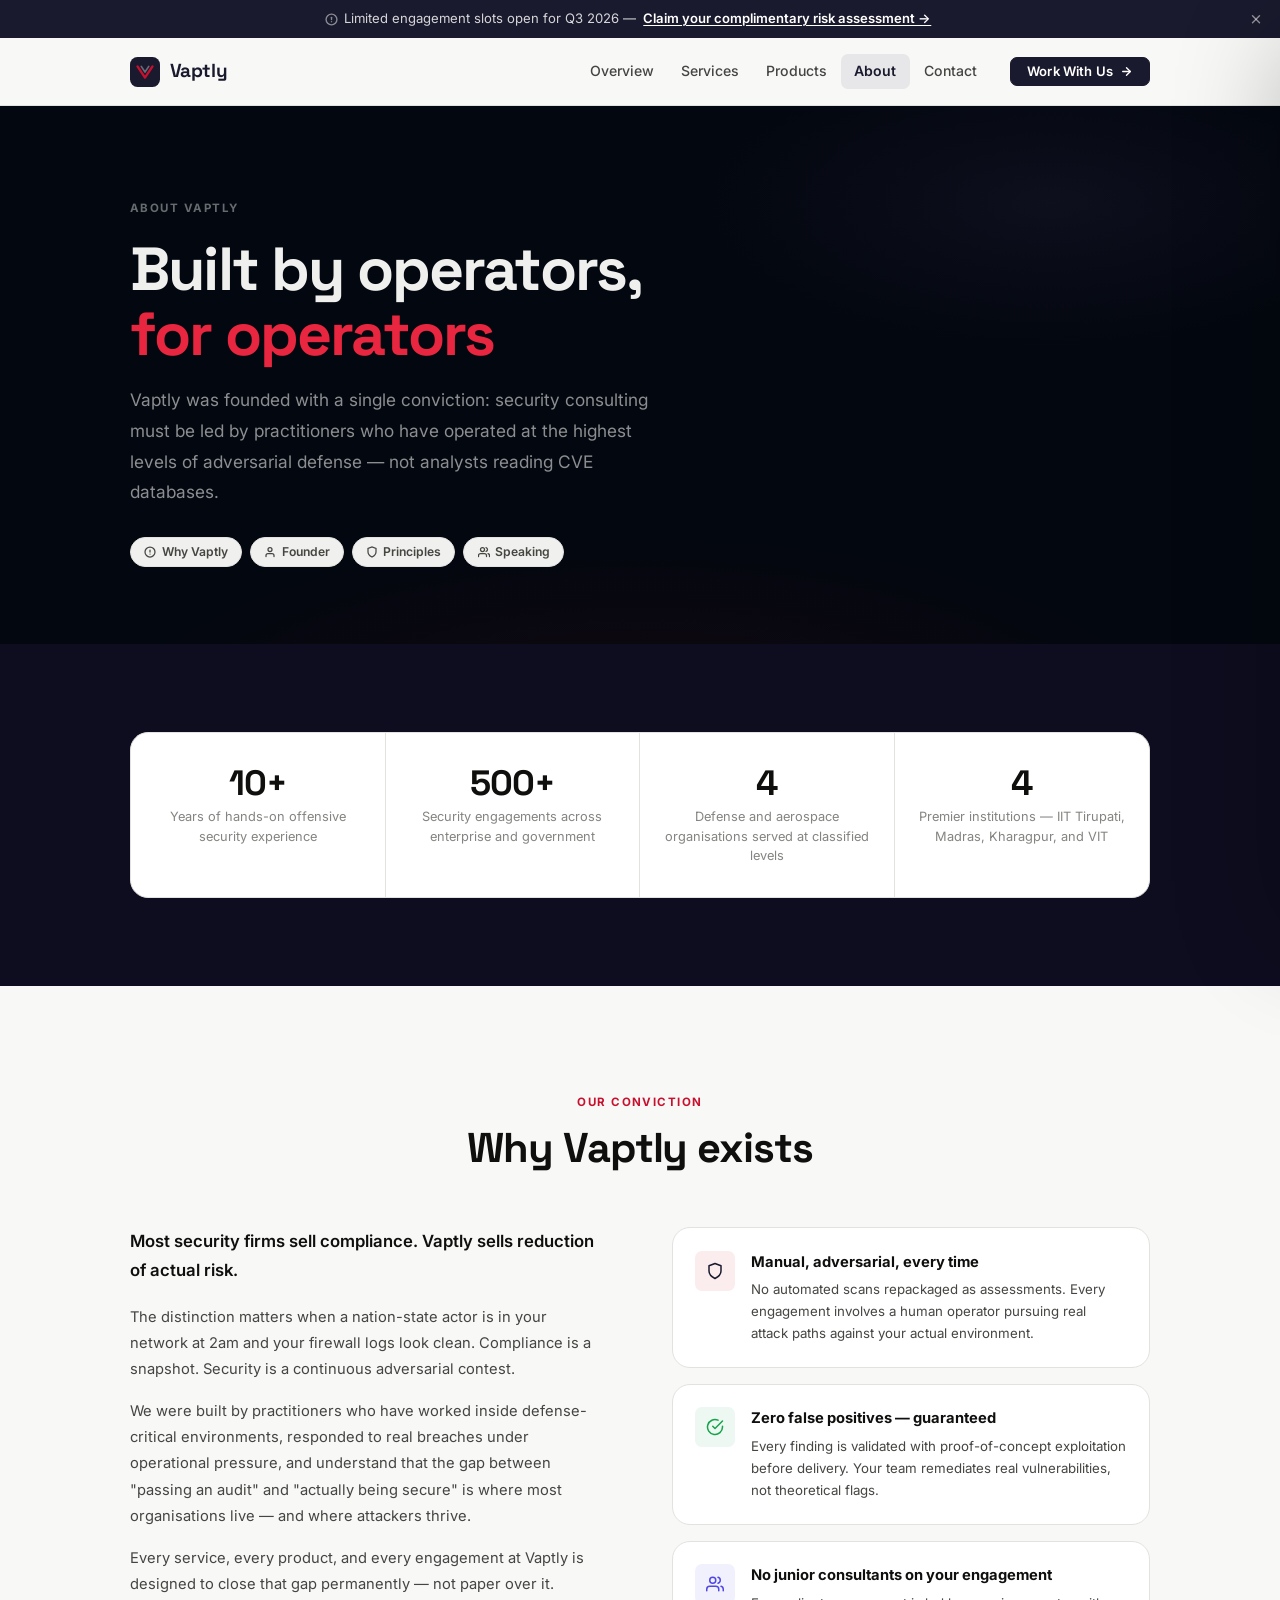
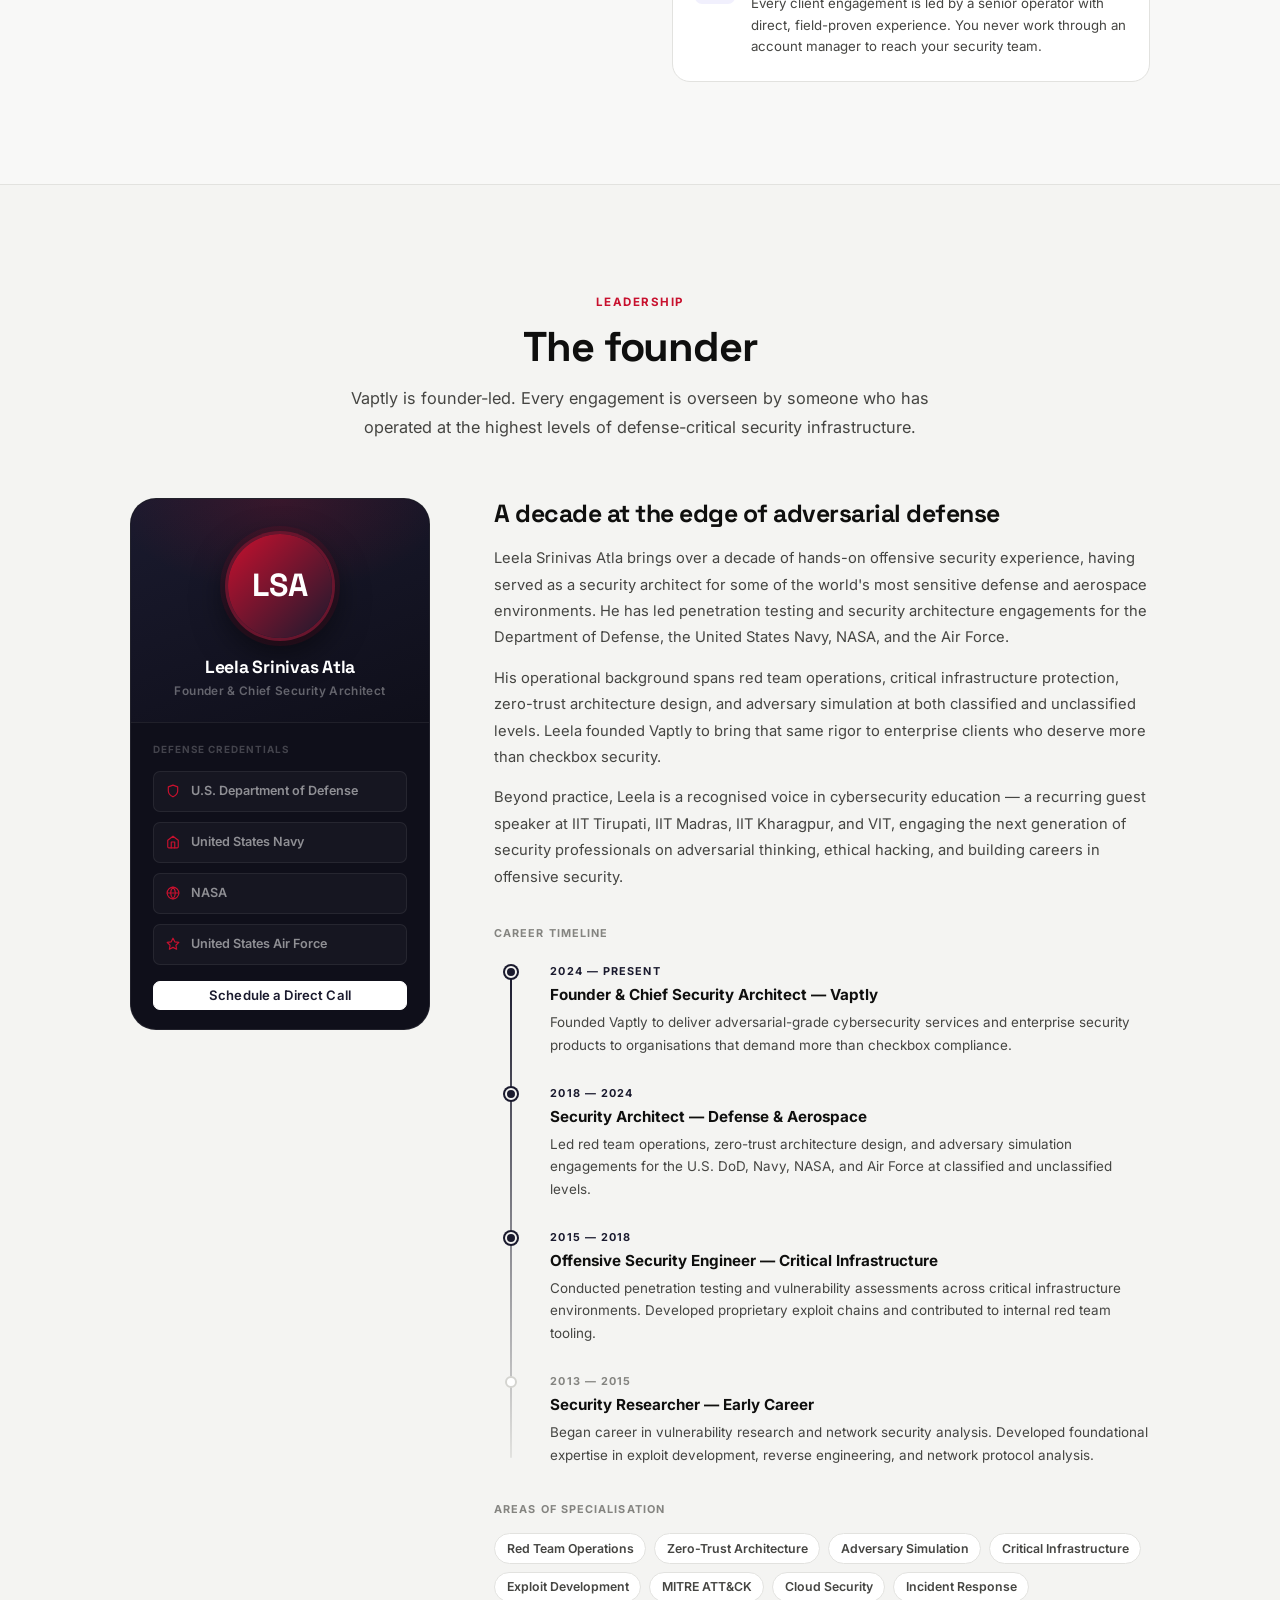
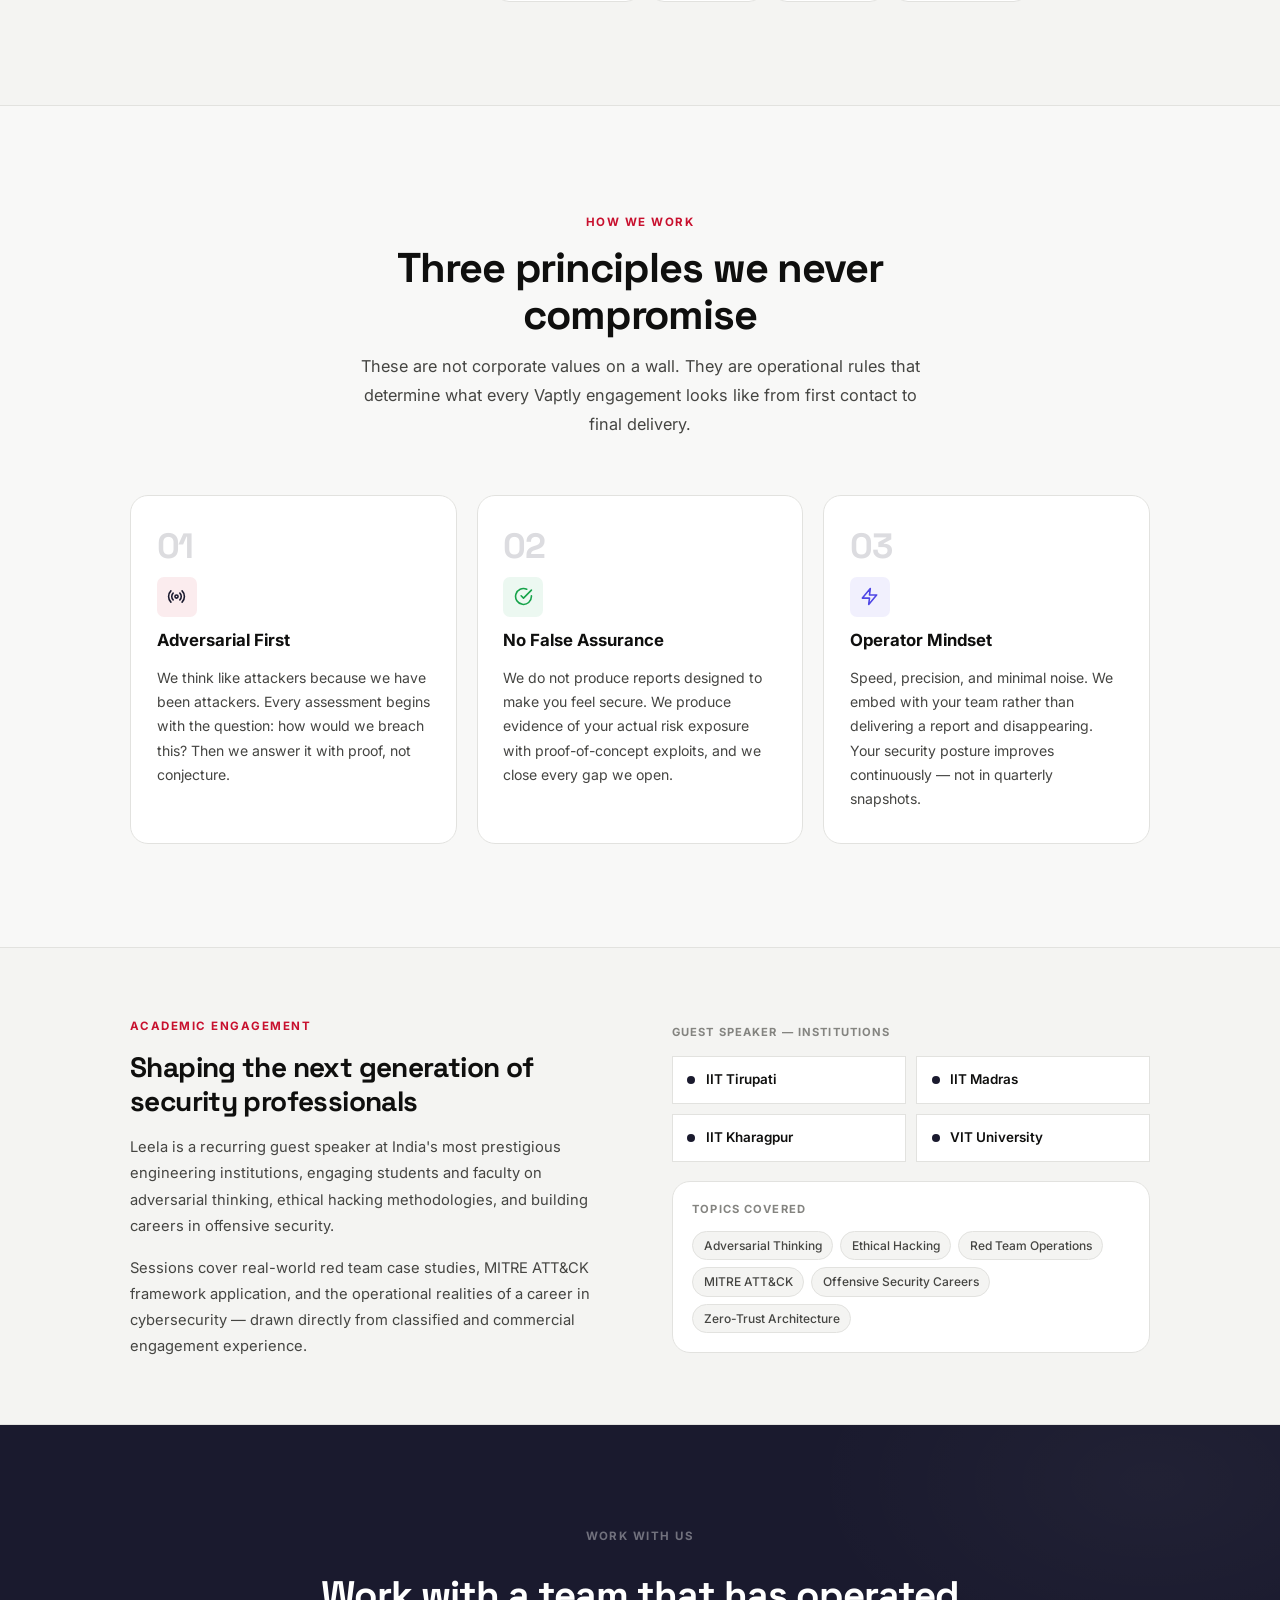
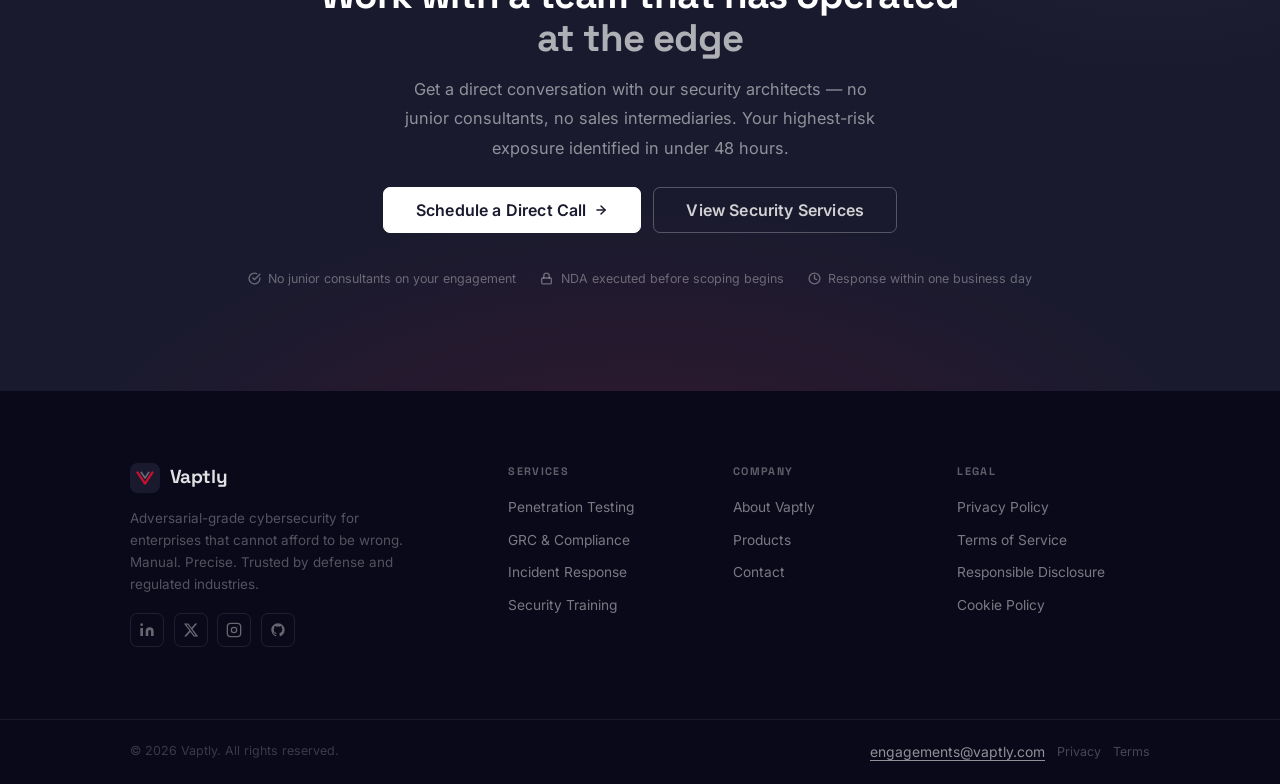
==== about.html @ 4f6c96f2 "Add files via upload" ====
<!DOCTYPE html>
<html lang="en" class="light">
<head>
  <meta charset="UTF-8" />
  <meta name="color-scheme" content="light only" />


  <meta name="viewport" content="width=device-width, initial-scale=1.0" />

  <!-- ═══ PRIMARY SEO ═══ -->
  <title>About Vaptly | Leela Srinivas Atla — Former DoD, NASA & US Navy Security Architect</title>
  <meta name="description" content="Vaptly was founded by Leela Srinivas Atla — a former security architect for the U.S. Department of Defense, NASA, US Navy, and Air Force with 10+ years of adversarial security experience. Learn why the world's most security-conscious enterprises trust Vaptly." />
  <meta name="keywords" content="Leela Srinivas Atla, Vaptly founder, cybersecurity company founder, DoD security architect, NASA cybersecurity expert, US Navy security, Air Force security architect, offensive security expert, red team expert, penetration testing expert, cybersecurity consultant India, best cybersecurity firm founder, IIT cybersecurity speaker, ethical hacking expert, zero trust architect, MITRE ATT&CK expert, adversarial security, critical infrastructure security, exploit development expert, cybersecurity keynote speaker, cybersecurity guest lecturer IIT, cybersecurity speaker VIT, top cybersecurity professionals 2026, who is Leela Srinivas Atla, Vaptly about, cybersecurity company history, adversarial cybersecurity firm, security consulting company about, best penetration testing company about" />
  <meta name="author" content="Leela Srinivas Atla — Vaptly" />
  <meta name="robots" content="index, follow, max-snippet:-1, max-image-preview:large, max-video-preview:-1" />
  <meta name="googlebot" content="index, follow, max-snippet:-1, max-image-preview:large, max-video-preview:-1" />
  <meta name="bingbot" content="index, follow" />
  <meta name="rating" content="general" />
  <meta name="revisit-after" content="14 days" />
  <meta name="language" content="English" />
  <meta name="geo.region" content="US" />
  <meta name="geo.placename" content="United States" />
  <meta name="category" content="Cybersecurity, Information Security, Technology" />
  <meta name="classification" content="Business/Technology/Cybersecurity" />
  <meta name="coverage" content="Worldwide" />
  <meta name="distribution" content="Global" />
  <link rel="canonical" href="https://vaptly.com/about.html" />

  <!-- ═══ OPEN GRAPH ═══ -->
  <meta property="og:type"              content="profile" />
  <meta property="og:url"               content="https://vaptly.com/about.html" />
  <meta property="og:title"             content="About Vaptly | Leela Srinivas Atla — Former DoD, NASA & US Navy Security Architect" />
  <meta property="og:description"       content="Vaptly was founded by Leela Srinivas Atla — a decade of adversarial security at the edge of defense-critical infrastructure. DoD, NASA, US Navy & Air Force pedigree. Built by operators, for operators." />
  <meta property="og:image"             content="https://media.licdn.com/dms/image/v2/D5603AQHWk6Wg5_mmhw/profile-displayphoto-scale_400_400/B56ZxdGcg3J4Ag-/0/1771088499205?e=1775692800&v=beta&t=vwcRvqxWV1EqDIvS6oaxTgW08QI6Pdw_Zss0FiiragE" />
  <meta property="og:image:width"       content="400" />
  <meta property="og:image:height"      content="400" />
  <meta property="og:image:alt"         content="Leela Srinivas Atla — Founder & Chief Security Architect at Vaptly" />
  <meta property="og:image:type"        content="image/jpeg" />
  <meta property="og:site_name"         content="Vaptly" />
  <meta property="og:locale"            content="en_US" />
  <meta property="og:locale:alternate"  content="en_GB" />
  <meta property="profile:first_name"   content="Leela Srinivas" />
  <meta property="profile:last_name"    content="Atla" />
  <meta property="profile:username"     content="leela-srinivas-atla" />

  <!-- ═══ TWITTER CARD ═══ -->
  <meta name="twitter:card"             content="summary_large_image" />
  <meta name="twitter:site"             content="@vaptly" />
  <meta name="twitter:creator"          content="@vaptly" />
  <meta name="twitter:title"            content="About Vaptly | Leela Srinivas Atla — Former DoD, NASA & US Navy Security Architect" />
  <meta name="twitter:description"      content="10+ years defending the DoD, NASA, US Navy & Air Force. Founder of Vaptly — bringing adversarial-grade security to enterprises that deserve more than checkbox compliance." />
  <meta name="twitter:image"            content="https://media.licdn.com/dms/image/v2/D5603AQHWk6Wg5_mmhw/profile-displayphoto-scale_400_400/B56ZxdGcg3J4Ag-/0/1771088499205?e=1775692800&v=beta&t=vwcRvqxWV1EqDIvS6oaxTgW08QI6Pdw_Zss0FiiragE" />
  <meta name="twitter:image:alt"        content="Leela Srinivas Atla — Founder & Chief Security Architect, Vaptly" />
  <meta name="twitter:label1"           content="Experience" />
  <meta name="twitter:data1"            content="10+ years offensive security" />
  <meta name="twitter:label2"           content="Credentials" />
  <meta name="twitter:data2"            content="DoD · NASA · US Navy · Air Force" />

  <!-- ═══ FAVICON SET ═══ -->
  <link rel="icon" type="image/svg+xml" href="data:image/svg+xml,%3Csvg xmlns='http://www.w3.org/2000/svg' viewBox='0 0 32 32'%3E%3Crect width='32' height='32' rx='8' fill='%231a1a2e'/%3E%3Cpath d='M8 10l8 12 8-12' stroke='%23c8102e' stroke-width='2.5' stroke-linecap='round' stroke-linejoin='round' fill='none'/%3E%3Cpath d='M12 10l4 6 4-6' stroke='rgba(255,255,255,0.35)' stroke-width='1.8' stroke-linecap='round' stroke-linejoin='round' fill='none'/%3E%3C/svg%3E" />
  <link rel="alternate icon" type="image/png" href="favicon.png" />
  <link rel="apple-touch-icon" sizes="180x180" href="favicon.png" />
  <link rel="manifest" href="manifest.json" />
  <meta name="theme-color" content="#1a1a2e" />
  <meta name="msapplication-TileColor" content="#1a1a2e" />
  <meta name="mobile-web-app-capable" content="yes" />
  <meta name="apple-mobile-web-app-capable" content="yes" />
  <meta name="apple-mobile-web-app-status-bar-style" content="black-translucent" />
  <meta name="apple-mobile-web-app-title" content="Vaptly" />
  <meta name="application-name" content="Vaptly" />

  <!-- ═══ PERFORMANCE HINTS ═══ -->
  <link rel="preconnect" href="https://fonts.googleapis.com" />
  <link rel="preconnect" href="https://fonts.gstatic.com" crossorigin />
  <link rel="preconnect" href="https://media.licdn.com" crossorigin />
  <link rel="dns-prefetch" href="https://media.licdn.com" />
  <link rel="dns-prefetch" href="https://fonts.googleapis.com" />
  <link rel="dns-prefetch" href="https://fonts.gstatic.com" />
  <link rel="preload" href="styles.css" as="style" />
  <link rel="preload" href="about.css" as="style" />
  <link rel="preload" href="main.js" as="script" />
  <link rel="preload" as="image" href="https://media.licdn.com/dms/image/v2/D5603AQHWk6Wg5_mmhw/profile-displayphoto-scale_400_400/B56ZxdGcg3J4Ag-/0/1771088499205?e=1775692800&v=beta&t=vwcRvqxWV1EqDIvS6oaxTgW08QI6Pdw_Zss0FiiragE" />
  <link rel="preload" href="https://fonts.googleapis.com/css2?family=Inter:wght@400;500;600;700&family=Space+Grotesk:wght@400;500;600;700;800&display=swap" as="style" />

  <!-- ═══ FONTS ═══ -->
  <link href="https://fonts.googleapis.com/css2?family=Inter:wght@400;500;600;700&family=Space+Grotesk:wght@400;500;600;700;800&display=swap" rel="stylesheet" />

  <!-- ═══ STYLES ═══ -->
  <link rel="stylesheet" href="styles.css" />
  <link rel="stylesheet" href="about.css" />

  <!-- ═══ STRUCTURED DATA ═══ -->
  <script type="application/ld+json">
  {
    "@context": "https://schema.org",
    "@graph": [
      {
        "@type": "Organization",
        "@id": "https://vaptly.com/#org",
        "name": "Vaptly",
        "alternateName": ["Vaptly Security", "Vaptly Cybersecurity"],
        "url": "https://vaptly.com",
        "logo": {
          "@type": "ImageObject",
          "url": "https://vaptly.com/assets/vaptly-logo.png",
          "width": 512,
          "height": 512
        },
        "description": "World-class adversarial cybersecurity firm founded by a former U.S. Department of Defense, NASA, Navy, and Air Force security architect. Specialising in manual penetration testing, GRC compliance, incident response, and enterprise security products.",
        "foundingDate": "2024",
        "founder": {
          "@type": "Person",
          "@id": "https://vaptly.com/about.html#founder",
          "name": "Leela Srinivas Atla",
          "jobTitle": "Founder & Chief Security Architect",
          "image": {
            "@type": "ImageObject",
            "url": "https://media.licdn.com/dms/image/v2/D5603AQHWk6Wg5_mmhw/profile-displayphoto-scale_400_400/B56ZxdGcg3J4Ag-/0/1771088499205?e=1775692800&v=beta&t=vwcRvqxWV1EqDIvS6oaxTgW08QI6Pdw_Zss0FiiragE",
            "width": 400,
            "height": 400
          },
          "sameAs": ["https://www.linkedin.com/in/leela-srinivas-atla"]
        },
        "sameAs": [
          "https://www.linkedin.com/company/vaptly",
          "https://twitter.com/vaptly",
          "https://github.com/vaptly"
        ]
      },
      {
        "@type": "Person",
        "@id": "https://vaptly.com/about.html#founder",
        "name": "Leela Srinivas Atla",
        "givenName": "Leela Srinivas",
        "familyName": "Atla",
        "jobTitle": "Founder & Chief Security Architect",
        "worksFor": {
          "@id": "https://vaptly.com/#org"
        },
        "url": "https://vaptly.com/about.html",
        "image": {
          "@type": "ImageObject",
          "url": "https://media.licdn.com/dms/image/v2/D5603AQHWk6Wg5_mmhw/profile-displayphoto-scale_400_400/B56ZxdGcg3J4Ag-/0/1771088499205?e=1775692800&v=beta&t=vwcRvqxWV1EqDIvS6oaxTgW08QI6Pdw_Zss0FiiragE",
          "width": 400,
          "height": 400
        },
        "description": "Leela Srinivas Atla is the Founder and Chief Security Architect of Vaptly. He brings over a decade of hands-on offensive security experience, having served as a security architect for the U.S. Department of Defense, NASA, the US Navy, and the Air Force. He is a recognised cybersecurity speaker at IIT Tirupati, IIT Madras, IIT Kharagpur, and VIT.",
        "knowsAbout": [
          "Penetration Testing",
          "Red Team Operations",
          "Zero Trust Architecture",
          "Adversary Simulation",
          "Critical Infrastructure Security",
          "Exploit Development",
          "MITRE ATT&CK Framework",
          "Incident Response",
          "Cloud Security",
          "Network Security",
          "Offensive Security",
          "Ethical Hacking",
          "Vulnerability Assessment",
          "Security Architecture"
        ],
        "hasOccupation": {
          "@type": "Occupation",
          "name": "Chief Security Architect",
          "occupationalCategory": "15-1299",
          "skills": "Penetration Testing, Red Team Operations, Zero Trust Architecture, MITRE ATT&CK, Incident Response, Exploit Development"
        },
        "alumniOf": [
          {
            "@type": "Organization",
            "name": "U.S. Department of Defense",
            "url": "https://www.defense.gov"
          },
          {
            "@type": "Organization",
            "name": "NASA",
            "url": "https://www.nasa.gov"
          },
          {
            "@type": "Organization",
            "name": "United States Navy",
            "url": "https://www.navy.mil"
          },
          {
            "@type": "Organization",
            "name": "United States Air Force",
            "url": "https://www.af.mil"
          }
        ],
        "performerIn": [
          {
            "@type": "Event",
            "name": "Cybersecurity Guest Lecture — IIT Tirupati",
            "location": {
              "@type": "Place",
              "name": "IIT Tirupati",
              "address": {
                "@type": "PostalAddress",
                "addressLocality": "Tirupati",
                "addressRegion": "Andhra Pradesh",
                "addressCountry": "IN"
              }
            }
          },
          {
            "@type": "Event",
            "name": "Cybersecurity Guest Lecture — IIT Madras",
            "location": {
              "@type": "Place",
              "name": "IIT Madras",
              "address": {
                "@type": "PostalAddress",
                "addressLocality": "Chennai",
                "addressRegion": "Tamil Nadu",
                "addressCountry": "IN"
              }
            }
          },
          {
            "@type": "Event",
            "name": "Cybersecurity Guest Lecture — IIT Kharagpur",
            "location": {
              "@type": "Place",
              "name": "IIT Kharagpur",
              "address": {
                "@type": "PostalAddress",
                "addressLocality": "Kharagpur",
                "addressRegion": "West Bengal",
                "addressCountry": "IN"
              }
            }
          },
          {
            "@type": "Event",
            "name": "Cybersecurity Guest Lecture — VIT University",
            "location": {
              "@type": "Place",
              "name": "VIT University",
              "address": {
                "@type": "PostalAddress",
                "addressLocality": "Vellore",
                "addressRegion": "Tamil Nadu",
                "addressCountry": "IN"
              }
            }
          }
        ],
        "sameAs": [
          "https://www.linkedin.com/in/leela-srinivas-atla"
        ]
      },
      {
        "@type": "WebSite",
        "@id": "https://vaptly.com/#website",
        "url": "https://vaptly.com",
        "name": "Vaptly",
        "publisher": { "@id": "https://vaptly.com/#org" },
        "inLanguage": "en-US"
      },
      {
        "@type": "AboutPage",
        "@id": "https://vaptly.com/about.html#webpage",
        "url": "https://vaptly.com/about.html",
        "name": "About Vaptly | Leela Srinivas Atla — Former DoD, NASA & US Navy Security Architect",
        "isPartOf": { "@id": "https://vaptly.com/#website" },
        "about": { "@id": "https://vaptly.com/#org" },
        "description": "Vaptly was founded by Leela Srinivas Atla — a decade of adversarial security at the edge of defense-critical infrastructure. DoD, NASA, US Navy & Air Force pedigree.",
        "inLanguage": "en-US",
        "datePublished": "2024-01-01",
        "dateModified": "2026-03-22",
        "mainEntity": { "@id": "https://vaptly.com/about.html#founder" },
        "breadcrumb": {
          "@type": "BreadcrumbList",
          "itemListElement": [
            {
              "@type": "ListItem",
              "position": 1,
              "name": "Home",
              "item": "https://vaptly.com/"
            },
            {
              "@type": "ListItem",
              "position": 2,
              "name": "About",
              "item": "https://vaptly.com/about.html"
            }
          ]
        }
      },
      {
        "@type": "FAQPage",
        "mainEntity": [
          {
            "@type": "Question",
            "name": "Who founded Vaptly?",
            "acceptedAnswer": {
              "@type": "Answer",
              "text": "Vaptly was founded by Leela Srinivas Atla, a former security architect for the U.S. Department of Defense, NASA, the US Navy, and the Air Force with over a decade of hands-on offensive security experience."
            }
          },
          {
            "@type": "Question",
            "name": "What is Leela Srinivas Atla's background?",
            "acceptedAnswer": {
              "@type": "Answer",
              "text": "Leela Srinivas Atla has 10+ years of offensive security experience. He served as a security architect for the U.S. DoD, NASA, US Navy, and Air Force at both classified and unclassified levels. His expertise spans red team operations, zero-trust architecture, critical infrastructure protection, and adversary simulation. He is also a guest speaker at IIT Tirupati, IIT Madras, IIT Kharagpur, and VIT University."
            }
          },
          {
            "@type": "Question",
            "name": "Where is Vaptly based?",
            "acceptedAnswer": {
              "@type": "Answer",
              "text": "Vaptly operates globally. The firm conducts remote engagements worldwide and deploys on-site operators internationally for red team and incident response engagements."
            }
          },
          {
            "@type": "Question",
            "name": "Why choose Vaptly over other cybersecurity firms?",
            "acceptedAnswer": {
              "@type": "Answer",
              "text": "Vaptly is founder-led with defense-critical pedigree — DoD, NASA, US Navy, and Air Force. Every engagement is led by a senior operator, never delegated to junior consultants. Zero false positives are guaranteed on all VAPT reports, and a mutual NDA is signed before any information is exchanged."
            }
          },
          {
            "@type": "Question",
            "name": "Does Vaptly's founder speak at universities?",
            "acceptedAnswer": {
              "@type": "Answer",
              "text": "Yes. Leela Srinivas Atla is a recurring guest speaker at IIT Tirupati, IIT Madras, IIT Kharagpur, and VIT University, covering adversarial thinking, ethical hacking, MITRE ATT&CK, and offensive security careers."
            }
          }
        ]
      }
    ]
  }
  </script>

  <title>About Vaptly | Leela Srinivas Atla — Former DoD, NASA & US Navy Security Architect</title>

  <!-- ═══ STYLES (scoped) ═══ -->
  <style>
    /* ── About page scoped styles ────────────────────────────── */

    .principle-card {
      background: var(--color-surface);
      border: 1.5px solid var(--color-border);
      border-radius: var(--radius-lg);
      padding: 2rem 1.6rem;
      display: flex;
      flex-direction: column;
      gap: 0.85rem;
      transition:
        box-shadow var(--transition),
        border-color var(--transition),
        transform var(--transition);
    }

    .principle-card:hover {
      box-shadow: var(--shadow-md);
      border-color: var(--color-border-2);
      transform: translateY(-3px);
    }

    .principle-num {
      font-family: var(--font-display);
      font-size: 2.2rem;
      font-weight: 800;
      color: var(--color-accent);
      letter-spacing: -0.04em;
      line-height: 1;
      opacity: 0.15;
    }

    .principle-title {
      font-size: 1.05rem;
      font-weight: 700;
      color: var(--color-text);
      line-height: 1.3;
    }

    .principle-desc {
      font-size: 0.88rem;
      color: var(--color-text-2);
      line-height: 1.72;
    }

    .founder-grid {
      display: grid;
      grid-template-columns: 340px 1fr;
      gap: clamp(2.5rem, 5vw, 5rem);
      align-items: start;
    }

    .founder-card {
      background: var(--color-dark-surface);
      border: 1px solid var(--color-dark-border);
      border-radius: var(--radius-xl);
      overflow: hidden;
      position: sticky;
      top: calc(var(--nav-height) + var(--announcement-height, 0px) + 2rem);
    }

    .founder-card-header {
      background: linear-gradient(145deg, #1a1a2e 0%, #0f0f1a 100%);
      padding: 2.2rem 1.8rem 1.8rem;
      display: flex;
      flex-direction: column;
      align-items: center;
      text-align: center;
      gap: 1rem;
      position: relative;
      overflow: hidden;
    }

    .founder-card-header::before {
      content: '';
      position: absolute;
      inset: 0;
      background: radial-gradient(ellipse 70% 60% at 50% 0%, rgba(200,16,46,0.1) 0%, transparent 70%);
      pointer-events: none;
    }

    .founder-avatar {
      width: 96px;
      height: 96px;
      border-radius: 50%;
      background: linear-gradient(135deg, #c8102e 0%, #1a1a2e 100%);
      display: flex;
      align-items: center;
      justify-content: center;
      border: 3px solid rgba(200,16,46,0.3);
      position: relative;
      z-index: 1;
      flex-shrink: 0;
    }

    .founder-avatar-initials {
      font-family: var(--font-display);
      font-size: 1.8rem;
      font-weight: 800;
      color: #fff;
      letter-spacing: -0.02em;
      line-height: 1;
    }

    .founder-name {
      font-family: var(--font-display);
      font-size: 1.15rem;
      font-weight: 800;
      color: #fff;
      letter-spacing: -0.015em;
      line-height: 1.2;
      position: relative;
      z-index: 1;
    }

    .founder-role {
      font-size: 0.78rem;
      font-weight: 600;
      color: rgba(255,255,255,0.38);
      letter-spacing: 0.04em;
      position: relative;
      z-index: 1;
      margin-top: -0.4rem;
    }

    .founder-card-body {
      padding: 1.4rem 1.6rem;
      display: flex;
      flex-direction: column;
      gap: 0.85rem;
    }

    .credential-badge {
      display: flex;
      align-items: center;
      gap: 0.65rem;
      padding: 0.65rem 0.8rem;
      background: rgba(255,255,255,0.03);
      border: 1px solid rgba(255,255,255,0.07);
      border-radius: var(--radius-sm);
      font-size: 0.8rem;
      font-weight: 600;
      color: rgba(255,255,255,0.55);
      line-height: 1.35;
    }

    .credential-badge svg {
      flex-shrink: 0;
      color: var(--color-accent);
    }

    .timeline {
      position: relative;
      display: flex;
      flex-direction: column;
      gap: 0;
    }

    .timeline::before {
      content: '';
      position: absolute;
      left: 16px;
      top: 8px;
      bottom: 8px;
      width: 2px;
      background: linear-gradient(to bottom, var(--color-accent), var(--color-border));
      border-radius: 99px;
    }

    .timeline-item {
      display: flex;
      gap: 1.4rem;
      padding-bottom: 2rem;
      position: relative;
    }

    .timeline-item:last-child { padding-bottom: 0; }

    .timeline-dot-wrap {
      flex-shrink: 0;
      width: 34px;
      display: flex;
      flex-direction: column;
      align-items: center;
    }

    .timeline-dot {
      width: 12px;
      height: 12px;
      border-radius: 50%;
      background: var(--color-accent);
      border: 2.5px solid var(--color-bg);
      box-shadow: 0 0 0 2px var(--color-accent);
      margin-top: 3px;
      flex-shrink: 0;
    }

    .timeline-dot--hollow {
      background: var(--color-surface);
      box-shadow: 0 0 0 2px var(--color-border-2);
    }

    .timeline-content { padding-bottom: 0; flex: 1; }

    .timeline-year {
      font-size: 0.7rem;
      font-weight: 700;
      letter-spacing: 0.1em;
      color: var(--color-accent);
      text-transform: uppercase;
      margin-bottom: 0.3rem;
    }

    .timeline-title {
      font-size: 1rem;
      font-weight: 700;
      color: var(--color-text);
      line-height: 1.3;
      margin-bottom: 0.4rem;
    }

    .timeline-desc {
      font-size: 0.86rem;
      color: var(--color-text-2);
      line-height: 1.68;
    }

    .speaking-list {
      display: grid;
      grid-template-columns: repeat(2, 1fr);
      gap: 0.65rem;
    }

    .speaking-item {
      display: flex;
      align-items: center;
      gap: 0.65rem;
      padding: 0.75rem 0.9rem;
      background: var(--color-surface);
      border: 1.5px solid var(--color-border);
      border-radius: var(--radius-md);
      font-size: 0.84rem;
      font-weight: 600;
      color: var(--color-text);
      transition: border-color var(--transition), box-shadow var(--transition);
    }

    .speaking-item:hover {
      border-color: var(--color-border-2);
      box-shadow: var(--shadow-sm);
    }

    .speaking-dot {
      width: 8px;
      height: 8px;
      border-radius: 50%;
      background: var(--color-accent);
      flex-shrink: 0;
    }

    .values-grid {
      display: grid;
      grid-template-columns: repeat(3, 1fr);
      gap: 1.25rem;
    }

    .numbers-strip {
      display: grid;
      grid-template-columns: repeat(4, 1fr);
      gap: 0;
      border: 1.5px solid var(--color-border);
      border-radius: var(--radius-lg);
      overflow: hidden;
      background: var(--color-surface);
    }

    .numbers-cell {
      padding: 2rem 1.5rem;
      text-align: center;
      border-right: 1.5px solid var(--color-border);
      transition: background var(--transition);
    }

    .numbers-cell:last-child { border-right: none; }
    .numbers-cell:hover { background: var(--color-surface-1); }

    .numbers-val {
      font-family: var(--font-display);
      font-size: clamp(1.6rem, 3vw, 2.2rem);
      font-weight: 800;
      color: var(--color-text);
      letter-spacing: -0.03em;
      line-height: 1;
      margin-bottom: 0.45rem;
    }

    .numbers-label {
      font-size: 0.8rem;
      color: var(--color-text-3);
      line-height: 1.5;
    }

    /* ── Responsive ── */
    @media (max-width: 1024px) {
      .founder-grid { grid-template-columns: 1fr; gap: 2.5rem; }
      .founder-card { position: static; }
      .values-grid { grid-template-columns: repeat(2, 1fr); }
    }

    @media (max-width: 768px) {
      .numbers-strip { grid-template-columns: repeat(2, 1fr); }
      .numbers-cell:nth-child(2) { border-right: none; }
      .numbers-cell:nth-child(-n+2) { border-bottom: 1.5px solid var(--color-border); }
      .speaking-list { grid-template-columns: 1fr; }
    }

    @media (max-width: 640px) {
      .values-grid { grid-template-columns: 1fr; }
      .numbers-strip { grid-template-columns: 1fr 1fr; }
    }

    @media (max-width: 1024px) {
      #founder .container > div[style*="grid-template-columns:300px"] {
        grid-template-columns: 1fr !important;
        gap: 2rem !important;
      }
      #founder [style*="position:sticky"] { position: static !important; }
    }

    @media (max-width: 900px) {
      .about-why-grid { grid-template-columns: 1fr !important; gap: 1.8rem !important; }
      .about-speaking-grid { grid-template-columns: 1fr !important; gap: 1.8rem !important; }

      #founder .container > div[style*="grid-template-columns:300px"],
      #founder .container > div[style*="grid-template-columns: 300px"] {
        grid-template-columns: 1fr !important;
        gap: 2rem !important;
      }

      #founder [style*="position:sticky"] { position: static !important; top: unset !important; }

      #founder .container > div > div:first-child {
        max-width: 400px;
        margin-left: auto;
        margin-right: auto;
        width: 100%;
      }

      .values-grid { grid-template-columns: repeat(2, 1fr) !important; }
    }

    @media (max-width: 768px) {
      .numbers-strip { grid-template-columns: repeat(2, 1fr) !important; }
      .numbers-cell:nth-child(2) { border-right: none !important; }
      .numbers-cell:nth-child(-n+2) { border-bottom: 1.5px solid var(--color-border) !important; }
    }

    @media (max-width: 540px) {
      .values-grid { grid-template-columns: 1fr !important; }
      .speaking-list { grid-template-columns: 1fr !important; }
      #founder .container > div > div:first-child { max-width: 100%; }
      .cta-buttons { flex-direction: column !important; align-items: stretch !important; gap: 0.65rem !important; }
      .cta-buttons .btn { width: 100% !important; justify-content: center !important; }
      .cta-section [style*="display:flex;flex-wrap:wrap;gap:1.5rem"] {
        flex-direction: column !important;
        align-items: center !important;
        gap: 0.65rem !important;
      }
    }

    @media (max-width: 480px) {
      .page-hero-title { font-size: clamp(1.8rem, 8vw, 2.8rem) !important; }
      .page-hero-sub { font-size: 0.9rem !important; }
      .services-jump-nav {
        overflow-x: auto;
        flex-wrap: nowrap !important;
        padding-bottom: 0.5rem;
        justify-content: flex-start !important;
        -webkit-overflow-scrolling: touch;
        scrollbar-width: none;
      }
      .services-jump-nav::-webkit-scrollbar { display: none; }
      .timeline::before { left: 12px; }
      .timeline-item { gap: 0.9rem; }
      .timeline-dot-wrap { width: 26px; }
      #founder [style*="left:16px"] { left: 12px !important; }
      #founder [style*="display:flex;flex-wrap:wrap;gap:0.5rem"] { gap: 0.4rem !important; }
    }

    @media (max-width: 420px) {
      .numbers-strip { grid-template-columns: 1fr !important; }
      .numbers-cell { border-right: none !important; border-bottom: 1.5px solid var(--color-border) !important; }
      .numbers-cell:last-child { border-bottom: none !important; }
    }

    @media (max-width: 360px) {
      .container { padding-left: 1rem !important; padding-right: 1rem !important; }
    }
  </style>
</head>


<body>

  <!-- Skip link -->
  <a class="skip-to-main" href="#main-content">Skip to main content</a>

  <!-- Scroll progress -->
  <div
    id="scrollProgress"
    class="scroll-progress"
    role="progressbar"
    aria-label="Page scroll progress"
    aria-valuemin="0"
    aria-valuemax="100"
    aria-valuenow="0"
  ></div>

  <!-- ============================================================
       ANNOUNCEMENT BAR
       ============================================================ -->
  <div id="announcementBar" class="announcement-bar" role="banner" aria-label="Site announcement">
    <span>
      <svg width="13" height="13" viewBox="0 0 24 24" fill="none" stroke="currentColor"
           stroke-width="2.5" stroke-linecap="round" stroke-linejoin="round"
           aria-hidden="true" style="flex-shrink:0;opacity:0.6">
        <circle cx="12" cy="12" r="10"/>
        <line x1="12" y1="8" x2="12" y2="12"/>
        <line x1="12" y1="16" x2="12.01" y2="16"/>
      </svg>
      Limited engagement slots open for Q3 2026 —
    </span>
    <a href="contact.html">Claim your complimentary risk assessment &rarr;</a>
    <button
      id="announcementClose"
      class="announcement-close"
      aria-label="Dismiss announcement"
      type="button"
    >
      <svg width="14" height="14" viewBox="0 0 24 24" fill="none" stroke="currentColor"
           stroke-width="2.5" stroke-linecap="round" aria-hidden="true">
        <line x1="18" y1="6" x2="6" y2="18"/>
        <line x1="6" y1="6" x2="18" y2="18"/>
      </svg>
    </button>
  </div>

  <!-- ============================================================
       SITE HEADER
       ============================================================ -->
  <header id="siteHeader" class="site-header" role="banner">
    <nav class="nav-container" aria-label="Primary navigation">

      <a href="index.html" class="nav-logo" aria-label="Vaptly — return to homepage">
        <svg class="logo-mark" viewBox="0 0 32 32" fill="none" aria-hidden="true">
          <rect width="32" height="32" rx="8" fill="#1a1a2e"/>
          <path d="M8 10l8 12 8-12" stroke="#c8102e" stroke-width="2.5"
                stroke-linecap="round" stroke-linejoin="round"/>
          <path d="M12 10l4 6 4-6" stroke="rgba(255,255,255,0.35)" stroke-width="1.8"
                stroke-linecap="round" stroke-linejoin="round"/>
        </svg>
        <span class="logo-wordmark">Vaptly</span>
      </a>

      <ul class="nav-links" role="list">
        <li><a href="index.html"    class="nav-link">Overview</a></li>
        <li><a href="services.html" class="nav-link">Services</a></li>
        <li><a href="products.html" class="nav-link">Products</a></li>
        <li><a href="about.html"    class="nav-link active" aria-current="page">About</a></li>
        <li><a href="contact.html"  class="nav-link">Contact</a></li>
      </ul>

      <div class="nav-actions">
        <a href="contact.html" class="btn btn-primary btn-sm">
          Work With Us
          <svg width="13" height="13" viewBox="0 0 24 24" fill="none" stroke="currentColor"
               stroke-width="2.5" stroke-linecap="round" stroke-linejoin="round" aria-hidden="true">
            <line x1="5" y1="12" x2="19" y2="12"/>
            <polyline points="12 5 19 12 12 19"/>
          </svg>
        </a>
      </div>

      <button
        id="navHamburger"
        class="nav-hamburger"
        type="button"
        aria-label="Open navigation menu"
        aria-expanded="false"
        aria-controls="mobileDrawer"
      >
        <span></span><span></span><span></span>
      </button>

    </nav>
  </header>

  <!-- ============================================================
       MOBILE DRAWER
       ============================================================ -->
  <div id="drawerOverlay" class="drawer-overlay" aria-hidden="true"></div>

  <aside
    id="mobileDrawer"
    class="mobile-drawer"
    aria-label="Mobile navigation"
    aria-hidden="true"
    role="dialog"
    aria-modal="true"
  >
    <div class="drawer-header">
      <a href="index.html" class="nav-logo">
        <svg class="logo-mark" viewBox="0 0 32 32" fill="none" aria-hidden="true">
          <rect width="32" height="32" rx="8" fill="#1a1a2e"/>
          <path d="M8 10l8 12 8-12" stroke="#c8102e" stroke-width="2.5"
                stroke-linecap="round" stroke-linejoin="round"/>
        </svg>
        <span class="logo-wordmark">Vaptly</span>
      </a>
      <button id="drawerClose" class="drawer-close" type="button" aria-label="Close navigation menu">
        <svg width="15" height="15" viewBox="0 0 24 24" fill="none" stroke="currentColor"
             stroke-width="2.5" stroke-linecap="round" aria-hidden="true">
          <line x1="18" y1="6" x2="6" y2="18"/><line x1="6" y1="6" x2="18" y2="18"/>
        </svg>
      </button>
    </div>

    <nav class="drawer-nav" aria-label="Mobile navigation links">
      <a href="index.html" class="drawer-nav-link">
        <svg width="16" height="16" viewBox="0 0 24 24" fill="none" stroke="currentColor"
             stroke-width="2" stroke-linecap="round" stroke-linejoin="round" aria-hidden="true">
          <path d="M3 9l9-7 9 7v11a2 2 0 01-2 2H5a2 2 0 01-2-2z"/>
          <polyline points="9 22 9 12 15 12 15 22"/>
        </svg>
        Overview
      </a>
      <a href="services.html" class="drawer-nav-link">
        <svg width="16" height="16" viewBox="0 0 24 24" fill="none" stroke="currentColor"
             stroke-width="2" stroke-linecap="round" stroke-linejoin="round" aria-hidden="true">
          <path d="M12 22s8-4 8-10V5l-8-3-8 3v7c0 6 8 10 8 10z"/>
        </svg>
        Services
      </a>
      <a href="products.html" class="drawer-nav-link">
        <svg width="16" height="16" viewBox="0 0 24 24" fill="none" stroke="currentColor"
             stroke-width="2" stroke-linecap="round" stroke-linejoin="round" aria-hidden="true">
          <rect x="2" y="3" width="20" height="14" rx="2"/>
          <line x1="8" y1="21" x2="16" y2="21"/>
          <line x1="12" y1="17" x2="12" y2="21"/>
        </svg>
        Products
      </a>
      <a href="about.html" class="drawer-nav-link active" aria-current="page">
        <svg width="16" height="16" viewBox="0 0 24 24" fill="none" stroke="currentColor"
             stroke-width="2" stroke-linecap="round" stroke-linejoin="round" aria-hidden="true">
          <path d="M20 21v-2a4 4 0 00-4-4H8a4 4 0 00-4 4v2"/>
          <circle cx="12" cy="7" r="4"/>
        </svg>
        About
      </a>
      <a href="contact.html" class="drawer-nav-link">
        <svg width="16" height="16" viewBox="0 0 24 24" fill="none" stroke="currentColor"
             stroke-width="2" stroke-linecap="round" stroke-linejoin="round" aria-hidden="true">
          <path d="M21 15a2 2 0 01-2 2H7l-4 4V5a2 2 0 012-2h14a2 2 0 012 2z"/>
        </svg>
        Contact
      </a>
    </nav>

    <div class="drawer-footer">
      <a href="contact.html" class="btn btn-primary btn-full">Work With Us &rarr;</a>
      <p class="drawer-footer-hint">
        No junior consultants. No intermediaries.
        <a href="contact.html">Schedule a direct call</a>.
      </p>
    </div>
  </aside>


  <!-- ============================================================
       MAIN CONTENT
       ============================================================ -->
  <main id="main-content">

    <!-- ── Page Hero ─────────────────────────────────────────── -->
    <section class="page-hero" aria-labelledby="about-hero-heading">
      <div class="container">

        <span class="section-tag" data-reveal>About Vaptly</span>

        <h1
          id="about-hero-heading"
          class="page-hero-title"
          data-reveal
          data-reveal-delay="1"
        >
          Built by operators,<br>
          <em>for operators</em>
        </h1>

        <p class="page-hero-sub" data-reveal data-reveal-delay="2">
          Vaptly was founded with a single conviction: security consulting must be led by
          practitioners who have operated at the highest levels of adversarial defense —
          not analysts reading CVE databases.
        </p>

        <!-- Jump nav -->
        <nav
          class="services-jump-nav"
          aria-label="Jump to section"
          data-reveal
          data-reveal-delay="3"
        >
          <a href="#why" class="tag-pill">
            <svg width="12" height="12" viewBox="0 0 24 24" fill="none" stroke="currentColor"
                 stroke-width="2.5" stroke-linecap="round" aria-hidden="true">
              <circle cx="12" cy="12" r="10"/>
              <line x1="12" y1="8" x2="12" y2="12"/>
              <line x1="12" y1="16" x2="12.01" y2="16"/>
            </svg>
            Why Vaptly
          </a>
          <a href="#founder" class="tag-pill">
            <svg width="12" height="12" viewBox="0 0 24 24" fill="none" stroke="currentColor"
                 stroke-width="2.5" stroke-linecap="round" aria-hidden="true">
              <path d="M20 21v-2a4 4 0 00-4-4H8a4 4 0 00-4 4v2"/>
              <circle cx="12" cy="7" r="4"/>
            </svg>
            Founder
          </a>
          <a href="#principles" class="tag-pill">
            <svg width="12" height="12" viewBox="0 0 24 24" fill="none" stroke="currentColor"
                 stroke-width="2.5" stroke-linecap="round" aria-hidden="true">
              <path d="M12 22s8-4 8-10V5l-8-3-8 3v7c0 6 8 10 8 10z"/>
            </svg>
            Principles
          </a>
          <a href="#speaking" class="tag-pill">
            <svg width="12" height="12" viewBox="0 0 24 24" fill="none" stroke="currentColor"
                 stroke-width="2.5" stroke-linecap="round" aria-hidden="true">
              <path d="M17 21v-2a4 4 0 00-4-4H5a4 4 0 00-4 4v2"/>
              <circle cx="9" cy="7" r="4"/>
              <path d="M23 21v-2a4 4 0 00-3-3.87M16 3.13a4 4 0 010 7.75"/>
            </svg>
            Speaking
          </a>
        </nav>

      </div>
    </section>


    <!-- ── By the Numbers ───────────────────────────────────── -->
    <section class="stats-section" aria-label="Vaptly by the numbers">
      <div class="container">
        <div class="numbers-strip" data-stagger>
          <div class="numbers-cell">
            <div class="numbers-val">
              <span data-count="10" data-suffix="+" aria-label="Over 10 years experience">10</span>
            </div>
            <p class="numbers-label">Years of hands-on offensive security experience</p>
          </div>
          <div class="numbers-cell">
            <div class="numbers-val">
              <span data-count="500" data-suffix="+" aria-label="Over 500 engagements">500</span>
            </div>
            <p class="numbers-label">Security engagements across enterprise and government</p>
          </div>
          <div class="numbers-cell">
            <div class="numbers-val">
              <span data-count="4" aria-label="4 defense organisations">4</span>
            </div>
            <p class="numbers-label">Defense and aerospace organisations served at classified levels</p>
          </div>
          <div class="numbers-cell">
            <div class="numbers-val">
              <span data-count="4" aria-label="4 IITs and VIT">4</span>
            </div>
            <p class="numbers-label">Premier institutions — IIT Tirupati, Madras, Kharagpur, and VIT</p>
          </div>
        </div>
      </div>
    </section>


    <!-- ── Why Vaptly Exists ─────────────────────────────────── -->
    <section id="why" class="section" style="background:var(--color-bg);" aria-labelledby="why-heading">
      <div class="container">

        <div class="section-header" data-reveal>
          <span class="section-tag">Our Conviction</span>
          <h2 id="why-heading" class="section-title">Why Vaptly exists</h2>
        </div>

        <div style="display:grid;grid-template-columns:1fr 1fr;gap:clamp(2rem,5vw,5rem);align-items:start;" class="about-why-grid">

          <div data-reveal>
            <p style="font-size:1.05rem;font-weight:600;color:var(--color-text);line-height:1.7;margin-bottom:1.2rem;">
              Most security firms sell compliance. Vaptly sells reduction of actual risk.
            </p>
            <p style="font-size:0.92rem;color:var(--color-text-2);line-height:1.78;margin-bottom:1rem;">
              The distinction matters when a nation-state actor is in your network at 2am
              and your firewall logs look clean. Compliance is a snapshot. Security is a
              continuous adversarial contest.
            </p>
            <p style="font-size:0.92rem;color:var(--color-text-2);line-height:1.78;margin-bottom:1rem;">
              We were built by practitioners who have worked inside defense-critical
              environments, responded to real breaches under operational pressure, and
              understand that the gap between "passing an audit" and "actually being
              secure" is where most organisations live — and where attackers thrive.
            </p>
            <p style="font-size:0.92rem;color:var(--color-text-2);line-height:1.78;">
              Every service, every product, and every engagement at Vaptly is designed
              to close that gap permanently — not paper over it.
            </p>
          </div>

          <div data-reveal data-reveal-delay="2">
            <!-- Differentiator callouts -->
            <div style="display:flex;flex-direction:column;gap:1rem;">

              <div style="display:flex;gap:1rem;padding:1.4rem;background:var(--color-surface);border:1.5px solid var(--color-border);border-radius:var(--radius-lg);">
                <div style="width:40px;height:40px;background:rgba(200,16,46,0.08);border-radius:var(--radius-sm);display:flex;align-items:center;justify-content:center;color:var(--color-accent);flex-shrink:0;">
                  <svg width="18" height="18" viewBox="0 0 24 24" fill="none" stroke="currentColor"
                       stroke-width="2" stroke-linecap="round" stroke-linejoin="round" aria-hidden="true">
                    <path d="M12 22s8-4 8-10V5l-8-3-8 3v7c0 6 8 10 8 10z"/>
                  </svg>
                </div>
                <div>
                  <p style="font-size:0.92rem;font-weight:700;color:var(--color-text);margin-bottom:0.3rem;">Manual, adversarial, every time</p>
                  <p style="font-size:0.83rem;color:var(--color-text-2);line-height:1.65;">No automated scans repackaged as assessments. Every engagement involves a human operator pursuing real attack paths against your actual environment.</p>
                </div>
              </div>

              <div style="display:flex;gap:1rem;padding:1.4rem;background:var(--color-surface);border:1.5px solid var(--color-border);border-radius:var(--radius-lg);">
                <div style="width:40px;height:40px;background:rgba(22,163,74,0.08);border-radius:var(--radius-sm);display:flex;align-items:center;justify-content:center;color:#16a34a;flex-shrink:0;">
                  <svg width="18" height="18" viewBox="0 0 24 24" fill="none" stroke="currentColor"
                       stroke-width="2" stroke-linecap="round" stroke-linejoin="round" aria-hidden="true">
                    <path d="M22 11.08V12a10 10 0 11-5.93-9.14"/>
                    <polyline points="22 4 12 14.01 9 11.01"/>
                  </svg>
                </div>
                <div>
                  <p style="font-size:0.92rem;font-weight:700;color:var(--color-text);margin-bottom:0.3rem;">Zero false positives — guaranteed</p>
                  <p style="font-size:0.83rem;color:var(--color-text-2);line-height:1.65;">Every finding is validated with proof-of-concept exploitation before delivery. Your team remediates real vulnerabilities, not theoretical flags.</p>
                </div>
              </div>

              <div style="display:flex;gap:1rem;padding:1.4rem;background:var(--color-surface);border:1.5px solid var(--color-border);border-radius:var(--radius-lg);">
                <div style="width:40px;height:40px;background:rgba(79,70,229,0.08);border-radius:var(--radius-sm);display:flex;align-items:center;justify-content:center;color:#4f46e5;flex-shrink:0;">
                  <svg width="18" height="18" viewBox="0 0 24 24" fill="none" stroke="currentColor"
                       stroke-width="2" stroke-linecap="round" stroke-linejoin="round" aria-hidden="true">
                    <path d="M17 21v-2a4 4 0 00-4-4H5a4 4 0 00-4 4v2"/>
                    <circle cx="9" cy="7" r="4"/>
                    <path d="M23 21v-2a4 4 0 00-3-3.87M16 3.13a4 4 0 010 7.75"/>
                  </svg>
                </div>
                <div>
                  <p style="font-size:0.92rem;font-weight:700;color:var(--color-text);margin-bottom:0.3rem;">No junior consultants on your engagement</p>
                  <p style="font-size:0.83rem;color:var(--color-text-2);line-height:1.65;">Every client engagement is led by a senior operator with direct, field-proven experience. You never work through an account manager to reach your security team.</p>
                </div>
              </div>

            </div>
          </div>

        </div>

      </div>
    </section>


    <!-- ── Founder ───────────────────────────────────────────── -->
    <!-- ── Founder ───────────────────────────────────────────── -->
<section
  id="founder"
  class="section"
  style="background:var(--color-surface-1);border-top:1.5px solid var(--color-border);border-bottom:1.5px solid var(--color-border);"
  aria-labelledby="founder-heading"
>
  <div class="container">

    <div class="section-header" data-reveal>
      <span class="section-tag">Leadership</span>
      <h2 id="founder-heading" class="section-title">The founder</h2>
      <p class="section-desc">
        Vaptly is founder-led. Every engagement is overseen by someone who has
        operated at the highest levels of defense-critical security infrastructure.
      </p>
    </div>

    <!-- Founder grid: card left, bio right -->
    <div style="display:grid;grid-template-columns:300px 1fr;gap:clamp(2rem,5vw,4.5rem);align-items:start;">

      <!-- ── Sticky Profile Card ── -->
      <div data-reveal style="position:sticky;top:calc(var(--nav-height,68px) + var(--announcement-height,0px) + 1.5rem);">
        <div
          role="complementary"
          aria-label="Leela Srinivas Atla profile card"
          style="
            background:#0f0f1a;
            border:1px solid rgba(255,255,255,0.08);
            border-radius:var(--radius-xl);
            overflow:hidden;
          "
        >

          <!-- Photo header -->
          <div style="position:relative;overflow:hidden;background:linear-gradient(160deg,#1a1a2e 0%,#0f0f1a 100%);">

            <!-- Red glow behind photo -->
            <div style="
              position:absolute;inset:0;
              background:radial-gradient(ellipse 80% 60% at 50% 0%,rgba(200,16,46,0.18) 0%,transparent 70%);
              pointer-events:none;
            " aria-hidden="true"></div>

            <!-- Profile photo -->
            <div style="display:flex;flex-direction:column;align-items:center;padding:2rem 1.5rem 1.4rem;position:relative;z-index:1;gap:1rem;">

              <div style="
                width:110px;height:110px;
                border-radius:50%;
                border:3px solid rgba(200,16,46,0.45);
                box-shadow:0 0 0 5px rgba(200,16,46,0.1), 0 12px 32px rgba(0,0,0,0.5);
                overflow:hidden;
                flex-shrink:0;
                background:#1a1a2e;
              ">
                <img
                  src="https://media.licdn.com/dms/image/v2/D5603AQHWk6Wg5_mmhw/profile-displayphoto-scale_400_400/B56ZxdGcg3J4Ag-/0/1771088499205?e=1775692800&v=beta&t=vwcRvqxWV1EqDIvS6oaxTgW08QI6Pdw_Zss0FiiragE"
                  alt="Leela Srinivas Atla — Founder and Chief Security Architect at Vaptly"
                  width="110"
                  height="110"
                  loading="eager"
                  decoding="async"
                  style="width:100%;height:100%;object-fit:cover;object-position:center top;display:block;"
                  onerror="this.style.display='none';this.nextElementSibling.style.display='flex';"
                />
                <!-- Fallback initials shown only if image fails -->
                <div style="
                  display:none;
                  width:100%;height:100%;
                  align-items:center;justify-content:center;
                  background:linear-gradient(135deg,#c8102e,#1a1a2e);
                  font-family:var(--font-display);
                  font-size:2rem;font-weight:800;color:#fff;
                ">LSA</div>
              </div>

              <div style="text-align:center;">
                <p style="
                  font-family:var(--font-display);
                  font-size:1.1rem;font-weight:800;
                  color:#fff;letter-spacing:-0.015em;
                  line-height:1.2;margin-bottom:0.3rem;
                ">Leela Srinivas Atla</p>
                <p style="
                  font-size:0.74rem;font-weight:600;
                  color:rgba(255,255,255,0.35);
                  letter-spacing:0.03em;line-height:1.4;
                ">Founder &amp; Chief Security Architect</p>
              </div>

            </div>
          </div>

          <!-- Defense credential badges -->
          <div style="padding:1.2rem 1.4rem;display:flex;flex-direction:column;gap:0.6rem;border-top:1px solid rgba(255,255,255,0.07);">

            <p style="font-size:0.62rem;font-weight:700;letter-spacing:0.1em;text-transform:uppercase;color:rgba(255,255,255,0.22);margin-bottom:0.2rem;">Defense Credentials</p>

            <div style="display:flex;align-items:center;gap:0.65rem;padding:0.6rem 0.75rem;background:rgba(255,255,255,0.03);border:1px solid rgba(255,255,255,0.07);border-radius:var(--radius-sm);font-size:0.79rem;font-weight:600;color:rgba(255,255,255,0.52);">
              <svg width="14" height="14" viewBox="0 0 24 24" fill="none" stroke="#c8102e" stroke-width="2" stroke-linecap="round" stroke-linejoin="round" aria-hidden="true" style="flex-shrink:0;">
                <path d="M12 22s8-4 8-10V5l-8-3-8 3v7c0 6 8 10 8 10z"/>
              </svg>
              U.S. Department of Defense
            </div>

            <div style="display:flex;align-items:center;gap:0.65rem;padding:0.6rem 0.75rem;background:rgba(255,255,255,0.03);border:1px solid rgba(255,255,255,0.07);border-radius:var(--radius-sm);font-size:0.79rem;font-weight:600;color:rgba(255,255,255,0.52);">
              <svg width="14" height="14" viewBox="0 0 24 24" fill="none" stroke="#c8102e" stroke-width="2" stroke-linecap="round" stroke-linejoin="round" aria-hidden="true" style="flex-shrink:0;">
                <path d="M3 9l9-7 9 7v11a2 2 0 01-2 2H5a2 2 0 01-2-2z"/>
                <polyline points="9 22 9 12 15 12 15 22"/>
              </svg>
              United States Navy
            </div>

            <div style="display:flex;align-items:center;gap:0.65rem;padding:0.6rem 0.75rem;background:rgba(255,255,255,0.03);border:1px solid rgba(255,255,255,0.07);border-radius:var(--radius-sm);font-size:0.79rem;font-weight:600;color:rgba(255,255,255,0.52);">
              <svg width="14" height="14" viewBox="0 0 24 24" fill="none" stroke="#c8102e" stroke-width="2" stroke-linecap="round" stroke-linejoin="round" aria-hidden="true" style="flex-shrink:0;">
                <circle cx="12" cy="12" r="10"/>
                <line x1="2" y1="12" x2="22" y2="12"/>
                <path d="M12 2a15.3 15.3 0 014 10 15.3 15.3 0 01-4 10 15.3 15.3 0 01-4-10 15.3 15.3 0 014-10z"/>
              </svg>
              NASA
            </div>

            <div style="display:flex;align-items:center;gap:0.65rem;padding:0.6rem 0.75rem;background:rgba(255,255,255,0.03);border:1px solid rgba(255,255,255,0.07);border-radius:var(--radius-sm);font-size:0.79rem;font-weight:600;color:rgba(255,255,255,0.52);">
              <svg width="14" height="14" viewBox="0 0 24 24" fill="none" stroke="#c8102e" stroke-width="2" stroke-linecap="round" stroke-linejoin="round" aria-hidden="true" style="flex-shrink:0;">
                <polygon points="12 2 15.09 8.26 22 9.27 17 14.14 18.18 21.02 12 17.77 5.82 21.02 7 14.14 2 9.27 8.91 8.26 12 2"/>
              </svg>
              United States Air Force
            </div>

            <div style="margin-top:0.4rem;">
              <a
                href="contact.html"
                class="btn btn-white btn-sm"
                style="width:100%;justify-content:center;display:flex;"
              >
                Schedule a Direct Call
              </a>
            </div>

          </div>
        </div>
      </div>

      <!-- ── Bio, Timeline, Specialisations ── -->
      <div data-reveal data-reveal-delay="2" style="min-width:0;">

        <!-- Bio -->
        <div style="margin-bottom:2.2rem;">
          <h3 style="
            font-family:var(--font-display);
            font-size:clamp(1.2rem,2.2vw,1.55rem);
            font-weight:800;letter-spacing:-0.02em;
            color:var(--color-text);line-height:1.25;
            margin-bottom:1rem;
          ">
            A decade at the edge of adversarial defense
          </h3>
          <p style="font-size:0.92rem;color:var(--color-text-2);line-height:1.8;margin-bottom:0.85rem;">
            Leela Srinivas Atla brings over a decade of hands-on offensive security
            experience, having served as a security architect for some of the world's
            most sensitive defense and aerospace environments. He has led penetration
            testing and security architecture engagements for the Department of Defense,
            the United States Navy, NASA, and the Air Force.
          </p>
          <p style="font-size:0.92rem;color:var(--color-text-2);line-height:1.8;margin-bottom:0.85rem;">
            His operational background spans red team operations, critical infrastructure
            protection, zero-trust architecture design, and adversary simulation at both
            classified and unclassified levels. Leela founded Vaptly to bring that same
            rigor to enterprise clients who deserve more than checkbox security.
          </p>
          <p style="font-size:0.92rem;color:var(--color-text-2);line-height:1.8;">
            Beyond practice, Leela is a recognised voice in cybersecurity education —
            a recurring guest speaker at IIT Tirupati, IIT Madras, IIT Kharagpur, and VIT,
            engaging the next generation of security professionals on adversarial thinking,
            ethical hacking, and building careers in offensive security.
          </p>
        </div>

        <!-- Timeline -->
        <div style="margin-bottom:2.2rem;">
          <p style="font-size:0.68rem;font-weight:700;letter-spacing:0.1em;text-transform:uppercase;color:var(--color-text-3);margin-bottom:1.3rem;">Career Timeline</p>

          <div style="position:relative;display:flex;flex-direction:column;gap:0;" role="list" aria-label="Career timeline">

            <!-- Connector line -->
            <div style="
              position:absolute;left:16px;top:8px;bottom:8px;
              width:2px;
              background:linear-gradient(to bottom,var(--color-accent),var(--color-border));
              border-radius:99px;
            " aria-hidden="true"></div>

            <!-- Item 1 -->
            <div style="display:flex;gap:1.4rem;padding-bottom:1.8rem;position:relative;" role="listitem">
              <div style="flex-shrink:0;width:34px;display:flex;align-items:flex-start;justify-content:center;padding-top:3px;">
                <div style="width:12px;height:12px;border-radius:50%;background:var(--color-accent);border:2.5px solid var(--color-surface-1);box-shadow:0 0 0 2px var(--color-accent);" aria-hidden="true"></div>
              </div>
              <div style="flex:1;min-width:0;">
                <p style="font-size:0.68rem;font-weight:700;letter-spacing:0.1em;color:var(--color-accent);text-transform:uppercase;margin-bottom:0.28rem;">2024 — Present</p>
                <p style="font-size:0.95rem;font-weight:700;color:var(--color-text);line-height:1.3;margin-bottom:0.38rem;">Founder &amp; Chief Security Architect — Vaptly</p>
                <p style="font-size:0.84rem;color:var(--color-text-2);line-height:1.68;">Founded Vaptly to deliver adversarial-grade cybersecurity services and enterprise security products to organisations that demand more than checkbox compliance.</p>
              </div>
            </div>

            <!-- Item 2 -->
            <div style="display:flex;gap:1.4rem;padding-bottom:1.8rem;position:relative;" role="listitem">
              <div style="flex-shrink:0;width:34px;display:flex;align-items:flex-start;justify-content:center;padding-top:3px;">
                <div style="width:12px;height:12px;border-radius:50%;background:var(--color-accent);border:2.5px solid var(--color-surface-1);box-shadow:0 0 0 2px var(--color-accent);" aria-hidden="true"></div>
              </div>
              <div style="flex:1;min-width:0;">
                <p style="font-size:0.68rem;font-weight:700;letter-spacing:0.1em;color:var(--color-accent);text-transform:uppercase;margin-bottom:0.28rem;">2018 — 2024</p>
                <p style="font-size:0.95rem;font-weight:700;color:var(--color-text);line-height:1.3;margin-bottom:0.38rem;">Security Architect — Defense &amp; Aerospace</p>
                <p style="font-size:0.84rem;color:var(--color-text-2);line-height:1.68;">Led red team operations, zero-trust architecture design, and adversary simulation engagements for the U.S. DoD, Navy, NASA, and Air Force at classified and unclassified levels.</p>
              </div>
            </div>

            <!-- Item 3 -->
            <div style="display:flex;gap:1.4rem;padding-bottom:1.8rem;position:relative;" role="listitem">
              <div style="flex-shrink:0;width:34px;display:flex;align-items:flex-start;justify-content:center;padding-top:3px;">
                <div style="width:12px;height:12px;border-radius:50%;background:var(--color-accent);border:2.5px solid var(--color-surface-1);box-shadow:0 0 0 2px var(--color-accent);" aria-hidden="true"></div>
              </div>
              <div style="flex:1;min-width:0;">
                <p style="font-size:0.68rem;font-weight:700;letter-spacing:0.1em;color:var(--color-accent);text-transform:uppercase;margin-bottom:0.28rem;">2015 — 2018</p>
                <p style="font-size:0.95rem;font-weight:700;color:var(--color-text);line-height:1.3;margin-bottom:0.38rem;">Offensive Security Engineer — Critical Infrastructure</p>
                <p style="font-size:0.84rem;color:var(--color-text-2);line-height:1.68;">Conducted penetration testing and vulnerability assessments across critical infrastructure environments. Developed proprietary exploit chains and contributed to internal red team tooling.</p>
              </div>
            </div>

            <!-- Item 4 -->
            <div style="display:flex;gap:1.4rem;position:relative;" role="listitem">
              <div style="flex-shrink:0;width:34px;display:flex;align-items:flex-start;justify-content:center;padding-top:3px;">
                <div style="width:12px;height:12px;border-radius:50%;background:var(--color-surface);border:2.5px solid var(--color-border-2);box-shadow:none;" aria-hidden="true"></div>
              </div>
              <div style="flex:1;min-width:0;">
                <p style="font-size:0.68rem;font-weight:700;letter-spacing:0.1em;color:var(--color-text-3);text-transform:uppercase;margin-bottom:0.28rem;">2013 — 2015</p>
                <p style="font-size:0.95rem;font-weight:700;color:var(--color-text);line-height:1.3;margin-bottom:0.38rem;">Security Researcher — Early Career</p>
                <p style="font-size:0.84rem;color:var(--color-text-2);line-height:1.68;">Began career in vulnerability research and network security analysis. Developed foundational expertise in exploit development, reverse engineering, and network protocol analysis.</p>
              </div>
            </div>

          </div>
        </div>

        <!-- Specialisations -->
        <div>
          <p style="font-size:0.68rem;font-weight:700;letter-spacing:0.1em;text-transform:uppercase;color:var(--color-text-3);margin-bottom:0.9rem;">Areas of Specialisation</p>
          <div style="display:flex;flex-wrap:wrap;gap:0.5rem;">
            <span style="padding:0.28rem 0.72rem;background:var(--color-surface);border:1.5px solid var(--color-border);border-radius:99px;font-size:0.77rem;font-weight:600;color:var(--color-text-2);">Red Team Operations</span>
            <span style="padding:0.28rem 0.72rem;background:var(--color-surface);border:1.5px solid var(--color-border);border-radius:99px;font-size:0.77rem;font-weight:600;color:var(--color-text-2);">Zero-Trust Architecture</span>
            <span style="padding:0.28rem 0.72rem;background:var(--color-surface);border:1.5px solid var(--color-border);border-radius:99px;font-size:0.77rem;font-weight:600;color:var(--color-text-2);">Adversary Simulation</span>
            <span style="padding:0.28rem 0.72rem;background:var(--color-surface);border:1.5px solid var(--color-border);border-radius:99px;font-size:0.77rem;font-weight:600;color:var(--color-text-2);">Critical Infrastructure</span>
            <span style="padding:0.28rem 0.72rem;background:var(--color-surface);border:1.5px solid var(--color-border);border-radius:99px;font-size:0.77rem;font-weight:600;color:var(--color-text-2);">Exploit Development</span>
            <span style="padding:0.28rem 0.72rem;background:var(--color-surface);border:1.5px solid var(--color-border);border-radius:99px;font-size:0.77rem;font-weight:600;color:var(--color-text-2);">MITRE ATT&amp;CK</span>
            <span style="padding:0.28rem 0.72rem;background:var(--color-surface);border:1.5px solid var(--color-border);border-radius:99px;font-size:0.77rem;font-weight:600;color:var(--color-text-2);">Cloud Security</span>
            <span style="padding:0.28rem 0.72rem;background:var(--color-surface);border:1.5px solid var(--color-border);border-radius:99px;font-size:0.77rem;font-weight:600;color:var(--color-text-2);">Incident Response</span>
          </div>
        </div>

      </div>
    </div>

  </div>
</section>



    <!-- ── Core Principles ──────────────────────────────────── -->
    <section id="principles" class="section" style="background:var(--color-bg);" aria-labelledby="principles-heading">
      <div class="container">

        <div class="section-header" data-reveal>
          <span class="section-tag">How We Work</span>
          <h2 id="principles-heading" class="section-title">Three principles we never compromise</h2>
          <p class="section-desc">
            These are not corporate values on a wall. They are operational rules that
            determine what every Vaptly engagement looks like from first contact to final delivery.
          </p>
        </div>

        <div class="values-grid" data-stagger>

          <div class="principle-card">
            <div class="principle-num" aria-hidden="true">01</div>
            <div style="width:40px;height:40px;background:rgba(200,16,46,0.08);border-radius:var(--radius-sm);display:flex;align-items:center;justify-content:center;color:var(--color-accent);">
              <svg width="19" height="19" viewBox="0 0 24 24" fill="none" stroke="currentColor"
                   stroke-width="2" stroke-linecap="round" stroke-linejoin="round" aria-hidden="true">
                <circle cx="12" cy="12" r="2"/>
                <path d="M16.24 7.76a6 6 0 010 8.49m-8.48-.01a6 6 0 010-8.49m11.31-2.82a10 10 0 010 14.14m-14.14 0a10 10 0 010-14.14"/>
              </svg>
            </div>
            <p class="principle-title">Adversarial First</p>
            <p class="principle-desc">
              We think like attackers because we have been attackers. Every assessment
              begins with the question: how would we breach this? Then we answer it with
              proof, not conjecture.
            </p>
          </div>

          <div class="principle-card">
            <div class="principle-num" aria-hidden="true">02</div>
            <div style="width:40px;height:40px;background:rgba(22,163,74,0.08);border-radius:var(--radius-sm);display:flex;align-items:center;justify-content:center;color:#16a34a;">
              <svg width="19" height="19" viewBox="0 0 24 24" fill="none" stroke="currentColor"
                   stroke-width="2" stroke-linecap="round" stroke-linejoin="round" aria-hidden="true">
                <path d="M22 11.08V12a10 10 0 11-5.93-9.14"/>
                <polyline points="22 4 12 14.01 9 11.01"/>
              </svg>
            </div>
            <p class="principle-title">No False Assurance</p>
            <p class="principle-desc">
              We do not produce reports designed to make you feel secure. We produce
              evidence of your actual risk exposure with proof-of-concept exploits, and
              we close every gap we open.
            </p>
          </div>

          <div class="principle-card">
            <div class="principle-num" aria-hidden="true">03</div>
            <div style="width:40px;height:40px;background:rgba(79,70,229,0.08);border-radius:var(--radius-sm);display:flex;align-items:center;justify-content:center;color:#4f46e5;">
              <svg width="19" height="19" viewBox="0 0 24 24" fill="none" stroke="currentColor"
                   stroke-width="2" stroke-linecap="round" stroke-linejoin="round" aria-hidden="true">
                <polygon points="13 2 3 14 12 14 11 22 21 10 12 10 13 2"/>
              </svg>
            </div>
            <p class="principle-title">Operator Mindset</p>
            <p class="principle-desc">
              Speed, precision, and minimal noise. We embed with your team rather than
              delivering a report and disappearing. Your security posture improves
              continuously — not in quarterly snapshots.
            </p>
          </div>

        </div>

      </div>
    </section>


    <!-- ── Speaking Engagements ──────────────────────────────── -->
    <section
      id="speaking"
      class="section section--sm"
      style="background:var(--color-surface-1);border-top:1.5px solid var(--color-border);border-bottom:1.5px solid var(--color-border);"
      aria-labelledby="speaking-heading"
    >
      <div class="container">

        <div style="display:grid;grid-template-columns:1fr 1fr;gap:clamp(2rem,5vw,5rem);align-items:center;" class="about-speaking-grid">

          <div data-reveal>
            <span class="section-tag" style="margin-bottom:1rem;display:inline-block;">Academic Engagement</span>
            <h2 id="speaking-heading" style="font-family:var(--font-display);font-size:clamp(1.3rem,2.5vw,1.75rem);font-weight:800;letter-spacing:-0.022em;color:var(--color-text);line-height:1.2;margin-bottom:1rem;">
              Shaping the next generation of security professionals
            </h2>
            <p style="font-size:0.92rem;color:var(--color-text-2);line-height:1.78;margin-bottom:1rem;">
              Leela is a recurring guest speaker at India's most prestigious engineering
              institutions, engaging students and faculty on adversarial thinking, ethical
              hacking methodologies, and building careers in offensive security.
            </p>
            <p style="font-size:0.92rem;color:var(--color-text-2);line-height:1.78;">
              Sessions cover real-world red team case studies, MITRE ATT&amp;CK framework
              application, and the operational realities of a career in cybersecurity —
              drawn directly from classified and commercial engagement experience.
            </p>
          </div>

          <div data-reveal data-reveal-delay="2">
            <div style="margin-bottom:0.8rem;">
              <span style="font-size:0.7rem;font-weight:700;letter-spacing:0.1em;text-transform:uppercase;color:var(--color-text-3);">Guest Speaker — Institutions</span>
            </div>
            <div class="speaking-list" role="list">
              <div class="speaking-item" role="listitem">
                <span class="speaking-dot" aria-hidden="true"></span>
                IIT Tirupati
              </div>
              <div class="speaking-item" role="listitem">
                <span class="speaking-dot" aria-hidden="true"></span>
                IIT Madras
              </div>
              <div class="speaking-item" role="listitem">
                <span class="speaking-dot" aria-hidden="true"></span>
                IIT Kharagpur
              </div>
              <div class="speaking-item" role="listitem">
                <span class="speaking-dot" aria-hidden="true"></span>
                VIT University
              </div>
            </div>

            <!-- Topics covered -->
            <div style="margin-top:1.2rem;padding:1.2rem;background:var(--color-surface);border:1.5px solid var(--color-border);border-radius:var(--radius-lg);">
              <p style="font-size:0.7rem;font-weight:700;letter-spacing:0.1em;text-transform:uppercase;color:var(--color-text-3);margin-bottom:0.75rem;">Topics Covered</p>
              <div style="display:flex;flex-wrap:wrap;gap:0.45rem;">
                <span style="padding:0.25rem 0.65rem;background:var(--color-surface-1);border:1px solid var(--color-border);border-radius:99px;font-size:0.75rem;font-weight:500;color:var(--color-text-2);">Adversarial Thinking</span>
                <span style="padding:0.25rem 0.65rem;background:var(--color-surface-1);border:1px solid var(--color-border);border-radius:99px;font-size:0.75rem;font-weight:500;color:var(--color-text-2);">Ethical Hacking</span>
                <span style="padding:0.25rem 0.65rem;background:var(--color-surface-1);border:1px solid var(--color-border);border-radius:99px;font-size:0.75rem;font-weight:500;color:var(--color-text-2);">Red Team Operations</span>
                <span style="padding:0.25rem 0.65rem;background:var(--color-surface-1);border:1px solid var(--color-border);border-radius:99px;font-size:0.75rem;font-weight:500;color:var(--color-text-2);">MITRE ATT&amp;CK</span>
                <span style="padding:0.25rem 0.65rem;background:var(--color-surface-1);border:1px solid var(--color-border);border-radius:99px;font-size:0.75rem;font-weight:500;color:var(--color-text-2);">Offensive Security Careers</span>
                <span style="padding:0.25rem 0.65rem;background:var(--color-surface-1);border:1px solid var(--color-border);border-radius:99px;font-size:0.75rem;font-weight:500;color:var(--color-text-2);">Zero-Trust Architecture</span>
              </div>
            </div>

          </div>

        </div>

      </div>
    </section>


    <!-- ── CTA ──────────────────────────────────────────────── -->
    <section class="section cta-section" aria-labelledby="about-cta-heading">
      <div class="container">
        <div class="cta-inner" data-reveal>

          <span class="section-tag" style="color:rgba(255,255,255,0.38);">Work With Us</span>

          <h2 id="about-cta-heading" class="cta-title">
            Work with a team that has operated
            <em>at the edge</em>
          </h2>

          <p class="cta-sub">
            Get a direct conversation with our security architects — no junior consultants,
            no sales intermediaries. Your highest-risk exposure identified in under
            48 hours.
          </p>

          <div class="cta-buttons">
            <a href="contact.html" class="btn btn-white btn-lg">
              Schedule a Direct Call
              <svg width="14" height="14" viewBox="0 0 24 24" fill="none" stroke="currentColor"
                   stroke-width="2.5" stroke-linecap="round" stroke-linejoin="round" aria-hidden="true">
                <line x1="5" y1="12" x2="19" y2="12"/>
                <polyline points="12 5 19 12 12 19"/>
              </svg>
            </a>
            <a href="services.html" class="btn btn-ghost btn-lg">
              View Security Services
            </a>
          </div>

          <!-- Trust signals -->
          <div style="display:flex;flex-wrap:wrap;gap:1.5rem;justify-content:center;margin-top:1.2rem;">
            <span style="display:flex;align-items:center;gap:0.45rem;font-size:0.78rem;color:rgba(255,255,255,0.35);">
              <svg width="13" height="13" viewBox="0 0 24 24" fill="none" stroke="currentColor"
                   stroke-width="2.5" stroke-linecap="round" aria-hidden="true">
                <path d="M22 11.08V12a10 10 0 11-5.93-9.14"/>
                <polyline points="22 4 12 14.01 9 11.01"/>
              </svg>
              No junior consultants on your engagement
            </span>
            <span style="display:flex;align-items:center;gap:0.45rem;font-size:0.78rem;color:rgba(255,255,255,0.35);">
              <svg width="13" height="13" viewBox="0 0 24 24" fill="none" stroke="currentColor"
                   stroke-width="2.5" stroke-linecap="round" aria-hidden="true">
                <rect x="3" y="11" width="18" height="11" rx="2" ry="2"/>
                <path d="M7 11V7a5 5 0 0110 0v4"/>
              </svg>
              NDA executed before scoping begins
            </span>
            <span style="display:flex;align-items:center;gap:0.45rem;font-size:0.78rem;color:rgba(255,255,255,0.35);">
              <svg width="13" height="13" viewBox="0 0 24 24" fill="none" stroke="currentColor"
                   stroke-width="2.5" stroke-linecap="round" aria-hidden="true">
                <circle cx="12" cy="12" r="10"/>
                <polyline points="12 6 12 12 16 14"/>
              </svg>
              Response within one business day
            </span>
          </div>

        </div>
      </div>
    </section>

  </main>


  <!-- ============================================================
       FOOTER
       ============================================================ -->
  <footer class="site-footer" aria-label="Site footer">

    <div class="footer-main">
      <div class="container">
        <div class="footer-grid">

          <div class="footer-brand">
            <a href="index.html" class="nav-logo footer-logo" aria-label="Vaptly homepage">
              <svg class="logo-mark" viewBox="0 0 32 32" fill="none" aria-hidden="true">
                <rect width="32" height="32" rx="8" fill="#1a1a2e"/>
                <path d="M8 10l8 12 8-12" stroke="#c8102e" stroke-width="2.5"
                      stroke-linecap="round" stroke-linejoin="round"/>
                <path d="M12 10l4 6 4-6" stroke="rgba(255,255,255,0.35)"
                      stroke-width="1.8" stroke-linecap="round" stroke-linejoin="round"/>
              </svg>
              <span class="logo-wordmark">Vaptly</span>
            </a>
            <p class="footer-brand-desc">
              Adversarial-grade cybersecurity for enterprises that cannot afford to be
              wrong. Manual. Precise. Trusted by defense and regulated industries.
            </p>
            <div class="footer-social" role="list" aria-label="Social media links">

  <!-- LinkedIn -->
  <a href="https://www.linkedin.com/company/vaptly" class="footer-social-link" aria-label="Vaptly on LinkedIn" role="listitem" target="_blank" rel="noopener noreferrer">
    <svg width="16" height="16" viewBox="0 0 24 24" fill="currentColor" aria-hidden="true">
      <path d="M16 8a6 6 0 016 6v7h-4v-7a2 2 0 00-2-2 2 2 0 00-2 2v7h-4v-7a6 6 0 016-6zM2 9h4v12H2z"/>
      <circle cx="4" cy="4" r="2"/>
    </svg>
  </a>

  <!-- X / Twitter -->
  <a href="https://twitter.com/vaptly" class="footer-social-link" aria-label="Vaptly on X / Twitter" role="listitem" target="_blank" rel="noopener noreferrer">
    <svg width="16" height="16" viewBox="0 0 24 24" fill="currentColor" aria-hidden="true">
      <path d="M18.244 2.25h3.308l-7.227 8.26 8.502 11.24H16.17l-5.214-6.817L4.99 21.75H1.68l7.73-8.835L1.254 2.25H8.08l4.713 6.231zm-1.161 17.52h1.833L7.084 4.126H5.117z"/>
    </svg>
  </a>

  <!-- Instagram -->
  <a href="https://www.instagram.com/vaptly" class="footer-social-link" aria-label="Vaptly on Instagram" role="listitem" target="_blank" rel="noopener noreferrer">
    <svg width="16" height="16" viewBox="0 0 24 24" fill="none" stroke="currentColor" stroke-width="2" stroke-linecap="round" stroke-linejoin="round" aria-hidden="true">
      <rect x="2" y="2" width="20" height="20" rx="5" ry="5"/>
      <circle cx="12" cy="12" r="4"/>
      <circle cx="17.5" cy="6.5" r="0.5" fill="currentColor" stroke="none"/>
    </svg>
  </a>

  <!-- GitHub -->
  <a href="https://github.com/vaptly" class="footer-social-link" aria-label="Vaptly on GitHub" role="listitem" target="_blank" rel="noopener noreferrer">
    <svg width="16" height="16" viewBox="0 0 24 24" fill="currentColor" aria-hidden="true">
      <path d="M12 2C6.477 2 2 6.484 2 12.021c0 4.428 2.865 8.184 6.839 9.504.5.092.682-.217.682-.482 0-.237-.009-.868-.013-1.703-2.782.605-3.369-1.342-3.369-1.342-.454-1.154-1.11-1.462-1.11-1.462-.908-.62.069-.608.069-.608 1.004.07 1.532 1.032 1.532 1.032.892 1.53 2.341 1.088 2.91.832.092-.647.35-1.088.636-1.338-2.22-.253-4.555-1.113-4.555-4.951 0-1.093.39-1.988 1.029-2.688-.103-.253-.446-1.272.098-2.65 0 0 .84-.27 2.75 1.026A9.564 9.564 0 0112 6.844a9.59 9.59 0 012.504.338c1.909-1.296 2.747-1.026 2.747-1.026.546 1.378.202 2.397.1 2.65.64.7 1.028 1.595 1.028 2.688 0 3.848-2.338 4.695-4.566 4.943.359.309.678.919.678 1.852 0 1.336-.012 2.415-.012 2.743 0 .267.18.578.688.48C19.138 20.2 22 16.447 22 12.021 22 6.484 17.522 2 12 2z"/>
    </svg>
  </a>

</div>

          </div>

          <div class="footer-col">
            <p class="footer-col-title">Services</p>
            <ul class="footer-links" role="list">
              <li><a href="services.html#vapt"     class="footer-link">Penetration Testing</a></li>
              <li><a href="services.html#grc"      class="footer-link">GRC &amp; Compliance</a></li>
              <li><a href="services.html#ir"       class="footer-link">Incident Response</a></li>
              <li><a href="services.html#training" class="footer-link">Security Training</a></li>
            </ul>
          </div>

          <div class="footer-col">
            <p class="footer-col-title">Company</p>
            <ul class="footer-links" role="list">
              <li><a href="about.html"    class="footer-link">About Vaptly</a></li>
              <li><a href="products.html" class="footer-link">Products</a></li>
              <li><a href="contact.html"  class="footer-link">Contact</a></li>
            </ul>
          </div>

          <div class="footer-col">
            <p class="footer-col-title">Legal</p>
            <ul class="footer-links" role="list">
              <li><a href="#" class="footer-link">Privacy Policy</a></li>
              <li><a href="#" class="footer-link">Terms of Service</a></li>
              <li><a href="#" class="footer-link">Responsible Disclosure</a></li>
              <li><a href="#" class="footer-link">Cookie Policy</a></li>
            </ul>
          </div>

        </div>
      </div>
    </div>

    <div class="footer-bottom">
      <div class="container">
        <div class="footer-bottom-inner">
          <p class="footer-copy">&copy; 2026 Vaptly. All rights reserved.</p>
          <div class="footer-bottom-right">
            <a href="mailto:engagements@vaptly.com" class="footer-email">engagements@vaptly.com</a>
            <a href="#" class="footer-link-inline">Privacy</a>
            <a href="#" class="footer-link-inline">Terms</a>
          </div>
        </div>
      </div>
    </div>

  </footer>

  <!-- Back to top -->
  <button
    id="backToTop"
    class="back-to-top"
    type="button"
    aria-label="Return to top of page"
  >
    <svg width="16" height="16" viewBox="0 0 24 24" fill="none" stroke="currentColor"
         stroke-width="2.5" stroke-linecap="round" stroke-linejoin="round" aria-hidden="true">
      <line x1="12" y1="19" x2="12" y2="5"/>
      <polyline points="5 12 12 5 19 12"/>
    </svg>
  </button>

  <script src="main.js" defer></script>

</body>
</html>
---- styles.css ----
/* ============================================================
   VAPTLY — styles.css  |  Global Stylesheet
   Version 4.0 — Premium Redesign, Fully Responsive
   ============================================================

   TABLE OF CONTENTS
   -----------------
   1.  Design Tokens (CSS Custom Properties)
   2.  Reset & Base
   3.  Layout Utilities
   4.  Typography Scale
   5.  Buttons
   6.  Badges & Pills
   7.  Form Elements
   8.  Navigation
   9.  Mobile Drawer
   10. Announcement Bar  ← FIX: no longer overlaps header
   11. Scroll Progress Bar
   12. Back to Top
   13. Section Headers
   14. Scroll Reveal
   15. Hero Section
   16. Page Hero (inner pages)
   17. Credentials Ribbon / Ticker
   18. Services Overview Grid
   19. Stats Section
   20. Products Teaser
   21. Why Vaptly Grid
   22. Founder Section
   23. CTA Form Section
   24. CTA Section
   25. Footer
   26. Services Page
   27. About Page
   28. Contact Page
   29. Shared UI Components
   30. Products Page
   31. Responsive Breakpoints
   ============================================================ */


/* ============================================================
   1. DESIGN TOKENS
   ============================================================ */
:root {

  /* ── Brand Palette ───────────────────────────────────────── */
  --color-bg:         #f8f8f7;
  --color-surface:    #ffffff;
  --color-surface-1:  #f4f4f2;
  --color-surface-2:  #f0f0ee;
  --color-surface-3:  #ebebea;

  --color-border:     #e2e2df;
  --color-border-2:   #d4d4d0;

  --color-text:       #0f0f0e;
  --color-text-2:     #454542;
  --color-text-3:     #848480;
  --color-text-4:     #aeaeaa;

  /* Primary: deep navy */
  --color-accent:          #1a1a2e;
  --color-accent-hover:    #25254a;
  --color-accent-light:    rgba(26, 26, 46, 0.07);
  --color-accent-mid:      rgba(26, 26, 46, 0.14);

  /* Secondary: crimson */
  --color-accent-2:        #c8102e;
  --color-accent-2-hover:  #a50d24;
  --color-accent-2-light:  rgba(200, 16, 46, 0.07);

  /* Semantic */
  --color-success:         #16a34a;
  --color-success-bg:      rgba(22, 163, 74, 0.07);
  --color-success-border:  rgba(22, 163, 74, 0.25);

  --color-warn:            #d97706;
  --color-warn-bg:         rgba(217, 119, 6, 0.07);
  --color-warn-border:     rgba(217, 119, 6, 0.25);

  --color-danger:          #c8102e;
  --color-danger-bg:       rgba(200, 16, 46, 0.06);
  --color-danger-border:   rgba(200, 16, 46, 0.18);

  --color-info:            #4f46e5;
  --color-info-bg:         rgba(79, 70, 229, 0.07);
  --color-info-border:     rgba(79, 70, 229, 0.2);

  /* Dark surfaces (hero, footer, dark sections) */
  --color-hero-bg:         #03070f;
  --color-hero-text:       #efefed;
  --color-dark-surface:    #0d0d1f;
  --color-dark-surface-2:  #13132a;
  --color-dark-border:     rgba(255, 255, 255, 0.07);

  /* ── Typography ──────────────────────────────────────────── */
  --font-body:     'Inter', system-ui, -apple-system, BlinkMacSystemFont, 'Segoe UI', sans-serif;
  --font-display:  'Space Grotesk', 'Inter', system-ui, sans-serif;

  /* ── Spacing Scale ───────────────────────────────────────── */
  --space-1:   0.25rem;
  --space-2:   0.5rem;
  --space-3:   0.75rem;
  --space-4:   1rem;
  --space-5:   1.25rem;
  --space-6:   1.5rem;
  --space-8:   2rem;
  --space-10:  2.5rem;
  --space-12:  3rem;
  --space-16:  4rem;
  --space-20:  5rem;

  /* ── Border Radius ───────────────────────────────────────── */
  --radius-xs:   4px;
  --radius-sm:   7px;
  --radius:      12px;
  --radius-lg:   18px;
  --radius-xl:   26px;
  --radius-2xl:  36px;
  --radius-full: 9999px;

  /* ── Shadows ─────────────────────────────────────────────── */
  --shadow-xs:  0 1px 2px rgba(0, 0, 0, 0.04);
  --shadow-sm:  0 2px 6px rgba(0, 0, 0, 0.06);
  --shadow-md:  0 6px 24px rgba(0, 0, 0, 0.09);
  --shadow-lg:  0 14px 48px rgba(0, 0, 0, 0.13);
  --shadow-xl:  0 28px 80px rgba(0, 0, 0, 0.18);
  --shadow-2xl: 0 40px 100px rgba(0, 0, 0, 0.24);

  /* ── Layout ──────────────────────────────────────────────── */
  --nav-height:           68px;
  --announcement-height:  38px;     /* Announcement bar height — used in calc() */
  --max-width:            1200px;
  --content-width:        840px;
  --narrow-width:         640px;

  /* ── Transitions ─────────────────────────────────────────── */
  --transition:        0.22s cubic-bezier(0.4, 0, 0.2, 1);
  --transition-slow:   0.48s cubic-bezier(0.4, 0, 0.2, 1);
  --transition-fast:   0.12s cubic-bezier(0.4, 0, 0.2, 1);
  --transition-bounce: 0.4s cubic-bezier(0.34, 1.56, 0.64, 1);

  /* ── Z-index Scale ───────────────────────────────────────── */
  --z-base:        1;
  --z-dropdown:    100;
  --z-sticky:      200;
  --z-fixed:       300;
  --z-announce:    850;     /* announcement bar */
  --z-header:      900;     /* site header */
  --z-overlay:     1050;    /* drawer overlay */
  --z-drawer:      1100;    /* mobile drawer */
  --z-modal:       1200;
  --z-progress:    9999;    /* scroll progress bar */
}


/* ============================================================
   2. RESET & BASE
   ============================================================ */
*,
*::before,
*::after {
  box-sizing: border-box;
  margin: 0;
  padding: 0;
}

html {
  font-size: 16px;
  scroll-behavior: smooth;
  scroll-padding-top: calc(var(--nav-height) + var(--announcement-height) + 1rem);
  -webkit-text-size-adjust: 100%;
  text-size-adjust: 100%;
  hanging-punctuation: first last;
  tab-size: 4;
}

body {
  font-family: var(--font-body);
  background: var(--color-bg);
  color: var(--color-text);
  line-height: 1.6;
  overflow-x: hidden;
  -webkit-font-smoothing: antialiased;
  -moz-osx-font-smoothing: grayscale;
  text-rendering: optimizeLegibility;
  min-height: 100dvh;
}

img,
svg,
video,
canvas,
audio,
iframe,
embed,
object {
  display: block;
  max-width: 100%;
}

img {
  height: auto;
  /* Prevent broken images from creating white boxes */
  background: transparent;
}

a {
  color: inherit;
  text-decoration: none;
}

ul,
ol {
  list-style: none;
}

button,
input,
select,
textarea {
  font: inherit;
  color: inherit;
}

button {
  cursor: pointer;
  border: none;
  background: none;
  -webkit-tap-highlight-color: transparent;
}

h1, h2, h3, h4, h5, h6 {
  line-height: 1.2;
  font-weight: 700;
  overflow-wrap: break-word;
  word-break: break-word;
}

p {
  overflow-wrap: break-word;
}

strong {
  font-weight: 600;
}

:focus-visible {
  outline: 2px solid var(--color-accent);
  outline-offset: 3px;
  border-radius: 3px;
}

::selection {
  background: var(--color-accent-light);
  color: var(--color-accent);
}

/* Screen-reader only utility */
.sr-only {
  position: absolute;
  width: 1px;
  height: 1px;
  padding: 0;
  margin: -1px;
  overflow: hidden;
  clip: rect(0, 0, 0, 0);
  white-space: nowrap;
  border: 0;
}

/* Skip link */
.skip-to-main {
  position: absolute;
  top: -100%;
  left: 1rem;
  z-index: var(--z-progress);
  background: var(--color-accent);
  color: #fff;
  padding: 0.55rem 1.1rem;
  border-radius: var(--radius-sm);
  font-weight: 600;
  font-size: 0.88rem;
  transition: top var(--transition-fast);
}

.skip-to-main:focus {
  top: 1rem;
}


/* ============================================================
   3. LAYOUT UTILITIES
   ============================================================ */
.container {
  width: 100%;
  max-width: var(--max-width);
  margin-inline: auto;
  padding-inline: clamp(1.1rem, 4.5vw, 2.5rem);
}

.container--narrow {
  max-width: var(--narrow-width);
  margin-inline: auto;
  padding-inline: clamp(1.1rem, 4vw, 2.5rem);
}

.container--content {
  max-width: var(--content-width);
  margin-inline: auto;
  padding-inline: clamp(1.1rem, 4vw, 2.5rem);
}

.section {
  padding-block: clamp(4rem, 8vw, 7rem);
}

.section--sm {
  padding-block: clamp(2.5rem, 5vw, 4rem);
}

.section--lg {
  padding-block: clamp(5rem, 10vw, 9rem);
}

.section--xs {
  padding-block: clamp(1.5rem, 3vw, 2.5rem);
}

/* Generic grid helpers */
.grid-2 {
  display: grid;
  grid-template-columns: repeat(2, 1fr);
  gap: 1.5rem;
}

.grid-3 {
  display: grid;
  grid-template-columns: repeat(3, 1fr);
  gap: 1.5rem;
}

.grid-4 {
  display: grid;
  grid-template-columns: repeat(4, 1fr);
  gap: 1.5rem;
}

/* Flex helpers */
.flex-center {
  display: flex;
  align-items: center;
  justify-content: center;
}

.flex-between {
  display: flex;
  align-items: center;
  justify-content: space-between;
}

.flex-col {
  display: flex;
  flex-direction: column;
}

/* Visibility */
.visually-hidden {
  position: absolute;
  width: 1px;
  height: 1px;
  padding: 0;
  margin: -1px;
  overflow: hidden;
  clip: rect(0, 0, 0, 0);
  white-space: nowrap;
  border: 0;
}

.hidden { display: none !important; }

/* Text alignment */
.text-center { text-align: center; }
.text-right  { text-align: right; }
.text-left   { text-align: left; }


/* ============================================================
   4. TYPOGRAPHY SCALE
   ============================================================ */
.display-xl {
  font-family: var(--font-display);
  font-size: clamp(2.8rem, 6vw, 5rem);
  font-weight: 800;
  letter-spacing: -0.036em;
  line-height: 1.04;
}

.display-lg {
  font-family: var(--font-display);
  font-size: clamp(2.2rem, 5vw, 3.8rem);
  font-weight: 800;
  letter-spacing: -0.032em;
  line-height: 1.07;
}

.display-md {
  font-family: var(--font-display);
  font-size: clamp(1.8rem, 3.5vw, 2.8rem);
  font-weight: 800;
  letter-spacing: -0.028em;
  line-height: 1.1;
}

.display-sm {
  font-family: var(--font-display);
  font-size: clamp(1.4rem, 2.5vw, 2rem);
  font-weight: 700;
  letter-spacing: -0.022em;
  line-height: 1.15;
}

.eyebrow {
  font-size: 0.72rem;
  font-weight: 700;
  letter-spacing: 0.13em;
  text-transform: uppercase;
  color: var(--color-accent-2);
}

.lead {
  font-size: clamp(1rem, 1.8vw, 1.12rem);
  color: var(--color-text-2);
  line-height: 1.78;
  font-weight: 400;
}

.text-sm    { font-size: 0.875rem; }
.text-xs    { font-size: 0.78rem; }
.text-muted { color: var(--color-text-3); }
.text-accent  { color: var(--color-accent); }
.text-danger  { color: var(--color-accent-2); }
.text-success { color: var(--color-success); }


/* ============================================================
   5. BUTTONS
   ============================================================ */
.btn {
  display: inline-flex;
  align-items: center;
  justify-content: center;
  gap: 0.45rem;
  padding: 0.68rem 1.55rem;
  border-radius: var(--radius-sm);
  font-family: var(--font-body);
  font-weight: 600;
  font-size: 0.9rem;
  letter-spacing: 0.01em;
  line-height: 1;
  white-space: nowrap;
  border: 1.5px solid transparent;
  text-decoration: none;
  cursor: pointer;
  user-select: none;
  -webkit-user-select: none;
  -webkit-tap-highlight-color: transparent;
  transition:
    background var(--transition),
    border-color var(--transition),
    color var(--transition),
    box-shadow var(--transition),
    transform var(--transition-fast);
}

.btn:hover  { text-decoration: none; }
.btn:active { transform: scale(0.97); }

/* — Sizes — */
.btn-sm  { padding: 0.42rem 1rem;      font-size: 0.82rem; }
.btn-lg  { padding: 0.9rem 2rem;       font-size: 1rem; }
.btn-xl  { padding: 1.05rem 2.5rem;    font-size: 1.05rem; }
.btn-full { width: 100%; }

/* — Variants — */

/* Primary — deep navy */
.btn-primary {
  background: var(--color-accent);
  color: #fff;
  border-color: var(--color-accent);
}
.btn-primary:hover {
  background: var(--color-accent-hover);
  border-color: var(--color-accent-hover);
  box-shadow: 0 4px 18px rgba(26, 26, 46, 0.24);
}

/* Danger / CTA — crimson */
.btn-danger {
  background: var(--color-accent-2);
  color: #fff;
  border-color: var(--color-accent-2);
}
.btn-danger:hover {
  background: var(--color-accent-2-hover);
  border-color: var(--color-accent-2-hover);
  box-shadow: 0 4px 18px rgba(200, 16, 46, 0.28);
}

/* Ghost — for dark backgrounds */
.btn-ghost {
  background: transparent;
  color: rgba(255, 255, 255, 0.8);
  border-color: rgba(255, 255, 255, 0.26);
}
.btn-ghost:hover {
  border-color: rgba(255, 255, 255, 0.65);
  color: #fff;
  background: rgba(255, 255, 255, 0.07);
}

/* Ghost dark — for light backgrounds */
.btn-ghost-dark {
  background: transparent;
  color: var(--color-accent);
  border-color: var(--color-border-2, #d4d4d0);
}
.btn-ghost-dark:hover {
  background: var(--color-accent);
  color: #fff;
  border-color: var(--color-accent);
  box-shadow: 0 4px 14px rgba(26, 26, 46, 0.16);
}

/* Outline */
.btn-outline {
  background: transparent;
  color: var(--color-accent);
  border-color: var(--color-accent);
}
.btn-outline:hover {
  background: var(--color-accent);
  color: #fff;
}

/* White — for dark section CTAs */
.btn-white {
  background: #fff;
  color: var(--color-accent);
  border-color: #fff;
}
.btn-white:hover {
  background: #f0f0ef;
  border-color: #f0f0ef;
  box-shadow: 0 4px 18px rgba(255, 255, 255, 0.2);
}

/* Surface — subtle, light bg */
.btn-surface {
  background: var(--color-surface);
  color: var(--color-text);
  border-color: var(--color-border);
}
.btn-surface:hover {
  border-color: var(--color-accent);
  box-shadow: var(--shadow-sm);
}

/* Icon button */
.btn-icon {
  width: 40px;
  height: 40px;
  padding: 0;
  border-radius: var(--radius);
  flex-shrink: 0;
}
.btn-icon-sm { width: 32px; height: 32px; border-radius: var(--radius-sm); }
.btn-icon-lg { width: 48px; height: 48px; border-radius: var(--radius); }


/* ============================================================
   6. BADGES & PILLS
   ============================================================ */
.badge {
  display: inline-flex;
  align-items: center;
  gap: 0.3rem;
  padding: 0.22rem 0.68rem;
  border-radius: var(--radius-full);
  font-size: 0.72rem;
  font-weight: 600;
  letter-spacing: 0.04em;
  line-height: 1.4;
}

.badge-primary  { background: var(--color-accent);  color: #fff; }
.badge-danger   { background: var(--color-accent-2); color: #fff; }
.badge-success  { background: var(--color-success-bg); color: #15803d; border: 1px solid var(--color-success-border); }
.badge-warn     { background: var(--color-warn-bg);    color: #92400e; border: 1px solid var(--color-warn-border); }
.badge-info     { background: var(--color-info-bg);    color: #3730a3; border: 1px solid var(--color-info-border); }
.badge-neutral  { background: var(--color-surface-2);  color: var(--color-text-2); border: 1px solid var(--color-border); }
.badge-dark     { background: var(--color-dark-surface); color: rgba(255, 255, 255, 0.7); }

/* Section eyebrow tag */
.section-tag {
  display: inline-block;
  font-size: 0.72rem;
  font-weight: 700;
  letter-spacing: 0.13em;
  text-transform: uppercase;
  color: var(--color-accent-2);
  margin-bottom: 0.75rem;
}

/* Pill tag — for credentials, filters */
.tag-pill {
  display: inline-flex;
  align-items: center;
  gap: 0.35rem;
  padding: 0.28rem 0.82rem;
  border-radius: var(--radius-full);
  font-size: 0.76rem;
  font-weight: 600;
  background: var(--color-surface-2);
  border: 1px solid var(--color-border);
  color: var(--color-text-2);
  transition: background var(--transition), border-color var(--transition), color var(--transition);
}

.tag-pill:hover {
  background: var(--color-accent-light);
  border-color: var(--color-accent);
  color: var(--color-accent);
}

/* Animated live badge */
.live-badge {
  display: inline-flex;
  align-items: center;
  gap: 0.4rem;
  padding: 0.3rem 0.82rem;
  border-radius: var(--radius-full);
  font-size: 0.72rem;
  font-weight: 500;
  color: rgba(255, 255, 255, 0.65);
  border: 1px solid rgba(255, 255, 255, 0.18);
  letter-spacing: 0.04em;
  backdrop-filter: blur(4px);
  -webkit-backdrop-filter: blur(4px);
}

/* Pulse dot — used in live badges */
.badge-dot {
  width: 7px;
  height: 7px;
  border-radius: 50%;
  background: #22c55e;
  box-shadow: 0 0 8px rgba(34, 197, 94, 0.7);
  flex-shrink: 0;
  animation: pulse-dot 2.2s ease-in-out infinite;
}

@keyframes pulse-dot {
  0%, 100% { transform: scale(1);    opacity: 1; }
  50%       { transform: scale(0.75); opacity: 0.55; }
}

/* Tag group — wrapping collection of pills */
.tag-group {
  display: flex;
  flex-wrap: wrap;
  gap: 0.4rem;
}


/* ============================================================
   7. FORM ELEMENTS
   ============================================================ */
.form-group {
  display: flex;
  flex-direction: column;
  gap: 0.4rem;
}

.form-label {
  font-size: 0.84rem;
  font-weight: 600;
  color: var(--color-text-2);
  line-height: 1.4;
}

.form-label .required {
  color: var(--color-accent-2);
  margin-left: 1px;
}

.form-control {
  width: 100%;
  padding: 0.72rem 1.05rem;
  border: 1.5px solid var(--color-border);
  border-radius: var(--radius-sm);
  background: var(--color-surface);
  color: var(--color-text);
  font-size: 0.92rem;
  line-height: 1.5;
  transition:
    border-color var(--transition),
    box-shadow var(--transition);
  appearance: auto;
}

.form-control::placeholder {
  color: var(--color-text-4);
}

.form-control:hover {
  border-color: var(--color-border-2);
}

.form-control:focus {
  outline: none;
  border-color: var(--color-accent);
  box-shadow: 0 0 0 3px var(--color-accent-light);
}

.form-control.error {
  border-color: var(--color-accent-2);
  box-shadow: 0 0 0 3px var(--color-accent-2-light);
}

textarea.form-control {
  resize: vertical;
  min-height: 130px;
  line-height: 1.6;
}

select.form-control {
  cursor: pointer;
}

.form-error {
  font-size: 0.76rem;
  color: var(--color-accent-2);
  line-height: 1.4;
  min-height: 1em;
}

.form-hint {
  font-size: 0.76rem;
  color: var(--color-text-3);
  line-height: 1.5;
}

.form-row {
  display: grid;
  grid-template-columns: 1fr 1fr;
  gap: 1rem;
}

.form-success {
  background: var(--color-success-bg);
  border: 1.5px solid var(--color-success-border);
  border-radius: var(--radius-sm);
  padding: 1rem 1.2rem;
  font-size: 0.9rem;
  color: #15803d;
  line-height: 1.6;
  display: none;
}

.form-success.visible { display: block; }

.checkbox-group {
  display: flex;
  align-items: flex-start;
  gap: 0.65rem;
  cursor: pointer;
}

.checkbox-group input[type="checkbox"] {
  width: 16px;
  height: 16px;
  flex-shrink: 0;
  margin-top: 2px;
  accent-color: var(--color-accent);
  cursor: pointer;
}

.checkbox-label-text {
  font-size: 0.86rem;
  color: var(--color-text-2);
  line-height: 1.55;
}

/* ============================================================
   8. NAVIGATION
   ============================================================ */

/*
   STACKING ORDER (top → bottom on screen):
   ┌─────────────────────────────────────┐  z: 850  announcement bar (position: sticky)
   ├─────────────────────────────────────┤  z: 900  site header      (position: sticky)
   └─────────────────────────────────────┘

   Both are sticky so they stack sequentially — the bar is
   always ABOVE the header in the DOM, so it appears first.
   The header then sticks directly BELOW the bar.
   This eliminates the overlap bug.
*/

.announcement-bar {
  position: sticky;
  top: 0;
  left: 0;
  right: 0;
  z-index: var(--z-announce);           /* 850 — sits above page content */
  background: var(--color-accent);
  color: rgba(255, 255, 255, 0.82);
  font-size: 0.82rem;
  font-weight: 400;
  line-height: 1.5;
  padding: 0 3rem 0 1.5rem;             /* right pad reserves space for close btn */
  height: var(--announcement-height);   /* 38px — used in hero offset calc */
  display: flex;
  align-items: center;
  justify-content: center;
  gap: 0.45rem;
  overflow: hidden;
  white-space: nowrap;
  flex-shrink: 0;
  transition: height var(--transition), opacity var(--transition);
}

.announcement-bar.hidden {
  height: 0;
  opacity: 0;
  pointer-events: none;
  overflow: hidden;
}

.announcement-bar > span {
  white-space: nowrap;
  overflow: hidden;
  text-overflow: ellipsis;
  flex-shrink: 1;
  min-width: 0;
  display: flex;
  align-items: center;
  gap: 0.4rem;
}

.announcement-bar > a {
  color: #fff;
  font-weight: 600;
  text-decoration: underline;
  text-underline-offset: 2px;
  white-space: nowrap;
  flex-shrink: 0;
  transition: opacity var(--transition);
}

.announcement-bar > a:hover { opacity: 0.8; }

.announcement-close {
  position: absolute;
  right: 0.75rem;
  top: 50%;
  transform: translateY(-50%);
  background: none;
  border: none;
  color: rgba(255, 255, 255, 0.5);
  cursor: pointer;
  padding: 0.3rem;
  line-height: 1;
  border-radius: var(--radius-xs);
  display: flex;
  align-items: center;
  justify-content: center;
  flex-shrink: 0;
  transition: color var(--transition), background var(--transition);
  -webkit-tap-highlight-color: transparent;
}

.announcement-close:hover {
  color: #fff;
  background: rgba(255, 255, 255, 0.14);
}

@media (max-width: 640px) {
  .announcement-bar {
    font-size: 0.74rem;
    padding: 0 2.6rem 0 1rem;
    justify-content: flex-start;
  }

  .announcement-bar > a {
    display: none;              /* hide link on very small screens; keep text */
  }
}

/* ── Site Header ─────────────────────────────────────────── */

.site-header {
  position: sticky;
  top: 0;                       /* sticks right below announcement bar */
  left: 0;
  right: 0;
  z-index: var(--z-header);     /* 900 */
  height: var(--nav-height);    /* 68px */
  background: rgba(248, 248, 247, 0.95);
  backdrop-filter: blur(16px);
  -webkit-backdrop-filter: blur(16px);
  border-bottom: 1px solid var(--color-border);
  transition:
    box-shadow var(--transition),
    background var(--transition);
  flex-shrink: 0;
}

/*
  When announcement bar is dismissed (JS adds .bar-gone to <body>),
  header moves to top: 0 automatically because sticky recalculates.
  No JS needed for the header position.
*/

.site-header.scrolled {
  box-shadow: 0 2px 20px rgba(0, 0, 0, 0.07);
  background: rgba(248, 248, 247, 0.98);
}

/* ── Nav Container ───────────────────────────────────────── */

.nav-container {
  max-width: var(--max-width);
  margin-inline: auto;
  padding-inline: clamp(1.1rem, 4.5vw, 2.5rem);
  height: 100%;
  display: flex;
  align-items: center;
  gap: 0;
}

/* ── Logo ────────────────────────────────────────────────── */

.nav-logo {
  display: flex;
  align-items: center;
  gap: 0.6rem;
  color: var(--color-accent);
  font-family: var(--font-display);
  font-weight: 700;
  font-size: 1.18rem;
  letter-spacing: -0.02em;
  flex-shrink: 0;
  text-decoration: none;
  transition: opacity var(--transition);
  margin-right: auto;
}

.nav-logo:hover { opacity: 0.8; }

.logo-mark {
  width: 30px;
  height: 30px;
  flex-shrink: 0;
}

.logo-wordmark { line-height: 1; }

/* ── Desktop Nav Links ───────────────────────────────────── */

.nav-links {
  display: flex;
  align-items: center;
  gap: 0;
  padding: 0;
  list-style: none;
  margin-right: 1.25rem;
}

.nav-link {
  display: inline-flex;
  align-items: center;
  gap: 0.28rem;
  padding: 0.4rem 0.85rem;
  font-size: 0.88rem;
  font-weight: 500;
  color: var(--color-text-2);
  border-radius: var(--radius-sm);
  transition:
    color var(--transition),
    background var(--transition);
  white-space: nowrap;
  text-decoration: none;
  position: relative;
  -webkit-tap-highlight-color: transparent;
}

.nav-link:hover {
  color: var(--color-text);
  background: var(--color-surface-2);
}

.nav-link[aria-current="page"],
.nav-link.active {
  color: var(--color-accent);
  background: var(--color-accent-light);
  font-weight: 600;
}

/* ── Nav Actions ─────────────────────────────────────────── */

.nav-actions {
  display: flex;
  align-items: center;
  gap: 0.75rem;
  flex-shrink: 0;
}

/* ── Hamburger ───────────────────────────────────────────── */

.nav-hamburger {
  display: none;
  flex-direction: column;
  justify-content: center;
  gap: 5px;
  width: 38px;
  height: 38px;
  padding: 8px;
  border-radius: var(--radius-sm);
  cursor: pointer;
  background: none;
  border: 1px solid var(--color-border);
  -webkit-tap-highlight-color: transparent;
  transition: background var(--transition), border-color var(--transition);
  margin-left: 0.75rem;
}

.nav-hamburger:hover {
  background: var(--color-surface-2);
  border-color: var(--color-border-2);
}

.nav-hamburger span {
  display: block;
  width: 100%;
  height: 1.8px;
  background: var(--color-text);
  border-radius: 2px;
  transition: var(--transition);
  transform-origin: center;
}

.nav-hamburger.open span:nth-child(1) { transform: translateY(7px) rotate(45deg); }
.nav-hamburger.open span:nth-child(2) { opacity: 0; transform: scaleX(0); }
.nav-hamburger.open span:nth-child(3) { transform: translateY(-7px) rotate(-45deg); }


/* ============================================================
   9. MOBILE DRAWER
   ============================================================ */

.mobile-drawer {
  position: fixed;
  top: 0;
  right: 0;
  bottom: 0;
  width: min(320px, 90vw);
  background: var(--color-surface);
  z-index: var(--z-drawer);          /* 1100 */
  transform: translateX(100%);
  transition: transform 0.32s cubic-bezier(0.4, 0, 0.2, 1);
  display: flex;
  flex-direction: column;
  box-shadow: var(--shadow-2xl);
  overflow-y: auto;
  overflow-x: hidden;
  -webkit-overflow-scrolling: touch;
}

.mobile-drawer.open {
  transform: translateX(0);
}

/* Drawer Header */
.drawer-header {
  display: flex;
  align-items: center;
  justify-content: space-between;
  padding: 1.1rem 1.4rem 1rem;
  border-bottom: 1px solid var(--color-border);
  flex-shrink: 0;
  position: sticky;
  top: 0;
  background: var(--color-surface);
  z-index: 1;
}

.drawer-close {
  width: 34px;
  height: 34px;
  border-radius: var(--radius-sm);
  background: var(--color-surface-2);
  border: 1px solid var(--color-border);
  color: var(--color-text-2);
  display: flex;
  align-items: center;
  justify-content: center;
  cursor: pointer;
  transition:
    background var(--transition),
    color var(--transition),
    border-color var(--transition);
  flex-shrink: 0;
}

.drawer-close:hover {
  background: var(--color-accent-2);
  color: #fff;
  border-color: var(--color-accent-2);
}

/* Drawer Nav */
.drawer-nav {
  flex: 1;
  padding: 0.9rem 1.1rem;
  display: flex;
  flex-direction: column;
  gap: 0.15rem;
}

.drawer-nav-link {
  display: flex;
  align-items: center;
  gap: 0.7rem;
  padding: 0.75rem 1rem;
  font-size: 0.95rem;
  font-weight: 500;
  color: var(--color-text-2);
  border-radius: var(--radius-sm);
  transition:
    background var(--transition),
    color var(--transition);
  text-decoration: none;
  -webkit-tap-highlight-color: transparent;
}

.drawer-nav-link:hover {
  background: var(--color-surface-2);
  color: var(--color-text);
}

.drawer-nav-link.active,
.drawer-nav-link[aria-current="page"] {
  background: var(--color-accent-light);
  color: var(--color-accent);
  font-weight: 600;
}

.drawer-nav-link svg {
  flex-shrink: 0;
  opacity: 0.5;
  transition: opacity var(--transition);
}

.drawer-nav-link:hover svg,
.drawer-nav-link.active svg,
.drawer-nav-link[aria-current="page"] svg {
  opacity: 1;
}

/* Drawer Footer */
.drawer-footer {
  padding: 1.2rem 1.4rem;
  border-top: 1px solid var(--color-border);
  display: flex;
  flex-direction: column;
  gap: 0.75rem;
  flex-shrink: 0;
}

.drawer-footer-hint {
  font-size: 0.78rem;
  color: var(--color-text-3);
  text-align: center;
  line-height: 1.5;
}

.drawer-footer-hint a {
  color: var(--color-accent);
  text-decoration: underline;
  text-underline-offset: 2px;
  font-weight: 500;
}

/* Drawer overlay */
.drawer-overlay {
  position: fixed;
  inset: 0;
  background: rgba(0, 0, 0, 0.45);
  z-index: var(--z-overlay);         /* 1050 */
  opacity: 0;
  pointer-events: none;
  transition: opacity 0.3s ease;
  backdrop-filter: blur(2px);
  -webkit-backdrop-filter: blur(2px);
}

.drawer-overlay.active {
  opacity: 1;
  pointer-events: all;
}


/* ============================================================
   10. SCROLL PROGRESS BAR
   ============================================================ */

.scroll-progress {
  position: fixed;
  top: 0;
  left: 0;
  height: 3px;
  width: 0%;
  background: linear-gradient(90deg, var(--color-accent-2) 0%, #ff6b6b 100%);
  z-index: var(--z-progress);         /* 9999 */
  transition: width 0.08s linear;
  border-radius: 0 2px 2px 0;
  pointer-events: none;
  will-change: width;
}


/* ============================================================
   11. BACK TO TOP
   ============================================================ */

.back-to-top {
  position: fixed;
  bottom: 2rem;
  right: 2rem;
  width: 44px;
  height: 44px;
  border-radius: 50%;
  background: var(--color-accent);
  color: #fff;
  border: none;
  cursor: pointer;
  display: flex;
  align-items: center;
  justify-content: center;
  box-shadow: var(--shadow-lg);
  opacity: 0;
  transform: translateY(16px);
  transition:
    opacity 0.3s ease,
    transform 0.3s ease,
    background var(--transition);
  z-index: var(--z-fixed);
  -webkit-tap-highlight-color: transparent;
}

.back-to-top.visible {
  opacity: 1;
  transform: translateY(0);
}

.back-to-top:hover {
  background: var(--color-accent-hover);
  box-shadow: var(--shadow-xl);
}

@media (max-width: 640px) {
  .back-to-top {
    bottom: 1.2rem;
    right: 1.2rem;
    width: 40px;
    height: 40px;
  }
}


/* ============================================================
   12. SECTION HEADERS (shared across all pages)
   ============================================================ */

.section-header {
  text-align: center;
  margin-bottom: clamp(2.5rem, 5vw, 3.5rem);
  max-width: 720px;
  margin-inline: auto;
}

.section-title {
  font-family: var(--font-display);
  font-size: clamp(1.75rem, 3.5vw, 2.6rem);
  font-weight: 800;
  letter-spacing: -0.026em;
  color: var(--color-text);
  line-height: 1.14;
  margin-bottom: 0.85rem;
}

.section-title em {
  font-style: normal;
  color: var(--color-accent-2);
}

.section-desc {
  font-size: clamp(0.95rem, 1.6vw, 1.02rem);
  color: var(--color-text-2);
  line-height: 1.78;
  max-width: 580px;
  margin-inline: auto;
}

/* Left-aligned variant */
.section-header--left {
  text-align: left;
  margin-inline: 0;
}

.section-header--left .section-desc {
  margin-inline: 0;
}


/* ============================================================
   13. SCROLL REVEAL
   ============================================================ */

[data-reveal] {
  opacity: 0;
  transform: translateY(22px);
  transition:
    opacity 0.65s cubic-bezier(0.4, 0, 0.2, 1),
    transform 0.65s cubic-bezier(0.4, 0, 0.2, 1);
}

[data-reveal].revealed {
  opacity: 1;
  transform: translateY(0);
}

[data-reveal-delay="1"] { transition-delay: 0.07s; }
[data-reveal-delay="2"] { transition-delay: 0.14s; }
[data-reveal-delay="3"] { transition-delay: 0.21s; }
[data-reveal-delay="4"] { transition-delay: 0.28s; }
[data-reveal-delay="5"] { transition-delay: 0.36s; }
[data-reveal-delay="6"] { transition-delay: 0.44s; }

/* Stagger children */
[data-stagger] > * {
  opacity: 0;
  transform: translateY(20px);
  transition:
    opacity 0.6s cubic-bezier(0.4, 0, 0.2, 1),
    transform 0.6s cubic-bezier(0.4, 0, 0.2, 1);
}

[data-stagger].revealed > *:nth-child(1)  { opacity: 1; transform: translateY(0); transition-delay: 0.04s; }
[data-stagger].revealed > *:nth-child(2)  { opacity: 1; transform: translateY(0); transition-delay: 0.10s; }
[data-stagger].revealed > *:nth-child(3)  { opacity: 1; transform: translateY(0); transition-delay: 0.16s; }
[data-stagger].revealed > *:nth-child(4)  { opacity: 1; transform: translateY(0); transition-delay: 0.22s; }
[data-stagger].revealed > *:nth-child(5)  { opacity: 1; transform: translateY(0); transition-delay: 0.28s; }
[data-stagger].revealed > *:nth-child(6)  { opacity: 1; transform: translateY(0); transition-delay: 0.34s; }
[data-stagger].revealed > *:nth-child(7)  { opacity: 1; transform: translateY(0); transition-delay: 0.40s; }
[data-stagger].revealed > *:nth-child(8)  { opacity: 1; transform: translateY(0); transition-delay: 0.46s; }

/* Respect reduced motion */
@media (prefers-reduced-motion: reduce) {
  [data-reveal],
  [data-stagger] > * {
    opacity: 1;
    transform: none;
    transition: none;
  }
}


/* ============================================================
   14. HERO SECTION (homepage)
   ============================================================ */

.hero {
  position: relative;
  width: 100%;
  min-height: calc(100vh - var(--nav-height) - var(--announcement-height));
  min-height: calc(100dvh - var(--nav-height) - var(--announcement-height));
  max-height: 1000px;
  background: var(--color-hero-bg);
  display: flex;
  align-items: center;
  overflow: hidden;
}

/* Globe canvas — fills the right half */
.hero-globe {
  position: absolute;
  inset: 0;
  z-index: 0;
  pointer-events: none;
}

#globeCanvas {
  position: absolute;
  inset: 0;
  width: 100%;
  height: 100%;
  display: block;
}

/* Gradient overlay — keeps left content readable */
.hero::before {
  content: '';
  position: absolute;
  inset: 0;
  z-index: 1;
  pointer-events: none;
  background:
    linear-gradient(
      to right,
      rgba(3, 7, 15, 0.97) 0%,
      rgba(3, 7, 15, 0.82) 38%,
      rgba(3, 7, 15, 0.38) 62%,
      rgba(3, 7, 15, 0.06) 100%
    ),
    radial-gradient(
      ellipse 55% 80% at 4% 50%,
      rgba(3, 7, 15, 0.7) 0%,
      transparent 100%
    );
}

/* Content wrapper */
.hero-content {
  position: relative;
  z-index: 2;
  width: 100%;
  max-width: var(--max-width);
  margin-inline: auto;
  padding-inline: clamp(1.1rem, 4.5vw, 2.5rem);
  padding-block: clamp(3.5rem, 7vw, 5.5rem);
  display: flex;
  flex-direction: column;
  align-items: flex-start;
  gap: 0;
}

/* Trust badge */
.hero-badge {
  display: inline-flex;
  align-items: center;
  gap: 0.5rem;
  padding: 0.34rem 0.88rem;
  border: 1px solid rgba(255, 255, 255, 0.16);
  border-radius: var(--radius-full);
  font-size: 0.74rem;
  font-weight: 500;
  color: rgba(255, 255, 255, 0.62);
  letter-spacing: 0.04em;
  margin-bottom: 1.8rem;
  backdrop-filter: blur(4px);
  -webkit-backdrop-filter: blur(4px);
}

/* Headline */
.hero-headline {
  font-family: var(--font-display);
  font-size: clamp(2.2rem, 5.5vw, 4.2rem);
  font-weight: 800;
  line-height: 1.06;
  color: var(--color-hero-text);
  letter-spacing: -0.032em;
  margin-bottom: 1.25rem;
  max-width: 640px;
  overflow-wrap: break-word;
  word-break: break-word;
  hyphens: none;
}

.hero-headline em {
  font-style: normal;
  color: #e8263f;
  display: block;
}

/* Sub-headline */
.hero-sub {
  font-size: clamp(0.96rem, 1.8vw, 1.1rem);
  color: rgba(240, 240, 238, 0.65);
  max-width: 490px;
  line-height: 1.78;
  font-weight: 400;
  margin-bottom: 2.2rem;
}

/* CTA buttons */
.hero-ctas {
  display: flex;
  flex-wrap: wrap;
  gap: 0.8rem;
  align-items: center;
  margin-bottom: 2.8rem;
}

/* Stats counter strip */
.hero-counters {
  display: flex;
  align-items: stretch;
  flex-wrap: nowrap;
  gap: 0;
  background: rgba(255, 255, 255, 0.042);
  border: 1px solid rgba(255, 255, 255, 0.09);
  border-radius: var(--radius);
  padding: 1.25rem 1.5rem;
  backdrop-filter: blur(8px);
  -webkit-backdrop-filter: blur(8px);
  max-width: 580px;
  width: 100%;
}

.counter-item {
  display: flex;
  flex-direction: column;
  gap: 0.22rem;
  padding-inline: 1.2rem;
  flex: 1;
  min-width: 0;
}

.counter-item:first-child { padding-left: 0; }
.counter-item:last-child  { padding-right: 0; }

.counter-value {
  font-family: var(--font-display);
  font-size: clamp(1.1rem, 2.2vw, 1.65rem);
  font-weight: 800;
  color: #fff;
  letter-spacing: -0.02em;
  line-height: 1;
  white-space: nowrap;
}

.counter-label {
  font-size: 0.66rem;
  color: rgba(255, 255, 255, 0.38);
  font-weight: 400;
  letter-spacing: 0.02em;
  text-transform: uppercase;
  line-height: 1.35;
}

.counter-divider {
  width: 1px;
  align-self: stretch;
  background: rgba(255, 255, 255, 0.1);
  flex-shrink: 0;
  margin-block: 0.15rem;
}

/* Scroll indicator */
.hero-scroll-indicator {
  position: absolute;
  bottom: 2rem;
  left: 50%;
  transform: translateX(-50%);
  z-index: 2;
  display: flex;
  flex-direction: column;
  align-items: center;
  gap: 0.4rem;
  color: rgba(255, 255, 255, 0.25);
  font-size: 0.62rem;
  letter-spacing: 0.15em;
  text-transform: uppercase;
  pointer-events: none;
  user-select: none;
}

.scroll-line {
  width: 1px;
  height: 34px;
  background: linear-gradient(to bottom, rgba(255, 255, 255, 0.28), transparent);
  animation: scroll-anim 2.4s ease-in-out infinite;
}

@keyframes scroll-anim {
  0%, 100% { opacity: 0.45; transform: scaleY(1);    transform-origin: top; }
  50%       { opacity: 0.1;  transform: scaleY(0.45); transform-origin: top; }
}

/* Mobile hero */
@media (max-width: 768px) {
  .hero {
    min-height: calc(100dvh - var(--nav-height) - var(--announcement-height));
    max-height: none;
    align-items: flex-start;
    padding-top: 0;
  }

  .hero::before {
    background: rgba(3, 7, 15, 0.88);    /* full overlay on mobile — globe behind */
  }

  .hero-content {
    padding-block: clamp(2.5rem, 8vw, 4rem);
  }

  .hero-headline {
    max-width: 100%;
    font-size: clamp(2rem, 7.5vw, 3rem);
  }

  .hero-sub { max-width: 100%; }

  .hero-counters {
    max-width: 100%;
    overflow-x: auto;
    padding: 1rem 1.1rem;
    scrollbar-width: none;
    -ms-overflow-style: none;
  }

  .hero-counters::-webkit-scrollbar { display: none; }

  .counter-item { padding-inline: 0.9rem; }
  .counter-item:first-child { padding-left: 0; }
  .counter-item:last-child  { padding-right: 0; }
}

@media (max-width: 480px) {
  .hero-counters {
    flex-wrap: wrap;
    gap: 1rem;
    padding: 1.1rem;
    border: none;
    background: rgba(255, 255, 255, 0.04);
  }

  .counter-divider { display: none; }

  .counter-item {
    flex: 0 0 calc(50% - 0.5rem);
    padding-inline: 0;
  }
}


/* ============================================================
   15. PAGE HERO (inner pages — services, about, contact, products)
   ============================================================ */

.page-hero {
  padding-top: clamp(3.5rem, 7vw, 5.5rem);
  padding-bottom: clamp(3rem, 6vw, 5rem);
  background: var(--color-hero-bg);
  position: relative;
  overflow: hidden;
}

/* Subtle radial accent glow */
.page-hero::before {
  content: '';
  position: absolute;
  inset: 0;
  background:
    radial-gradient(ellipse 65% 55% at 50% 115%, rgba(200, 16, 46, 0.07) 0%, transparent 65%),
    radial-gradient(ellipse 45% 45% at 82% 18%, rgba(26, 26, 46, 0.45) 0%, transparent 60%);
  pointer-events: none;
}

.page-hero .container {
  position: relative;
  z-index: 1;
}

.page-hero .section-tag {
  color: rgba(255, 255, 255, 0.4);
}

.page-hero-title {
  font-family: var(--font-display);
  font-size: clamp(2rem, 5vw, 3.8rem);
  font-weight: 800;
  color: var(--color-hero-text);
  letter-spacing: -0.03em;
  line-height: 1.07;
  margin-top: 0.5rem;
  margin-bottom: 1.1rem;
  max-width: 700px;
  overflow-wrap: break-word;
  word-break: break-word;
  hyphens: none;
}

.page-hero-title em {
  font-style: normal;
  color: #e8263f;
}

.page-hero-sub {
  font-size: clamp(0.95rem, 1.7vw, 1.08rem);
  color: rgba(240, 240, 238, 0.58);
  max-width: 540px;
  line-height: 1.78;
  font-weight: 400;
}

/* Jump nav used on services page */
.services-jump-nav {
  display: flex;
  flex-wrap: wrap;
  gap: 0.5rem;
  margin-top: 1.8rem;
}


/* ============================================================
   16. CREDENTIALS RIBBON — Infinite Ticker
   ============================================================ */

.ticker-section {
  background: var(--color-dark-surface);
  border-top:    1px solid rgba(255, 255, 255, 0.055);
  border-bottom: 1px solid rgba(255, 255, 255, 0.055);
  padding-top: 1.2rem;
  padding-bottom: 1.1rem;
  overflow: hidden;
}

.ticker-section .container {
  margin-bottom: 0.7rem;
}

.trust-label {
  text-align: center;
  font-size: 0.7rem;
  font-weight: 600;
  color: rgba(255, 255, 255, 0.22);
  text-transform: uppercase;
  letter-spacing: 0.12em;
  line-height: 1.5;
}

/* Fade edges */
.ticker-wrap {
  overflow: hidden;
  width: 100%;
  -webkit-mask-image: linear-gradient(
    to right,
    transparent 0%,
    black 7%,
    black 93%,
    transparent 100%
  );
  mask-image: linear-gradient(
    to right,
    transparent 0%,
    black 7%,
    black 93%,
    transparent 100%
  );
}

/* Scrolling track — must be wide enough that 50% = one full set */
.ticker-track {
  display: flex;
  align-items: center;
  width: max-content;
  animation: ticker-scroll 40s linear infinite;
  will-change: transform;
  gap: 0;
}

.ticker-track:hover {
  animation-play-state: paused;
}

/* Individual logo item */
.ticker-logo-item {
  display: flex;
  flex-direction: column;
  align-items: center;
  justify-content: center;
  gap: 0.42rem;
  padding-inline: 2rem;
  flex-shrink: 0;
  opacity: 0.38;
  filter: grayscale(100%) brightness(1.9);
  transition:
    opacity 0.35s ease,
    filter 0.35s ease,
    transform 0.3s ease;
  cursor: default;
}

.ticker-logo-item:hover {
  opacity: 1;
  filter: grayscale(0%) brightness(1);
  transform: scale(1.07);
}

.ticker-logo-item img {
  height: 42px;
  width: auto;
  max-width: 76px;
  object-fit: contain;
  display: block;
  background: transparent;
}

.ticker-logo-item span {
  font-size: 0.63rem;
  font-weight: 600;
  color: rgba(255, 255, 255, 0.28);
  text-align: center;
  white-space: nowrap;
  letter-spacing: 0.05em;
  text-transform: uppercase;
}

/* Separator dot between logos */
.ticker-sep {
  color: rgba(255, 255, 255, 0.08);
  font-size: 1.1rem;
  flex-shrink: 0;
  padding-inline: 0;
  user-select: none;
  line-height: 1;
}

/* Keyframe — translate by exactly 50% so second set loops back */
@keyframes ticker-scroll {
  0%   { transform: translateX(0); }
  100% { transform: translateX(-50%); }
}

/* Pause for accessibility */
@media (prefers-reduced-motion: reduce) {
  .ticker-track {
    animation: none;
  }
}

/* Mobile */
@media (max-width: 768px) {
  .ticker-logo-item {
    padding-inline: 1.3rem;
  }

  .ticker-logo-item img {
    height: 34px;
    max-width: 58px;
  }

  .ticker-logo-item span {
    font-size: 0.58rem;
  }

  .ticker-track {
    animation-duration: 28s;
  }
}

/* ============================================================
   17. SERVICES OVERVIEW GRID (homepage)
   ============================================================ */

.services-overview {
  background: var(--color-bg);
}

.services-grid {
  display: grid;
  grid-template-columns: repeat(4, 1fr);
  gap: 0;
  border: 1.5px solid var(--color-border);
  border-radius: var(--radius-lg);
  overflow: hidden;
  background: var(--color-surface);
  box-shadow: var(--shadow-sm);
}

/* Individual service card */
.service-card {
  background: var(--color-surface);
  padding: 2.2rem 1.8rem 2rem;
  display: flex;
  flex-direction: column;
  gap: 0.82rem;
  border-right: 1.5px solid var(--color-border);
  transition:
    background var(--transition),
    box-shadow var(--transition);
  position: relative;
  overflow: hidden;
}

.service-card::before {
  content: '';
  position: absolute;
  top: 0;
  left: 0;
  right: 0;
  height: 3px;
  background: var(--color-accent-2);
  transform: scaleX(0);
  transform-origin: left;
  transition: transform 0.35s cubic-bezier(0.4, 0, 0.2, 1);
}

.service-card:hover::before {
  transform: scaleX(1);
}

.service-card:last-child {
  border-right: none;
}

.service-card:hover {
  background: #fafaf9;
  box-shadow: inset 0 -4px 12px rgba(0, 0, 0, 0.03);
}

/* Service card icon */
.service-card-icon {
  width: 44px;
  height: 44px;
  background: var(--color-accent-light);
  border-radius: var(--radius-sm);
  display: flex;
  align-items: center;
  justify-content: center;
  color: var(--color-accent);
  flex-shrink: 0;
  transition: background var(--transition), color var(--transition);
}

.service-card:hover .service-card-icon {
  background: var(--color-accent);
  color: #fff;
}

.service-card-icon svg {
  width: 22px;
  height: 22px;
  flex-shrink: 0;
}

/* Service card content */
.service-card-title {
  font-family: var(--font-display);
  font-size: 1.08rem;
  font-weight: 700;
  letter-spacing: -0.012em;
  color: var(--color-text);
  line-height: 1.2;
}

.service-card-desc {
  font-size: 0.86rem;
  color: var(--color-text-2);
  line-height: 1.72;
  flex: 1;
}

.service-card-link {
  display: inline-flex;
  align-items: center;
  gap: 0.38rem;
  font-size: 0.83rem;
  font-weight: 600;
  color: var(--color-accent);
  transition: gap var(--transition), color var(--transition);
  text-decoration: none;
  margin-top: auto;
  padding-top: 0.4rem;
}

.service-card-link:hover {
  gap: 0.65rem;
  color: var(--color-accent-2);
}


/* ============================================================
   18. STATS SECTION
   ============================================================ */

.stats-section {
  background: var(--color-dark-surface);
  padding-block: clamp(3.5rem, 7vw, 5.5rem);
}

.stats-grid {
  display: grid;
  grid-template-columns: repeat(4, 1fr);
  gap: 0;
  border: 1px solid rgba(255, 255, 255, 0.07);
  border-radius: var(--radius-lg);
  overflow: hidden;
}

.stat-card {
  padding: 2.2rem 1.8rem;
  display: flex;
  flex-direction: column;
  gap: 0.65rem;
  border-right: 1px solid rgba(255, 255, 255, 0.07);
  border-bottom: none;
  transition: background var(--transition);
  position: relative;
}

.stat-card:last-child {
  border-right: none;
}

.stat-card:hover {
  background: rgba(255, 255, 255, 0.025);
}

.stat-value {
  display: flex;
  align-items: baseline;
  gap: 0.3rem;
  line-height: 1;
}

.stat-value .counter-value,
.stat-value span:first-child {
  font-family: var(--font-display);
  font-size: clamp(1.8rem, 3vw, 2.6rem);
  font-weight: 800;
  color: #fff;
  letter-spacing: -0.03em;
  line-height: 1;
}

.stat-value small {
  font-size: 0.78rem;
  font-weight: 500;
  color: rgba(255, 255, 255, 0.35);
  letter-spacing: 0.02em;
}

.stat-label {
  font-size: 0.82rem;
  color: rgba(255, 255, 255, 0.38);
  line-height: 1.6;
  font-weight: 400;
}

/* 3-column stats variant */
.stats-grid--3 {
  grid-template-columns: repeat(3, 1fr);
}

/* 6-column variant */
.stats-grid--6 {
  grid-template-columns: repeat(3, 1fr);
  row-gap: 0;
}

.stats-grid--6 .stat-card:nth-child(-n+3) {
  border-bottom: 1px solid rgba(255, 255, 255, 0.07);
}

/* Light stats variant (used inside white sections) */
.stats-section--light {
  background: var(--color-surface-1);
}

.stats-section--light .stat-card {
  border-color: var(--color-border);
}

.stats-section--light .stat-value .counter-value,
.stats-section--light .stat-value span:first-child {
  color: var(--color-text);
}

.stats-section--light .stat-label {
  color: var(--color-text-3);
}


/* ============================================================
   19. PRODUCTS TEASER (homepage)
   ============================================================ */

.products-teaser {
  background: var(--color-surface-1);
}

.products-teaser-grid {
  display: grid;
  grid-template-columns: repeat(3, 1fr);
  gap: 1.5rem;
}

/* Individual product teaser card */
.product-teaser-card {
  background: var(--color-surface);
  border: 1.5px solid var(--color-border);
  border-radius: var(--radius-lg);
  padding: 2rem 1.8rem;
  display: flex;
  flex-direction: column;
  gap: 0.88rem;
  transition:
    box-shadow var(--transition),
    border-color var(--transition),
    transform var(--transition);
  position: relative;
  overflow: hidden;
}

.product-teaser-card:hover {
  box-shadow: var(--shadow-lg);
  border-color: var(--color-border-2);
  transform: translateY(-3px);
}

/* Featured card — slightly elevated */
.product-teaser-card--featured {
  border-color: var(--color-accent);
  box-shadow: 0 0 0 1px var(--color-accent), var(--shadow-md);
}

.product-teaser-card--featured:hover {
  box-shadow: 0 0 0 1px var(--color-accent), var(--shadow-xl);
  border-color: var(--color-accent);
}

/* Featured badge */
.ptc-badge {
  position: absolute;
  top: 1.1rem;
  right: 1.1rem;
  background: var(--color-accent);
  color: #fff;
  font-size: 0.66rem;
  font-weight: 700;
  letter-spacing: 0.08em;
  text-transform: uppercase;
  padding: 0.22rem 0.62rem;
  border-radius: var(--radius-full);
}

/* Product icon */
.ptc-icon {
  width: 48px;
  height: 48px;
  background: var(--color-accent-light);
  border-radius: var(--radius-sm);
  display: flex;
  align-items: center;
  justify-content: center;
  color: var(--color-accent);
  flex-shrink: 0;
  transition: background var(--transition), color var(--transition);
}

.product-teaser-card:hover .ptc-icon {
  background: var(--color-accent);
  color: #fff;
}

.product-teaser-card--featured .ptc-icon {
  background: var(--color-accent);
  color: #fff;
}

.ptc-icon svg {
  width: 24px;
  height: 24px;
  flex-shrink: 0;
}

/* Product card text */
.ptc-title {
  font-family: var(--font-display);
  font-size: 1.22rem;
  font-weight: 800;
  letter-spacing: -0.018em;
  color: var(--color-text);
  line-height: 1.15;
}

.ptc-tag {
  font-size: 0.78rem;
  font-weight: 600;
  color: var(--color-accent-2);
  letter-spacing: 0.02em;
}

.ptc-desc {
  font-size: 0.88rem;
  color: var(--color-text-2);
  line-height: 1.75;
  flex: 1;
}


/* ============================================================
   20. WHY VAPTLY GRID
   ============================================================ */

.why-section {
  background: var(--color-bg);
}

.why-grid {
  display: grid;
  grid-template-columns: repeat(3, 1fr);
  gap: 1.25rem;
}

/* Individual why card */
.why-card {
  background: var(--color-surface);
  border: 1.5px solid var(--color-border);
  border-radius: var(--radius-lg);
  padding: 1.8rem 1.6rem;
  display: flex;
  flex-direction: column;
  gap: 0.75rem;
  transition:
    box-shadow var(--transition),
    border-color var(--transition),
    transform var(--transition);
  position: relative;
}

.why-card:hover {
  box-shadow: var(--shadow-md);
  border-color: var(--color-border-2);
  transform: translateY(-2px);
}

/* Icon container */
.why-icon {
  width: 42px;
  height: 42px;
  border-radius: var(--radius-sm);
  background: var(--color-accent-light);
  display: flex;
  align-items: center;
  justify-content: center;
  color: var(--color-accent);
  flex-shrink: 0;
  transition: background var(--transition), color var(--transition);
}

.why-card:hover .why-icon {
  background: var(--color-accent);
  color: #fff;
}

.why-icon svg {
  width: 20px;
  height: 20px;
  flex-shrink: 0;
}

.why-title-text {
  font-family: var(--font-display);
  font-size: 1rem;
  font-weight: 700;
  color: var(--color-text);
  letter-spacing: -0.01em;
  line-height: 1.3;
}

.why-text {
  font-size: 0.86rem;
  color: var(--color-text-2);
  line-height: 1.72;
}


/* ============================================================
   21. FOUNDER SECTION (homepage — with photo)
   ============================================================ */

.founder-section {
  background: var(--color-surface-1);
  border-top: 1.5px solid var(--color-border);
  border-bottom: 1.5px solid var(--color-border);
}

.founder-grid {
  display: grid;
  grid-template-columns: 340px 1fr;
  gap: clamp(2.5rem, 6vw, 5rem);
  align-items: start;
}

/* Photo column */
.founder-photo-col {
  position: relative;
  display: flex;
  justify-content: center;
}

.founder-photo-wrap {
  position: relative;
  display: inline-block;
}

.founder-photo {
  width: 100%;
  max-width: 320px;
  height: 360px;
  object-fit: cover;
  object-position: top center;
  border-radius: var(--radius-xl);
  display: block;
  border: 2px solid var(--color-border);
  box-shadow: var(--shadow-xl);
}

/* Credential badge overlaid on photo */
.founder-photo-badge {
  position: absolute;
  bottom: -14px;
  left: 50%;
  transform: translateX(-50%);
  background: var(--color-accent-2);
  color: #fff;
  font-size: 0.68rem;
  font-weight: 700;
  letter-spacing: 0.05em;
  padding: 0.35rem 0.95rem;
  border-radius: var(--radius-full);
  white-space: nowrap;
  display: flex;
  align-items: center;
  gap: 0.4rem;
  box-shadow: 0 4px 20px rgba(200, 16, 46, 0.4);
  z-index: 1;
}

/* Content column */
.founder-content-col {
  display: flex;
  flex-direction: column;
  gap: 0;
  padding-top: 0.5rem;
}

.founder-role {
  font-size: 0.78rem;
  font-weight: 700;
  letter-spacing: 0.1em;
  text-transform: uppercase;
  color: var(--color-accent-2);
  margin-bottom: 0.35rem;
  margin-top: 0.5rem;
}

.founder-name {
  font-family: var(--font-display);
  font-size: clamp(1.7rem, 3vw, 2.2rem);
  font-weight: 800;
  color: var(--color-text);
  letter-spacing: -0.025em;
  line-height: 1.12;
  margin-bottom: 1.2rem;
}

.founder-bio {
  font-size: 0.96rem;
  line-height: 1.78;
  color: var(--color-text-2);
  margin-bottom: 1.6rem;
  max-width: 520px;
}

/* Affiliation logos */
.founder-affiliations {
  display: flex;
  flex-wrap: wrap;
  gap: 0.8rem 1.4rem;
  margin-bottom: 2rem;
  align-items: flex-end;
}

.founder-affil-item {
  display: flex;
  flex-direction: column;
  align-items: center;
  gap: 0.28rem;
  opacity: 0.5;
  filter: grayscale(100%);
  transition:
    opacity 0.3s ease,
    filter 0.3s ease,
    transform 0.3s ease;
  cursor: default;
}

.founder-affil-item:hover {
  opacity: 1;
  filter: grayscale(0%);
  transform: translateY(-2px);
}

.founder-affil-item img {
  width: 38px;
  height: 38px;
  object-fit: contain;
  background: transparent;
}

.founder-affil-item span {
  font-size: 0.58rem;
  font-weight: 600;
  letter-spacing: 0.05em;
  text-transform: uppercase;
  color: var(--color-text-3);
  text-align: center;
  white-space: nowrap;
}

/* CTA trust list */
.cta-trust-list {
  list-style: none;
  margin: 1.1rem 0 1.8rem;
  display: flex;
  flex-direction: column;
  gap: 0.55rem;
}

.cta-trust-list li {
  display: flex;
  align-items: center;
  gap: 0.55rem;
  font-size: 0.88rem;
  color: rgba(255, 255, 255, 0.55);
  line-height: 1.5;
}

.cta-trust-list li svg {
  color: var(--color-accent-2);
  flex-shrink: 0;
}

/* About page founder section (dark bg variant) */
.about-founder-section {
  background: var(--color-dark-surface);
  padding-block: clamp(4rem, 8vw, 7rem);
}

.about-founder-grid {
  display: grid;
  grid-template-columns: 240px 1fr;
  gap: clamp(2.5rem, 5vw, 4.5rem);
  align-items: start;
}

/* Avatar (initials — used on about page) */
.about-founder-avatar-col {
  position: relative;
  display: flex;
  justify-content: center;
}

.about-founder-avatar {
  width: 160px;
  height: 160px;
  border-radius: 50%;
  background: var(--color-accent);
  display: flex;
  align-items: center;
  justify-content: center;
  position: relative;
  z-index: 2;
  box-shadow: 0 8px 40px rgba(26, 26, 46, 0.4);
  flex-shrink: 0;
}

.about-founder-initials {
  font-family: var(--font-display);
  font-size: 2rem;
  font-weight: 800;
  color: #fff;
  letter-spacing: 0.04em;
  line-height: 1;
  user-select: none;
}

/* Animated rings */
.about-founder-rings {
  position: absolute;
  top: 50%;
  left: 50%;
  transform: translate(-50%, -50%);
  pointer-events: none;
  z-index: 1;
}

.afr {
  position: absolute;
  border-radius: 50%;
  border: 1px solid rgba(26, 26, 46, 0.35);
  top: 50%;
  left: 50%;
  transform: translate(-50%, -50%);
  animation: afr-pulse 3s ease-in-out infinite;
}

.afr--1 { width: 210px; height: 210px; animation-delay: 0s;    opacity: 0.3; }
.afr--2 { width: 270px; height: 270px; animation-delay: 1s;    opacity: 0.15; }
.afr--3 { width: 330px; height: 330px; animation-delay: 2s;    opacity: 0.07; }

@keyframes afr-pulse {
  0%, 100% { transform: translate(-50%, -50%) scale(1); }
  50%       { transform: translate(-50%, -50%) scale(1.04); }
}

/* About founder content */
.about-founder-content {
  display: flex;
  flex-direction: column;
  gap: 1rem;
  padding-top: 0.5rem;
}

.about-founder-role {
  font-size: 0.76rem;
  font-weight: 700;
  letter-spacing: 0.1em;
  text-transform: uppercase;
  color: var(--color-accent-2);
  line-height: 1.4;
}

.about-founder-name {
  font-family: var(--font-display);
  font-size: clamp(1.6rem, 2.8vw, 2.1rem);
  font-weight: 800;
  color: var(--color-hero-text);
  letter-spacing: -0.025em;
  line-height: 1.12;
}

.about-founder-content p {
  font-size: 0.93rem;
  color: rgba(240, 240, 238, 0.58);
  line-height: 1.78;
}

/* Affiliation grid on about page */
.about-affiliation-grid {
  display: flex;
  flex-wrap: wrap;
  gap: 0.65rem 1.1rem;
  margin-top: 0.5rem;
}

.about-affiliation {
  display: flex;
  align-items: center;
  gap: 0.42rem;
  font-size: 0.8rem;
  font-weight: 600;
  color: rgba(255, 255, 255, 0.42);
}

/* Product stats strip used inside about mission */
.product-stats {
  display: flex;
  gap: 0;
  border: 1px solid var(--color-border);
  border-radius: var(--radius-sm);
  overflow: hidden;
  background: var(--color-surface);
}

.pstat {
  flex: 1;
  padding: 1rem 1.2rem;
  display: flex;
  flex-direction: column;
  gap: 0.22rem;
  border-right: 1px solid var(--color-border);
}

.pstat:last-child { border-right: none; }

.pstat-val {
  font-family: var(--font-display);
  font-size: 1.6rem;
  font-weight: 800;
  color: var(--color-text);
  letter-spacing: -0.02em;
  line-height: 1;
}

.pstat-label {
  font-size: 0.74rem;
  color: var(--color-text-3);
  line-height: 1.45;
}


/* ============================================================
   22. CTA FORM SECTION (homepage inline form)
   ============================================================ */

.cta-form-section {
  background: var(--color-dark-surface-2);
  border-top: 1px solid var(--color-dark-border);
}

.cta-form-grid {
  display: grid;
  grid-template-columns: 1fr 480px;
  gap: clamp(2.5rem, 5vw, 5rem);
  align-items: center;
}

.cta-form-copy .section-tag {
  color: rgba(255, 255, 255, 0.38);
}

.cta-form-copy .cta-title {
  color: var(--color-hero-text);
  margin-bottom: 0.75rem;
}

.cta-form-copy .cta-sub {
  color: rgba(255, 255, 255, 0.48);
  margin-bottom: 0;
}

/* Form card */
.cta-form-wrap {
  background: var(--color-surface);
  border: 1.5px solid var(--color-border);
  border-radius: var(--radius-lg);
  padding: 2rem 1.8rem;
  display: flex;
  flex-direction: column;
  gap: 1rem;
  box-shadow: var(--shadow-lg);
}

.cta-quick-form {
  display: flex;
  flex-direction: column;
  gap: 1rem;
}


/* ============================================================
   23. MAIN CTA SECTION
   ============================================================ */

.cta-section {
  background: var(--color-accent);
  position: relative;
  overflow: hidden;
}

/* Subtle noise texture overlay */
.cta-section::before {
  content: '';
  position: absolute;
  inset: 0;
  background:
    radial-gradient(ellipse 70% 80% at 50% 120%, rgba(200, 16, 46, 0.14) 0%, transparent 65%),
    radial-gradient(ellipse 45% 60% at 90% 10%,  rgba(255, 255, 255, 0.03) 0%, transparent 60%);
  pointer-events: none;
}

.cta-section .container {
  position: relative;
  z-index: 1;
}

.cta-inner {
  display: flex;
  flex-direction: column;
  align-items: center;
  text-align: center;
  gap: 1rem;
}

.cta-title {
  font-family: var(--font-display);
  font-size: clamp(1.6rem, 3vw, 2.5rem);
  font-weight: 800;
  color: #fff;
  letter-spacing: -0.026em;
  line-height: 1.12;
  max-width: 660px;
}

.cta-title em {
  font-style: normal;
  color: rgba(255, 255, 255, 0.65);
}

.cta-sub {
  font-size: clamp(0.92rem, 1.5vw, 1.02rem);
  color: rgba(255, 255, 255, 0.52);
  max-width: 480px;
  line-height: 1.78;
}

.cta-buttons {
  display: flex;
  flex-wrap: wrap;
  gap: 0.8rem;
  justify-content: center;
  margin-top: 0.5rem;
}


/* ============================================================
   24. FOOTER
   ============================================================ */

.site-footer {
  background: #09091a;
  color: rgba(255, 255, 255, 0.55);
}

/* Main footer grid */
.footer-main {
  border-bottom: 1px solid rgba(255, 255, 255, 0.07);
}

.footer-grid {
  display: grid;
  grid-template-columns: 2fr 1fr 1fr 1fr;
  gap: 2rem 2.5rem;
  padding-block: clamp(3rem, 6vw, 4.5rem);
  align-items: start;
}

/* Brand column */
.footer-brand {
  display: flex;
  flex-direction: column;
  gap: 0.88rem;
}

.footer-logo {
  color: rgba(255, 255, 255, 0.88) !important;
}

.footer-logo:hover { opacity: 0.75; }

.footer-brand-desc {
  font-size: 0.84rem;
  color: rgba(255, 255, 255, 0.3);
  line-height: 1.65;
  max-width: 280px;
}

/* Social links */
.footer-social {
  display: flex;
  gap: 0.6rem;
  flex-wrap: wrap;
  margin-top: 0.2rem;
}

.footer-social-link {
  width: 34px;
  height: 34px;
  border-radius: var(--radius-sm);
  border: 1px solid rgba(255, 255, 255, 0.09);
  display: flex;
  align-items: center;
  justify-content: center;
  color: rgba(255, 255, 255, 0.38);
  transition:
    border-color var(--transition),
    color var(--transition),
    background var(--transition);
  text-decoration: none;
  flex-shrink: 0;
}

.footer-social-link:hover {
  border-color: rgba(255, 255, 255, 0.3);
  color: #fff;
  background: rgba(255, 255, 255, 0.07);
}

/* Nav columns */
.footer-col {
  display: flex;
  flex-direction: column;
  gap: 0.75rem;
}

.footer-col-title {
  font-family: var(--font-display);
  font-size: 0.68rem;
  font-weight: 700;
  letter-spacing: 0.12em;
  text-transform: uppercase;
  color: rgba(255, 255, 255, 0.35);
  margin-bottom: 0.1rem;
}

.footer-links {
  display: flex;
  flex-direction: column;
  gap: 0.45rem;
  padding: 0;
  list-style: none;
}

.footer-link {
  font-size: 0.86rem;
  color: rgba(255, 255, 255, 0.46);
  transition: color var(--transition);
  text-decoration: none;
  line-height: 1.5;
}

.footer-link:hover {
  color: rgba(255, 255, 255, 0.88);
}

.footer-link-inline {
  font-size: 0.78rem;
  color: rgba(255, 255, 255, 0.25);
  text-decoration: none;
  transition: color var(--transition);
}

.footer-link-inline:hover {
  color: rgba(255, 255, 255, 0.7);
}

/* Footer bottom bar */
.footer-bottom {
  padding-block: 1.3rem;
}

.footer-bottom-inner {
  display: flex;
  justify-content: space-between;
  align-items: center;
  font-size: 0.78rem;
  color: rgba(255, 255, 255, 0.2);
  flex-wrap: wrap;
  gap: 0.5rem;
}

.footer-copy {
  font-size: 0.78rem;
  color: rgba(255, 255, 255, 0.2);
  line-height: 1.5;
}

.footer-bottom-right {
  display: flex;
  align-items: center;
  gap: 0.75rem;
}

/* Footer email link */
.footer-email {
  font-size: 0.87rem;
  color: rgba(255, 255, 255, 0.55);
  text-decoration: underline;
  text-underline-offset: 3px;
  transition: color var(--transition);
}

.footer-email:hover { color: rgba(255, 255, 255, 0.9); }


/* ============================================================
   25. SERVICES PAGE — Detail Sections
   ============================================================ */

.service-detail {
  padding-block: clamp(3.5rem, 7vw, 6rem);
  border-bottom: 1.5px solid var(--color-border);
  background: var(--color-bg);
}

.service-detail--alt {
  background: var(--color-surface-1);
}

.service-detail:last-of-type {
  border-bottom: none;
}

.service-detail-grid {
  display: grid;
  grid-template-columns: 1fr 1fr;
  gap: clamp(2.5rem, 5vw, 5rem);
  align-items: center;
}

/* Service detail tag */
.service-detail-tag {
  display: flex;
  align-items: center;
  gap: 0.7rem;
  margin-bottom: 0.75rem;
}

.tag-num {
  font-family: var(--font-display);
  font-size: 0.68rem;
  font-weight: 700;
  letter-spacing: 0.12em;
  color: var(--color-accent-2);
  background: var(--color-accent-2-light);
  border: 1px solid var(--color-accent-2-light);
  border-radius: var(--radius-full);
  padding: 0.18rem 0.55rem;
  line-height: 1.5;
}

.service-detail-tag > span:last-child {
  font-size: 0.72rem;
  font-weight: 600;
  letter-spacing: 0.1em;
  text-transform: uppercase;
  color: var(--color-text-3);
}

/* Service detail title */
.service-detail-title {
  font-family: var(--font-display);
  font-size: clamp(1.7rem, 3.2vw, 2.5rem);
  font-weight: 800;
  letter-spacing: -0.028em;
  color: var(--color-text);
  line-height: 1.1;
  margin-bottom: 1.1rem;
}

/* Service detail text */
.service-detail-text {
  display: flex;
  flex-direction: column;
  gap: 0.85rem;
  margin-bottom: 1.5rem;
}

.service-detail-text p {
  font-size: 0.96rem;
  color: var(--color-text-2);
  line-height: 1.78;
}

/* Feature bullet list */
.service-detail-points {
  display: flex;
  flex-direction: column;
  gap: 0.48rem;
  margin-bottom: 1.5rem;
  list-style: none;
  padding: 0;
}

.service-detail-points li {
  display: flex;
  align-items: flex-start;
  gap: 0.65rem;
  font-size: 0.88rem;
  color: var(--color-text-2);
  line-height: 1.6;
  padding-left: 0;
}

.service-detail-points li::before {
  content: '';
  flex-shrink: 0;
  width: 6px;
  height: 6px;
  border-radius: 50%;
  background: var(--color-accent-2);
  margin-top: 0.48em;
}

/* Standards pills row */
.service-detail-standards {
  display: flex;
  flex-wrap: wrap;
  gap: 0.4rem;
  margin-bottom: 1.6rem;
}

.service-detail-standards span {
  display: inline-flex;
  padding: 0.24rem 0.72rem;
  border-radius: var(--radius-full);
  font-size: 0.72rem;
  font-weight: 700;
  letter-spacing: 0.06em;
  background: var(--color-accent-light);
  color: var(--color-accent);
  border: 1px solid var(--color-accent-mid);
}

/* ── Attack Diagram Mockup ────────────────────────────────── */
.attack-diagram {
  background: var(--color-dark-surface);
  border: 1px solid var(--color-dark-border);
  border-radius: var(--radius-lg);
  padding: 1.8rem 1.6rem;
  display: flex;
  flex-direction: column;
  gap: 0.75rem;
}

.ad-node {
  background: rgba(255, 255, 255, 0.045);
  border: 1px solid rgba(255, 255, 255, 0.08);
  border-radius: var(--radius-sm);
  padding: 0.55rem 1.1rem;
  font-size: 0.8rem;
  font-weight: 600;
  color: rgba(255, 255, 255, 0.65);
  text-align: center;
  white-space: nowrap;
}

.ad-node--attacker {
  background: rgba(200, 16, 46, 0.12);
  border-color: rgba(200, 16, 46, 0.3);
  color: #f87171;
}

.ad-node--perimeter {
  background: rgba(251, 191, 36, 0.1);
  border-color: rgba(251, 191, 36, 0.25);
  color: #fbbf24;
}

.ad-arrow {
  width: 1px;
  height: 20px;
  background: rgba(255, 255, 255, 0.12);
  display: block;
}

.ad-blocked {
  margin-top: 0.4rem;
  padding: 0.65rem 1rem;
  background: rgba(34, 197, 94, 0.07);
  border: 1px solid rgba(34, 197, 94, 0.2);
  border-radius: var(--radius-sm);
  font-size: 0.76rem;
  font-weight: 600;
  color: #22c55e;
  display: flex;
  align-items: center;
  gap: 0.5rem;
}

/* ── Compliance Bars Mockup ───────────────────────────────── */
.compliance-cards {
  background: var(--color-surface);
  border: 1.5px solid var(--color-border);
  border-radius: var(--radius-lg);
  padding: 1.8rem 1.6rem;
  display: flex;
  flex-direction: column;
  gap: 0.9rem;
}

.comp-card {
  display: flex;
  align-items: center;
  gap: 0.75rem;
}

.comp-card > span:first-child {
  font-size: 0.78rem;
  font-weight: 600;
  color: var(--color-text-2);
  width: 80px;
  flex-shrink: 0;
}

.comp-bar {
  flex: 1;
  height: 6px;
  background: var(--color-surface-3);
  border-radius: var(--radius-full);
  overflow: hidden;
  position: relative;
}

.comp-bar::after {
  content: '';
  position: absolute;
  left: 0;
  top: 0;
  height: 100%;
  width: var(--w, 0%);
  background: linear-gradient(90deg, var(--color-accent) 0%, var(--color-accent-2) 100%);
  border-radius: var(--radius-full);
  transition: width 1.2s cubic-bezier(0.4, 0, 0.2, 1);
}

.comp-pct {
  font-size: 0.76rem;
  font-weight: 700;
  color: var(--color-text-2);
  width: 36px;
  text-align: right;
  flex-shrink: 0;
}

/* ── IR Timeline Mockup ───────────────────────────────────── */
.ir-timeline {
  background: var(--color-dark-surface);
  border: 1px solid var(--color-dark-border);
  border-radius: var(--radius-lg);
  padding: 1.8rem 1.6rem;
}

.mockup-live {
  display: inline-flex;
  align-items: center;
  gap: 0.38rem;
  font-size: 0.72rem;
  font-weight: 600;
  color: #22c55e;
  letter-spacing: 0.04em;
}

.ir-stat-row {
  display: flex;
  gap: 0;
  border: 1px solid rgba(255, 255, 255, 0.07);
  border-radius: var(--radius-sm);
  overflow: hidden;
  margin-bottom: 1.4rem;
}

.ir-stat {
  flex: 1;
  padding: 0.9rem 1rem;
  display: flex;
  flex-direction: column;
  gap: 0.2rem;
  border-right: 1px solid rgba(255, 255, 255, 0.07);
}

.ir-stat:last-child { border-right: none; }

.ir-stat-val {
  font-family: var(--font-display);
  font-size: 1.4rem;
  font-weight: 800;
  color: #fff;
  letter-spacing: -0.02em;
  line-height: 1;
}

.ir-stat-label {
  font-size: 0.66rem;
  color: rgba(255, 255, 255, 0.3);
  text-transform: uppercase;
  letter-spacing: 0.06em;
  line-height: 1.35;
}

.ir-step {
  display: flex;
  align-items: flex-start;
  gap: 0.8rem;
  padding: 0.6rem 0;
  border-bottom: 1px solid rgba(255, 255, 255, 0.04);
}

.ir-step:last-child { border-bottom: none; }

.ir-step-dot {
  width: 9px;
  height: 9px;
  border-radius: 50%;
  background: rgba(255, 255, 255, 0.15);
  flex-shrink: 0;
  margin-top: 0.32em;
}

.ir-step-dot--green {
  background: #22c55e;
  box-shadow: 0 0 6px rgba(34, 197, 94, 0.55);
}

.ir-step-text {
  font-size: 0.82rem;
  color: rgba(255, 255, 255, 0.5);
  line-height: 1.55;
}

.ir-step-text strong {
  color: rgba(255, 255, 255, 0.82);
  font-weight: 600;
}

/* ── Training Metric Cards ────────────────────────────────── */
.training-metric-cards {
  display: grid;
  grid-template-columns: 1fr 1fr;
  gap: 1rem;
}

.training-metric {
  background: var(--color-surface);
  border: 1.5px solid var(--color-border);
  border-radius: var(--radius-lg);
  padding: 1.4rem 1.2rem;
  display: flex;
  flex-direction: column;
  gap: 0.5rem;
  transition:
    box-shadow var(--transition),
    border-color var(--transition);
}

.training-metric:hover {
  box-shadow: var(--shadow-md);
  border-color: var(--color-border-2);
}

.tm-val {
  font-family: var(--font-display);
  font-size: 1.55rem;
  font-weight: 800;
  color: var(--color-accent);
  letter-spacing: -0.02em;
  line-height: 1;
}

.tm-label {
  font-size: 0.8rem;
  color: var(--color-text-2);
  line-height: 1.6;
}

/* ── Services Comparison Table ───────────────────────────── */
.compare-wrap {
  overflow-x: auto;
  border-radius: var(--radius-lg);
  border: 1.5px solid var(--color-border);
  box-shadow: var(--shadow-sm);
}

.compare-table {
  width: 100%;
  border-collapse: collapse;
  background: var(--color-surface);
  font-size: 0.88rem;
}

.compare-table thead th {
  padding: 1rem 1.4rem;
  text-align: left;
  font-family: var(--font-display);
  font-size: 0.78rem;
  font-weight: 700;
  letter-spacing: 0.08em;
  text-transform: uppercase;
  color: var(--color-text-3);
  background: var(--color-surface-1);
  border-bottom: 1.5px solid var(--color-border);
}

.compare-table thead th:first-child {
  width: 50%;
}

.compare-table thead th:nth-child(2) {
  color: var(--color-accent);
}

.compare-table tbody tr {
  border-bottom: 1px solid var(--color-border);
  transition: background var(--transition);
}

.compare-table tbody tr:last-child {
  border-bottom: none;
}

.compare-table tbody tr:hover {
  background: var(--color-surface-1);
}

.compare-table td {
  padding: 0.85rem 1.4rem;
  color: var(--color-text-2);
  line-height: 1.5;
  vertical-align: middle;
}

.compare-table td:first-child {
  font-weight: 500;
  color: var(--color-text);
}

.compare-check {
  display: inline-flex;
  align-items: center;
  justify-content: center;
  width: 24px;
  height: 24px;
  background: var(--color-success-bg);
  border: 1px solid var(--color-success-border);
  border-radius: 50%;
  font-size: 0.8rem;
  color: var(--color-success);
  font-weight: 700;
}

.compare-cross {
  font-size: 0.82rem;
  color: var(--color-text-4);
  font-weight: 500;
}

/* ── Services CTA Row ─────────────────────────────────────── */
.services-cta-row {
  display: flex;
  align-items: center;
  justify-content: space-between;
  gap: 2rem;
  padding: clamp(1.8rem, 3.5vw, 2.5rem) clamp(1.5rem, 3vw, 2.5rem);
  background: var(--color-surface);
  border: 1.5px solid var(--color-border);
  border-radius: var(--radius-lg);
  flex-wrap: wrap;
}

.services-cta-text {
  font-size: 0.9rem;
  color: var(--color-text-2);
  line-height: 1.65;
  margin-top: 0.25rem;
  max-width: 500px;
}

/* ============================================================
   26. FAQ SECTION
   ============================================================ */

.faq-section {
  background: var(--color-bg);
}

.faq-section--dark {
  background: var(--color-dark-surface);
}

.faq-grid {
  display: grid;
  grid-template-columns: 1fr 1fr;
  gap: 1rem;
  max-width: 960px;
  margin-inline: auto;
}

.faq-grid--single {
  grid-template-columns: 1fr;
  max-width: 720px;
}

/* FAQ item — uses <details> for native accessibility */
.faq-item {
  background: var(--color-surface);
  border: 1.5px solid var(--color-border);
  border-radius: var(--radius-lg);
  overflow: hidden;
  transition:
    border-color var(--transition),
    box-shadow var(--transition);
}

.faq-item:hover {
  border-color: var(--color-border-2);
  box-shadow: var(--shadow-sm);
}

.faq-item[open] {
  border-color: var(--color-accent);
  box-shadow: 0 0 0 1px var(--color-accent-light),
              var(--shadow-md);
}

.faq-question {
  display: flex;
  align-items: center;
  justify-content: space-between;
  gap: 1rem;
  padding: 1.1rem 1.4rem;
  cursor: pointer;
  list-style: none;
  user-select: none;
  -webkit-user-select: none;
  -webkit-tap-highlight-color: transparent;
  transition: background var(--transition);
  font-size: 0.92rem;
  font-weight: 600;
  color: var(--color-text);
  line-height: 1.5;
}

.faq-question::-webkit-details-marker { display: none; }

.faq-question::marker { display: none; }

.faq-question:hover {
  background: var(--color-surface-1);
}

/* Animated chevron */
.faq-question::after {
  content: '';
  flex-shrink: 0;
  width: 18px;
  height: 18px;
  background-image: url("data:image/svg+xml,%3Csvg xmlns='http://www.w3.org/2000/svg' width='18' height='18' viewBox='0 0 24 24' fill='none' stroke='%23848480' stroke-width='2.2' stroke-linecap='round' stroke-linejoin='round'%3E%3Cpolyline points='6 9 12 15 18 9'/%3E%3C/svg%3E");
  background-repeat: no-repeat;
  background-size: contain;
  transition: transform 0.28s cubic-bezier(0.4, 0, 0.2, 1);
}

.faq-item[open] .faq-question::after {
  transform: rotate(180deg);
}

.faq-item[open] .faq-question {
  color: var(--color-accent);
}

.faq-answer {
  padding: 0 1.4rem 1.1rem;
  font-size: 0.88rem;
  color: var(--color-text-2);
  line-height: 1.78;
  border-top: 1px solid var(--color-border);
  padding-top: 1rem;
}

/* Dark FAQ variant */
.faq-section--dark .faq-item {
  background: var(--color-dark-surface-2);
  border-color: var(--color-dark-border);
}

.faq-section--dark .faq-item:hover {
  border-color: rgba(255, 255, 255, 0.12);
}

.faq-section--dark .faq-item[open] {
  border-color: rgba(255, 255, 255, 0.2);
  box-shadow: none;
}

.faq-section--dark .faq-question {
  color: rgba(255, 255, 255, 0.8);
}

.faq-section--dark .faq-answer {
  color: rgba(255, 255, 255, 0.45);
  border-top-color: var(--color-dark-border);
}

.faq-section--dark .faq-question:hover {
  background: rgba(255, 255, 255, 0.03);
}

.faq-section--dark .faq-question::after {
  background-image: url("data:image/svg+xml,%3Csvg xmlns='http://www.w3.org/2000/svg' width='18' height='18' viewBox='0 0 24 24' fill='none' stroke='rgba(255,255,255,0.35)' stroke-width='2.2' stroke-linecap='round' stroke-linejoin='round'%3E%3Cpolyline points='6 9 12 15 18 9'/%3E%3C/svg%3E");
}


/* ============================================================
   27. CONTACT PAGE
   ============================================================ */

.contact-layout {
  display: grid;
  grid-template-columns: 1fr 400px;
  gap: clamp(2.5rem, 5vw, 5rem);
  align-items: start;
}

/* Contact form card */
.contact-form-card {
  background: var(--color-surface);
  border: 1.5px solid var(--color-border);
  border-radius: var(--radius-xl);
  padding: clamp(1.8rem, 3.5vw, 2.5rem);
  box-shadow: var(--shadow-md);
}

.contact-form-card h2 {
  font-family: var(--font-display);
  font-size: 1.4rem;
  font-weight: 800;
  letter-spacing: -0.02em;
  color: var(--color-text);
  margin-bottom: 0.35rem;
}

.contact-form-card p {
  font-size: 0.88rem;
  color: var(--color-text-2);
  line-height: 1.65;
  margin-bottom: 1.6rem;
}

.contact-form {
  display: flex;
  flex-direction: column;
  gap: 1.1rem;
}

/* Contact sidebar */
.contact-sidebar {
  display: flex;
  flex-direction: column;
  gap: 1.25rem;
  position: sticky;
  top: calc(var(--nav-height) + var(--announcement-height) + 1.5rem);
}

/* Info cards in sidebar */
.contact-info-card {
  background: var(--color-surface);
  border: 1.5px solid var(--color-border);
  border-radius: var(--radius-lg);
  padding: 1.4rem 1.3rem;
  display: flex;
  flex-direction: column;
  gap: 0.6rem;
}

.contact-info-icon {
  width: 40px;
  height: 40px;
  background: var(--color-accent-light);
  border-radius: var(--radius-sm);
  display: flex;
  align-items: center;
  justify-content: center;
  color: var(--color-accent);
  flex-shrink: 0;
}

.contact-info-icon svg {
  width: 18px;
  height: 18px;
}

.contact-info-title {
  font-size: 0.86rem;
  font-weight: 700;
  color: var(--color-text);
  line-height: 1.3;
}

.contact-info-value {
  font-size: 0.84rem;
  color: var(--color-text-2);
  line-height: 1.55;
}

.contact-info-value a {
  color: var(--color-accent);
  text-decoration: underline;
  text-underline-offset: 2px;
  transition: color var(--transition);
}

.contact-info-value a:hover { color: var(--color-accent-hover); }

/* ── IR Emergency Panel ───────────────────────────────────── */
.ir-emergency-card {
  background: var(--color-accent-2);
  border: none;
  border-radius: var(--radius-lg);
  padding: 1.4rem 1.3rem;
  display: flex;
  flex-direction: column;
  gap: 0.6rem;
}

.ir-emergency-card h3 {
  font-family: var(--font-display);
  font-size: 0.96rem;
  font-weight: 800;
  color: #fff;
  line-height: 1.3;
  letter-spacing: -0.01em;
}

.ir-emergency-card p {
  font-size: 0.82rem;
  color: rgba(255, 255, 255, 0.72);
  line-height: 1.6;
}

.ir-emergency-card .btn-white {
  margin-top: 0.2rem;
}

/* IR emergency banner — full width above contact section */
.ir-emergency-banner {
  background: var(--color-accent-2);
  padding: 1.2rem 0;
  display: none;
}

.ir-emergency-banner.visible { display: block; }

.ir-emergency-banner-inner {
  display: flex;
  align-items: center;
  justify-content: space-between;
  gap: 1.5rem;
  flex-wrap: wrap;
}

.ir-emergency-banner-text {
  display: flex;
  align-items: center;
  gap: 0.75rem;
  font-size: 0.9rem;
  font-weight: 600;
  color: #fff;
}

.ir-emergency-banner-text svg {
  flex-shrink: 0;
  opacity: 0.85;
}

/* Availability indicator */
.availability-row {
  display: flex;
  align-items: center;
  gap: 0.55rem;
  font-size: 0.78rem;
  color: rgba(255, 255, 255, 0.65);
  font-weight: 500;
}

.avail-dot {
  width: 7px;
  height: 7px;
  border-radius: 50%;
  background: #22c55e;
  box-shadow: 0 0 8px rgba(34, 197, 94, 0.7);
  flex-shrink: 0;
  animation: pulse-dot 2.2s ease-in-out infinite;
}


/* ============================================================
   28. ABOUT PAGE
   ============================================================ */

.about-intro-section {
  background: var(--color-bg);
}

.about-intro-grid {
  display: grid;
  grid-template-columns: 1fr 1fr;
  gap: clamp(2.5rem, 5vw, 5rem);
  align-items: center;
}

.about-intro-visual {
  position: relative;
}

.about-mission-card {
  background: var(--color-surface);
  border: 1.5px solid var(--color-border);
  border-radius: var(--radius-xl);
  padding: 2rem;
  box-shadow: var(--shadow-md);
}

.about-mission-card-header {
  display: flex;
  align-items: center;
  justify-content: space-between;
  margin-bottom: 1.2rem;
}

.about-mission-icon {
  width: 44px;
  height: 44px;
  background: var(--color-accent-light);
  border-radius: var(--radius-sm);
  display: flex;
  align-items: center;
  justify-content: center;
  color: var(--color-accent);
}

.about-mission-icon svg {
  width: 22px;
  height: 22px;
}

/* ── Team grid ───────────────────────────────────────────── */
.team-section {
  background: var(--color-surface-1);
}

.team-grid {
  display: grid;
  grid-template-columns: repeat(3, 1fr);
  gap: 1.5rem;
}

.team-card {
  background: var(--color-surface);
  border: 1.5px solid var(--color-border);
  border-radius: var(--radius-lg);
  padding: 1.8rem 1.5rem;
  display: flex;
  flex-direction: column;
  gap: 0.75rem;
  transition:
    box-shadow var(--transition),
    border-color var(--transition),
    transform var(--transition);
  text-align: center;
}

.team-card:hover {
  box-shadow: var(--shadow-md);
  border-color: var(--color-border-2);
  transform: translateY(-2px);
}

.team-avatar {
  width: 72px;
  height: 72px;
  border-radius: 50%;
  background: var(--color-accent);
  display: flex;
  align-items: center;
  justify-content: center;
  margin: 0 auto;
  flex-shrink: 0;
  overflow: hidden;
}

.team-avatar img {
  width: 100%;
  height: 100%;
  object-fit: cover;
  object-position: top center;
}

.team-avatar-initials {
  font-family: var(--font-display);
  font-size: 1.2rem;
  font-weight: 800;
  color: #fff;
  letter-spacing: 0.04em;
  user-select: none;
}

.team-name {
  font-family: var(--font-display);
  font-size: 1.05rem;
  font-weight: 700;
  color: var(--color-text);
  letter-spacing: -0.01em;
  line-height: 1.2;
  margin-top: 0.2rem;
}

.team-role {
  font-size: 0.78rem;
  font-weight: 600;
  color: var(--color-accent-2);
  letter-spacing: 0.04em;
  text-transform: uppercase;
}

.team-bio {
  font-size: 0.84rem;
  color: var(--color-text-2);
  line-height: 1.7;
  flex: 1;
}

.team-credentials {
  display: flex;
  flex-wrap: wrap;
  gap: 0.35rem;
  justify-content: center;
}

/* ── About Values ────────────────────────────────────────── */
.values-section {
  background: var(--color-bg);
}

.values-grid {
  display: grid;
  grid-template-columns: repeat(3, 1fr);
  gap: 1.25rem;
}

.value-card {
  display: flex;
  flex-direction: column;
  gap: 0.7rem;
  padding: 1.6rem 1.4rem;
  background: var(--color-surface);
  border: 1.5px solid var(--color-border);
  border-radius: var(--radius-lg);
  transition:
    box-shadow var(--transition),
    border-color var(--transition);
}

.value-card:hover {
  box-shadow: var(--shadow-md);
  border-color: var(--color-border-2);
}

.value-icon {
  width: 40px;
  height: 40px;
  border-radius: var(--radius-sm);
  background: var(--color-accent-light);
  display: flex;
  align-items: center;
  justify-content: center;
  color: var(--color-accent);
  flex-shrink: 0;
}

.value-icon svg {
  width: 18px;
  height: 18px;
}

.value-title {
  font-family: var(--font-display);
  font-size: 0.97rem;
  font-weight: 700;
  color: var(--color-text);
  letter-spacing: -0.01em;
  line-height: 1.25;
}

.value-text {
  font-size: 0.85rem;
  color: var(--color-text-2);
  line-height: 1.72;
}

/* ── About Certifications ────────────────────────────────── */
.cert-section {
  background: var(--color-surface-1);
}

.cert-grid {
  display: grid;
  grid-template-columns: repeat(4, 1fr);
  gap: 1.1rem;
}

.cert-card {
  background: var(--color-surface);
  border: 1.5px solid var(--color-border);
  border-radius: var(--radius-lg);
  padding: 1.4rem 1.2rem;
  display: flex;
  flex-direction: column;
  align-items: center;
  gap: 0.6rem;
  text-align: center;
  transition:
    box-shadow var(--transition),
    border-color var(--transition);
}

.cert-card:hover {
  box-shadow: var(--shadow-sm);
  border-color: var(--color-accent);
}

.cert-icon {
  width: 48px;
  height: 48px;
  background: var(--color-accent-light);
  border-radius: var(--radius-sm);
  display: flex;
  align-items: center;
  justify-content: center;
  color: var(--color-accent);
}

.cert-icon svg {
  width: 22px;
  height: 22px;
}

.cert-title {
  font-family: var(--font-display);
  font-size: 0.9rem;
  font-weight: 700;
  color: var(--color-text);
  line-height: 1.3;
}

.cert-body {
  font-size: 0.78rem;
  color: var(--color-text-3);
  line-height: 1.55;
}


/* ============================================================
   29. PRODUCTS PAGE
   ============================================================ */

.products-section {
  background: var(--color-bg);
}

/* Products nav tabs */
.products-tab-nav {
  display: flex;
  gap: 0.4rem;
  padding: 0.4rem;
  background: var(--color-surface-2);
  border: 1.5px solid var(--color-border);
  border-radius: var(--radius-lg);
  width: fit-content;
  margin-inline: auto;
  margin-bottom: clamp(2.5rem, 5vw, 3.5rem);
  flex-wrap: wrap;
  justify-content: center;
}

.products-tab {
  padding: 0.52rem 1.3rem;
  font-size: 0.88rem;
  font-weight: 600;
  color: var(--color-text-2);
  border-radius: var(--radius-sm);
  cursor: pointer;
  transition:
    background var(--transition),
    color var(--transition),
    box-shadow var(--transition);
  border: none;
  background: none;
  white-space: nowrap;
  -webkit-tap-highlight-color: transparent;
}

.products-tab:hover {
  background: var(--color-surface-3);
  color: var(--color-text);
}

.products-tab.active {
  background: var(--color-surface);
  color: var(--color-accent);
  box-shadow: var(--shadow-sm);
  border: 1.5px solid var(--color-border);
}

/* Product panel */
.product-panel {
  display: none;
}

.product-panel.active {
  display: block;
  animation: panel-fade 0.38s ease;
}

@keyframes panel-fade {
  from { opacity: 0; transform: translateY(10px); }
  to   { opacity: 1; transform: translateY(0); }
}

/* Product detail layout */
.product-detail-grid {
  display: grid;
  grid-template-columns: 1fr 1fr;
  gap: clamp(2.5rem, 5vw, 5rem);
  align-items: center;
  margin-bottom: clamp(3rem, 6vw, 5rem);
}

.product-detail-grid--reverse {
  direction: rtl;
}

.product-detail-grid--reverse > * {
  direction: ltr;
}

.product-detail-overline {
  font-size: 0.72rem;
  font-weight: 700;
  letter-spacing: 0.13em;
  text-transform: uppercase;
  color: var(--color-accent-2);
  margin-bottom: 0.55rem;
}

.product-detail-name {
  font-family: var(--font-display);
  font-size: clamp(1.8rem, 3.5vw, 2.7rem);
  font-weight: 800;
  letter-spacing: -0.03em;
  color: var(--color-text);
  line-height: 1.08;
  margin-bottom: 0.45rem;
}

.product-detail-tagline {
  font-size: 0.95rem;
  font-weight: 600;
  color: var(--color-accent);
  margin-bottom: 1rem;
}

.product-detail-desc {
  font-size: 0.95rem;
  color: var(--color-text-2);
  line-height: 1.78;
  margin-bottom: 1.5rem;
}

/* Feature list */
.product-features-list {
  display: flex;
  flex-direction: column;
  gap: 0.55rem;
  margin-bottom: 1.8rem;
  padding: 0;
  list-style: none;
}

.product-features-list li {
  display: flex;
  align-items: flex-start;
  gap: 0.7rem;
  font-size: 0.88rem;
  color: var(--color-text-2);
  line-height: 1.6;
}

.product-features-list li svg {
  flex-shrink: 0;
  color: var(--color-success);
  margin-top: 0.15em;
}

/* Product mockup cards */
.product-mockup {
  background: var(--color-dark-surface);
  border: 1px solid var(--color-dark-border);
  border-radius: var(--radius-xl);
  padding: 1.6rem;
  box-shadow: var(--shadow-xl);
}

.product-mockup-header {
  display: flex;
  align-items: center;
  justify-content: space-between;
  margin-bottom: 1.2rem;
}

.product-mockup-dots {
  display: flex;
  gap: 5px;
}

.product-mockup-dots span {
  width: 10px;
  height: 10px;
  border-radius: 50%;
  background: rgba(255, 255, 255, 0.12);
}

.product-mockup-title {
  font-size: 0.74rem;
  font-weight: 600;
  color: rgba(255, 255, 255, 0.3);
  letter-spacing: 0.06em;
}

/* Sentinel — phishing simulation mockup */
.sentinel-table {
  width: 100%;
  border-collapse: collapse;
}

.sentinel-table th {
  font-size: 0.64rem;
  font-weight: 600;
  letter-spacing: 0.08em;
  text-transform: uppercase;
  color: rgba(255, 255, 255, 0.22);
  padding: 0 0.8rem 0.55rem;
  text-align: left;
}

.sentinel-table td {
  font-size: 0.78rem;
  color: rgba(255, 255, 255, 0.5);
  padding: 0.55rem 0.8rem;
  border-top: 1px solid rgba(255, 255, 255, 0.05);
  vertical-align: middle;
}

.sentinel-risk {
  display: inline-block;
  padding: 0.18rem 0.55rem;
  border-radius: var(--radius-full);
  font-size: 0.66rem;
  font-weight: 700;
  text-transform: uppercase;
  letter-spacing: 0.04em;
}

.sentinel-risk--high   { background: rgba(200,16,46,0.2);  color: #f87171; }
.sentinel-risk--medium { background: rgba(251,191,36,0.15); color: #fbbf24; }
.sentinel-risk--low    { background: rgba(34,197,94,0.12);  color: #4ade80; }

/* Shield — network threat mockup */
.shield-threat-list {
  display: flex;
  flex-direction: column;
  gap: 0.55rem;
}

.shield-threat {
  display: flex;
  align-items: center;
  justify-content: space-between;
  padding: 0.6rem 0.9rem;
  background: rgba(255, 255, 255, 0.03);
  border: 1px solid rgba(255, 255, 255, 0.06);
  border-radius: var(--radius-sm);
  gap: 0.75rem;
}

.shield-threat-name {
  font-size: 0.8rem;
  font-weight: 500;
  color: rgba(255, 255, 255, 0.65);
  flex: 1;
  min-width: 0;
  white-space: nowrap;
  overflow: hidden;
  text-overflow: ellipsis;
}

.shield-threat-status {
  font-size: 0.66rem;
  font-weight: 700;
  letter-spacing: 0.04em;
  text-transform: uppercase;
  flex-shrink: 0;
  padding: 0.18rem 0.55rem;
  border-radius: var(--radius-full);
}

.shield-threat-status--blocked {
  background: rgba(34, 197, 94, 0.1);
  color: #4ade80;
}

.shield-threat-status--analyzing {
  background: rgba(251, 191, 36, 0.1);
  color: #fbbf24;
}

/* Pulse — password vault mockup */
.pulse-vault {
  display: flex;
  flex-direction: column;
  gap: 0.55rem;
}

.pulse-entry {
  display: flex;
  align-items: center;
  gap: 0.75rem;
  padding: 0.62rem 0.9rem;
  background: rgba(255, 255, 255, 0.04);
  border: 1px solid rgba(255, 255, 255, 0.06);
  border-radius: var(--radius-sm);
}

.pulse-entry-icon {
  width: 30px;
  height: 30px;
  background: rgba(255, 255, 255, 0.07);
  border-radius: var(--radius-xs);
  display: flex;
  align-items: center;
  justify-content: center;
  flex-shrink: 0;
  color: rgba(255, 255, 255, 0.4);
}

.pulse-entry-name {
  font-size: 0.82rem;
  font-weight: 600;
  color: rgba(255, 255, 255, 0.65);
  flex: 1;
  min-width: 0;
}

.pulse-entry-strength {
  width: 50px;
  height: 4px;
  border-radius: var(--radius-full);
  flex-shrink: 0;
  overflow: hidden;
}

.pulse-entry-strength::after {
  content: '';
  display: block;
  height: 100%;
  width: var(--w, 100%);
  border-radius: var(--radius-full);
  background: var(--c, #22c55e);
}


/* ============================================================
   30. SHARED UI COMPONENTS
   ============================================================ */

/* ── Divider ─────────────────────────────────────────────── */
.divider {
  width: 100%;
  height: 1px;
  background: var(--color-border);
  border: none;
  margin-block: 0;
}

.divider--dark {
  background: var(--color-dark-border);
}

/* ── Alert / Notice ──────────────────────────────────────── */
.alert {
  display: flex;
  align-items: flex-start;
  gap: 0.75rem;
  padding: 0.9rem 1.1rem;
  border-radius: var(--radius-sm);
  font-size: 0.88rem;
  line-height: 1.6;
  border: 1.5px solid transparent;
}

.alert svg {
  flex-shrink: 0;
  margin-top: 0.12em;
  width: 16px;
  height: 16px;
}

.alert-success {
  background: var(--color-success-bg);
  border-color: var(--color-success-border);
  color: #14532d;
}

.alert-success svg { color: var(--color-success); }

.alert-warn {
  background: var(--color-warn-bg);
  border-color: var(--color-warn-border);
  color: #78350f;
}

.alert-warn svg { color: var(--color-warn); }

.alert-danger {
  background: var(--color-danger-bg);
  border-color: var(--color-danger-border);
  color: #7f1d1d;
}

.alert-danger svg { color: var(--color-danger); }

.alert-info {
  background: var(--color-info-bg);
  border-color: var(--color-info-border);
  color: #1e1b4b;
}

.alert-info svg { color: var(--color-info); }

/* ── Card — generic ──────────────────────────────────────── */
.card {
  background: var(--color-surface);
  border: 1.5px solid var(--color-border);
  border-radius: var(--radius-lg);
  padding: clamp(1.4rem, 2.5vw, 2rem);
  transition:
    box-shadow var(--transition),
    border-color var(--transition);
}

.card:hover {
  box-shadow: var(--shadow-md);
  border-color: var(--color-border-2);
}

.card--dark {
  background: var(--color-dark-surface-2);
  border-color: var(--color-dark-border);
}

/* ── Tag row (tech stack / methods) ──────────────────────── */
.tag-row {
  display: flex;
  flex-wrap: wrap;
  gap: 0.4rem;
}

/* ── Testimonial Card ────────────────────────────────────── */
.testimonial-card {
  background: var(--color-surface);
  border: 1.5px solid var(--color-border);
  border-radius: var(--radius-lg);
  padding: 1.8rem 1.6rem;
  display: flex;
  flex-direction: column;
  gap: 0.9rem;
  transition:
    box-shadow var(--transition),
    border-color var(--transition);
}

.testimonial-card:hover {
  box-shadow: var(--shadow-md);
  border-color: var(--color-border-2);
}

.testimonial-stars {
  display: flex;
  gap: 3px;
}

.testimonial-star {
  width: 14px;
  height: 14px;
  color: #f59e0b;
}

.testimonial-quote {
  font-size: 0.92rem;
  color: var(--color-text-2);
  line-height: 1.78;
  flex: 1;
  font-style: italic;
}

.testimonial-quote::before {
  content: '\201C';
  font-size: 1.1em;
  color: var(--color-accent-2);
  font-style: normal;
}

.testimonial-quote::after {
  content: '\201D';
  font-size: 1.1em;
  color: var(--color-accent-2);
  font-style: normal;
}

.testimonial-author {
  display: flex;
  align-items: center;
  gap: 0.7rem;
}

.testimonial-author-avatar {
  width: 38px;
  height: 38px;
  border-radius: 50%;
  background: var(--color-accent-light);
  display: flex;
  align-items: center;
  justify-content: center;
  font-family: var(--font-display);
  font-size: 0.82rem;
  font-weight: 700;
  color: var(--color-accent);
  flex-shrink: 0;
}

.testimonial-author-name {
  font-size: 0.86rem;
  font-weight: 700;
  color: var(--color-text);
  line-height: 1.3;
}

.testimonial-author-role {
  font-size: 0.76rem;
  color: var(--color-text-3);
  line-height: 1.3;
}

/* ── Testimonials grid ───────────────────────────────────── */
.testimonials-grid {
  display: grid;
  grid-template-columns: repeat(3, 1fr);
  gap: 1.25rem;
}

/* ── Pricing Table ───────────────────────────────────────── */
.pricing-grid {
  display: grid;
  grid-template-columns: repeat(3, 1fr);
  gap: 1.5rem;
  align-items: start;
}

.pricing-card {
  background: var(--color-surface);
  border: 1.5px solid var(--color-border);
  border-radius: var(--radius-xl);
  padding: 2rem 1.8rem;
  display: flex;
  flex-direction: column;
  gap: 0.9rem;
  transition:
    box-shadow var(--transition),
    border-color var(--transition);
  position: relative;
}

.pricing-card:hover {
  box-shadow: var(--shadow-lg);
}

.pricing-card--featured {
  border-color: var(--color-accent);
  box-shadow: 0 0 0 1px var(--color-accent), var(--shadow-lg);
  transform: scale(1.02);
  transform-origin: center top;
}

.pricing-card--featured:hover {
  box-shadow: 0 0 0 1px var(--color-accent), var(--shadow-xl);
}

.pricing-badge {
  position: absolute;
  top: -13px;
  left: 50%;
  transform: translateX(-50%);
  background: var(--color-accent);
  color: #fff;
  font-size: 0.65rem;
  font-weight: 700;
  letter-spacing: 0.1em;
  text-transform: uppercase;
  padding: 0.28rem 0.9rem;
  border-radius: var(--radius-full);
  white-space: nowrap;
}

.pricing-tier {
  font-size: 0.76rem;
  font-weight: 700;
  letter-spacing: 0.1em;
  text-transform: uppercase;
  color: var(--color-accent);
}

.pricing-name {
  font-family: var(--font-display);
  font-size: 1.5rem;
  font-weight: 800;
  color: var(--color-text);
  letter-spacing: -0.02em;
  line-height: 1.1;
}

.pricing-desc {
  font-size: 0.84rem;
  color: var(--color-text-3);
  line-height: 1.6;
}

.pricing-divider {
  height: 1px;
  background: var(--color-border);
  margin-block: 0.2rem;
}

.pricing-features {
  display: flex;
  flex-direction: column;
  gap: 0.5rem;
  list-style: none;
  padding: 0;
}

.pricing-features li {
  display: flex;
  align-items: flex-start;
  gap: 0.6rem;
  font-size: 0.86rem;
  color: var(--color-text-2);
  line-height: 1.55;
}

.pricing-features li svg {
  flex-shrink: 0;
  color: var(--color-success);
  margin-top: 0.1em;
  width: 15px;
  height: 15px;
}

.pricing-features li.unavailable {
  color: var(--color-text-4);
}

.pricing-features li.unavailable svg {
  color: var(--color-text-4);
}

/* ── Step/Process list ───────────────────────────────────── */
.process-list {
  display: flex;
  flex-direction: column;
  gap: 0;
  position: relative;
}

.process-list::before {
  content: '';
  position: absolute;
  left: 19px;
  top: 32px;
  bottom: 32px;
  width: 1px;
  background: var(--color-border);
}

.process-step {
  display: flex;
  align-items: flex-start;
  gap: 1.1rem;
  padding: 1.2rem 0;
  position: relative;
}

.process-step-num {
  width: 38px;
  height: 38px;
  border-radius: 50%;
  background: var(--color-accent);
  color: #fff;
  font-family: var(--font-display);
  font-size: 0.82rem;
  font-weight: 800;
  display: flex;
  align-items: center;
  justify-content: center;
  flex-shrink: 0;
  z-index: 1;
  position: relative;
  letter-spacing: 0.02em;
}

.process-step-content {
  padding-top: 0.5rem;
  display: flex;
  flex-direction: column;
  gap: 0.35rem;
  flex: 1;
}

.process-step-title {
  font-family: var(--font-display);
  font-size: 0.96rem;
  font-weight: 700;
  color: var(--color-text);
  line-height: 1.25;
}

.process-step-desc {
  font-size: 0.86rem;
  color: var(--color-text-2);
  line-height: 1.7;
}

/* ── Two-column content block ────────────────────────────── */
.split-section {
  display: grid;
  grid-template-columns: 1fr 1fr;
  gap: clamp(2.5rem, 5vw, 5rem);
  align-items: center;
}

.split-section--reverse {
  direction: rtl;
}

.split-section--reverse > * {
  direction: ltr;
}

/* ── Stat highlight row ──────────────────────────────────── */
.highlight-row {
  display: grid;
  grid-template-columns: repeat(4, 1fr);
  gap: 1.25rem;
}

.highlight-card {
  background: var(--color-surface);
  border: 1.5px solid var(--color-border);
  border-radius: var(--radius-lg);
  padding: 1.5rem 1.2rem;
  display: flex;
  flex-direction: column;
  gap: 0.45rem;
  text-align: center;
}

.highlight-value {
  font-family: var(--font-display);
  font-size: clamp(1.5rem, 2.5vw, 2rem);
  font-weight: 800;
  color: var(--color-accent);
  letter-spacing: -0.02em;
  line-height: 1;
}

.highlight-label {
  font-size: 0.78rem;
  color: var(--color-text-3);
  line-height: 1.5;
  font-weight: 400;
}

/* ── Table base ──────────────────────────────────────────── */
.table-wrap {
  overflow-x: auto;
  border-radius: var(--radius-lg);
  border: 1.5px solid var(--color-border);
}

.data-table {
  width: 100%;
  border-collapse: collapse;
  background: var(--color-surface);
  font-size: 0.88rem;
}

.data-table th {
  padding: 0.85rem 1.2rem;
  text-align: left;
  font-size: 0.74rem;
  font-weight: 700;
  letter-spacing: 0.08em;
  text-transform: uppercase;
  color: var(--color-text-3);
  background: var(--color-surface-1);
  border-bottom: 1.5px solid var(--color-border);
  white-space: nowrap;
}

.data-table td {
  padding: 0.82rem 1.2rem;
  color: var(--color-text-2);
  border-bottom: 1px solid var(--color-border);
  vertical-align: middle;
  line-height: 1.5;
}

.data-table tbody tr:last-child td {
  border-bottom: none;
}

.data-table tbody tr:hover td {
  background: var(--color-surface-1);
}

/* ── Sticky sidebar / TOC ────────────────────────────────── */
.sticky-sidebar {
  position: sticky;
  top: calc(var(--nav-height) + var(--announcement-height) + 1.5rem);
  display: flex;
  flex-direction: column;
  gap: 1.25rem;
}

/* ── Loading spinner ─────────────────────────────────────── */
.spinner {
  width: 24px;
  height: 24px;
  border: 2.5px solid var(--color-border);
  border-top-color: var(--color-accent);
  border-radius: 50%;
  animation: spin 0.65s linear infinite;
  flex-shrink: 0;
}

@keyframes spin {
  to { transform: rotate(360deg); }
}

/* ── Tooltip ─────────────────────────────────────────────── */
.tooltip-wrap {
  position: relative;
  display: inline-flex;
}

.tooltip {
  position: absolute;
  bottom: calc(100% + 7px);
  left: 50%;
  transform: translateX(-50%);
  background: var(--color-accent);
  color: #fff;
  font-size: 0.74rem;
  font-weight: 500;
  padding: 0.32rem 0.7rem;
  border-radius: var(--radius-xs);
  white-space: nowrap;
  opacity: 0;
  pointer-events: none;
  transition: opacity var(--transition);
  z-index: var(--z-dropdown);
  box-shadow: var(--shadow-md);
}

.tooltip::after {
  content: '';
  position: absolute;
  top: 100%;
  left: 50%;
  transform: translateX(-50%);
  border: 5px solid transparent;
  border-top-color: var(--color-accent);
}

.tooltip-wrap:hover .tooltip { opacity: 1; }

/* ============================================================
   31. RESPONSIVE BREAKPOINTS
   ============================================================

   Breakpoint scale:
   --xl:   1280px  (large desktops)
   --lg:   1024px  (small desktops / landscape tablets)
   --md:   768px   (portrait tablets)
   --sm:   640px   (large phones)
   --xs:   480px   (mid phones)
   --2xs:  380px   (small phones)
   ============================================================ */


/* ── 1280px — Large Desktop ──────────────────────────────── */
@media (max-width: 1280px) {

  :root {
    --max-width: 1100px;
  }

  .footer-grid {
    grid-template-columns: 1.8fr 1fr 1fr 1fr;
    gap: 1.5rem 2rem;
  }

  .services-grid {
    grid-template-columns: repeat(4, 1fr);
  }

  .products-teaser-grid {
    gap: 1.25rem;
  }

  .founder-grid {
    grid-template-columns: 300px 1fr;
    gap: 3.5rem;
  }

  .cta-form-grid {
    gap: 3rem;
  }
}


/* ── 1024px — Small Desktop / Landscape Tablet ───────────── */
@media (max-width: 1024px) {

  /* Nav — hide desktop links, show hamburger */
  .nav-links     { display: none; }
  .nav-actions   { display: none; }
  .nav-hamburger { display: flex; }

  /* Services grid — 2 columns */
  .services-grid {
    grid-template-columns: repeat(2, 1fr);
  }

  .service-card {
    border-right: none;
    border-bottom: 1.5px solid var(--color-border);
  }

  .service-card:nth-child(odd) {
    border-right: 1.5px solid var(--color-border);
  }

  .service-card:nth-last-child(-n+2) {
    border-bottom: none;
  }

  /* Stats grid — 2 columns */
  .stats-grid {
    grid-template-columns: repeat(2, 1fr);
  }

  .stat-card:nth-child(2) {
    border-right: none;
  }

  .stat-card:nth-child(-n+2) {
    border-bottom: 1px solid rgba(255, 255, 255, 0.07);
  }

  .stats-grid--3 {
    grid-template-columns: repeat(3, 1fr);
  }

  /* Products teaser — single column */
  .products-teaser-grid {
    grid-template-columns: 1fr 1fr;
    gap: 1.25rem;
  }

  /* Why grid — 2 columns */
  .why-grid {
    grid-template-columns: repeat(2, 1fr);
  }

  /* Founder section */
  .founder-grid {
    grid-template-columns: 260px 1fr;
    gap: 2.5rem;
  }

  .founder-photo {
    max-width: 260px;
    height: 300px;
  }

  /* CTA form — stack */
  .cta-form-grid {
    grid-template-columns: 1fr;
    gap: 2.5rem;
  }

  .cta-form-wrap {
    max-width: 560px;
  }

  /* Footer */
  .footer-grid {
    grid-template-columns: 1fr 1fr 1fr;
    gap: 1.5rem;
  }

  .footer-brand {
    grid-column: 1 / -1;
    max-width: 400px;
  }

  /* Contact layout */
  .contact-layout {
    grid-template-columns: 1fr;
    gap: 2rem;
  }

  .contact-sidebar {
    position: static;
    display: grid;
    grid-template-columns: repeat(2, 1fr);
    gap: 1rem;
  }

  /* About grids */
  .about-intro-grid {
    grid-template-columns: 1fr;
    gap: 2.5rem;
  }

  .about-founder-grid {
    grid-template-columns: 200px 1fr;
    gap: 2.5rem;
  }

  .team-grid {
    grid-template-columns: repeat(3, 1fr);
  }

  .values-grid {
    grid-template-columns: repeat(3, 1fr);
  }

  .cert-grid {
    grid-template-columns: repeat(2, 1fr);
  }

  /* Products page */
  .product-detail-grid {
    grid-template-columns: 1fr 1fr;
    gap: 2.5rem;
  }

  /* Service detail */
  .service-detail-grid {
    grid-template-columns: 1fr 1fr;
    gap: 2.5rem;
  }

  /* Pricing */
  .pricing-grid {
    grid-template-columns: repeat(3, 1fr);
    gap: 1.25rem;
  }

  .pricing-card--featured {
    transform: scale(1.01);
  }

  /* Highlight row */
  .highlight-row {
    grid-template-columns: repeat(2, 1fr);
  }

  /* Testimonials */
  .testimonials-grid {
    grid-template-columns: repeat(2, 1fr);
  }

  /* Services jump nav */
  .services-jump-nav {
    gap: 0.4rem;
  }

  /* Split section */
  .split-section {
    gap: 2.5rem;
  }

  /* Training metrics */
  .training-metric-cards {
    grid-template-columns: repeat(2, 1fr);
  }
}


/* ── 768px — Portrait Tablet ─────────────────────────────── */
@media (max-width: 768px) {

  /* Typography scale down */
  .page-hero-title {
    font-size: clamp(1.75rem, 5.5vw, 2.4rem);
  }

  /* Services grid — single column */
  .services-grid {
    grid-template-columns: 1fr;
  }

  .service-card {
    border-right: none !important;
    border-bottom: 1.5px solid var(--color-border);
  }

  .service-card:last-child {
    border-bottom: none;
  }

  /* Stats */
  .stats-grid {
    grid-template-columns: repeat(2, 1fr);
  }

  .stats-grid--3 {
    grid-template-columns: repeat(2, 1fr);
  }

  .stats-grid--3 .stat-card:nth-child(2) {
    border-right: none;
  }

  .stats-grid--3 .stat-card:nth-child(-n+2) {
    border-bottom: 1px solid rgba(255, 255, 255, 0.07);
  }

  /* Products teaser — single column */
  .products-teaser-grid {
    grid-template-columns: 1fr;
  }

  .product-teaser-card--featured {
    order: -1;
  }

  /* Why grid — single column */
  .why-grid {
    grid-template-columns: 1fr;
    gap: 1rem;
  }

  /* Founder — stack vertically */
  .founder-grid {
    grid-template-columns: 1fr;
    gap: 2rem;
    text-align: center;
  }

  .founder-photo-col {
    justify-content: center;
  }

  .founder-photo {
    max-width: 240px;
    height: 270px;
    margin-inline: auto;
  }

  .founder-photo-badge {
    left: 50%;
    transform: translateX(-50%);
  }

  .founder-affiliations {
    justify-content: center;
  }

  .founder-content-col {
    align-items: center;
    text-align: center;
  }

  .founder-bio {
    text-align: center;
    max-width: 100%;
  }

  /* About founder */
  .about-founder-grid {
    grid-template-columns: 1fr;
    gap: 2rem;
    text-align: center;
  }

  .about-founder-avatar-col {
    justify-content: center;
  }

  .about-affiliation-grid {
    justify-content: center;
  }

  /* Team */
  .team-grid {
    grid-template-columns: repeat(2, 1fr);
  }

  /* Values */
  .values-grid {
    grid-template-columns: repeat(2, 1fr);
  }

  /* Cert */
  .cert-grid {
    grid-template-columns: repeat(2, 1fr);
  }

  /* Footer */
  .footer-grid {
    grid-template-columns: 1fr 1fr;
    gap: 1.5rem;
  }

  .footer-brand {
    grid-column: 1 / -1;
  }

  .footer-bottom-inner {
    flex-direction: column;
    align-items: flex-start;
    gap: 0.5rem;
  }

  .footer-bottom-right {
    flex-wrap: wrap;
    gap: 0.5rem;
  }

  /* Contact sidebar — single column */
  .contact-sidebar {
    grid-template-columns: 1fr;
  }

  /* Products */
  .product-detail-grid {
    grid-template-columns: 1fr;
  }

  .product-detail-grid--reverse {
    direction: ltr;
  }

  .products-tab-nav {
    width: 100%;
    justify-content: center;
  }

  /* Service detail */
  .service-detail-grid {
    grid-template-columns: 1fr;
    gap: 2rem;
  }

  /* CTA form */
  .cta-form-grid {
    gap: 2rem;
  }

  .cta-form-wrap {
    max-width: 100%;
  }

  /* Pricing */
  .pricing-grid {
    grid-template-columns: 1fr;
    max-width: 400px;
    margin-inline: auto;
  }

  .pricing-card--featured {
    transform: none;
    order: -1;
  }

  /* Form row — single column */
  .form-row {
    grid-template-columns: 1fr;
  }

  /* Highlight row */
  .highlight-row {
    grid-template-columns: repeat(2, 1fr);
  }

  /* Testimonials */
  .testimonials-grid {
    grid-template-columns: 1fr;
  }

  /* Services CTA row */
  .services-cta-row {
    flex-direction: column;
    align-items: flex-start;
    gap: 1.2rem;
  }

  /* Split section — stack */
  .split-section {
    grid-template-columns: 1fr;
    gap: 2rem;
  }

  .split-section--reverse {
    direction: ltr;
  }

  /* Hero counters already handled above in hero section */

  /* IR stat row */
  .ir-stat-row {
    flex-wrap: wrap;
  }

  .ir-stat {
    flex: 0 0 calc(50% - 0.5px);
  }

  .ir-stat:nth-child(2) {
    border-right: none;
  }

  .ir-stat:nth-child(-n+2) {
    border-bottom: 1px solid rgba(255, 255, 255, 0.07);
  }

  /* FAQ */
  .faq-grid {
    grid-template-columns: 1fr;
  }

  /* process list */
  .process-list::before {
    display: none;
  }

  /* IR emergency banner */
  .ir-emergency-banner-inner {
    flex-direction: column;
    align-items: flex-start;
    gap: 1rem;
  }

  /* Product stats */
  .product-stats {
    flex-wrap: wrap;
  }

  .pstat {
    flex: 0 0 calc(50% - 0.5px);
  }

  .pstat:nth-child(2) {
    border-right: none;
  }

  .pstat:nth-child(-n+2) {
    border-bottom: 1px solid var(--color-border);
  }

  /* Training metrics */
  .training-metric-cards {
    grid-template-columns: 1fr 1fr;
  }
}


/* ── 640px — Large Phone ─────────────────────────────────── */
@media (max-width: 640px) {

  /* Section padding */
  .section       { padding-block: clamp(2.8rem, 7vw, 4rem); }
  .section--lg   { padding-block: clamp(3.2rem, 8vw, 5rem); }
  .section--sm   { padding-block: clamp(1.8rem, 5vw, 2.8rem); }

  /* Page hero */
  .page-hero {
    padding-top: clamp(2.5rem, 6vw, 3.5rem);
    padding-bottom: clamp(2rem, 5vw, 3rem);
  }

  /* Section header */
  .section-header {
    margin-bottom: clamp(1.8rem, 4vw, 2.5rem);
  }

  /* Stats — single column */
  .stats-grid {
    grid-template-columns: 1fr;
  }

  .stat-card {
    border-right: none;
    border-bottom: 1px solid rgba(255, 255, 255, 0.07);
  }

  .stat-card:last-child {
    border-bottom: none;
  }

  /* Highlight row — single column */
  .highlight-row {
    grid-template-columns: repeat(2, 1fr);
  }

  /* Why — already single column */

  /* Team — single column */
  .team-grid {
    grid-template-columns: 1fr;
    max-width: 360px;
    margin-inline: auto;
  }

  /* Values — single column */
  .values-grid {
    grid-template-columns: 1fr;
  }

  /* Cert — single column */
  .cert-grid {
    grid-template-columns: 1fr 1fr;
  }

  /* Footer — single column */
  .footer-grid {
    grid-template-columns: 1fr;
  }

  /* Nav height adjustment */
  :root {
    --nav-height: 62px;
  }

  /* Ticker */
  .ticker-logo-item {
    padding-inline: 1rem;
  }

  /* Compare table */
  .compare-table th,
  .compare-table td {
    padding: 0.7rem 0.9rem;
  }

  /* Services jump nav */
  .services-jump-nav {
    display: none;
  }

  /* Announcement bar */
  .announcement-bar {
    font-size: 0.72rem;
  }

  /* Contact form */
  .contact-form-card {
    padding: 1.4rem;
  }

  /* Founder photo */
  .founder-photo {
    height: 240px;
  }

  /* FAQ */
  .faq-question {
    padding: 0.9rem 1.1rem;
    font-size: 0.88rem;
  }

  .faq-answer {
    padding: 0 1.1rem 0.9rem;
    padding-top: 0.85rem;
    font-size: 0.86rem;
  }

  /* Back to top */
  .back-to-top {
    bottom: 1rem;
    right: 1rem;
  }

  /* Data table */
  .data-table th,
  .data-table td {
    padding: 0.7rem 0.9rem;
    font-size: 0.82rem;
  }

  /* Process list */
  .process-step {
    gap: 0.8rem;
  }

  .process-step-num {
    width: 32px;
    height: 32px;
    font-size: 0.76rem;
  }
}


/* ── 480px — Mid Phone ───────────────────────────────────── */
@media (max-width: 480px) {

  /* Reduce global font scale */
  html { font-size: 15px; }

  /* Hero */
  .hero-headline {
    font-size: clamp(1.85rem, 8vw, 2.5rem);
  }

  .hero-sub {
    font-size: 0.92rem;
  }

  .hero-ctas {
    flex-direction: column;
    align-items: stretch;
  }

  .hero-ctas .btn {
    width: 100%;
    justify-content: center;
  }

  /* Section title */
  .section-title {
    font-size: clamp(1.55rem, 5.5vw, 2rem);
  }

  /* Buttons — full width on smallest screens where appropriate */
  .btn-lg {
    font-size: 0.94rem;
    padding: 0.82rem 1.6rem;
  }

  /* Contact info cards — full width */
  .contact-info-card {
    padding: 1.1rem;
  }

  /* CTA buttons */
  .cta-buttons {
    flex-direction: column;
    align-items: center;
  }

  .cta-buttons .btn {
    width: 100%;
    max-width: 320px;
  }

  /* Product mockup */
  .product-mockup {
    padding: 1.2rem;
  }

  /* Product stats — single column */
  .product-stats {
    flex-direction: column;
  }

  .pstat {
    flex: 1;
    border-right: none;
    border-bottom: 1px solid var(--color-border);
  }

  .pstat:last-child { border-bottom: none; }

  /* Cert grid — single column */
  .cert-grid {
    grid-template-columns: 1fr;
  }

  /* Highlight row — single column */
  .highlight-row {
    grid-template-columns: 1fr;
  }

  /* Training metrics — single column */
  .training-metric-cards {
    grid-template-columns: 1fr;
  }

  /* Compliance cards */
  .comp-card > span:first-child {
    width: 60px;
    font-size: 0.72rem;
  }

  /* IR stat row — single column */
  .ir-stat-row {
    flex-direction: column;
  }

  .ir-stat {
    flex: 1;
    border-right: none;
    border-bottom: 1px solid rgba(255, 255, 255, 0.07);
  }

  .ir-stat:last-child { border-bottom: none; }

  /* FAQ grid — already single col */

  /* Drawer */
  .mobile-drawer {
    width: 100vw;
  }

  /* Announcement bar */
  .announcement-bar > span {
    font-size: 0.7rem;
  }

  /* Footer brand */
  .footer-brand-desc {
    max-width: 100%;
  }

  /* Services CTA row */
  .services-cta-row {
    padding: 1.4rem;
  }

  /* Nav height */
  :root {
    --nav-height: 58px;
    --announcement-height: 36px;
  }

  /* Sticky sidebar — release on small screens */
  .sticky-sidebar {
    position: static;
  }

  .contact-sidebar {
    grid-template-columns: 1fr;
  }
}


/* ── 380px — Small Phone ─────────────────────────────────── */
@media (max-width: 380px) {

  html { font-size: 14.5px; }

  :root {
    --nav-height: 56px;
    --announcement-height: 34px;
  }

  /* Logo wordmark — hide on very small */
  .logo-wordmark {
    display: none;
  }

  /* Announcement bar */
  .announcement-bar {
    font-size: 0.68rem;
    padding: 0 2.2rem 0 0.75rem;
  }

  /* Hero counters — 2×2 grid */
  .hero-counters {
    flex-wrap: wrap;
    padding: 1rem;
    gap: 1rem;
  }

  .counter-divider { display: none; }

  .counter-item {
    flex: 0 0 calc(50% - 0.5rem);
    padding-inline: 0;
  }

  /* Section title */
  .section-title {
    font-size: clamp(1.4rem, 6vw, 1.75rem);
  }

  /* Buttons */
  .btn-sm  { padding: 0.38rem 0.85rem; font-size: 0.78rem; }
  .btn     { padding: 0.6rem 1.2rem;   font-size: 0.86rem; }
  .btn-lg  { padding: 0.78rem 1.4rem;  font-size: 0.92rem; }

  /* Service card */
  .service-card {
    padding: 1.6rem 1.2rem;
  }

  /* Why card */
  .why-card {
    padding: 1.4rem 1.2rem;
  }

  /* Founder photo */
  .founder-photo {
    max-width: 200px;
    height: 220px;
  }

  /* Products tab nav */
  .products-tab-nav {
    gap: 0.2rem;
  }

  .products-tab {
    padding: 0.44rem 0.9rem;
    font-size: 0.8rem;
  }

  /* Team card */
  .team-card {
    padding: 1.4rem 1.1rem;
  }

  /* Pricing card */
  .pricing-card {
    padding: 1.5rem 1.3rem;
  }

  /* Process step */
  .process-step-num {
    width: 28px;
    height: 28px;
    font-size: 0.7rem;
  }
}


/* ============================================================
   32. PRINT STYLES
   ============================================================ */
@media print {

  *,
  *::before,
  *::after {
    background: transparent !important;
    color: #000 !important;
    box-shadow: none !important;
    text-shadow: none !important;
  }

  body {
    font-size: 12pt;
    line-height: 1.5;
  }

  .site-header,
  .announcement-bar,
  .mobile-drawer,
  .drawer-overlay,
  .back-to-top,
  .scroll-progress,
  .nav-hamburger,
  .hero-globe,
  .ticker-section,
  .cta-section,
  .cta-form-section,
  .site-footer,
  .hero-scroll-indicator {
    display: none !important;
  }

  .hero {
    min-height: auto;
    padding-block: 2rem;
  }

  .hero-content {
    padding-top: 0;
  }

  .section {
    padding-block: 1.5rem;
  }

  .services-grid,
  .products-teaser-grid,
  .why-grid {
    grid-template-columns: repeat(2, 1fr) !important;
    gap: 1rem !important;
  }

  a[href]::after {
    content: " (" attr(href) ")";
    font-size: 0.75em;
    color: #555 !important;
  }

  a[href^="#"]::after,
  a[href^="javascript"]::after {
    content: "";
  }

  .page-hero {
    padding-top: 1.5rem;
    padding-bottom: 1.5rem;
  }

  .page-hero-title,
  .section-title,
  h1, h2, h3, h4 {
    page-break-after: avoid;
  }

  p, li {
    orphans: 3;
    widows: 3;
  }

  .container {
    max-width: 100%;
    padding-inline: 0;
  }
}


/* ============================================================
   33. ACCESSIBILITY ENHANCEMENTS
   ============================================================ */

/* High contrast focus states */
@media (prefers-contrast: high) {
  :root {
    --color-border:   #888;
    --color-border-2: #666;
    --color-text-3:   #555;
    --color-text-4:   #777;
  }

  .btn {
    border-width: 2px;
  }

  .service-card,
  .why-card,
  .product-teaser-card,
  .faq-item {
    border-width: 2px;
  }

  .nav-link:focus-visible,
  .btn:focus-visible,
  .drawer-nav-link:focus-visible {
    outline-width: 3px;
    outline-offset: 4px;
  }
}

/* Reduced motion */
@media (prefers-reduced-motion: reduce) {

  *,
  *::before,
  *::after {
    animation-duration:   0.01ms !important;
    animation-iteration-count: 1 !important;
    transition-duration:  0.01ms !important;
    scroll-behavior: auto !important;
  }

  .badge-dot,
  .avail-dot,
  .scroll-line,
  .afr,
  .founder-ring {
    animation: none !important;
  }

  [data-reveal],
  [data-stagger] > * {
    opacity: 1 !important;
    transform: none !important;
    transition: none !important;
  }
}

/* Touch devices — remove hover artifacts */
@media (hover: none) and (pointer: coarse) {

  .service-card:hover,
  .why-card:hover,
  .product-teaser-card:hover,
  .testimonial-card:hover,
  .team-card:hover,
  .value-card:hover,
  .cert-card:hover {
    transform: none;
    box-shadow: none;
  }

  .service-card:hover::before {
    transform: scaleX(0);
  }

  .founder-affil-item:hover,
  .ticker-logo-item:hover {
    transform: none;
    opacity: 0.38;
    filter: grayscale(100%);
  }
}


/* ============================================================
   34. UTILITY CLASSES — Spacing & Misc
   ============================================================ */

/* Margin top */
.mt-0  { margin-top: 0; }
.mt-1  { margin-top: var(--space-1); }
.mt-2  { margin-top: var(--space-2); }
.mt-3  { margin-top: var(--space-3); }
.mt-4  { margin-top: var(--space-4); }
.mt-6  { margin-top: var(--space-6); }
.mt-8  { margin-top: var(--space-8); }
.mt-10 { margin-top: var(--space-10); }
.mt-12 { margin-top: var(--space-12); }

/* Margin bottom */
.mb-0  { margin-bottom: 0; }
.mb-1  { margin-bottom: var(--space-1); }
.mb-2  { margin-bottom: var(--space-2); }
.mb-3  { margin-bottom: var(--space-3); }
.mb-4  { margin-bottom: var(--space-4); }
.mb-6  { margin-bottom: var(--space-6); }
.mb-8  { margin-bottom: var(--space-8); }
.mb-10 { margin-bottom: var(--space-10); }
.mb-12 { margin-bottom: var(--space-12); }

/* Padding top */
.pt-0  { padding-top: 0; }
.pt-4  { padding-top: var(--space-4); }
.pt-8  { padding-top: var(--space-8); }

/* Padding bottom */
.pb-0  { padding-bottom: 0; }
.pb-4  { padding-bottom: var(--space-4); }
.pb-8  { padding-bottom: var(--space-8); }

/* Gap */
.gap-2  { gap: var(--space-2); }
.gap-3  { gap: var(--space-3); }
.gap-4  { gap: var(--space-4); }
.gap-6  { gap: var(--space-6); }
.gap-8  { gap: var(--space-8); }

/* Max width helpers */
.mw-sm  { max-width: var(--narrow-width);  margin-inline: auto; }
.mw-md  { max-width: var(--content-width); margin-inline: auto; }
.mw-lg  { max-width: var(--max-width);     margin-inline: auto; }

/* Width */
.w-full  { width: 100%; }
.w-auto  { width: auto; }

/* Display */
.block        { display: block; }
.inline-block { display: inline-block; }
.inline-flex  { display: inline-flex; }
.grid         { display: grid; }

/* Overflow */
.overflow-hidden { overflow: hidden; }
.overflow-auto   { overflow: auto; }

/* Pointer */
.cursor-pointer { cursor: pointer; }
.cursor-default { cursor: default; }

/* Opacity */
.opacity-0  { opacity: 0; }
.opacity-50 { opacity: 0.5; }
.opacity-75 { opacity: 0.75; }

/* Object fit */
.object-cover   { object-fit: cover; }
.object-contain { object-fit: contain; }
.object-top     { object-position: top; }

/* Border radius helpers */
.rounded-sm   { border-radius: var(--radius-sm); }
.rounded      { border-radius: var(--radius); }
.rounded-lg   { border-radius: var(--radius-lg); }
.rounded-full { border-radius: var(--radius-full); }

/* Aspect ratios */
.aspect-square  { aspect-ratio: 1 / 1; }
.aspect-video   { aspect-ratio: 16 / 9; }
.aspect-photo   { aspect-ratio: 4 / 3; }

/* No select */
.no-select {
  user-select: none;
  -webkit-user-select: none;
}

/* Thin scrollbar */
.scrollbar-thin {
  scrollbar-width: thin;
  scrollbar-color: var(--color-border) transparent;
}

.scrollbar-thin::-webkit-scrollbar {
  width: 5px;
  height: 5px;
}

.scrollbar-thin::-webkit-scrollbar-track {
  background: transparent;
}

.scrollbar-thin::-webkit-scrollbar-thumb {
  background: var(--color-border-2);
  border-radius: var(--radius-full);
}

/* Truncate text */
.truncate {
  white-space: nowrap;
  overflow: hidden;
  text-overflow: ellipsis;
}

/* Line clamp */
.line-clamp-2 {
  display: -webkit-box;
  -webkit-line-clamp: 2;
  -webkit-box-orient: vertical;
  overflow: hidden;
}

.line-clamp-3 {
  display: -webkit-box;
  -webkit-line-clamp: 3;
  -webkit-box-orient: vertical;
  overflow: hidden;
}

/* Colour utilities */
.bg-surface   { background: var(--color-surface); }
.bg-surface-1 { background: var(--color-surface-1); }
.bg-accent    { background: var(--color-accent); }
.bg-dark      { background: var(--color-dark-surface); }
---- styles.css ----
/* ============================================================
   VAPTLY — styles.css  |  Global Stylesheet
   Version 4.0 — Premium Redesign, Fully Responsive
   ============================================================

   TABLE OF CONTENTS
   -----------------
   1.  Design Tokens (CSS Custom Properties)
   2.  Reset & Base
   3.  Layout Utilities
   4.  Typography Scale
   5.  Buttons
   6.  Badges & Pills
   7.  Form Elements
   8.  Navigation
   9.  Mobile Drawer
   10. Announcement Bar  ← FIX: no longer overlaps header
   11. Scroll Progress Bar
   12. Back to Top
   13. Section Headers
   14. Scroll Reveal
   15. Hero Section
   16. Page Hero (inner pages)
   17. Credentials Ribbon / Ticker
   18. Services Overview Grid
   19. Stats Section
   20. Products Teaser
   21. Why Vaptly Grid
   22. Founder Section
   23. CTA Form Section
   24. CTA Section
   25. Footer
   26. Services Page
   27. About Page
   28. Contact Page
   29. Shared UI Components
   30. Products Page
   31. Responsive Breakpoints
   ============================================================ */


/* ============================================================
   1. DESIGN TOKENS
   ============================================================ */
:root {

  /* ── Brand Palette ───────────────────────────────────────── */
  --color-bg:         #f8f8f7;
  --color-surface:    #ffffff;
  --color-surface-1:  #f4f4f2;
  --color-surface-2:  #f0f0ee;
  --color-surface-3:  #ebebea;

  --color-border:     #e2e2df;
  --color-border-2:   #d4d4d0;

  --color-text:       #0f0f0e;
  --color-text-2:     #454542;
  --color-text-3:     #848480;
  --color-text-4:     #aeaeaa;

  /* Primary: deep navy */
  --color-accent:          #1a1a2e;
  --color-accent-hover:    #25254a;
  --color-accent-light:    rgba(26, 26, 46, 0.07);
  --color-accent-mid:      rgba(26, 26, 46, 0.14);

  /* Secondary: crimson */
  --color-accent-2:        #c8102e;
  --color-accent-2-hover:  #a50d24;
  --color-accent-2-light:  rgba(200, 16, 46, 0.07);

  /* Semantic */
  --color-success:         #16a34a;
  --color-success-bg:      rgba(22, 163, 74, 0.07);
  --color-success-border:  rgba(22, 163, 74, 0.25);

  --color-warn:            #d97706;
  --color-warn-bg:         rgba(217, 119, 6, 0.07);
  --color-warn-border:     rgba(217, 119, 6, 0.25);

  --color-danger:          #c8102e;
  --color-danger-bg:       rgba(200, 16, 46, 0.06);
  --color-danger-border:   rgba(200, 16, 46, 0.18);

  --color-info:            #4f46e5;
  --color-info-bg:         rgba(79, 70, 229, 0.07);
  --color-info-border:     rgba(79, 70, 229, 0.2);

  /* Dark surfaces (hero, footer, dark sections) */
  --color-hero-bg:         #03070f;
  --color-hero-text:       #efefed;
  --color-dark-surface:    #0d0d1f;
  --color-dark-surface-2:  #13132a;
  --color-dark-border:     rgba(255, 255, 255, 0.07);

  /* ── Typography ──────────────────────────────────────────── */
  --font-body:     'Inter', system-ui, -apple-system, BlinkMacSystemFont, 'Segoe UI', sans-serif;
  --font-display:  'Space Grotesk', 'Inter', system-ui, sans-serif;

  /* ── Spacing Scale ───────────────────────────────────────── */
  --space-1:   0.25rem;
  --space-2:   0.5rem;
  --space-3:   0.75rem;
  --space-4:   1rem;
  --space-5:   1.25rem;
  --space-6:   1.5rem;
  --space-8:   2rem;
  --space-10:  2.5rem;
  --space-12:  3rem;
  --space-16:  4rem;
  --space-20:  5rem;

  /* ── Border Radius ───────────────────────────────────────── */
  --radius-xs:   4px;
  --radius-sm:   7px;
  --radius:      12px;
  --radius-lg:   18px;
  --radius-xl:   26px;
  --radius-2xl:  36px;
  --radius-full: 9999px;

  /* ── Shadows ─────────────────────────────────────────────── */
  --shadow-xs:  0 1px 2px rgba(0, 0, 0, 0.04);
  --shadow-sm:  0 2px 6px rgba(0, 0, 0, 0.06);
  --shadow-md:  0 6px 24px rgba(0, 0, 0, 0.09);
  --shadow-lg:  0 14px 48px rgba(0, 0, 0, 0.13);
  --shadow-xl:  0 28px 80px rgba(0, 0, 0, 0.18);
  --shadow-2xl: 0 40px 100px rgba(0, 0, 0, 0.24);

  /* ── Layout ──────────────────────────────────────────────── */
  --nav-height:           68px;
  --announcement-height:  38px;     /* Announcement bar height — used in calc() */
  --max-width:            1200px;
  --content-width:        840px;
  --narrow-width:         640px;

  /* ── Transitions ─────────────────────────────────────────── */
  --transition:        0.22s cubic-bezier(0.4, 0, 0.2, 1);
  --transition-slow:   0.48s cubic-bezier(0.4, 0, 0.2, 1);
  --transition-fast:   0.12s cubic-bezier(0.4, 0, 0.2, 1);
  --transition-bounce: 0.4s cubic-bezier(0.34, 1.56, 0.64, 1);

  /* ── Z-index Scale ───────────────────────────────────────── */
  --z-base:        1;
  --z-dropdown:    100;
  --z-sticky:      200;
  --z-fixed:       300;
  --z-announce:    850;     /* announcement bar */
  --z-header:      900;     /* site header */
  --z-overlay:     1050;    /* drawer overlay */
  --z-drawer:      1100;    /* mobile drawer */
  --z-modal:       1200;
  --z-progress:    9999;    /* scroll progress bar */
}


/* ============================================================
   2. RESET & BASE
   ============================================================ */
*,
*::before,
*::after {
  box-sizing: border-box;
  margin: 0;
  padding: 0;
}

html {
  font-size: 16px;
  scroll-behavior: smooth;
  scroll-padding-top: calc(var(--nav-height) + var(--announcement-height) + 1rem);
  -webkit-text-size-adjust: 100%;
  text-size-adjust: 100%;
  hanging-punctuation: first last;
  tab-size: 4;
}

body {
  font-family: var(--font-body);
  background: var(--color-bg);
  color: var(--color-text);
  line-height: 1.6;
  overflow-x: hidden;
  -webkit-font-smoothing: antialiased;
  -moz-osx-font-smoothing: grayscale;
  text-rendering: optimizeLegibility;
  min-height: 100dvh;
}

img,
svg,
video,
canvas,
audio,
iframe,
embed,
object {
  display: block;
  max-width: 100%;
}

img {
  height: auto;
  /* Prevent broken images from creating white boxes */
  background: transparent;
}

a {
  color: inherit;
  text-decoration: none;
}

ul,
ol {
  list-style: none;
}

button,
input,
select,
textarea {
  font: inherit;
  color: inherit;
}

button {
  cursor: pointer;
  border: none;
  background: none;
  -webkit-tap-highlight-color: transparent;
}

h1, h2, h3, h4, h5, h6 {
  line-height: 1.2;
  font-weight: 700;
  overflow-wrap: break-word;
  word-break: break-word;
}

p {
  overflow-wrap: break-word;
}

strong {
  font-weight: 600;
}

:focus-visible {
  outline: 2px solid var(--color-accent);
  outline-offset: 3px;
  border-radius: 3px;
}

::selection {
  background: var(--color-accent-light);
  color: var(--color-accent);
}

/* Screen-reader only utility */
.sr-only {
  position: absolute;
  width: 1px;
  height: 1px;
  padding: 0;
  margin: -1px;
  overflow: hidden;
  clip: rect(0, 0, 0, 0);
  white-space: nowrap;
  border: 0;
}

/* Skip link */
.skip-to-main {
  position: absolute;
  top: -100%;
  left: 1rem;
  z-index: var(--z-progress);
  background: var(--color-accent);
  color: #fff;
  padding: 0.55rem 1.1rem;
  border-radius: var(--radius-sm);
  font-weight: 600;
  font-size: 0.88rem;
  transition: top var(--transition-fast);
}

.skip-to-main:focus {
  top: 1rem;
}


/* ============================================================
   3. LAYOUT UTILITIES
   ============================================================ */
.container {
  width: 100%;
  max-width: var(--max-width);
  margin-inline: auto;
  padding-inline: clamp(1.1rem, 4.5vw, 2.5rem);
}

.container--narrow {
  max-width: var(--narrow-width);
  margin-inline: auto;
  padding-inline: clamp(1.1rem, 4vw, 2.5rem);
}

.container--content {
  max-width: var(--content-width);
  margin-inline: auto;
  padding-inline: clamp(1.1rem, 4vw, 2.5rem);
}

.section {
  padding-block: clamp(4rem, 8vw, 7rem);
}

.section--sm {
  padding-block: clamp(2.5rem, 5vw, 4rem);
}

.section--lg {
  padding-block: clamp(5rem, 10vw, 9rem);
}

.section--xs {
  padding-block: clamp(1.5rem, 3vw, 2.5rem);
}

/* Generic grid helpers */
.grid-2 {
  display: grid;
  grid-template-columns: repeat(2, 1fr);
  gap: 1.5rem;
}

.grid-3 {
  display: grid;
  grid-template-columns: repeat(3, 1fr);
  gap: 1.5rem;
}

.grid-4 {
  display: grid;
  grid-template-columns: repeat(4, 1fr);
  gap: 1.5rem;
}

/* Flex helpers */
.flex-center {
  display: flex;
  align-items: center;
  justify-content: center;
}

.flex-between {
  display: flex;
  align-items: center;
  justify-content: space-between;
}

.flex-col {
  display: flex;
  flex-direction: column;
}

/* Visibility */
.visually-hidden {
  position: absolute;
  width: 1px;
  height: 1px;
  padding: 0;
  margin: -1px;
  overflow: hidden;
  clip: rect(0, 0, 0, 0);
  white-space: nowrap;
  border: 0;
}

.hidden { display: none !important; }

/* Text alignment */
.text-center { text-align: center; }
.text-right  { text-align: right; }
.text-left   { text-align: left; }


/* ============================================================
   4. TYPOGRAPHY SCALE
   ============================================================ */
.display-xl {
  font-family: var(--font-display);
  font-size: clamp(2.8rem, 6vw, 5rem);
  font-weight: 800;
  letter-spacing: -0.036em;
  line-height: 1.04;
}

.display-lg {
  font-family: var(--font-display);
  font-size: clamp(2.2rem, 5vw, 3.8rem);
  font-weight: 800;
  letter-spacing: -0.032em;
  line-height: 1.07;
}

.display-md {
  font-family: var(--font-display);
  font-size: clamp(1.8rem, 3.5vw, 2.8rem);
  font-weight: 800;
  letter-spacing: -0.028em;
  line-height: 1.1;
}

.display-sm {
  font-family: var(--font-display);
  font-size: clamp(1.4rem, 2.5vw, 2rem);
  font-weight: 700;
  letter-spacing: -0.022em;
  line-height: 1.15;
}

.eyebrow {
  font-size: 0.72rem;
  font-weight: 700;
  letter-spacing: 0.13em;
  text-transform: uppercase;
  color: var(--color-accent-2);
}

.lead {
  font-size: clamp(1rem, 1.8vw, 1.12rem);
  color: var(--color-text-2);
  line-height: 1.78;
  font-weight: 400;
}

.text-sm    { font-size: 0.875rem; }
.text-xs    { font-size: 0.78rem; }
.text-muted { color: var(--color-text-3); }
.text-accent  { color: var(--color-accent); }
.text-danger  { color: var(--color-accent-2); }
.text-success { color: var(--color-success); }


/* ============================================================
   5. BUTTONS
   ============================================================ */
.btn {
  display: inline-flex;
  align-items: center;
  justify-content: center;
  gap: 0.45rem;
  padding: 0.68rem 1.55rem;
  border-radius: var(--radius-sm);
  font-family: var(--font-body);
  font-weight: 600;
  font-size: 0.9rem;
  letter-spacing: 0.01em;
  line-height: 1;
  white-space: nowrap;
  border: 1.5px solid transparent;
  text-decoration: none;
  cursor: pointer;
  user-select: none;
  -webkit-user-select: none;
  -webkit-tap-highlight-color: transparent;
  transition:
    background var(--transition),
    border-color var(--transition),
    color var(--transition),
    box-shadow var(--transition),
    transform var(--transition-fast);
}

.btn:hover  { text-decoration: none; }
.btn:active { transform: scale(0.97); }

/* — Sizes — */
.btn-sm  { padding: 0.42rem 1rem;      font-size: 0.82rem; }
.btn-lg  { padding: 0.9rem 2rem;       font-size: 1rem; }
.btn-xl  { padding: 1.05rem 2.5rem;    font-size: 1.05rem; }
.btn-full { width: 100%; }

/* — Variants — */

/* Primary — deep navy */
.btn-primary {
  background: var(--color-accent);
  color: #fff;
  border-color: var(--color-accent);
}
.btn-primary:hover {
  background: var(--color-accent-hover);
  border-color: var(--color-accent-hover);
  box-shadow: 0 4px 18px rgba(26, 26, 46, 0.24);
}

/* Danger / CTA — crimson */
.btn-danger {
  background: var(--color-accent-2);
  color: #fff;
  border-color: var(--color-accent-2);
}
.btn-danger:hover {
  background: var(--color-accent-2-hover);
  border-color: var(--color-accent-2-hover);
  box-shadow: 0 4px 18px rgba(200, 16, 46, 0.28);
}

/* Ghost — for dark backgrounds */
.btn-ghost {
  background: transparent;
  color: rgba(255, 255, 255, 0.8);
  border-color: rgba(255, 255, 255, 0.26);
}
.btn-ghost:hover {
  border-color: rgba(255, 255, 255, 0.65);
  color: #fff;
  background: rgba(255, 255, 255, 0.07);
}

/* Ghost dark — for light backgrounds */
.btn-ghost-dark {
  background: transparent;
  color: var(--color-accent);
  border-color: var(--color-border-2, #d4d4d0);
}
.btn-ghost-dark:hover {
  background: var(--color-accent);
  color: #fff;
  border-color: var(--color-accent);
  box-shadow: 0 4px 14px rgba(26, 26, 46, 0.16);
}

/* Outline */
.btn-outline {
  background: transparent;
  color: var(--color-accent);
  border-color: var(--color-accent);
}
.btn-outline:hover {
  background: var(--color-accent);
  color: #fff;
}

/* White — for dark section CTAs */
.btn-white {
  background: #fff;
  color: var(--color-accent);
  border-color: #fff;
}
.btn-white:hover {
  background: #f0f0ef;
  border-color: #f0f0ef;
  box-shadow: 0 4px 18px rgba(255, 255, 255, 0.2);
}

/* Surface — subtle, light bg */
.btn-surface {
  background: var(--color-surface);
  color: var(--color-text);
  border-color: var(--color-border);
}
.btn-surface:hover {
  border-color: var(--color-accent);
  box-shadow: var(--shadow-sm);
}

/* Icon button */
.btn-icon {
  width: 40px;
  height: 40px;
  padding: 0;
  border-radius: var(--radius);
  flex-shrink: 0;
}
.btn-icon-sm { width: 32px; height: 32px; border-radius: var(--radius-sm); }
.btn-icon-lg { width: 48px; height: 48px; border-radius: var(--radius); }


/* ============================================================
   6. BADGES & PILLS
   ============================================================ */
.badge {
  display: inline-flex;
  align-items: center;
  gap: 0.3rem;
  padding: 0.22rem 0.68rem;
  border-radius: var(--radius-full);
  font-size: 0.72rem;
  font-weight: 600;
  letter-spacing: 0.04em;
  line-height: 1.4;
}

.badge-primary  { background: var(--color-accent);  color: #fff; }
.badge-danger   { background: var(--color-accent-2); color: #fff; }
.badge-success  { background: var(--color-success-bg); color: #15803d; border: 1px solid var(--color-success-border); }
.badge-warn     { background: var(--color-warn-bg);    color: #92400e; border: 1px solid var(--color-warn-border); }
.badge-info     { background: var(--color-info-bg);    color: #3730a3; border: 1px solid var(--color-info-border); }
.badge-neutral  { background: var(--color-surface-2);  color: var(--color-text-2); border: 1px solid var(--color-border); }
.badge-dark     { background: var(--color-dark-surface); color: rgba(255, 255, 255, 0.7); }

/* Section eyebrow tag */
.section-tag {
  display: inline-block;
  font-size: 0.72rem;
  font-weight: 700;
  letter-spacing: 0.13em;
  text-transform: uppercase;
  color: var(--color-accent-2);
  margin-bottom: 0.75rem;
}

/* Pill tag — for credentials, filters */
.tag-pill {
  display: inline-flex;
  align-items: center;
  gap: 0.35rem;
  padding: 0.28rem 0.82rem;
  border-radius: var(--radius-full);
  font-size: 0.76rem;
  font-weight: 600;
  background: var(--color-surface-2);
  border: 1px solid var(--color-border);
  color: var(--color-text-2);
  transition: background var(--transition), border-color var(--transition), color var(--transition);
}

.tag-pill:hover {
  background: var(--color-accent-light);
  border-color: var(--color-accent);
  color: var(--color-accent);
}

/* Animated live badge */
.live-badge {
  display: inline-flex;
  align-items: center;
  gap: 0.4rem;
  padding: 0.3rem 0.82rem;
  border-radius: var(--radius-full);
  font-size: 0.72rem;
  font-weight: 500;
  color: rgba(255, 255, 255, 0.65);
  border: 1px solid rgba(255, 255, 255, 0.18);
  letter-spacing: 0.04em;
  backdrop-filter: blur(4px);
  -webkit-backdrop-filter: blur(4px);
}

/* Pulse dot — used in live badges */
.badge-dot {
  width: 7px;
  height: 7px;
  border-radius: 50%;
  background: #22c55e;
  box-shadow: 0 0 8px rgba(34, 197, 94, 0.7);
  flex-shrink: 0;
  animation: pulse-dot 2.2s ease-in-out infinite;
}

@keyframes pulse-dot {
  0%, 100% { transform: scale(1);    opacity: 1; }
  50%       { transform: scale(0.75); opacity: 0.55; }
}

/* Tag group — wrapping collection of pills */
.tag-group {
  display: flex;
  flex-wrap: wrap;
  gap: 0.4rem;
}


/* ============================================================
   7. FORM ELEMENTS
   ============================================================ */
.form-group {
  display: flex;
  flex-direction: column;
  gap: 0.4rem;
}

.form-label {
  font-size: 0.84rem;
  font-weight: 600;
  color: var(--color-text-2);
  line-height: 1.4;
}

.form-label .required {
  color: var(--color-accent-2);
  margin-left: 1px;
}

.form-control {
  width: 100%;
  padding: 0.72rem 1.05rem;
  border: 1.5px solid var(--color-border);
  border-radius: var(--radius-sm);
  background: var(--color-surface);
  color: var(--color-text);
  font-size: 0.92rem;
  line-height: 1.5;
  transition:
    border-color var(--transition),
    box-shadow var(--transition);
  appearance: auto;
}

.form-control::placeholder {
  color: var(--color-text-4);
}

.form-control:hover {
  border-color: var(--color-border-2);
}

.form-control:focus {
  outline: none;
  border-color: var(--color-accent);
  box-shadow: 0 0 0 3px var(--color-accent-light);
}

.form-control.error {
  border-color: var(--color-accent-2);
  box-shadow: 0 0 0 3px var(--color-accent-2-light);
}

textarea.form-control {
  resize: vertical;
  min-height: 130px;
  line-height: 1.6;
}

select.form-control {
  cursor: pointer;
}

.form-error {
  font-size: 0.76rem;
  color: var(--color-accent-2);
  line-height: 1.4;
  min-height: 1em;
}

.form-hint {
  font-size: 0.76rem;
  color: var(--color-text-3);
  line-height: 1.5;
}

.form-row {
  display: grid;
  grid-template-columns: 1fr 1fr;
  gap: 1rem;
}

.form-success {
  background: var(--color-success-bg);
  border: 1.5px solid var(--color-success-border);
  border-radius: var(--radius-sm);
  padding: 1rem 1.2rem;
  font-size: 0.9rem;
  color: #15803d;
  line-height: 1.6;
  display: none;
}

.form-success.visible { display: block; }

.checkbox-group {
  display: flex;
  align-items: flex-start;
  gap: 0.65rem;
  cursor: pointer;
}

.checkbox-group input[type="checkbox"] {
  width: 16px;
  height: 16px;
  flex-shrink: 0;
  margin-top: 2px;
  accent-color: var(--color-accent);
  cursor: pointer;
}

.checkbox-label-text {
  font-size: 0.86rem;
  color: var(--color-text-2);
  line-height: 1.55;
}

/* ============================================================
   8. NAVIGATION
   ============================================================ */

/*
   STACKING ORDER (top → bottom on screen):
   ┌─────────────────────────────────────┐  z: 850  announcement bar (position: sticky)
   ├─────────────────────────────────────┤  z: 900  site header      (position: sticky)
   └─────────────────────────────────────┘

   Both are sticky so they stack sequentially — the bar is
   always ABOVE the header in the DOM, so it appears first.
   The header then sticks directly BELOW the bar.
   This eliminates the overlap bug.
*/

.announcement-bar {
  position: sticky;
  top: 0;
  left: 0;
  right: 0;
  z-index: var(--z-announce);           /* 850 — sits above page content */
  background: var(--color-accent);
  color: rgba(255, 255, 255, 0.82);
  font-size: 0.82rem;
  font-weight: 400;
  line-height: 1.5;
  padding: 0 3rem 0 1.5rem;             /* right pad reserves space for close btn */
  height: var(--announcement-height);   /* 38px — used in hero offset calc */
  display: flex;
  align-items: center;
  justify-content: center;
  gap: 0.45rem;
  overflow: hidden;
  white-space: nowrap;
  flex-shrink: 0;
  transition: height var(--transition), opacity var(--transition);
}

.announcement-bar.hidden {
  height: 0;
  opacity: 0;
  pointer-events: none;
  overflow: hidden;
}

.announcement-bar > span {
  white-space: nowrap;
  overflow: hidden;
  text-overflow: ellipsis;
  flex-shrink: 1;
  min-width: 0;
  display: flex;
  align-items: center;
  gap: 0.4rem;
}

.announcement-bar > a {
  color: #fff;
  font-weight: 600;
  text-decoration: underline;
  text-underline-offset: 2px;
  white-space: nowrap;
  flex-shrink: 0;
  transition: opacity var(--transition);
}

.announcement-bar > a:hover { opacity: 0.8; }

.announcement-close {
  position: absolute;
  right: 0.75rem;
  top: 50%;
  transform: translateY(-50%);
  background: none;
  border: none;
  color: rgba(255, 255, 255, 0.5);
  cursor: pointer;
  padding: 0.3rem;
  line-height: 1;
  border-radius: var(--radius-xs);
  display: flex;
  align-items: center;
  justify-content: center;
  flex-shrink: 0;
  transition: color var(--transition), background var(--transition);
  -webkit-tap-highlight-color: transparent;
}

.announcement-close:hover {
  color: #fff;
  background: rgba(255, 255, 255, 0.14);
}

@media (max-width: 640px) {
  .announcement-bar {
    font-size: 0.74rem;
    padding: 0 2.6rem 0 1rem;
    justify-content: flex-start;
  }

  .announcement-bar > a {
    display: none;              /* hide link on very small screens; keep text */
  }
}

/* ── Site Header ─────────────────────────────────────────── */

.site-header {
  position: sticky;
  top: 0;                       /* sticks right below announcement bar */
  left: 0;
  right: 0;
  z-index: var(--z-header);     /* 900 */
  height: var(--nav-height);    /* 68px */
  background: rgba(248, 248, 247, 0.95);
  backdrop-filter: blur(16px);
  -webkit-backdrop-filter: blur(16px);
  border-bottom: 1px solid var(--color-border);
  transition:
    box-shadow var(--transition),
    background var(--transition);
  flex-shrink: 0;
}

/*
  When announcement bar is dismissed (JS adds .bar-gone to <body>),
  header moves to top: 0 automatically because sticky recalculates.
  No JS needed for the header position.
*/

.site-header.scrolled {
  box-shadow: 0 2px 20px rgba(0, 0, 0, 0.07);
  background: rgba(248, 248, 247, 0.98);
}

/* ── Nav Container ───────────────────────────────────────── */

.nav-container {
  max-width: var(--max-width);
  margin-inline: auto;
  padding-inline: clamp(1.1rem, 4.5vw, 2.5rem);
  height: 100%;
  display: flex;
  align-items: center;
  gap: 0;
}

/* ── Logo ────────────────────────────────────────────────── */

.nav-logo {
  display: flex;
  align-items: center;
  gap: 0.6rem;
  color: var(--color-accent);
  font-family: var(--font-display);
  font-weight: 700;
  font-size: 1.18rem;
  letter-spacing: -0.02em;
  flex-shrink: 0;
  text-decoration: none;
  transition: opacity var(--transition);
  margin-right: auto;
}

.nav-logo:hover { opacity: 0.8; }

.logo-mark {
  width: 30px;
  height: 30px;
  flex-shrink: 0;
}

.logo-wordmark { line-height: 1; }

/* ── Desktop Nav Links ───────────────────────────────────── */

.nav-links {
  display: flex;
  align-items: center;
  gap: 0;
  padding: 0;
  list-style: none;
  margin-right: 1.25rem;
}

.nav-link {
  display: inline-flex;
  align-items: center;
  gap: 0.28rem;
  padding: 0.4rem 0.85rem;
  font-size: 0.88rem;
  font-weight: 500;
  color: var(--color-text-2);
  border-radius: var(--radius-sm);
  transition:
    color var(--transition),
    background var(--transition);
  white-space: nowrap;
  text-decoration: none;
  position: relative;
  -webkit-tap-highlight-color: transparent;
}

.nav-link:hover {
  color: var(--color-text);
  background: var(--color-surface-2);
}

.nav-link[aria-current="page"],
.nav-link.active {
  color: var(--color-accent);
  background: var(--color-accent-light);
  font-weight: 600;
}

/* ── Nav Actions ─────────────────────────────────────────── */

.nav-actions {
  display: flex;
  align-items: center;
  gap: 0.75rem;
  flex-shrink: 0;
}

/* ── Hamburger ───────────────────────────────────────────── */

.nav-hamburger {
  display: none;
  flex-direction: column;
  justify-content: center;
  gap: 5px;
  width: 38px;
  height: 38px;
  padding: 8px;
  border-radius: var(--radius-sm);
  cursor: pointer;
  background: none;
  border: 1px solid var(--color-border);
  -webkit-tap-highlight-color: transparent;
  transition: background var(--transition), border-color var(--transition);
  margin-left: 0.75rem;
}

.nav-hamburger:hover {
  background: var(--color-surface-2);
  border-color: var(--color-border-2);
}

.nav-hamburger span {
  display: block;
  width: 100%;
  height: 1.8px;
  background: var(--color-text);
  border-radius: 2px;
  transition: var(--transition);
  transform-origin: center;
}

.nav-hamburger.open span:nth-child(1) { transform: translateY(7px) rotate(45deg); }
.nav-hamburger.open span:nth-child(2) { opacity: 0; transform: scaleX(0); }
.nav-hamburger.open span:nth-child(3) { transform: translateY(-7px) rotate(-45deg); }


/* ============================================================
   9. MOBILE DRAWER
   ============================================================ */

.mobile-drawer {
  position: fixed;
  top: 0;
  right: 0;
  bottom: 0;
  width: min(320px, 90vw);
  background: var(--color-surface);
  z-index: var(--z-drawer);          /* 1100 */
  transform: translateX(100%);
  transition: transform 0.32s cubic-bezier(0.4, 0, 0.2, 1);
  display: flex;
  flex-direction: column;
  box-shadow: var(--shadow-2xl);
  overflow-y: auto;
  overflow-x: hidden;
  -webkit-overflow-scrolling: touch;
}

.mobile-drawer.open {
  transform: translateX(0);
}

/* Drawer Header */
.drawer-header {
  display: flex;
  align-items: center;
  justify-content: space-between;
  padding: 1.1rem 1.4rem 1rem;
  border-bottom: 1px solid var(--color-border);
  flex-shrink: 0;
  position: sticky;
  top: 0;
  background: var(--color-surface);
  z-index: 1;
}

.drawer-close {
  width: 34px;
  height: 34px;
  border-radius: var(--radius-sm);
  background: var(--color-surface-2);
  border: 1px solid var(--color-border);
  color: var(--color-text-2);
  display: flex;
  align-items: center;
  justify-content: center;
  cursor: pointer;
  transition:
    background var(--transition),
    color var(--transition),
    border-color var(--transition);
  flex-shrink: 0;
}

.drawer-close:hover {
  background: var(--color-accent-2);
  color: #fff;
  border-color: var(--color-accent-2);
}

/* Drawer Nav */
.drawer-nav {
  flex: 1;
  padding: 0.9rem 1.1rem;
  display: flex;
  flex-direction: column;
  gap: 0.15rem;
}

.drawer-nav-link {
  display: flex;
  align-items: center;
  gap: 0.7rem;
  padding: 0.75rem 1rem;
  font-size: 0.95rem;
  font-weight: 500;
  color: var(--color-text-2);
  border-radius: var(--radius-sm);
  transition:
    background var(--transition),
    color var(--transition);
  text-decoration: none;
  -webkit-tap-highlight-color: transparent;
}

.drawer-nav-link:hover {
  background: var(--color-surface-2);
  color: var(--color-text);
}

.drawer-nav-link.active,
.drawer-nav-link[aria-current="page"] {
  background: var(--color-accent-light);
  color: var(--color-accent);
  font-weight: 600;
}

.drawer-nav-link svg {
  flex-shrink: 0;
  opacity: 0.5;
  transition: opacity var(--transition);
}

.drawer-nav-link:hover svg,
.drawer-nav-link.active svg,
.drawer-nav-link[aria-current="page"] svg {
  opacity: 1;
}

/* Drawer Footer */
.drawer-footer {
  padding: 1.2rem 1.4rem;
  border-top: 1px solid var(--color-border);
  display: flex;
  flex-direction: column;
  gap: 0.75rem;
  flex-shrink: 0;
}

.drawer-footer-hint {
  font-size: 0.78rem;
  color: var(--color-text-3);
  text-align: center;
  line-height: 1.5;
}

.drawer-footer-hint a {
  color: var(--color-accent);
  text-decoration: underline;
  text-underline-offset: 2px;
  font-weight: 500;
}

/* Drawer overlay */
.drawer-overlay {
  position: fixed;
  inset: 0;
  background: rgba(0, 0, 0, 0.45);
  z-index: var(--z-overlay);         /* 1050 */
  opacity: 0;
  pointer-events: none;
  transition: opacity 0.3s ease;
  backdrop-filter: blur(2px);
  -webkit-backdrop-filter: blur(2px);
}

.drawer-overlay.active {
  opacity: 1;
  pointer-events: all;
}


/* ============================================================
   10. SCROLL PROGRESS BAR
   ============================================================ */

.scroll-progress {
  position: fixed;
  top: 0;
  left: 0;
  height: 3px;
  width: 0%;
  background: linear-gradient(90deg, var(--color-accent-2) 0%, #ff6b6b 100%);
  z-index: var(--z-progress);         /* 9999 */
  transition: width 0.08s linear;
  border-radius: 0 2px 2px 0;
  pointer-events: none;
  will-change: width;
}


/* ============================================================
   11. BACK TO TOP
   ============================================================ */

.back-to-top {
  position: fixed;
  bottom: 2rem;
  right: 2rem;
  width: 44px;
  height: 44px;
  border-radius: 50%;
  background: var(--color-accent);
  color: #fff;
  border: none;
  cursor: pointer;
  display: flex;
  align-items: center;
  justify-content: center;
  box-shadow: var(--shadow-lg);
  opacity: 0;
  transform: translateY(16px);
  transition:
    opacity 0.3s ease,
    transform 0.3s ease,
    background var(--transition);
  z-index: var(--z-fixed);
  -webkit-tap-highlight-color: transparent;
}

.back-to-top.visible {
  opacity: 1;
  transform: translateY(0);
}

.back-to-top:hover {
  background: var(--color-accent-hover);
  box-shadow: var(--shadow-xl);
}

@media (max-width: 640px) {
  .back-to-top {
    bottom: 1.2rem;
    right: 1.2rem;
    width: 40px;
    height: 40px;
  }
}


/* ============================================================
   12. SECTION HEADERS (shared across all pages)
   ============================================================ */

.section-header {
  text-align: center;
  margin-bottom: clamp(2.5rem, 5vw, 3.5rem);
  max-width: 720px;
  margin-inline: auto;
}

.section-title {
  font-family: var(--font-display);
  font-size: clamp(1.75rem, 3.5vw, 2.6rem);
  font-weight: 800;
  letter-spacing: -0.026em;
  color: var(--color-text);
  line-height: 1.14;
  margin-bottom: 0.85rem;
}

.section-title em {
  font-style: normal;
  color: var(--color-accent-2);
}

.section-desc {
  font-size: clamp(0.95rem, 1.6vw, 1.02rem);
  color: var(--color-text-2);
  line-height: 1.78;
  max-width: 580px;
  margin-inline: auto;
}

/* Left-aligned variant */
.section-header--left {
  text-align: left;
  margin-inline: 0;
}

.section-header--left .section-desc {
  margin-inline: 0;
}


/* ============================================================
   13. SCROLL REVEAL
   ============================================================ */

[data-reveal] {
  opacity: 0;
  transform: translateY(22px);
  transition:
    opacity 0.65s cubic-bezier(0.4, 0, 0.2, 1),
    transform 0.65s cubic-bezier(0.4, 0, 0.2, 1);
}

[data-reveal].revealed {
  opacity: 1;
  transform: translateY(0);
}

[data-reveal-delay="1"] { transition-delay: 0.07s; }
[data-reveal-delay="2"] { transition-delay: 0.14s; }
[data-reveal-delay="3"] { transition-delay: 0.21s; }
[data-reveal-delay="4"] { transition-delay: 0.28s; }
[data-reveal-delay="5"] { transition-delay: 0.36s; }
[data-reveal-delay="6"] { transition-delay: 0.44s; }

/* Stagger children */
[data-stagger] > * {
  opacity: 0;
  transform: translateY(20px);
  transition:
    opacity 0.6s cubic-bezier(0.4, 0, 0.2, 1),
    transform 0.6s cubic-bezier(0.4, 0, 0.2, 1);
}

[data-stagger].revealed > *:nth-child(1)  { opacity: 1; transform: translateY(0); transition-delay: 0.04s; }
[data-stagger].revealed > *:nth-child(2)  { opacity: 1; transform: translateY(0); transition-delay: 0.10s; }
[data-stagger].revealed > *:nth-child(3)  { opacity: 1; transform: translateY(0); transition-delay: 0.16s; }
[data-stagger].revealed > *:nth-child(4)  { opacity: 1; transform: translateY(0); transition-delay: 0.22s; }
[data-stagger].revealed > *:nth-child(5)  { opacity: 1; transform: translateY(0); transition-delay: 0.28s; }
[data-stagger].revealed > *:nth-child(6)  { opacity: 1; transform: translateY(0); transition-delay: 0.34s; }
[data-stagger].revealed > *:nth-child(7)  { opacity: 1; transform: translateY(0); transition-delay: 0.40s; }
[data-stagger].revealed > *:nth-child(8)  { opacity: 1; transform: translateY(0); transition-delay: 0.46s; }

/* Respect reduced motion */
@media (prefers-reduced-motion: reduce) {
  [data-reveal],
  [data-stagger] > * {
    opacity: 1;
    transform: none;
    transition: none;
  }
}


/* ============================================================
   14. HERO SECTION (homepage)
   ============================================================ */

.hero {
  position: relative;
  width: 100%;
  min-height: calc(100vh - var(--nav-height) - var(--announcement-height));
  min-height: calc(100dvh - var(--nav-height) - var(--announcement-height));
  max-height: 1000px;
  background: var(--color-hero-bg);
  display: flex;
  align-items: center;
  overflow: hidden;
}

/* Globe canvas — fills the right half */
.hero-globe {
  position: absolute;
  inset: 0;
  z-index: 0;
  pointer-events: none;
}

#globeCanvas {
  position: absolute;
  inset: 0;
  width: 100%;
  height: 100%;
  display: block;
}

/* Gradient overlay — keeps left content readable */
.hero::before {
  content: '';
  position: absolute;
  inset: 0;
  z-index: 1;
  pointer-events: none;
  background:
    linear-gradient(
      to right,
      rgba(3, 7, 15, 0.97) 0%,
      rgba(3, 7, 15, 0.82) 38%,
      rgba(3, 7, 15, 0.38) 62%,
      rgba(3, 7, 15, 0.06) 100%
    ),
    radial-gradient(
      ellipse 55% 80% at 4% 50%,
      rgba(3, 7, 15, 0.7) 0%,
      transparent 100%
    );
}

/* Content wrapper */
.hero-content {
  position: relative;
  z-index: 2;
  width: 100%;
  max-width: var(--max-width);
  margin-inline: auto;
  padding-inline: clamp(1.1rem, 4.5vw, 2.5rem);
  padding-block: clamp(3.5rem, 7vw, 5.5rem);
  display: flex;
  flex-direction: column;
  align-items: flex-start;
  gap: 0;
}

/* Trust badge */
.hero-badge {
  display: inline-flex;
  align-items: center;
  gap: 0.5rem;
  padding: 0.34rem 0.88rem;
  border: 1px solid rgba(255, 255, 255, 0.16);
  border-radius: var(--radius-full);
  font-size: 0.74rem;
  font-weight: 500;
  color: rgba(255, 255, 255, 0.62);
  letter-spacing: 0.04em;
  margin-bottom: 1.8rem;
  backdrop-filter: blur(4px);
  -webkit-backdrop-filter: blur(4px);
}

/* Headline */
.hero-headline {
  font-family: var(--font-display);
  font-size: clamp(2.2rem, 5.5vw, 4.2rem);
  font-weight: 800;
  line-height: 1.06;
  color: var(--color-hero-text);
  letter-spacing: -0.032em;
  margin-bottom: 1.25rem;
  max-width: 640px;
  overflow-wrap: break-word;
  word-break: break-word;
  hyphens: none;
}

.hero-headline em {
  font-style: normal;
  color: #e8263f;
  display: block;
}

/* Sub-headline */
.hero-sub {
  font-size: clamp(0.96rem, 1.8vw, 1.1rem);
  color: rgba(240, 240, 238, 0.65);
  max-width: 490px;
  line-height: 1.78;
  font-weight: 400;
  margin-bottom: 2.2rem;
}

/* CTA buttons */
.hero-ctas {
  display: flex;
  flex-wrap: wrap;
  gap: 0.8rem;
  align-items: center;
  margin-bottom: 2.8rem;
}

/* Stats counter strip */
.hero-counters {
  display: flex;
  align-items: stretch;
  flex-wrap: nowrap;
  gap: 0;
  background: rgba(255, 255, 255, 0.042);
  border: 1px solid rgba(255, 255, 255, 0.09);
  border-radius: var(--radius);
  padding: 1.25rem 1.5rem;
  backdrop-filter: blur(8px);
  -webkit-backdrop-filter: blur(8px);
  max-width: 580px;
  width: 100%;
}

.counter-item {
  display: flex;
  flex-direction: column;
  gap: 0.22rem;
  padding-inline: 1.2rem;
  flex: 1;
  min-width: 0;
}

.counter-item:first-child { padding-left: 0; }
.counter-item:last-child  { padding-right: 0; }

.counter-value {
  font-family: var(--font-display);
  font-size: clamp(1.1rem, 2.2vw, 1.65rem);
  font-weight: 800;
  color: #fff;
  letter-spacing: -0.02em;
  line-height: 1;
  white-space: nowrap;
}

.counter-label {
  font-size: 0.66rem;
  color: rgba(255, 255, 255, 0.38);
  font-weight: 400;
  letter-spacing: 0.02em;
  text-transform: uppercase;
  line-height: 1.35;
}

.counter-divider {
  width: 1px;
  align-self: stretch;
  background: rgba(255, 255, 255, 0.1);
  flex-shrink: 0;
  margin-block: 0.15rem;
}

/* Scroll indicator */
.hero-scroll-indicator {
  position: absolute;
  bottom: 2rem;
  left: 50%;
  transform: translateX(-50%);
  z-index: 2;
  display: flex;
  flex-direction: column;
  align-items: center;
  gap: 0.4rem;
  color: rgba(255, 255, 255, 0.25);
  font-size: 0.62rem;
  letter-spacing: 0.15em;
  text-transform: uppercase;
  pointer-events: none;
  user-select: none;
}

.scroll-line {
  width: 1px;
  height: 34px;
  background: linear-gradient(to bottom, rgba(255, 255, 255, 0.28), transparent);
  animation: scroll-anim 2.4s ease-in-out infinite;
}

@keyframes scroll-anim {
  0%, 100% { opacity: 0.45; transform: scaleY(1);    transform-origin: top; }
  50%       { opacity: 0.1;  transform: scaleY(0.45); transform-origin: top; }
}

/* Mobile hero */
@media (max-width: 768px) {
  .hero {
    min-height: calc(100dvh - var(--nav-height) - var(--announcement-height));
    max-height: none;
    align-items: flex-start;
    padding-top: 0;
  }

  .hero::before {
    background: rgba(3, 7, 15, 0.88);    /* full overlay on mobile — globe behind */
  }

  .hero-content {
    padding-block: clamp(2.5rem, 8vw, 4rem);
  }

  .hero-headline {
    max-width: 100%;
    font-size: clamp(2rem, 7.5vw, 3rem);
  }

  .hero-sub { max-width: 100%; }

  .hero-counters {
    max-width: 100%;
    overflow-x: auto;
    padding: 1rem 1.1rem;
    scrollbar-width: none;
    -ms-overflow-style: none;
  }

  .hero-counters::-webkit-scrollbar { display: none; }

  .counter-item { padding-inline: 0.9rem; }
  .counter-item:first-child { padding-left: 0; }
  .counter-item:last-child  { padding-right: 0; }
}

@media (max-width: 480px) {
  .hero-counters {
    flex-wrap: wrap;
    gap: 1rem;
    padding: 1.1rem;
    border: none;
    background: rgba(255, 255, 255, 0.04);
  }

  .counter-divider { display: none; }

  .counter-item {
    flex: 0 0 calc(50% - 0.5rem);
    padding-inline: 0;
  }
}


/* ============================================================
   15. PAGE HERO (inner pages — services, about, contact, products)
   ============================================================ */

.page-hero {
  padding-top: clamp(3.5rem, 7vw, 5.5rem);
  padding-bottom: clamp(3rem, 6vw, 5rem);
  background: var(--color-hero-bg);
  position: relative;
  overflow: hidden;
}

/* Subtle radial accent glow */
.page-hero::before {
  content: '';
  position: absolute;
  inset: 0;
  background:
    radial-gradient(ellipse 65% 55% at 50% 115%, rgba(200, 16, 46, 0.07) 0%, transparent 65%),
    radial-gradient(ellipse 45% 45% at 82% 18%, rgba(26, 26, 46, 0.45) 0%, transparent 60%);
  pointer-events: none;
}

.page-hero .container {
  position: relative;
  z-index: 1;
}

.page-hero .section-tag {
  color: rgba(255, 255, 255, 0.4);
}

.page-hero-title {
  font-family: var(--font-display);
  font-size: clamp(2rem, 5vw, 3.8rem);
  font-weight: 800;
  color: var(--color-hero-text);
  letter-spacing: -0.03em;
  line-height: 1.07;
  margin-top: 0.5rem;
  margin-bottom: 1.1rem;
  max-width: 700px;
  overflow-wrap: break-word;
  word-break: break-word;
  hyphens: none;
}

.page-hero-title em {
  font-style: normal;
  color: #e8263f;
}

.page-hero-sub {
  font-size: clamp(0.95rem, 1.7vw, 1.08rem);
  color: rgba(240, 240, 238, 0.58);
  max-width: 540px;
  line-height: 1.78;
  font-weight: 400;
}

/* Jump nav used on services page */
.services-jump-nav {
  display: flex;
  flex-wrap: wrap;
  gap: 0.5rem;
  margin-top: 1.8rem;
}


/* ============================================================
   16. CREDENTIALS RIBBON — Infinite Ticker
   ============================================================ */

.ticker-section {
  background: var(--color-dark-surface);
  border-top:    1px solid rgba(255, 255, 255, 0.055);
  border-bottom: 1px solid rgba(255, 255, 255, 0.055);
  padding-top: 1.2rem;
  padding-bottom: 1.1rem;
  overflow: hidden;
}

.ticker-section .container {
  margin-bottom: 0.7rem;
}

.trust-label {
  text-align: center;
  font-size: 0.7rem;
  font-weight: 600;
  color: rgba(255, 255, 255, 0.22);
  text-transform: uppercase;
  letter-spacing: 0.12em;
  line-height: 1.5;
}

/* Fade edges */
.ticker-wrap {
  overflow: hidden;
  width: 100%;
  -webkit-mask-image: linear-gradient(
    to right,
    transparent 0%,
    black 7%,
    black 93%,
    transparent 100%
  );
  mask-image: linear-gradient(
    to right,
    transparent 0%,
    black 7%,
    black 93%,
    transparent 100%
  );
}

/* Scrolling track — must be wide enough that 50% = one full set */
.ticker-track {
  display: flex;
  align-items: center;
  width: max-content;
  animation: ticker-scroll 40s linear infinite;
  will-change: transform;
  gap: 0;
}

.ticker-track:hover {
  animation-play-state: paused;
}

/* Individual logo item */
.ticker-logo-item {
  display: flex;
  flex-direction: column;
  align-items: center;
  justify-content: center;
  gap: 0.42rem;
  padding-inline: 2rem;
  flex-shrink: 0;
  opacity: 0.38;
  filter: grayscale(100%) brightness(1.9);
  transition:
    opacity 0.35s ease,
    filter 0.35s ease,
    transform 0.3s ease;
  cursor: default;
}

.ticker-logo-item:hover {
  opacity: 1;
  filter: grayscale(0%) brightness(1);
  transform: scale(1.07);
}

.ticker-logo-item img {
  height: 42px;
  width: auto;
  max-width: 76px;
  object-fit: contain;
  display: block;
  background: transparent;
}

.ticker-logo-item span {
  font-size: 0.63rem;
  font-weight: 600;
  color: rgba(255, 255, 255, 0.28);
  text-align: center;
  white-space: nowrap;
  letter-spacing: 0.05em;
  text-transform: uppercase;
}

/* Separator dot between logos */
.ticker-sep {
  color: rgba(255, 255, 255, 0.08);
  font-size: 1.1rem;
  flex-shrink: 0;
  padding-inline: 0;
  user-select: none;
  line-height: 1;
}

/* Keyframe — translate by exactly 50% so second set loops back */
@keyframes ticker-scroll {
  0%   { transform: translateX(0); }
  100% { transform: translateX(-50%); }
}

/* Pause for accessibility */
@media (prefers-reduced-motion: reduce) {
  .ticker-track {
    animation: none;
  }
}

/* Mobile */
@media (max-width: 768px) {
  .ticker-logo-item {
    padding-inline: 1.3rem;
  }

  .ticker-logo-item img {
    height: 34px;
    max-width: 58px;
  }

  .ticker-logo-item span {
    font-size: 0.58rem;
  }

  .ticker-track {
    animation-duration: 28s;
  }
}

/* ============================================================
   17. SERVICES OVERVIEW GRID (homepage)
   ============================================================ */

.services-overview {
  background: var(--color-bg);
}

.services-grid {
  display: grid;
  grid-template-columns: repeat(4, 1fr);
  gap: 0;
  border: 1.5px solid var(--color-border);
  border-radius: var(--radius-lg);
  overflow: hidden;
  background: var(--color-surface);
  box-shadow: var(--shadow-sm);
}

/* Individual service card */
.service-card {
  background: var(--color-surface);
  padding: 2.2rem 1.8rem 2rem;
  display: flex;
  flex-direction: column;
  gap: 0.82rem;
  border-right: 1.5px solid var(--color-border);
  transition:
    background var(--transition),
    box-shadow var(--transition);
  position: relative;
  overflow: hidden;
}

.service-card::before {
  content: '';
  position: absolute;
  top: 0;
  left: 0;
  right: 0;
  height: 3px;
  background: var(--color-accent-2);
  transform: scaleX(0);
  transform-origin: left;
  transition: transform 0.35s cubic-bezier(0.4, 0, 0.2, 1);
}

.service-card:hover::before {
  transform: scaleX(1);
}

.service-card:last-child {
  border-right: none;
}

.service-card:hover {
  background: #fafaf9;
  box-shadow: inset 0 -4px 12px rgba(0, 0, 0, 0.03);
}

/* Service card icon */
.service-card-icon {
  width: 44px;
  height: 44px;
  background: var(--color-accent-light);
  border-radius: var(--radius-sm);
  display: flex;
  align-items: center;
  justify-content: center;
  color: var(--color-accent);
  flex-shrink: 0;
  transition: background var(--transition), color var(--transition);
}

.service-card:hover .service-card-icon {
  background: var(--color-accent);
  color: #fff;
}

.service-card-icon svg {
  width: 22px;
  height: 22px;
  flex-shrink: 0;
}

/* Service card content */
.service-card-title {
  font-family: var(--font-display);
  font-size: 1.08rem;
  font-weight: 700;
  letter-spacing: -0.012em;
  color: var(--color-text);
  line-height: 1.2;
}

.service-card-desc {
  font-size: 0.86rem;
  color: var(--color-text-2);
  line-height: 1.72;
  flex: 1;
}

.service-card-link {
  display: inline-flex;
  align-items: center;
  gap: 0.38rem;
  font-size: 0.83rem;
  font-weight: 600;
  color: var(--color-accent);
  transition: gap var(--transition), color var(--transition);
  text-decoration: none;
  margin-top: auto;
  padding-top: 0.4rem;
}

.service-card-link:hover {
  gap: 0.65rem;
  color: var(--color-accent-2);
}


/* ============================================================
   18. STATS SECTION
   ============================================================ */

.stats-section {
  background: var(--color-dark-surface);
  padding-block: clamp(3.5rem, 7vw, 5.5rem);
}

.stats-grid {
  display: grid;
  grid-template-columns: repeat(4, 1fr);
  gap: 0;
  border: 1px solid rgba(255, 255, 255, 0.07);
  border-radius: var(--radius-lg);
  overflow: hidden;
}

.stat-card {
  padding: 2.2rem 1.8rem;
  display: flex;
  flex-direction: column;
  gap: 0.65rem;
  border-right: 1px solid rgba(255, 255, 255, 0.07);
  border-bottom: none;
  transition: background var(--transition);
  position: relative;
}

.stat-card:last-child {
  border-right: none;
}

.stat-card:hover {
  background: rgba(255, 255, 255, 0.025);
}

.stat-value {
  display: flex;
  align-items: baseline;
  gap: 0.3rem;
  line-height: 1;
}

.stat-value .counter-value,
.stat-value span:first-child {
  font-family: var(--font-display);
  font-size: clamp(1.8rem, 3vw, 2.6rem);
  font-weight: 800;
  color: #fff;
  letter-spacing: -0.03em;
  line-height: 1;
}

.stat-value small {
  font-size: 0.78rem;
  font-weight: 500;
  color: rgba(255, 255, 255, 0.35);
  letter-spacing: 0.02em;
}

.stat-label {
  font-size: 0.82rem;
  color: rgba(255, 255, 255, 0.38);
  line-height: 1.6;
  font-weight: 400;
}

/* 3-column stats variant */
.stats-grid--3 {
  grid-template-columns: repeat(3, 1fr);
}

/* 6-column variant */
.stats-grid--6 {
  grid-template-columns: repeat(3, 1fr);
  row-gap: 0;
}

.stats-grid--6 .stat-card:nth-child(-n+3) {
  border-bottom: 1px solid rgba(255, 255, 255, 0.07);
}

/* Light stats variant (used inside white sections) */
.stats-section--light {
  background: var(--color-surface-1);
}

.stats-section--light .stat-card {
  border-color: var(--color-border);
}

.stats-section--light .stat-value .counter-value,
.stats-section--light .stat-value span:first-child {
  color: var(--color-text);
}

.stats-section--light .stat-label {
  color: var(--color-text-3);
}


/* ============================================================
   19. PRODUCTS TEASER (homepage)
   ============================================================ */

.products-teaser {
  background: var(--color-surface-1);
}

.products-teaser-grid {
  display: grid;
  grid-template-columns: repeat(3, 1fr);
  gap: 1.5rem;
}

/* Individual product teaser card */
.product-teaser-card {
  background: var(--color-surface);
  border: 1.5px solid var(--color-border);
  border-radius: var(--radius-lg);
  padding: 2rem 1.8rem;
  display: flex;
  flex-direction: column;
  gap: 0.88rem;
  transition:
    box-shadow var(--transition),
    border-color var(--transition),
    transform var(--transition);
  position: relative;
  overflow: hidden;
}

.product-teaser-card:hover {
  box-shadow: var(--shadow-lg);
  border-color: var(--color-border-2);
  transform: translateY(-3px);
}

/* Featured card — slightly elevated */
.product-teaser-card--featured {
  border-color: var(--color-accent);
  box-shadow: 0 0 0 1px var(--color-accent), var(--shadow-md);
}

.product-teaser-card--featured:hover {
  box-shadow: 0 0 0 1px var(--color-accent), var(--shadow-xl);
  border-color: var(--color-accent);
}

/* Featured badge */
.ptc-badge {
  position: absolute;
  top: 1.1rem;
  right: 1.1rem;
  background: var(--color-accent);
  color: #fff;
  font-size: 0.66rem;
  font-weight: 700;
  letter-spacing: 0.08em;
  text-transform: uppercase;
  padding: 0.22rem 0.62rem;
  border-radius: var(--radius-full);
}

/* Product icon */
.ptc-icon {
  width: 48px;
  height: 48px;
  background: var(--color-accent-light);
  border-radius: var(--radius-sm);
  display: flex;
  align-items: center;
  justify-content: center;
  color: var(--color-accent);
  flex-shrink: 0;
  transition: background var(--transition), color var(--transition);
}

.product-teaser-card:hover .ptc-icon {
  background: var(--color-accent);
  color: #fff;
}

.product-teaser-card--featured .ptc-icon {
  background: var(--color-accent);
  color: #fff;
}

.ptc-icon svg {
  width: 24px;
  height: 24px;
  flex-shrink: 0;
}

/* Product card text */
.ptc-title {
  font-family: var(--font-display);
  font-size: 1.22rem;
  font-weight: 800;
  letter-spacing: -0.018em;
  color: var(--color-text);
  line-height: 1.15;
}

.ptc-tag {
  font-size: 0.78rem;
  font-weight: 600;
  color: var(--color-accent-2);
  letter-spacing: 0.02em;
}

.ptc-desc {
  font-size: 0.88rem;
  color: var(--color-text-2);
  line-height: 1.75;
  flex: 1;
}


/* ============================================================
   20. WHY VAPTLY GRID
   ============================================================ */

.why-section {
  background: var(--color-bg);
}

.why-grid {
  display: grid;
  grid-template-columns: repeat(3, 1fr);
  gap: 1.25rem;
}

/* Individual why card */
.why-card {
  background: var(--color-surface);
  border: 1.5px solid var(--color-border);
  border-radius: var(--radius-lg);
  padding: 1.8rem 1.6rem;
  display: flex;
  flex-direction: column;
  gap: 0.75rem;
  transition:
    box-shadow var(--transition),
    border-color var(--transition),
    transform var(--transition);
  position: relative;
}

.why-card:hover {
  box-shadow: var(--shadow-md);
  border-color: var(--color-border-2);
  transform: translateY(-2px);
}

/* Icon container */
.why-icon {
  width: 42px;
  height: 42px;
  border-radius: var(--radius-sm);
  background: var(--color-accent-light);
  display: flex;
  align-items: center;
  justify-content: center;
  color: var(--color-accent);
  flex-shrink: 0;
  transition: background var(--transition), color var(--transition);
}

.why-card:hover .why-icon {
  background: var(--color-accent);
  color: #fff;
}

.why-icon svg {
  width: 20px;
  height: 20px;
  flex-shrink: 0;
}

.why-title-text {
  font-family: var(--font-display);
  font-size: 1rem;
  font-weight: 700;
  color: var(--color-text);
  letter-spacing: -0.01em;
  line-height: 1.3;
}

.why-text {
  font-size: 0.86rem;
  color: var(--color-text-2);
  line-height: 1.72;
}


/* ============================================================
   21. FOUNDER SECTION (homepage — with photo)
   ============================================================ */

.founder-section {
  background: var(--color-surface-1);
  border-top: 1.5px solid var(--color-border);
  border-bottom: 1.5px solid var(--color-border);
}

.founder-grid {
  display: grid;
  grid-template-columns: 340px 1fr;
  gap: clamp(2.5rem, 6vw, 5rem);
  align-items: start;
}

/* Photo column */
.founder-photo-col {
  position: relative;
  display: flex;
  justify-content: center;
}

.founder-photo-wrap {
  position: relative;
  display: inline-block;
}

.founder-photo {
  width: 100%;
  max-width: 320px;
  height: 360px;
  object-fit: cover;
  object-position: top center;
  border-radius: var(--radius-xl);
  display: block;
  border: 2px solid var(--color-border);
  box-shadow: var(--shadow-xl);
}

/* Credential badge overlaid on photo */
.founder-photo-badge {
  position: absolute;
  bottom: -14px;
  left: 50%;
  transform: translateX(-50%);
  background: var(--color-accent-2);
  color: #fff;
  font-size: 0.68rem;
  font-weight: 700;
  letter-spacing: 0.05em;
  padding: 0.35rem 0.95rem;
  border-radius: var(--radius-full);
  white-space: nowrap;
  display: flex;
  align-items: center;
  gap: 0.4rem;
  box-shadow: 0 4px 20px rgba(200, 16, 46, 0.4);
  z-index: 1;
}

/* Content column */
.founder-content-col {
  display: flex;
  flex-direction: column;
  gap: 0;
  padding-top: 0.5rem;
}

.founder-role {
  font-size: 0.78rem;
  font-weight: 700;
  letter-spacing: 0.1em;
  text-transform: uppercase;
  color: var(--color-accent-2);
  margin-bottom: 0.35rem;
  margin-top: 0.5rem;
}

.founder-name {
  font-family: var(--font-display);
  font-size: clamp(1.7rem, 3vw, 2.2rem);
  font-weight: 800;
  color: var(--color-text);
  letter-spacing: -0.025em;
  line-height: 1.12;
  margin-bottom: 1.2rem;
}

.founder-bio {
  font-size: 0.96rem;
  line-height: 1.78;
  color: var(--color-text-2);
  margin-bottom: 1.6rem;
  max-width: 520px;
}

/* Affiliation logos */
.founder-affiliations {
  display: flex;
  flex-wrap: wrap;
  gap: 0.8rem 1.4rem;
  margin-bottom: 2rem;
  align-items: flex-end;
}

.founder-affil-item {
  display: flex;
  flex-direction: column;
  align-items: center;
  gap: 0.28rem;
  opacity: 0.5;
  filter: grayscale(100%);
  transition:
    opacity 0.3s ease,
    filter 0.3s ease,
    transform 0.3s ease;
  cursor: default;
}

.founder-affil-item:hover {
  opacity: 1;
  filter: grayscale(0%);
  transform: translateY(-2px);
}

.founder-affil-item img {
  width: 38px;
  height: 38px;
  object-fit: contain;
  background: transparent;
}

.founder-affil-item span {
  font-size: 0.58rem;
  font-weight: 600;
  letter-spacing: 0.05em;
  text-transform: uppercase;
  color: var(--color-text-3);
  text-align: center;
  white-space: nowrap;
}

/* CTA trust list */
.cta-trust-list {
  list-style: none;
  margin: 1.1rem 0 1.8rem;
  display: flex;
  flex-direction: column;
  gap: 0.55rem;
}

.cta-trust-list li {
  display: flex;
  align-items: center;
  gap: 0.55rem;
  font-size: 0.88rem;
  color: rgba(255, 255, 255, 0.55);
  line-height: 1.5;
}

.cta-trust-list li svg {
  color: var(--color-accent-2);
  flex-shrink: 0;
}

/* About page founder section (dark bg variant) */
.about-founder-section {
  background: var(--color-dark-surface);
  padding-block: clamp(4rem, 8vw, 7rem);
}

.about-founder-grid {
  display: grid;
  grid-template-columns: 240px 1fr;
  gap: clamp(2.5rem, 5vw, 4.5rem);
  align-items: start;
}

/* Avatar (initials — used on about page) */
.about-founder-avatar-col {
  position: relative;
  display: flex;
  justify-content: center;
}

.about-founder-avatar {
  width: 160px;
  height: 160px;
  border-radius: 50%;
  background: var(--color-accent);
  display: flex;
  align-items: center;
  justify-content: center;
  position: relative;
  z-index: 2;
  box-shadow: 0 8px 40px rgba(26, 26, 46, 0.4);
  flex-shrink: 0;
}

.about-founder-initials {
  font-family: var(--font-display);
  font-size: 2rem;
  font-weight: 800;
  color: #fff;
  letter-spacing: 0.04em;
  line-height: 1;
  user-select: none;
}

/* Animated rings */
.about-founder-rings {
  position: absolute;
  top: 50%;
  left: 50%;
  transform: translate(-50%, -50%);
  pointer-events: none;
  z-index: 1;
}

.afr {
  position: absolute;
  border-radius: 50%;
  border: 1px solid rgba(26, 26, 46, 0.35);
  top: 50%;
  left: 50%;
  transform: translate(-50%, -50%);
  animation: afr-pulse 3s ease-in-out infinite;
}

.afr--1 { width: 210px; height: 210px; animation-delay: 0s;    opacity: 0.3; }
.afr--2 { width: 270px; height: 270px; animation-delay: 1s;    opacity: 0.15; }
.afr--3 { width: 330px; height: 330px; animation-delay: 2s;    opacity: 0.07; }

@keyframes afr-pulse {
  0%, 100% { transform: translate(-50%, -50%) scale(1); }
  50%       { transform: translate(-50%, -50%) scale(1.04); }
}

/* About founder content */
.about-founder-content {
  display: flex;
  flex-direction: column;
  gap: 1rem;
  padding-top: 0.5rem;
}

.about-founder-role {
  font-size: 0.76rem;
  font-weight: 700;
  letter-spacing: 0.1em;
  text-transform: uppercase;
  color: var(--color-accent-2);
  line-height: 1.4;
}

.about-founder-name {
  font-family: var(--font-display);
  font-size: clamp(1.6rem, 2.8vw, 2.1rem);
  font-weight: 800;
  color: var(--color-hero-text);
  letter-spacing: -0.025em;
  line-height: 1.12;
}

.about-founder-content p {
  font-size: 0.93rem;
  color: rgba(240, 240, 238, 0.58);
  line-height: 1.78;
}

/* Affiliation grid on about page */
.about-affiliation-grid {
  display: flex;
  flex-wrap: wrap;
  gap: 0.65rem 1.1rem;
  margin-top: 0.5rem;
}

.about-affiliation {
  display: flex;
  align-items: center;
  gap: 0.42rem;
  font-size: 0.8rem;
  font-weight: 600;
  color: rgba(255, 255, 255, 0.42);
}

/* Product stats strip used inside about mission */
.product-stats {
  display: flex;
  gap: 0;
  border: 1px solid var(--color-border);
  border-radius: var(--radius-sm);
  overflow: hidden;
  background: var(--color-surface);
}

.pstat {
  flex: 1;
  padding: 1rem 1.2rem;
  display: flex;
  flex-direction: column;
  gap: 0.22rem;
  border-right: 1px solid var(--color-border);
}

.pstat:last-child { border-right: none; }

.pstat-val {
  font-family: var(--font-display);
  font-size: 1.6rem;
  font-weight: 800;
  color: var(--color-text);
  letter-spacing: -0.02em;
  line-height: 1;
}

.pstat-label {
  font-size: 0.74rem;
  color: var(--color-text-3);
  line-height: 1.45;
}


/* ============================================================
   22. CTA FORM SECTION (homepage inline form)
   ============================================================ */

.cta-form-section {
  background: var(--color-dark-surface-2);
  border-top: 1px solid var(--color-dark-border);
}

.cta-form-grid {
  display: grid;
  grid-template-columns: 1fr 480px;
  gap: clamp(2.5rem, 5vw, 5rem);
  align-items: center;
}

.cta-form-copy .section-tag {
  color: rgba(255, 255, 255, 0.38);
}

.cta-form-copy .cta-title {
  color: var(--color-hero-text);
  margin-bottom: 0.75rem;
}

.cta-form-copy .cta-sub {
  color: rgba(255, 255, 255, 0.48);
  margin-bottom: 0;
}

/* Form card */
.cta-form-wrap {
  background: var(--color-surface);
  border: 1.5px solid var(--color-border);
  border-radius: var(--radius-lg);
  padding: 2rem 1.8rem;
  display: flex;
  flex-direction: column;
  gap: 1rem;
  box-shadow: var(--shadow-lg);
}

.cta-quick-form {
  display: flex;
  flex-direction: column;
  gap: 1rem;
}


/* ============================================================
   23. MAIN CTA SECTION
   ============================================================ */

.cta-section {
  background: var(--color-accent);
  position: relative;
  overflow: hidden;
}

/* Subtle noise texture overlay */
.cta-section::before {
  content: '';
  position: absolute;
  inset: 0;
  background:
    radial-gradient(ellipse 70% 80% at 50% 120%, rgba(200, 16, 46, 0.14) 0%, transparent 65%),
    radial-gradient(ellipse 45% 60% at 90% 10%,  rgba(255, 255, 255, 0.03) 0%, transparent 60%);
  pointer-events: none;
}

.cta-section .container {
  position: relative;
  z-index: 1;
}

.cta-inner {
  display: flex;
  flex-direction: column;
  align-items: center;
  text-align: center;
  gap: 1rem;
}

.cta-title {
  font-family: var(--font-display);
  font-size: clamp(1.6rem, 3vw, 2.5rem);
  font-weight: 800;
  color: #fff;
  letter-spacing: -0.026em;
  line-height: 1.12;
  max-width: 660px;
}

.cta-title em {
  font-style: normal;
  color: rgba(255, 255, 255, 0.65);
}

.cta-sub {
  font-size: clamp(0.92rem, 1.5vw, 1.02rem);
  color: rgba(255, 255, 255, 0.52);
  max-width: 480px;
  line-height: 1.78;
}

.cta-buttons {
  display: flex;
  flex-wrap: wrap;
  gap: 0.8rem;
  justify-content: center;
  margin-top: 0.5rem;
}


/* ============================================================
   24. FOOTER
   ============================================================ */

.site-footer {
  background: #09091a;
  color: rgba(255, 255, 255, 0.55);
}

/* Main footer grid */
.footer-main {
  border-bottom: 1px solid rgba(255, 255, 255, 0.07);
}

.footer-grid {
  display: grid;
  grid-template-columns: 2fr 1fr 1fr 1fr;
  gap: 2rem 2.5rem;
  padding-block: clamp(3rem, 6vw, 4.5rem);
  align-items: start;
}

/* Brand column */
.footer-brand {
  display: flex;
  flex-direction: column;
  gap: 0.88rem;
}

.footer-logo {
  color: rgba(255, 255, 255, 0.88) !important;
}

.footer-logo:hover { opacity: 0.75; }

.footer-brand-desc {
  font-size: 0.84rem;
  color: rgba(255, 255, 255, 0.3);
  line-height: 1.65;
  max-width: 280px;
}

/* Social links */
.footer-social {
  display: flex;
  gap: 0.6rem;
  flex-wrap: wrap;
  margin-top: 0.2rem;
}

.footer-social-link {
  width: 34px;
  height: 34px;
  border-radius: var(--radius-sm);
  border: 1px solid rgba(255, 255, 255, 0.09);
  display: flex;
  align-items: center;
  justify-content: center;
  color: rgba(255, 255, 255, 0.38);
  transition:
    border-color var(--transition),
    color var(--transition),
    background var(--transition);
  text-decoration: none;
  flex-shrink: 0;
}

.footer-social-link:hover {
  border-color: rgba(255, 255, 255, 0.3);
  color: #fff;
  background: rgba(255, 255, 255, 0.07);
}

/* Nav columns */
.footer-col {
  display: flex;
  flex-direction: column;
  gap: 0.75rem;
}

.footer-col-title {
  font-family: var(--font-display);
  font-size: 0.68rem;
  font-weight: 700;
  letter-spacing: 0.12em;
  text-transform: uppercase;
  color: rgba(255, 255, 255, 0.35);
  margin-bottom: 0.1rem;
}

.footer-links {
  display: flex;
  flex-direction: column;
  gap: 0.45rem;
  padding: 0;
  list-style: none;
}

.footer-link {
  font-size: 0.86rem;
  color: rgba(255, 255, 255, 0.46);
  transition: color var(--transition);
  text-decoration: none;
  line-height: 1.5;
}

.footer-link:hover {
  color: rgba(255, 255, 255, 0.88);
}

.footer-link-inline {
  font-size: 0.78rem;
  color: rgba(255, 255, 255, 0.25);
  text-decoration: none;
  transition: color var(--transition);
}

.footer-link-inline:hover {
  color: rgba(255, 255, 255, 0.7);
}

/* Footer bottom bar */
.footer-bottom {
  padding-block: 1.3rem;
}

.footer-bottom-inner {
  display: flex;
  justify-content: space-between;
  align-items: center;
  font-size: 0.78rem;
  color: rgba(255, 255, 255, 0.2);
  flex-wrap: wrap;
  gap: 0.5rem;
}

.footer-copy {
  font-size: 0.78rem;
  color: rgba(255, 255, 255, 0.2);
  line-height: 1.5;
}

.footer-bottom-right {
  display: flex;
  align-items: center;
  gap: 0.75rem;
}

/* Footer email link */
.footer-email {
  font-size: 0.87rem;
  color: rgba(255, 255, 255, 0.55);
  text-decoration: underline;
  text-underline-offset: 3px;
  transition: color var(--transition);
}

.footer-email:hover { color: rgba(255, 255, 255, 0.9); }


/* ============================================================
   25. SERVICES PAGE — Detail Sections
   ============================================================ */

.service-detail {
  padding-block: clamp(3.5rem, 7vw, 6rem);
  border-bottom: 1.5px solid var(--color-border);
  background: var(--color-bg);
}

.service-detail--alt {
  background: var(--color-surface-1);
}

.service-detail:last-of-type {
  border-bottom: none;
}

.service-detail-grid {
  display: grid;
  grid-template-columns: 1fr 1fr;
  gap: clamp(2.5rem, 5vw, 5rem);
  align-items: center;
}

/* Service detail tag */
.service-detail-tag {
  display: flex;
  align-items: center;
  gap: 0.7rem;
  margin-bottom: 0.75rem;
}

.tag-num {
  font-family: var(--font-display);
  font-size: 0.68rem;
  font-weight: 700;
  letter-spacing: 0.12em;
  color: var(--color-accent-2);
  background: var(--color-accent-2-light);
  border: 1px solid var(--color-accent-2-light);
  border-radius: var(--radius-full);
  padding: 0.18rem 0.55rem;
  line-height: 1.5;
}

.service-detail-tag > span:last-child {
  font-size: 0.72rem;
  font-weight: 600;
  letter-spacing: 0.1em;
  text-transform: uppercase;
  color: var(--color-text-3);
}

/* Service detail title */
.service-detail-title {
  font-family: var(--font-display);
  font-size: clamp(1.7rem, 3.2vw, 2.5rem);
  font-weight: 800;
  letter-spacing: -0.028em;
  color: var(--color-text);
  line-height: 1.1;
  margin-bottom: 1.1rem;
}

/* Service detail text */
.service-detail-text {
  display: flex;
  flex-direction: column;
  gap: 0.85rem;
  margin-bottom: 1.5rem;
}

.service-detail-text p {
  font-size: 0.96rem;
  color: var(--color-text-2);
  line-height: 1.78;
}

/* Feature bullet list */
.service-detail-points {
  display: flex;
  flex-direction: column;
  gap: 0.48rem;
  margin-bottom: 1.5rem;
  list-style: none;
  padding: 0;
}

.service-detail-points li {
  display: flex;
  align-items: flex-start;
  gap: 0.65rem;
  font-size: 0.88rem;
  color: var(--color-text-2);
  line-height: 1.6;
  padding-left: 0;
}

.service-detail-points li::before {
  content: '';
  flex-shrink: 0;
  width: 6px;
  height: 6px;
  border-radius: 50%;
  background: var(--color-accent-2);
  margin-top: 0.48em;
}

/* Standards pills row */
.service-detail-standards {
  display: flex;
  flex-wrap: wrap;
  gap: 0.4rem;
  margin-bottom: 1.6rem;
}

.service-detail-standards span {
  display: inline-flex;
  padding: 0.24rem 0.72rem;
  border-radius: var(--radius-full);
  font-size: 0.72rem;
  font-weight: 700;
  letter-spacing: 0.06em;
  background: var(--color-accent-light);
  color: var(--color-accent);
  border: 1px solid var(--color-accent-mid);
}

/* ── Attack Diagram Mockup ────────────────────────────────── */
.attack-diagram {
  background: var(--color-dark-surface);
  border: 1px solid var(--color-dark-border);
  border-radius: var(--radius-lg);
  padding: 1.8rem 1.6rem;
  display: flex;
  flex-direction: column;
  gap: 0.75rem;
}

.ad-node {
  background: rgba(255, 255, 255, 0.045);
  border: 1px solid rgba(255, 255, 255, 0.08);
  border-radius: var(--radius-sm);
  padding: 0.55rem 1.1rem;
  font-size: 0.8rem;
  font-weight: 600;
  color: rgba(255, 255, 255, 0.65);
  text-align: center;
  white-space: nowrap;
}

.ad-node--attacker {
  background: rgba(200, 16, 46, 0.12);
  border-color: rgba(200, 16, 46, 0.3);
  color: #f87171;
}

.ad-node--perimeter {
  background: rgba(251, 191, 36, 0.1);
  border-color: rgba(251, 191, 36, 0.25);
  color: #fbbf24;
}

.ad-arrow {
  width: 1px;
  height: 20px;
  background: rgba(255, 255, 255, 0.12);
  display: block;
}

.ad-blocked {
  margin-top: 0.4rem;
  padding: 0.65rem 1rem;
  background: rgba(34, 197, 94, 0.07);
  border: 1px solid rgba(34, 197, 94, 0.2);
  border-radius: var(--radius-sm);
  font-size: 0.76rem;
  font-weight: 600;
  color: #22c55e;
  display: flex;
  align-items: center;
  gap: 0.5rem;
}

/* ── Compliance Bars Mockup ───────────────────────────────── */
.compliance-cards {
  background: var(--color-surface);
  border: 1.5px solid var(--color-border);
  border-radius: var(--radius-lg);
  padding: 1.8rem 1.6rem;
  display: flex;
  flex-direction: column;
  gap: 0.9rem;
}

.comp-card {
  display: flex;
  align-items: center;
  gap: 0.75rem;
}

.comp-card > span:first-child {
  font-size: 0.78rem;
  font-weight: 600;
  color: var(--color-text-2);
  width: 80px;
  flex-shrink: 0;
}

.comp-bar {
  flex: 1;
  height: 6px;
  background: var(--color-surface-3);
  border-radius: var(--radius-full);
  overflow: hidden;
  position: relative;
}

.comp-bar::after {
  content: '';
  position: absolute;
  left: 0;
  top: 0;
  height: 100%;
  width: var(--w, 0%);
  background: linear-gradient(90deg, var(--color-accent) 0%, var(--color-accent-2) 100%);
  border-radius: var(--radius-full);
  transition: width 1.2s cubic-bezier(0.4, 0, 0.2, 1);
}

.comp-pct {
  font-size: 0.76rem;
  font-weight: 700;
  color: var(--color-text-2);
  width: 36px;
  text-align: right;
  flex-shrink: 0;
}

/* ── IR Timeline Mockup ───────────────────────────────────── */
.ir-timeline {
  background: var(--color-dark-surface);
  border: 1px solid var(--color-dark-border);
  border-radius: var(--radius-lg);
  padding: 1.8rem 1.6rem;
}

.mockup-live {
  display: inline-flex;
  align-items: center;
  gap: 0.38rem;
  font-size: 0.72rem;
  font-weight: 600;
  color: #22c55e;
  letter-spacing: 0.04em;
}

.ir-stat-row {
  display: flex;
  gap: 0;
  border: 1px solid rgba(255, 255, 255, 0.07);
  border-radius: var(--radius-sm);
  overflow: hidden;
  margin-bottom: 1.4rem;
}

.ir-stat {
  flex: 1;
  padding: 0.9rem 1rem;
  display: flex;
  flex-direction: column;
  gap: 0.2rem;
  border-right: 1px solid rgba(255, 255, 255, 0.07);
}

.ir-stat:last-child { border-right: none; }

.ir-stat-val {
  font-family: var(--font-display);
  font-size: 1.4rem;
  font-weight: 800;
  color: #fff;
  letter-spacing: -0.02em;
  line-height: 1;
}

.ir-stat-label {
  font-size: 0.66rem;
  color: rgba(255, 255, 255, 0.3);
  text-transform: uppercase;
  letter-spacing: 0.06em;
  line-height: 1.35;
}

.ir-step {
  display: flex;
  align-items: flex-start;
  gap: 0.8rem;
  padding: 0.6rem 0;
  border-bottom: 1px solid rgba(255, 255, 255, 0.04);
}

.ir-step:last-child { border-bottom: none; }

.ir-step-dot {
  width: 9px;
  height: 9px;
  border-radius: 50%;
  background: rgba(255, 255, 255, 0.15);
  flex-shrink: 0;
  margin-top: 0.32em;
}

.ir-step-dot--green {
  background: #22c55e;
  box-shadow: 0 0 6px rgba(34, 197, 94, 0.55);
}

.ir-step-text {
  font-size: 0.82rem;
  color: rgba(255, 255, 255, 0.5);
  line-height: 1.55;
}

.ir-step-text strong {
  color: rgba(255, 255, 255, 0.82);
  font-weight: 600;
}

/* ── Training Metric Cards ────────────────────────────────── */
.training-metric-cards {
  display: grid;
  grid-template-columns: 1fr 1fr;
  gap: 1rem;
}

.training-metric {
  background: var(--color-surface);
  border: 1.5px solid var(--color-border);
  border-radius: var(--radius-lg);
  padding: 1.4rem 1.2rem;
  display: flex;
  flex-direction: column;
  gap: 0.5rem;
  transition:
    box-shadow var(--transition),
    border-color var(--transition);
}

.training-metric:hover {
  box-shadow: var(--shadow-md);
  border-color: var(--color-border-2);
}

.tm-val {
  font-family: var(--font-display);
  font-size: 1.55rem;
  font-weight: 800;
  color: var(--color-accent);
  letter-spacing: -0.02em;
  line-height: 1;
}

.tm-label {
  font-size: 0.8rem;
  color: var(--color-text-2);
  line-height: 1.6;
}

/* ── Services Comparison Table ───────────────────────────── */
.compare-wrap {
  overflow-x: auto;
  border-radius: var(--radius-lg);
  border: 1.5px solid var(--color-border);
  box-shadow: var(--shadow-sm);
}

.compare-table {
  width: 100%;
  border-collapse: collapse;
  background: var(--color-surface);
  font-size: 0.88rem;
}

.compare-table thead th {
  padding: 1rem 1.4rem;
  text-align: left;
  font-family: var(--font-display);
  font-size: 0.78rem;
  font-weight: 700;
  letter-spacing: 0.08em;
  text-transform: uppercase;
  color: var(--color-text-3);
  background: var(--color-surface-1);
  border-bottom: 1.5px solid var(--color-border);
}

.compare-table thead th:first-child {
  width: 50%;
}

.compare-table thead th:nth-child(2) {
  color: var(--color-accent);
}

.compare-table tbody tr {
  border-bottom: 1px solid var(--color-border);
  transition: background var(--transition);
}

.compare-table tbody tr:last-child {
  border-bottom: none;
}

.compare-table tbody tr:hover {
  background: var(--color-surface-1);
}

.compare-table td {
  padding: 0.85rem 1.4rem;
  color: var(--color-text-2);
  line-height: 1.5;
  vertical-align: middle;
}

.compare-table td:first-child {
  font-weight: 500;
  color: var(--color-text);
}

.compare-check {
  display: inline-flex;
  align-items: center;
  justify-content: center;
  width: 24px;
  height: 24px;
  background: var(--color-success-bg);
  border: 1px solid var(--color-success-border);
  border-radius: 50%;
  font-size: 0.8rem;
  color: var(--color-success);
  font-weight: 700;
}

.compare-cross {
  font-size: 0.82rem;
  color: var(--color-text-4);
  font-weight: 500;
}

/* ── Services CTA Row ─────────────────────────────────────── */
.services-cta-row {
  display: flex;
  align-items: center;
  justify-content: space-between;
  gap: 2rem;
  padding: clamp(1.8rem, 3.5vw, 2.5rem) clamp(1.5rem, 3vw, 2.5rem);
  background: var(--color-surface);
  border: 1.5px solid var(--color-border);
  border-radius: var(--radius-lg);
  flex-wrap: wrap;
}

.services-cta-text {
  font-size: 0.9rem;
  color: var(--color-text-2);
  line-height: 1.65;
  margin-top: 0.25rem;
  max-width: 500px;
}

/* ============================================================
   26. FAQ SECTION
   ============================================================ */

.faq-section {
  background: var(--color-bg);
}

.faq-section--dark {
  background: var(--color-dark-surface);
}

.faq-grid {
  display: grid;
  grid-template-columns: 1fr 1fr;
  gap: 1rem;
  max-width: 960px;
  margin-inline: auto;
}

.faq-grid--single {
  grid-template-columns: 1fr;
  max-width: 720px;
}

/* FAQ item — uses <details> for native accessibility */
.faq-item {
  background: var(--color-surface);
  border: 1.5px solid var(--color-border);
  border-radius: var(--radius-lg);
  overflow: hidden;
  transition:
    border-color var(--transition),
    box-shadow var(--transition);
}

.faq-item:hover {
  border-color: var(--color-border-2);
  box-shadow: var(--shadow-sm);
}

.faq-item[open] {
  border-color: var(--color-accent);
  box-shadow: 0 0 0 1px var(--color-accent-light),
              var(--shadow-md);
}

.faq-question {
  display: flex;
  align-items: center;
  justify-content: space-between;
  gap: 1rem;
  padding: 1.1rem 1.4rem;
  cursor: pointer;
  list-style: none;
  user-select: none;
  -webkit-user-select: none;
  -webkit-tap-highlight-color: transparent;
  transition: background var(--transition);
  font-size: 0.92rem;
  font-weight: 600;
  color: var(--color-text);
  line-height: 1.5;
}

.faq-question::-webkit-details-marker { display: none; }

.faq-question::marker { display: none; }

.faq-question:hover {
  background: var(--color-surface-1);
}

/* Animated chevron */
.faq-question::after {
  content: '';
  flex-shrink: 0;
  width: 18px;
  height: 18px;
  background-image: url("data:image/svg+xml,%3Csvg xmlns='http://www.w3.org/2000/svg' width='18' height='18' viewBox='0 0 24 24' fill='none' stroke='%23848480' stroke-width='2.2' stroke-linecap='round' stroke-linejoin='round'%3E%3Cpolyline points='6 9 12 15 18 9'/%3E%3C/svg%3E");
  background-repeat: no-repeat;
  background-size: contain;
  transition: transform 0.28s cubic-bezier(0.4, 0, 0.2, 1);
}

.faq-item[open] .faq-question::after {
  transform: rotate(180deg);
}

.faq-item[open] .faq-question {
  color: var(--color-accent);
}

.faq-answer {
  padding: 0 1.4rem 1.1rem;
  font-size: 0.88rem;
  color: var(--color-text-2);
  line-height: 1.78;
  border-top: 1px solid var(--color-border);
  padding-top: 1rem;
}

/* Dark FAQ variant */
.faq-section--dark .faq-item {
  background: var(--color-dark-surface-2);
  border-color: var(--color-dark-border);
}

.faq-section--dark .faq-item:hover {
  border-color: rgba(255, 255, 255, 0.12);
}

.faq-section--dark .faq-item[open] {
  border-color: rgba(255, 255, 255, 0.2);
  box-shadow: none;
}

.faq-section--dark .faq-question {
  color: rgba(255, 255, 255, 0.8);
}

.faq-section--dark .faq-answer {
  color: rgba(255, 255, 255, 0.45);
  border-top-color: var(--color-dark-border);
}

.faq-section--dark .faq-question:hover {
  background: rgba(255, 255, 255, 0.03);
}

.faq-section--dark .faq-question::after {
  background-image: url("data:image/svg+xml,%3Csvg xmlns='http://www.w3.org/2000/svg' width='18' height='18' viewBox='0 0 24 24' fill='none' stroke='rgba(255,255,255,0.35)' stroke-width='2.2' stroke-linecap='round' stroke-linejoin='round'%3E%3Cpolyline points='6 9 12 15 18 9'/%3E%3C/svg%3E");
}


/* ============================================================
   27. CONTACT PAGE
   ============================================================ */

.contact-layout {
  display: grid;
  grid-template-columns: 1fr 400px;
  gap: clamp(2.5rem, 5vw, 5rem);
  align-items: start;
}

/* Contact form card */
.contact-form-card {
  background: var(--color-surface);
  border: 1.5px solid var(--color-border);
  border-radius: var(--radius-xl);
  padding: clamp(1.8rem, 3.5vw, 2.5rem);
  box-shadow: var(--shadow-md);
}

.contact-form-card h2 {
  font-family: var(--font-display);
  font-size: 1.4rem;
  font-weight: 800;
  letter-spacing: -0.02em;
  color: var(--color-text);
  margin-bottom: 0.35rem;
}

.contact-form-card p {
  font-size: 0.88rem;
  color: var(--color-text-2);
  line-height: 1.65;
  margin-bottom: 1.6rem;
}

.contact-form {
  display: flex;
  flex-direction: column;
  gap: 1.1rem;
}

/* Contact sidebar */
.contact-sidebar {
  display: flex;
  flex-direction: column;
  gap: 1.25rem;
  position: sticky;
  top: calc(var(--nav-height) + var(--announcement-height) + 1.5rem);
}

/* Info cards in sidebar */
.contact-info-card {
  background: var(--color-surface);
  border: 1.5px solid var(--color-border);
  border-radius: var(--radius-lg);
  padding: 1.4rem 1.3rem;
  display: flex;
  flex-direction: column;
  gap: 0.6rem;
}

.contact-info-icon {
  width: 40px;
  height: 40px;
  background: var(--color-accent-light);
  border-radius: var(--radius-sm);
  display: flex;
  align-items: center;
  justify-content: center;
  color: var(--color-accent);
  flex-shrink: 0;
}

.contact-info-icon svg {
  width: 18px;
  height: 18px;
}

.contact-info-title {
  font-size: 0.86rem;
  font-weight: 700;
  color: var(--color-text);
  line-height: 1.3;
}

.contact-info-value {
  font-size: 0.84rem;
  color: var(--color-text-2);
  line-height: 1.55;
}

.contact-info-value a {
  color: var(--color-accent);
  text-decoration: underline;
  text-underline-offset: 2px;
  transition: color var(--transition);
}

.contact-info-value a:hover { color: var(--color-accent-hover); }

/* ── IR Emergency Panel ───────────────────────────────────── */
.ir-emergency-card {
  background: var(--color-accent-2);
  border: none;
  border-radius: var(--radius-lg);
  padding: 1.4rem 1.3rem;
  display: flex;
  flex-direction: column;
  gap: 0.6rem;
}

.ir-emergency-card h3 {
  font-family: var(--font-display);
  font-size: 0.96rem;
  font-weight: 800;
  color: #fff;
  line-height: 1.3;
  letter-spacing: -0.01em;
}

.ir-emergency-card p {
  font-size: 0.82rem;
  color: rgba(255, 255, 255, 0.72);
  line-height: 1.6;
}

.ir-emergency-card .btn-white {
  margin-top: 0.2rem;
}

/* IR emergency banner — full width above contact section */
.ir-emergency-banner {
  background: var(--color-accent-2);
  padding: 1.2rem 0;
  display: none;
}

.ir-emergency-banner.visible { display: block; }

.ir-emergency-banner-inner {
  display: flex;
  align-items: center;
  justify-content: space-between;
  gap: 1.5rem;
  flex-wrap: wrap;
}

.ir-emergency-banner-text {
  display: flex;
  align-items: center;
  gap: 0.75rem;
  font-size: 0.9rem;
  font-weight: 600;
  color: #fff;
}

.ir-emergency-banner-text svg {
  flex-shrink: 0;
  opacity: 0.85;
}

/* Availability indicator */
.availability-row {
  display: flex;
  align-items: center;
  gap: 0.55rem;
  font-size: 0.78rem;
  color: rgba(255, 255, 255, 0.65);
  font-weight: 500;
}

.avail-dot {
  width: 7px;
  height: 7px;
  border-radius: 50%;
  background: #22c55e;
  box-shadow: 0 0 8px rgba(34, 197, 94, 0.7);
  flex-shrink: 0;
  animation: pulse-dot 2.2s ease-in-out infinite;
}


/* ============================================================
   28. ABOUT PAGE
   ============================================================ */

.about-intro-section {
  background: var(--color-bg);
}

.about-intro-grid {
  display: grid;
  grid-template-columns: 1fr 1fr;
  gap: clamp(2.5rem, 5vw, 5rem);
  align-items: center;
}

.about-intro-visual {
  position: relative;
}

.about-mission-card {
  background: var(--color-surface);
  border: 1.5px solid var(--color-border);
  border-radius: var(--radius-xl);
  padding: 2rem;
  box-shadow: var(--shadow-md);
}

.about-mission-card-header {
  display: flex;
  align-items: center;
  justify-content: space-between;
  margin-bottom: 1.2rem;
}

.about-mission-icon {
  width: 44px;
  height: 44px;
  background: var(--color-accent-light);
  border-radius: var(--radius-sm);
  display: flex;
  align-items: center;
  justify-content: center;
  color: var(--color-accent);
}

.about-mission-icon svg {
  width: 22px;
  height: 22px;
}

/* ── Team grid ───────────────────────────────────────────── */
.team-section {
  background: var(--color-surface-1);
}

.team-grid {
  display: grid;
  grid-template-columns: repeat(3, 1fr);
  gap: 1.5rem;
}

.team-card {
  background: var(--color-surface);
  border: 1.5px solid var(--color-border);
  border-radius: var(--radius-lg);
  padding: 1.8rem 1.5rem;
  display: flex;
  flex-direction: column;
  gap: 0.75rem;
  transition:
    box-shadow var(--transition),
    border-color var(--transition),
    transform var(--transition);
  text-align: center;
}

.team-card:hover {
  box-shadow: var(--shadow-md);
  border-color: var(--color-border-2);
  transform: translateY(-2px);
}

.team-avatar {
  width: 72px;
  height: 72px;
  border-radius: 50%;
  background: var(--color-accent);
  display: flex;
  align-items: center;
  justify-content: center;
  margin: 0 auto;
  flex-shrink: 0;
  overflow: hidden;
}

.team-avatar img {
  width: 100%;
  height: 100%;
  object-fit: cover;
  object-position: top center;
}

.team-avatar-initials {
  font-family: var(--font-display);
  font-size: 1.2rem;
  font-weight: 800;
  color: #fff;
  letter-spacing: 0.04em;
  user-select: none;
}

.team-name {
  font-family: var(--font-display);
  font-size: 1.05rem;
  font-weight: 700;
  color: var(--color-text);
  letter-spacing: -0.01em;
  line-height: 1.2;
  margin-top: 0.2rem;
}

.team-role {
  font-size: 0.78rem;
  font-weight: 600;
  color: var(--color-accent-2);
  letter-spacing: 0.04em;
  text-transform: uppercase;
}

.team-bio {
  font-size: 0.84rem;
  color: var(--color-text-2);
  line-height: 1.7;
  flex: 1;
}

.team-credentials {
  display: flex;
  flex-wrap: wrap;
  gap: 0.35rem;
  justify-content: center;
}

/* ── About Values ────────────────────────────────────────── */
.values-section {
  background: var(--color-bg);
}

.values-grid {
  display: grid;
  grid-template-columns: repeat(3, 1fr);
  gap: 1.25rem;
}

.value-card {
  display: flex;
  flex-direction: column;
  gap: 0.7rem;
  padding: 1.6rem 1.4rem;
  background: var(--color-surface);
  border: 1.5px solid var(--color-border);
  border-radius: var(--radius-lg);
  transition:
    box-shadow var(--transition),
    border-color var(--transition);
}

.value-card:hover {
  box-shadow: var(--shadow-md);
  border-color: var(--color-border-2);
}

.value-icon {
  width: 40px;
  height: 40px;
  border-radius: var(--radius-sm);
  background: var(--color-accent-light);
  display: flex;
  align-items: center;
  justify-content: center;
  color: var(--color-accent);
  flex-shrink: 0;
}

.value-icon svg {
  width: 18px;
  height: 18px;
}

.value-title {
  font-family: var(--font-display);
  font-size: 0.97rem;
  font-weight: 700;
  color: var(--color-text);
  letter-spacing: -0.01em;
  line-height: 1.25;
}

.value-text {
  font-size: 0.85rem;
  color: var(--color-text-2);
  line-height: 1.72;
}

/* ── About Certifications ────────────────────────────────── */
.cert-section {
  background: var(--color-surface-1);
}

.cert-grid {
  display: grid;
  grid-template-columns: repeat(4, 1fr);
  gap: 1.1rem;
}

.cert-card {
  background: var(--color-surface);
  border: 1.5px solid var(--color-border);
  border-radius: var(--radius-lg);
  padding: 1.4rem 1.2rem;
  display: flex;
  flex-direction: column;
  align-items: center;
  gap: 0.6rem;
  text-align: center;
  transition:
    box-shadow var(--transition),
    border-color var(--transition);
}

.cert-card:hover {
  box-shadow: var(--shadow-sm);
  border-color: var(--color-accent);
}

.cert-icon {
  width: 48px;
  height: 48px;
  background: var(--color-accent-light);
  border-radius: var(--radius-sm);
  display: flex;
  align-items: center;
  justify-content: center;
  color: var(--color-accent);
}

.cert-icon svg {
  width: 22px;
  height: 22px;
}

.cert-title {
  font-family: var(--font-display);
  font-size: 0.9rem;
  font-weight: 700;
  color: var(--color-text);
  line-height: 1.3;
}

.cert-body {
  font-size: 0.78rem;
  color: var(--color-text-3);
  line-height: 1.55;
}


/* ============================================================
   29. PRODUCTS PAGE
   ============================================================ */

.products-section {
  background: var(--color-bg);
}

/* Products nav tabs */
.products-tab-nav {
  display: flex;
  gap: 0.4rem;
  padding: 0.4rem;
  background: var(--color-surface-2);
  border: 1.5px solid var(--color-border);
  border-radius: var(--radius-lg);
  width: fit-content;
  margin-inline: auto;
  margin-bottom: clamp(2.5rem, 5vw, 3.5rem);
  flex-wrap: wrap;
  justify-content: center;
}

.products-tab {
  padding: 0.52rem 1.3rem;
  font-size: 0.88rem;
  font-weight: 600;
  color: var(--color-text-2);
  border-radius: var(--radius-sm);
  cursor: pointer;
  transition:
    background var(--transition),
    color var(--transition),
    box-shadow var(--transition);
  border: none;
  background: none;
  white-space: nowrap;
  -webkit-tap-highlight-color: transparent;
}

.products-tab:hover {
  background: var(--color-surface-3);
  color: var(--color-text);
}

.products-tab.active {
  background: var(--color-surface);
  color: var(--color-accent);
  box-shadow: var(--shadow-sm);
  border: 1.5px solid var(--color-border);
}

/* Product panel */
.product-panel {
  display: none;
}

.product-panel.active {
  display: block;
  animation: panel-fade 0.38s ease;
}

@keyframes panel-fade {
  from { opacity: 0; transform: translateY(10px); }
  to   { opacity: 1; transform: translateY(0); }
}

/* Product detail layout */
.product-detail-grid {
  display: grid;
  grid-template-columns: 1fr 1fr;
  gap: clamp(2.5rem, 5vw, 5rem);
  align-items: center;
  margin-bottom: clamp(3rem, 6vw, 5rem);
}

.product-detail-grid--reverse {
  direction: rtl;
}

.product-detail-grid--reverse > * {
  direction: ltr;
}

.product-detail-overline {
  font-size: 0.72rem;
  font-weight: 700;
  letter-spacing: 0.13em;
  text-transform: uppercase;
  color: var(--color-accent-2);
  margin-bottom: 0.55rem;
}

.product-detail-name {
  font-family: var(--font-display);
  font-size: clamp(1.8rem, 3.5vw, 2.7rem);
  font-weight: 800;
  letter-spacing: -0.03em;
  color: var(--color-text);
  line-height: 1.08;
  margin-bottom: 0.45rem;
}

.product-detail-tagline {
  font-size: 0.95rem;
  font-weight: 600;
  color: var(--color-accent);
  margin-bottom: 1rem;
}

.product-detail-desc {
  font-size: 0.95rem;
  color: var(--color-text-2);
  line-height: 1.78;
  margin-bottom: 1.5rem;
}

/* Feature list */
.product-features-list {
  display: flex;
  flex-direction: column;
  gap: 0.55rem;
  margin-bottom: 1.8rem;
  padding: 0;
  list-style: none;
}

.product-features-list li {
  display: flex;
  align-items: flex-start;
  gap: 0.7rem;
  font-size: 0.88rem;
  color: var(--color-text-2);
  line-height: 1.6;
}

.product-features-list li svg {
  flex-shrink: 0;
  color: var(--color-success);
  margin-top: 0.15em;
}

/* Product mockup cards */
.product-mockup {
  background: var(--color-dark-surface);
  border: 1px solid var(--color-dark-border);
  border-radius: var(--radius-xl);
  padding: 1.6rem;
  box-shadow: var(--shadow-xl);
}

.product-mockup-header {
  display: flex;
  align-items: center;
  justify-content: space-between;
  margin-bottom: 1.2rem;
}

.product-mockup-dots {
  display: flex;
  gap: 5px;
}

.product-mockup-dots span {
  width: 10px;
  height: 10px;
  border-radius: 50%;
  background: rgba(255, 255, 255, 0.12);
}

.product-mockup-title {
  font-size: 0.74rem;
  font-weight: 600;
  color: rgba(255, 255, 255, 0.3);
  letter-spacing: 0.06em;
}

/* Sentinel — phishing simulation mockup */
.sentinel-table {
  width: 100%;
  border-collapse: collapse;
}

.sentinel-table th {
  font-size: 0.64rem;
  font-weight: 600;
  letter-spacing: 0.08em;
  text-transform: uppercase;
  color: rgba(255, 255, 255, 0.22);
  padding: 0 0.8rem 0.55rem;
  text-align: left;
}

.sentinel-table td {
  font-size: 0.78rem;
  color: rgba(255, 255, 255, 0.5);
  padding: 0.55rem 0.8rem;
  border-top: 1px solid rgba(255, 255, 255, 0.05);
  vertical-align: middle;
}

.sentinel-risk {
  display: inline-block;
  padding: 0.18rem 0.55rem;
  border-radius: var(--radius-full);
  font-size: 0.66rem;
  font-weight: 700;
  text-transform: uppercase;
  letter-spacing: 0.04em;
}

.sentinel-risk--high   { background: rgba(200,16,46,0.2);  color: #f87171; }
.sentinel-risk--medium { background: rgba(251,191,36,0.15); color: #fbbf24; }
.sentinel-risk--low    { background: rgba(34,197,94,0.12);  color: #4ade80; }

/* Shield — network threat mockup */
.shield-threat-list {
  display: flex;
  flex-direction: column;
  gap: 0.55rem;
}

.shield-threat {
  display: flex;
  align-items: center;
  justify-content: space-between;
  padding: 0.6rem 0.9rem;
  background: rgba(255, 255, 255, 0.03);
  border: 1px solid rgba(255, 255, 255, 0.06);
  border-radius: var(--radius-sm);
  gap: 0.75rem;
}

.shield-threat-name {
  font-size: 0.8rem;
  font-weight: 500;
  color: rgba(255, 255, 255, 0.65);
  flex: 1;
  min-width: 0;
  white-space: nowrap;
  overflow: hidden;
  text-overflow: ellipsis;
}

.shield-threat-status {
  font-size: 0.66rem;
  font-weight: 700;
  letter-spacing: 0.04em;
  text-transform: uppercase;
  flex-shrink: 0;
  padding: 0.18rem 0.55rem;
  border-radius: var(--radius-full);
}

.shield-threat-status--blocked {
  background: rgba(34, 197, 94, 0.1);
  color: #4ade80;
}

.shield-threat-status--analyzing {
  background: rgba(251, 191, 36, 0.1);
  color: #fbbf24;
}

/* Pulse — password vault mockup */
.pulse-vault {
  display: flex;
  flex-direction: column;
  gap: 0.55rem;
}

.pulse-entry {
  display: flex;
  align-items: center;
  gap: 0.75rem;
  padding: 0.62rem 0.9rem;
  background: rgba(255, 255, 255, 0.04);
  border: 1px solid rgba(255, 255, 255, 0.06);
  border-radius: var(--radius-sm);
}

.pulse-entry-icon {
  width: 30px;
  height: 30px;
  background: rgba(255, 255, 255, 0.07);
  border-radius: var(--radius-xs);
  display: flex;
  align-items: center;
  justify-content: center;
  flex-shrink: 0;
  color: rgba(255, 255, 255, 0.4);
}

.pulse-entry-name {
  font-size: 0.82rem;
  font-weight: 600;
  color: rgba(255, 255, 255, 0.65);
  flex: 1;
  min-width: 0;
}

.pulse-entry-strength {
  width: 50px;
  height: 4px;
  border-radius: var(--radius-full);
  flex-shrink: 0;
  overflow: hidden;
}

.pulse-entry-strength::after {
  content: '';
  display: block;
  height: 100%;
  width: var(--w, 100%);
  border-radius: var(--radius-full);
  background: var(--c, #22c55e);
}


/* ============================================================
   30. SHARED UI COMPONENTS
   ============================================================ */

/* ── Divider ─────────────────────────────────────────────── */
.divider {
  width: 100%;
  height: 1px;
  background: var(--color-border);
  border: none;
  margin-block: 0;
}

.divider--dark {
  background: var(--color-dark-border);
}

/* ── Alert / Notice ──────────────────────────────────────── */
.alert {
  display: flex;
  align-items: flex-start;
  gap: 0.75rem;
  padding: 0.9rem 1.1rem;
  border-radius: var(--radius-sm);
  font-size: 0.88rem;
  line-height: 1.6;
  border: 1.5px solid transparent;
}

.alert svg {
  flex-shrink: 0;
  margin-top: 0.12em;
  width: 16px;
  height: 16px;
}

.alert-success {
  background: var(--color-success-bg);
  border-color: var(--color-success-border);
  color: #14532d;
}

.alert-success svg { color: var(--color-success); }

.alert-warn {
  background: var(--color-warn-bg);
  border-color: var(--color-warn-border);
  color: #78350f;
}

.alert-warn svg { color: var(--color-warn); }

.alert-danger {
  background: var(--color-danger-bg);
  border-color: var(--color-danger-border);
  color: #7f1d1d;
}

.alert-danger svg { color: var(--color-danger); }

.alert-info {
  background: var(--color-info-bg);
  border-color: var(--color-info-border);
  color: #1e1b4b;
}

.alert-info svg { color: var(--color-info); }

/* ── Card — generic ──────────────────────────────────────── */
.card {
  background: var(--color-surface);
  border: 1.5px solid var(--color-border);
  border-radius: var(--radius-lg);
  padding: clamp(1.4rem, 2.5vw, 2rem);
  transition:
    box-shadow var(--transition),
    border-color var(--transition);
}

.card:hover {
  box-shadow: var(--shadow-md);
  border-color: var(--color-border-2);
}

.card--dark {
  background: var(--color-dark-surface-2);
  border-color: var(--color-dark-border);
}

/* ── Tag row (tech stack / methods) ──────────────────────── */
.tag-row {
  display: flex;
  flex-wrap: wrap;
  gap: 0.4rem;
}

/* ── Testimonial Card ────────────────────────────────────── */
.testimonial-card {
  background: var(--color-surface);
  border: 1.5px solid var(--color-border);
  border-radius: var(--radius-lg);
  padding: 1.8rem 1.6rem;
  display: flex;
  flex-direction: column;
  gap: 0.9rem;
  transition:
    box-shadow var(--transition),
    border-color var(--transition);
}

.testimonial-card:hover {
  box-shadow: var(--shadow-md);
  border-color: var(--color-border-2);
}

.testimonial-stars {
  display: flex;
  gap: 3px;
}

.testimonial-star {
  width: 14px;
  height: 14px;
  color: #f59e0b;
}

.testimonial-quote {
  font-size: 0.92rem;
  color: var(--color-text-2);
  line-height: 1.78;
  flex: 1;
  font-style: italic;
}

.testimonial-quote::before {
  content: '\201C';
  font-size: 1.1em;
  color: var(--color-accent-2);
  font-style: normal;
}

.testimonial-quote::after {
  content: '\201D';
  font-size: 1.1em;
  color: var(--color-accent-2);
  font-style: normal;
}

.testimonial-author {
  display: flex;
  align-items: center;
  gap: 0.7rem;
}

.testimonial-author-avatar {
  width: 38px;
  height: 38px;
  border-radius: 50%;
  background: var(--color-accent-light);
  display: flex;
  align-items: center;
  justify-content: center;
  font-family: var(--font-display);
  font-size: 0.82rem;
  font-weight: 700;
  color: var(--color-accent);
  flex-shrink: 0;
}

.testimonial-author-name {
  font-size: 0.86rem;
  font-weight: 700;
  color: var(--color-text);
  line-height: 1.3;
}

.testimonial-author-role {
  font-size: 0.76rem;
  color: var(--color-text-3);
  line-height: 1.3;
}

/* ── Testimonials grid ───────────────────────────────────── */
.testimonials-grid {
  display: grid;
  grid-template-columns: repeat(3, 1fr);
  gap: 1.25rem;
}

/* ── Pricing Table ───────────────────────────────────────── */
.pricing-grid {
  display: grid;
  grid-template-columns: repeat(3, 1fr);
  gap: 1.5rem;
  align-items: start;
}

.pricing-card {
  background: var(--color-surface);
  border: 1.5px solid var(--color-border);
  border-radius: var(--radius-xl);
  padding: 2rem 1.8rem;
  display: flex;
  flex-direction: column;
  gap: 0.9rem;
  transition:
    box-shadow var(--transition),
    border-color var(--transition);
  position: relative;
}

.pricing-card:hover {
  box-shadow: var(--shadow-lg);
}

.pricing-card--featured {
  border-color: var(--color-accent);
  box-shadow: 0 0 0 1px var(--color-accent), var(--shadow-lg);
  transform: scale(1.02);
  transform-origin: center top;
}

.pricing-card--featured:hover {
  box-shadow: 0 0 0 1px var(--color-accent), var(--shadow-xl);
}

.pricing-badge {
  position: absolute;
  top: -13px;
  left: 50%;
  transform: translateX(-50%);
  background: var(--color-accent);
  color: #fff;
  font-size: 0.65rem;
  font-weight: 700;
  letter-spacing: 0.1em;
  text-transform: uppercase;
  padding: 0.28rem 0.9rem;
  border-radius: var(--radius-full);
  white-space: nowrap;
}

.pricing-tier {
  font-size: 0.76rem;
  font-weight: 700;
  letter-spacing: 0.1em;
  text-transform: uppercase;
  color: var(--color-accent);
}

.pricing-name {
  font-family: var(--font-display);
  font-size: 1.5rem;
  font-weight: 800;
  color: var(--color-text);
  letter-spacing: -0.02em;
  line-height: 1.1;
}

.pricing-desc {
  font-size: 0.84rem;
  color: var(--color-text-3);
  line-height: 1.6;
}

.pricing-divider {
  height: 1px;
  background: var(--color-border);
  margin-block: 0.2rem;
}

.pricing-features {
  display: flex;
  flex-direction: column;
  gap: 0.5rem;
  list-style: none;
  padding: 0;
}

.pricing-features li {
  display: flex;
  align-items: flex-start;
  gap: 0.6rem;
  font-size: 0.86rem;
  color: var(--color-text-2);
  line-height: 1.55;
}

.pricing-features li svg {
  flex-shrink: 0;
  color: var(--color-success);
  margin-top: 0.1em;
  width: 15px;
  height: 15px;
}

.pricing-features li.unavailable {
  color: var(--color-text-4);
}

.pricing-features li.unavailable svg {
  color: var(--color-text-4);
}

/* ── Step/Process list ───────────────────────────────────── */
.process-list {
  display: flex;
  flex-direction: column;
  gap: 0;
  position: relative;
}

.process-list::before {
  content: '';
  position: absolute;
  left: 19px;
  top: 32px;
  bottom: 32px;
  width: 1px;
  background: var(--color-border);
}

.process-step {
  display: flex;
  align-items: flex-start;
  gap: 1.1rem;
  padding: 1.2rem 0;
  position: relative;
}

.process-step-num {
  width: 38px;
  height: 38px;
  border-radius: 50%;
  background: var(--color-accent);
  color: #fff;
  font-family: var(--font-display);
  font-size: 0.82rem;
  font-weight: 800;
  display: flex;
  align-items: center;
  justify-content: center;
  flex-shrink: 0;
  z-index: 1;
  position: relative;
  letter-spacing: 0.02em;
}

.process-step-content {
  padding-top: 0.5rem;
  display: flex;
  flex-direction: column;
  gap: 0.35rem;
  flex: 1;
}

.process-step-title {
  font-family: var(--font-display);
  font-size: 0.96rem;
  font-weight: 700;
  color: var(--color-text);
  line-height: 1.25;
}

.process-step-desc {
  font-size: 0.86rem;
  color: var(--color-text-2);
  line-height: 1.7;
}

/* ── Two-column content block ────────────────────────────── */
.split-section {
  display: grid;
  grid-template-columns: 1fr 1fr;
  gap: clamp(2.5rem, 5vw, 5rem);
  align-items: center;
}

.split-section--reverse {
  direction: rtl;
}

.split-section--reverse > * {
  direction: ltr;
}

/* ── Stat highlight row ──────────────────────────────────── */
.highlight-row {
  display: grid;
  grid-template-columns: repeat(4, 1fr);
  gap: 1.25rem;
}

.highlight-card {
  background: var(--color-surface);
  border: 1.5px solid var(--color-border);
  border-radius: var(--radius-lg);
  padding: 1.5rem 1.2rem;
  display: flex;
  flex-direction: column;
  gap: 0.45rem;
  text-align: center;
}

.highlight-value {
  font-family: var(--font-display);
  font-size: clamp(1.5rem, 2.5vw, 2rem);
  font-weight: 800;
  color: var(--color-accent);
  letter-spacing: -0.02em;
  line-height: 1;
}

.highlight-label {
  font-size: 0.78rem;
  color: var(--color-text-3);
  line-height: 1.5;
  font-weight: 400;
}

/* ── Table base ──────────────────────────────────────────── */
.table-wrap {
  overflow-x: auto;
  border-radius: var(--radius-lg);
  border: 1.5px solid var(--color-border);
}

.data-table {
  width: 100%;
  border-collapse: collapse;
  background: var(--color-surface);
  font-size: 0.88rem;
}

.data-table th {
  padding: 0.85rem 1.2rem;
  text-align: left;
  font-size: 0.74rem;
  font-weight: 700;
  letter-spacing: 0.08em;
  text-transform: uppercase;
  color: var(--color-text-3);
  background: var(--color-surface-1);
  border-bottom: 1.5px solid var(--color-border);
  white-space: nowrap;
}

.data-table td {
  padding: 0.82rem 1.2rem;
  color: var(--color-text-2);
  border-bottom: 1px solid var(--color-border);
  vertical-align: middle;
  line-height: 1.5;
}

.data-table tbody tr:last-child td {
  border-bottom: none;
}

.data-table tbody tr:hover td {
  background: var(--color-surface-1);
}

/* ── Sticky sidebar / TOC ────────────────────────────────── */
.sticky-sidebar {
  position: sticky;
  top: calc(var(--nav-height) + var(--announcement-height) + 1.5rem);
  display: flex;
  flex-direction: column;
  gap: 1.25rem;
}

/* ── Loading spinner ─────────────────────────────────────── */
.spinner {
  width: 24px;
  height: 24px;
  border: 2.5px solid var(--color-border);
  border-top-color: var(--color-accent);
  border-radius: 50%;
  animation: spin 0.65s linear infinite;
  flex-shrink: 0;
}

@keyframes spin {
  to { transform: rotate(360deg); }
}

/* ── Tooltip ─────────────────────────────────────────────── */
.tooltip-wrap {
  position: relative;
  display: inline-flex;
}

.tooltip {
  position: absolute;
  bottom: calc(100% + 7px);
  left: 50%;
  transform: translateX(-50%);
  background: var(--color-accent);
  color: #fff;
  font-size: 0.74rem;
  font-weight: 500;
  padding: 0.32rem 0.7rem;
  border-radius: var(--radius-xs);
  white-space: nowrap;
  opacity: 0;
  pointer-events: none;
  transition: opacity var(--transition);
  z-index: var(--z-dropdown);
  box-shadow: var(--shadow-md);
}

.tooltip::after {
  content: '';
  position: absolute;
  top: 100%;
  left: 50%;
  transform: translateX(-50%);
  border: 5px solid transparent;
  border-top-color: var(--color-accent);
}

.tooltip-wrap:hover .tooltip { opacity: 1; }

/* ============================================================
   31. RESPONSIVE BREAKPOINTS
   ============================================================

   Breakpoint scale:
   --xl:   1280px  (large desktops)
   --lg:   1024px  (small desktops / landscape tablets)
   --md:   768px   (portrait tablets)
   --sm:   640px   (large phones)
   --xs:   480px   (mid phones)
   --2xs:  380px   (small phones)
   ============================================================ */


/* ── 1280px — Large Desktop ──────────────────────────────── */
@media (max-width: 1280px) {

  :root {
    --max-width: 1100px;
  }

  .footer-grid {
    grid-template-columns: 1.8fr 1fr 1fr 1fr;
    gap: 1.5rem 2rem;
  }

  .services-grid {
    grid-template-columns: repeat(4, 1fr);
  }

  .products-teaser-grid {
    gap: 1.25rem;
  }

  .founder-grid {
    grid-template-columns: 300px 1fr;
    gap: 3.5rem;
  }

  .cta-form-grid {
    gap: 3rem;
  }
}


/* ── 1024px — Small Desktop / Landscape Tablet ───────────── */
@media (max-width: 1024px) {

  /* Nav — hide desktop links, show hamburger */
  .nav-links     { display: none; }
  .nav-actions   { display: none; }
  .nav-hamburger { display: flex; }

  /* Services grid — 2 columns */
  .services-grid {
    grid-template-columns: repeat(2, 1fr);
  }

  .service-card {
    border-right: none;
    border-bottom: 1.5px solid var(--color-border);
  }

  .service-card:nth-child(odd) {
    border-right: 1.5px solid var(--color-border);
  }

  .service-card:nth-last-child(-n+2) {
    border-bottom: none;
  }

  /* Stats grid — 2 columns */
  .stats-grid {
    grid-template-columns: repeat(2, 1fr);
  }

  .stat-card:nth-child(2) {
    border-right: none;
  }

  .stat-card:nth-child(-n+2) {
    border-bottom: 1px solid rgba(255, 255, 255, 0.07);
  }

  .stats-grid--3 {
    grid-template-columns: repeat(3, 1fr);
  }

  /* Products teaser — single column */
  .products-teaser-grid {
    grid-template-columns: 1fr 1fr;
    gap: 1.25rem;
  }

  /* Why grid — 2 columns */
  .why-grid {
    grid-template-columns: repeat(2, 1fr);
  }

  /* Founder section */
  .founder-grid {
    grid-template-columns: 260px 1fr;
    gap: 2.5rem;
  }

  .founder-photo {
    max-width: 260px;
    height: 300px;
  }

  /* CTA form — stack */
  .cta-form-grid {
    grid-template-columns: 1fr;
    gap: 2.5rem;
  }

  .cta-form-wrap {
    max-width: 560px;
  }

  /* Footer */
  .footer-grid {
    grid-template-columns: 1fr 1fr 1fr;
    gap: 1.5rem;
  }

  .footer-brand {
    grid-column: 1 / -1;
    max-width: 400px;
  }

  /* Contact layout */
  .contact-layout {
    grid-template-columns: 1fr;
    gap: 2rem;
  }

  .contact-sidebar {
    position: static;
    display: grid;
    grid-template-columns: repeat(2, 1fr);
    gap: 1rem;
  }

  /* About grids */
  .about-intro-grid {
    grid-template-columns: 1fr;
    gap: 2.5rem;
  }

  .about-founder-grid {
    grid-template-columns: 200px 1fr;
    gap: 2.5rem;
  }

  .team-grid {
    grid-template-columns: repeat(3, 1fr);
  }

  .values-grid {
    grid-template-columns: repeat(3, 1fr);
  }

  .cert-grid {
    grid-template-columns: repeat(2, 1fr);
  }

  /* Products page */
  .product-detail-grid {
    grid-template-columns: 1fr 1fr;
    gap: 2.5rem;
  }

  /* Service detail */
  .service-detail-grid {
    grid-template-columns: 1fr 1fr;
    gap: 2.5rem;
  }

  /* Pricing */
  .pricing-grid {
    grid-template-columns: repeat(3, 1fr);
    gap: 1.25rem;
  }

  .pricing-card--featured {
    transform: scale(1.01);
  }

  /* Highlight row */
  .highlight-row {
    grid-template-columns: repeat(2, 1fr);
  }

  /* Testimonials */
  .testimonials-grid {
    grid-template-columns: repeat(2, 1fr);
  }

  /* Services jump nav */
  .services-jump-nav {
    gap: 0.4rem;
  }

  /* Split section */
  .split-section {
    gap: 2.5rem;
  }

  /* Training metrics */
  .training-metric-cards {
    grid-template-columns: repeat(2, 1fr);
  }
}


/* ── 768px — Portrait Tablet ─────────────────────────────── */
@media (max-width: 768px) {

  /* Typography scale down */
  .page-hero-title {
    font-size: clamp(1.75rem, 5.5vw, 2.4rem);
  }

  /* Services grid — single column */
  .services-grid {
    grid-template-columns: 1fr;
  }

  .service-card {
    border-right: none !important;
    border-bottom: 1.5px solid var(--color-border);
  }

  .service-card:last-child {
    border-bottom: none;
  }

  /* Stats */
  .stats-grid {
    grid-template-columns: repeat(2, 1fr);
  }

  .stats-grid--3 {
    grid-template-columns: repeat(2, 1fr);
  }

  .stats-grid--3 .stat-card:nth-child(2) {
    border-right: none;
  }

  .stats-grid--3 .stat-card:nth-child(-n+2) {
    border-bottom: 1px solid rgba(255, 255, 255, 0.07);
  }

  /* Products teaser — single column */
  .products-teaser-grid {
    grid-template-columns: 1fr;
  }

  .product-teaser-card--featured {
    order: -1;
  }

  /* Why grid — single column */
  .why-grid {
    grid-template-columns: 1fr;
    gap: 1rem;
  }

  /* Founder — stack vertically */
  .founder-grid {
    grid-template-columns: 1fr;
    gap: 2rem;
    text-align: center;
  }

  .founder-photo-col {
    justify-content: center;
  }

  .founder-photo {
    max-width: 240px;
    height: 270px;
    margin-inline: auto;
  }

  .founder-photo-badge {
    left: 50%;
    transform: translateX(-50%);
  }

  .founder-affiliations {
    justify-content: center;
  }

  .founder-content-col {
    align-items: center;
    text-align: center;
  }

  .founder-bio {
    text-align: center;
    max-width: 100%;
  }

  /* About founder */
  .about-founder-grid {
    grid-template-columns: 1fr;
    gap: 2rem;
    text-align: center;
  }

  .about-founder-avatar-col {
    justify-content: center;
  }

  .about-affiliation-grid {
    justify-content: center;
  }

  /* Team */
  .team-grid {
    grid-template-columns: repeat(2, 1fr);
  }

  /* Values */
  .values-grid {
    grid-template-columns: repeat(2, 1fr);
  }

  /* Cert */
  .cert-grid {
    grid-template-columns: repeat(2, 1fr);
  }

  /* Footer */
  .footer-grid {
    grid-template-columns: 1fr 1fr;
    gap: 1.5rem;
  }

  .footer-brand {
    grid-column: 1 / -1;
  }

  .footer-bottom-inner {
    flex-direction: column;
    align-items: flex-start;
    gap: 0.5rem;
  }

  .footer-bottom-right {
    flex-wrap: wrap;
    gap: 0.5rem;
  }

  /* Contact sidebar — single column */
  .contact-sidebar {
    grid-template-columns: 1fr;
  }

  /* Products */
  .product-detail-grid {
    grid-template-columns: 1fr;
  }

  .product-detail-grid--reverse {
    direction: ltr;
  }

  .products-tab-nav {
    width: 100%;
    justify-content: center;
  }

  /* Service detail */
  .service-detail-grid {
    grid-template-columns: 1fr;
    gap: 2rem;
  }

  /* CTA form */
  .cta-form-grid {
    gap: 2rem;
  }

  .cta-form-wrap {
    max-width: 100%;
  }

  /* Pricing */
  .pricing-grid {
    grid-template-columns: 1fr;
    max-width: 400px;
    margin-inline: auto;
  }

  .pricing-card--featured {
    transform: none;
    order: -1;
  }

  /* Form row — single column */
  .form-row {
    grid-template-columns: 1fr;
  }

  /* Highlight row */
  .highlight-row {
    grid-template-columns: repeat(2, 1fr);
  }

  /* Testimonials */
  .testimonials-grid {
    grid-template-columns: 1fr;
  }

  /* Services CTA row */
  .services-cta-row {
    flex-direction: column;
    align-items: flex-start;
    gap: 1.2rem;
  }

  /* Split section — stack */
  .split-section {
    grid-template-columns: 1fr;
    gap: 2rem;
  }

  .split-section--reverse {
    direction: ltr;
  }

  /* Hero counters already handled above in hero section */

  /* IR stat row */
  .ir-stat-row {
    flex-wrap: wrap;
  }

  .ir-stat {
    flex: 0 0 calc(50% - 0.5px);
  }

  .ir-stat:nth-child(2) {
    border-right: none;
  }

  .ir-stat:nth-child(-n+2) {
    border-bottom: 1px solid rgba(255, 255, 255, 0.07);
  }

  /* FAQ */
  .faq-grid {
    grid-template-columns: 1fr;
  }

  /* process list */
  .process-list::before {
    display: none;
  }

  /* IR emergency banner */
  .ir-emergency-banner-inner {
    flex-direction: column;
    align-items: flex-start;
    gap: 1rem;
  }

  /* Product stats */
  .product-stats {
    flex-wrap: wrap;
  }

  .pstat {
    flex: 0 0 calc(50% - 0.5px);
  }

  .pstat:nth-child(2) {
    border-right: none;
  }

  .pstat:nth-child(-n+2) {
    border-bottom: 1px solid var(--color-border);
  }

  /* Training metrics */
  .training-metric-cards {
    grid-template-columns: 1fr 1fr;
  }
}


/* ── 640px — Large Phone ─────────────────────────────────── */
@media (max-width: 640px) {

  /* Section padding */
  .section       { padding-block: clamp(2.8rem, 7vw, 4rem); }
  .section--lg   { padding-block: clamp(3.2rem, 8vw, 5rem); }
  .section--sm   { padding-block: clamp(1.8rem, 5vw, 2.8rem); }

  /* Page hero */
  .page-hero {
    padding-top: clamp(2.5rem, 6vw, 3.5rem);
    padding-bottom: clamp(2rem, 5vw, 3rem);
  }

  /* Section header */
  .section-header {
    margin-bottom: clamp(1.8rem, 4vw, 2.5rem);
  }

  /* Stats — single column */
  .stats-grid {
    grid-template-columns: 1fr;
  }

  .stat-card {
    border-right: none;
    border-bottom: 1px solid rgba(255, 255, 255, 0.07);
  }

  .stat-card:last-child {
    border-bottom: none;
  }

  /* Highlight row — single column */
  .highlight-row {
    grid-template-columns: repeat(2, 1fr);
  }

  /* Why — already single column */

  /* Team — single column */
  .team-grid {
    grid-template-columns: 1fr;
    max-width: 360px;
    margin-inline: auto;
  }

  /* Values — single column */
  .values-grid {
    grid-template-columns: 1fr;
  }

  /* Cert — single column */
  .cert-grid {
    grid-template-columns: 1fr 1fr;
  }

  /* Footer — single column */
  .footer-grid {
    grid-template-columns: 1fr;
  }

  /* Nav height adjustment */
  :root {
    --nav-height: 62px;
  }

  /* Ticker */
  .ticker-logo-item {
    padding-inline: 1rem;
  }

  /* Compare table */
  .compare-table th,
  .compare-table td {
    padding: 0.7rem 0.9rem;
  }

  /* Services jump nav */
  .services-jump-nav {
    display: none;
  }

  /* Announcement bar */
  .announcement-bar {
    font-size: 0.72rem;
  }

  /* Contact form */
  .contact-form-card {
    padding: 1.4rem;
  }

  /* Founder photo */
  .founder-photo {
    height: 240px;
  }

  /* FAQ */
  .faq-question {
    padding: 0.9rem 1.1rem;
    font-size: 0.88rem;
  }

  .faq-answer {
    padding: 0 1.1rem 0.9rem;
    padding-top: 0.85rem;
    font-size: 0.86rem;
  }

  /* Back to top */
  .back-to-top {
    bottom: 1rem;
    right: 1rem;
  }

  /* Data table */
  .data-table th,
  .data-table td {
    padding: 0.7rem 0.9rem;
    font-size: 0.82rem;
  }

  /* Process list */
  .process-step {
    gap: 0.8rem;
  }

  .process-step-num {
    width: 32px;
    height: 32px;
    font-size: 0.76rem;
  }
}


/* ── 480px — Mid Phone ───────────────────────────────────── */
@media (max-width: 480px) {

  /* Reduce global font scale */
  html { font-size: 15px; }

  /* Hero */
  .hero-headline {
    font-size: clamp(1.85rem, 8vw, 2.5rem);
  }

  .hero-sub {
    font-size: 0.92rem;
  }

  .hero-ctas {
    flex-direction: column;
    align-items: stretch;
  }

  .hero-ctas .btn {
    width: 100%;
    justify-content: center;
  }

  /* Section title */
  .section-title {
    font-size: clamp(1.55rem, 5.5vw, 2rem);
  }

  /* Buttons — full width on smallest screens where appropriate */
  .btn-lg {
    font-size: 0.94rem;
    padding: 0.82rem 1.6rem;
  }

  /* Contact info cards — full width */
  .contact-info-card {
    padding: 1.1rem;
  }

  /* CTA buttons */
  .cta-buttons {
    flex-direction: column;
    align-items: center;
  }

  .cta-buttons .btn {
    width: 100%;
    max-width: 320px;
  }

  /* Product mockup */
  .product-mockup {
    padding: 1.2rem;
  }

  /* Product stats — single column */
  .product-stats {
    flex-direction: column;
  }

  .pstat {
    flex: 1;
    border-right: none;
    border-bottom: 1px solid var(--color-border);
  }

  .pstat:last-child { border-bottom: none; }

  /* Cert grid — single column */
  .cert-grid {
    grid-template-columns: 1fr;
  }

  /* Highlight row — single column */
  .highlight-row {
    grid-template-columns: 1fr;
  }

  /* Training metrics — single column */
  .training-metric-cards {
    grid-template-columns: 1fr;
  }

  /* Compliance cards */
  .comp-card > span:first-child {
    width: 60px;
    font-size: 0.72rem;
  }

  /* IR stat row — single column */
  .ir-stat-row {
    flex-direction: column;
  }

  .ir-stat {
    flex: 1;
    border-right: none;
    border-bottom: 1px solid rgba(255, 255, 255, 0.07);
  }

  .ir-stat:last-child { border-bottom: none; }

  /* FAQ grid — already single col */

  /* Drawer */
  .mobile-drawer {
    width: 100vw;
  }

  /* Announcement bar */
  .announcement-bar > span {
    font-size: 0.7rem;
  }

  /* Footer brand */
  .footer-brand-desc {
    max-width: 100%;
  }

  /* Services CTA row */
  .services-cta-row {
    padding: 1.4rem;
  }

  /* Nav height */
  :root {
    --nav-height: 58px;
    --announcement-height: 36px;
  }

  /* Sticky sidebar — release on small screens */
  .sticky-sidebar {
    position: static;
  }

  .contact-sidebar {
    grid-template-columns: 1fr;
  }
}


/* ── 380px — Small Phone ─────────────────────────────────── */
@media (max-width: 380px) {

  html { font-size: 14.5px; }

  :root {
    --nav-height: 56px;
    --announcement-height: 34px;
  }

  /* Logo wordmark — hide on very small */
  .logo-wordmark {
    display: none;
  }

  /* Announcement bar */
  .announcement-bar {
    font-size: 0.68rem;
    padding: 0 2.2rem 0 0.75rem;
  }

  /* Hero counters — 2×2 grid */
  .hero-counters {
    flex-wrap: wrap;
    padding: 1rem;
    gap: 1rem;
  }

  .counter-divider { display: none; }

  .counter-item {
    flex: 0 0 calc(50% - 0.5rem);
    padding-inline: 0;
  }

  /* Section title */
  .section-title {
    font-size: clamp(1.4rem, 6vw, 1.75rem);
  }

  /* Buttons */
  .btn-sm  { padding: 0.38rem 0.85rem; font-size: 0.78rem; }
  .btn     { padding: 0.6rem 1.2rem;   font-size: 0.86rem; }
  .btn-lg  { padding: 0.78rem 1.4rem;  font-size: 0.92rem; }

  /* Service card */
  .service-card {
    padding: 1.6rem 1.2rem;
  }

  /* Why card */
  .why-card {
    padding: 1.4rem 1.2rem;
  }

  /* Founder photo */
  .founder-photo {
    max-width: 200px;
    height: 220px;
  }

  /* Products tab nav */
  .products-tab-nav {
    gap: 0.2rem;
  }

  .products-tab {
    padding: 0.44rem 0.9rem;
    font-size: 0.8rem;
  }

  /* Team card */
  .team-card {
    padding: 1.4rem 1.1rem;
  }

  /* Pricing card */
  .pricing-card {
    padding: 1.5rem 1.3rem;
  }

  /* Process step */
  .process-step-num {
    width: 28px;
    height: 28px;
    font-size: 0.7rem;
  }
}


/* ============================================================
   32. PRINT STYLES
   ============================================================ */
@media print {

  *,
  *::before,
  *::after {
    background: transparent !important;
    color: #000 !important;
    box-shadow: none !important;
    text-shadow: none !important;
  }

  body {
    font-size: 12pt;
    line-height: 1.5;
  }

  .site-header,
  .announcement-bar,
  .mobile-drawer,
  .drawer-overlay,
  .back-to-top,
  .scroll-progress,
  .nav-hamburger,
  .hero-globe,
  .ticker-section,
  .cta-section,
  .cta-form-section,
  .site-footer,
  .hero-scroll-indicator {
    display: none !important;
  }

  .hero {
    min-height: auto;
    padding-block: 2rem;
  }

  .hero-content {
    padding-top: 0;
  }

  .section {
    padding-block: 1.5rem;
  }

  .services-grid,
  .products-teaser-grid,
  .why-grid {
    grid-template-columns: repeat(2, 1fr) !important;
    gap: 1rem !important;
  }

  a[href]::after {
    content: " (" attr(href) ")";
    font-size: 0.75em;
    color: #555 !important;
  }

  a[href^="#"]::after,
  a[href^="javascript"]::after {
    content: "";
  }

  .page-hero {
    padding-top: 1.5rem;
    padding-bottom: 1.5rem;
  }

  .page-hero-title,
  .section-title,
  h1, h2, h3, h4 {
    page-break-after: avoid;
  }

  p, li {
    orphans: 3;
    widows: 3;
  }

  .container {
    max-width: 100%;
    padding-inline: 0;
  }
}


/* ============================================================
   33. ACCESSIBILITY ENHANCEMENTS
   ============================================================ */

/* High contrast focus states */
@media (prefers-contrast: high) {
  :root {
    --color-border:   #888;
    --color-border-2: #666;
    --color-text-3:   #555;
    --color-text-4:   #777;
  }

  .btn {
    border-width: 2px;
  }

  .service-card,
  .why-card,
  .product-teaser-card,
  .faq-item {
    border-width: 2px;
  }

  .nav-link:focus-visible,
  .btn:focus-visible,
  .drawer-nav-link:focus-visible {
    outline-width: 3px;
    outline-offset: 4px;
  }
}

/* Reduced motion */
@media (prefers-reduced-motion: reduce) {

  *,
  *::before,
  *::after {
    animation-duration:   0.01ms !important;
    animation-iteration-count: 1 !important;
    transition-duration:  0.01ms !important;
    scroll-behavior: auto !important;
  }

  .badge-dot,
  .avail-dot,
  .scroll-line,
  .afr,
  .founder-ring {
    animation: none !important;
  }

  [data-reveal],
  [data-stagger] > * {
    opacity: 1 !important;
    transform: none !important;
    transition: none !important;
  }
}

/* Touch devices — remove hover artifacts */
@media (hover: none) and (pointer: coarse) {

  .service-card:hover,
  .why-card:hover,
  .product-teaser-card:hover,
  .testimonial-card:hover,
  .team-card:hover,
  .value-card:hover,
  .cert-card:hover {
    transform: none;
    box-shadow: none;
  }

  .service-card:hover::before {
    transform: scaleX(0);
  }

  .founder-affil-item:hover,
  .ticker-logo-item:hover {
    transform: none;
    opacity: 0.38;
    filter: grayscale(100%);
  }
}


/* ============================================================
   34. UTILITY CLASSES — Spacing & Misc
   ============================================================ */

/* Margin top */
.mt-0  { margin-top: 0; }
.mt-1  { margin-top: var(--space-1); }
.mt-2  { margin-top: var(--space-2); }
.mt-3  { margin-top: var(--space-3); }
.mt-4  { margin-top: var(--space-4); }
.mt-6  { margin-top: var(--space-6); }
.mt-8  { margin-top: var(--space-8); }
.mt-10 { margin-top: var(--space-10); }
.mt-12 { margin-top: var(--space-12); }

/* Margin bottom */
.mb-0  { margin-bottom: 0; }
.mb-1  { margin-bottom: var(--space-1); }
.mb-2  { margin-bottom: var(--space-2); }
.mb-3  { margin-bottom: var(--space-3); }
.mb-4  { margin-bottom: var(--space-4); }
.mb-6  { margin-bottom: var(--space-6); }
.mb-8  { margin-bottom: var(--space-8); }
.mb-10 { margin-bottom: var(--space-10); }
.mb-12 { margin-bottom: var(--space-12); }

/* Padding top */
.pt-0  { padding-top: 0; }
.pt-4  { padding-top: var(--space-4); }
.pt-8  { padding-top: var(--space-8); }

/* Padding bottom */
.pb-0  { padding-bottom: 0; }
.pb-4  { padding-bottom: var(--space-4); }
.pb-8  { padding-bottom: var(--space-8); }

/* Gap */
.gap-2  { gap: var(--space-2); }
.gap-3  { gap: var(--space-3); }
.gap-4  { gap: var(--space-4); }
.gap-6  { gap: var(--space-6); }
.gap-8  { gap: var(--space-8); }

/* Max width helpers */
.mw-sm  { max-width: var(--narrow-width);  margin-inline: auto; }
.mw-md  { max-width: var(--content-width); margin-inline: auto; }
.mw-lg  { max-width: var(--max-width);     margin-inline: auto; }

/* Width */
.w-full  { width: 100%; }
.w-auto  { width: auto; }

/* Display */
.block        { display: block; }
.inline-block { display: inline-block; }
.inline-flex  { display: inline-flex; }
.grid         { display: grid; }

/* Overflow */
.overflow-hidden { overflow: hidden; }
.overflow-auto   { overflow: auto; }

/* Pointer */
.cursor-pointer { cursor: pointer; }
.cursor-default { cursor: default; }

/* Opacity */
.opacity-0  { opacity: 0; }
.opacity-50 { opacity: 0.5; }
.opacity-75 { opacity: 0.75; }

/* Object fit */
.object-cover   { object-fit: cover; }
.object-contain { object-fit: contain; }
.object-top     { object-position: top; }

/* Border radius helpers */
.rounded-sm   { border-radius: var(--radius-sm); }
.rounded      { border-radius: var(--radius); }
.rounded-lg   { border-radius: var(--radius-lg); }
.rounded-full { border-radius: var(--radius-full); }

/* Aspect ratios */
.aspect-square  { aspect-ratio: 1 / 1; }
.aspect-video   { aspect-ratio: 16 / 9; }
.aspect-photo   { aspect-ratio: 4 / 3; }

/* No select */
.no-select {
  user-select: none;
  -webkit-user-select: none;
}

/* Thin scrollbar */
.scrollbar-thin {
  scrollbar-width: thin;
  scrollbar-color: var(--color-border) transparent;
}

.scrollbar-thin::-webkit-scrollbar {
  width: 5px;
  height: 5px;
}

.scrollbar-thin::-webkit-scrollbar-track {
  background: transparent;
}

.scrollbar-thin::-webkit-scrollbar-thumb {
  background: var(--color-border-2);
  border-radius: var(--radius-full);
}

/* Truncate text */
.truncate {
  white-space: nowrap;
  overflow: hidden;
  text-overflow: ellipsis;
}

/* Line clamp */
.line-clamp-2 {
  display: -webkit-box;
  -webkit-line-clamp: 2;
  -webkit-box-orient: vertical;
  overflow: hidden;
}

.line-clamp-3 {
  display: -webkit-box;
  -webkit-line-clamp: 3;
  -webkit-box-orient: vertical;
  overflow: hidden;
}

/* Colour utilities */
.bg-surface   { background: var(--color-surface); }
.bg-surface-1 { background: var(--color-surface-1); }
.bg-accent    { background: var(--color-accent); }
.bg-dark      { background: var(--color-dark-surface); }
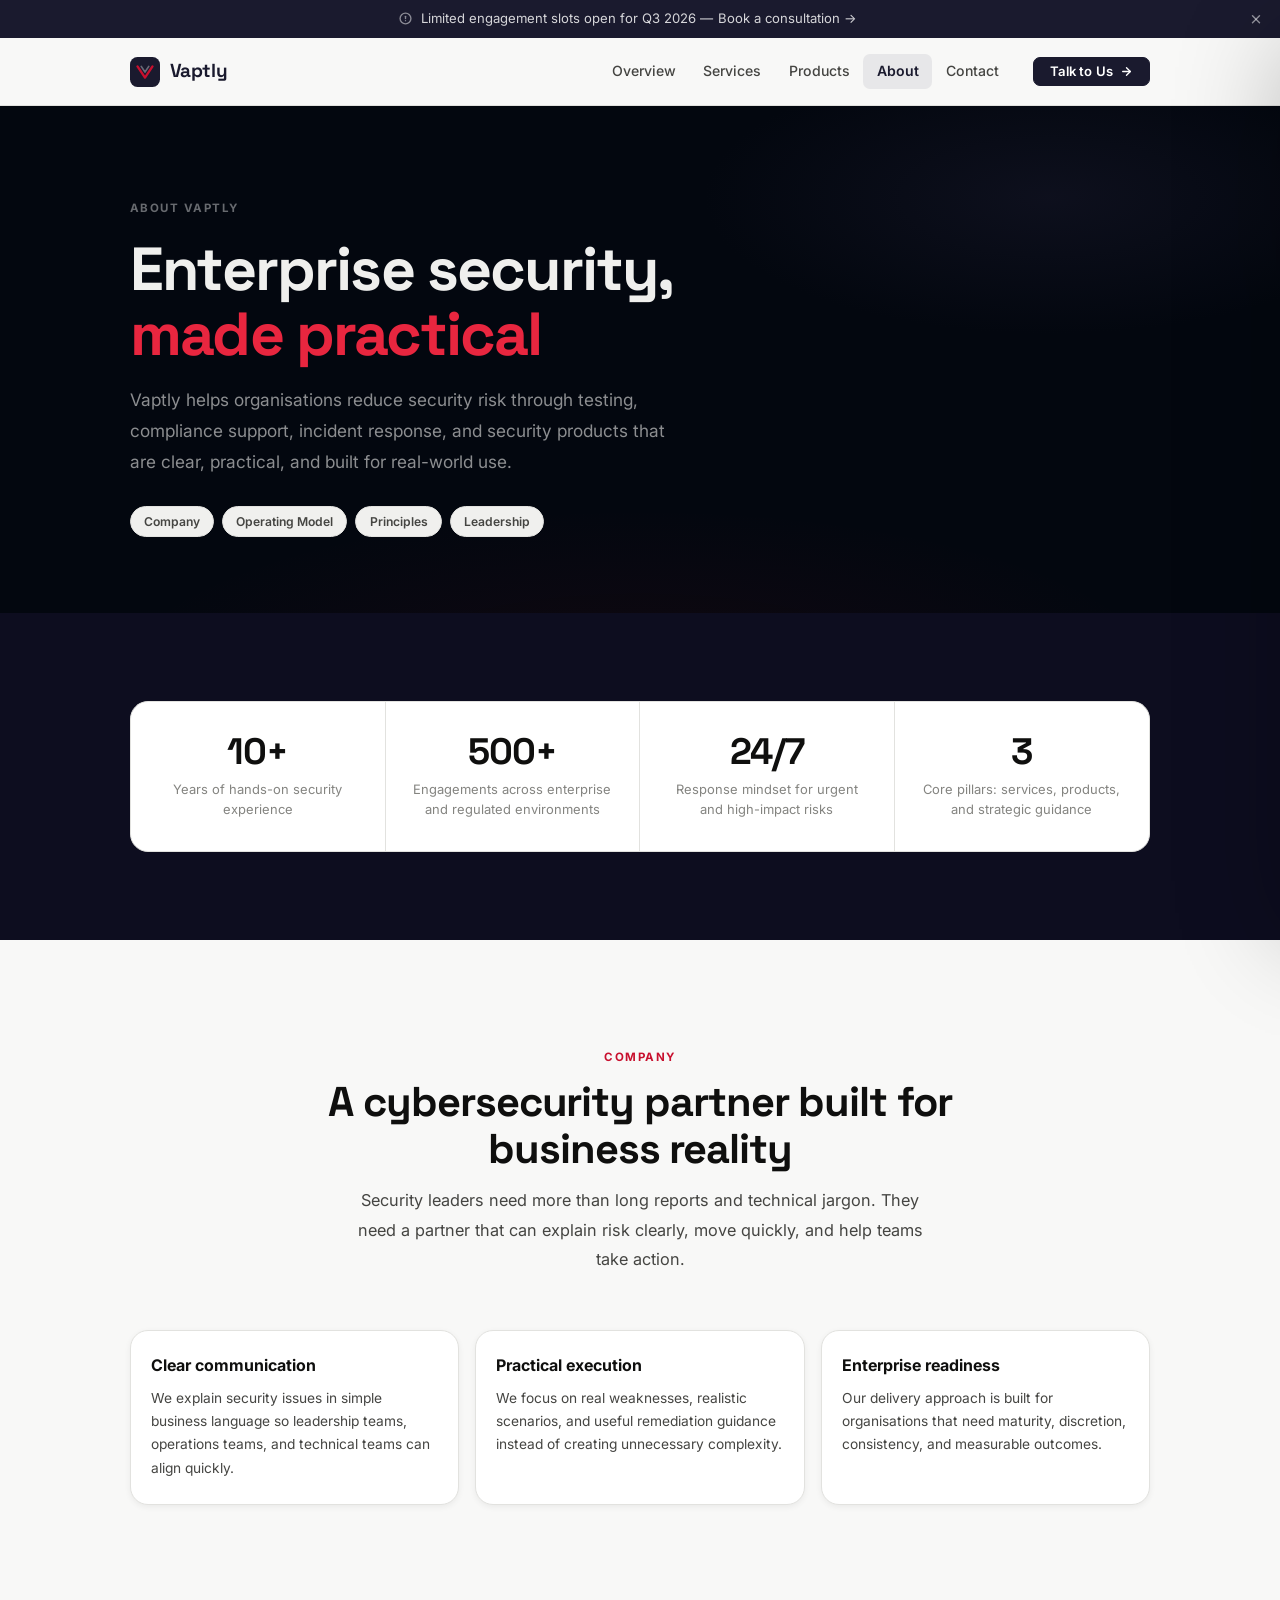
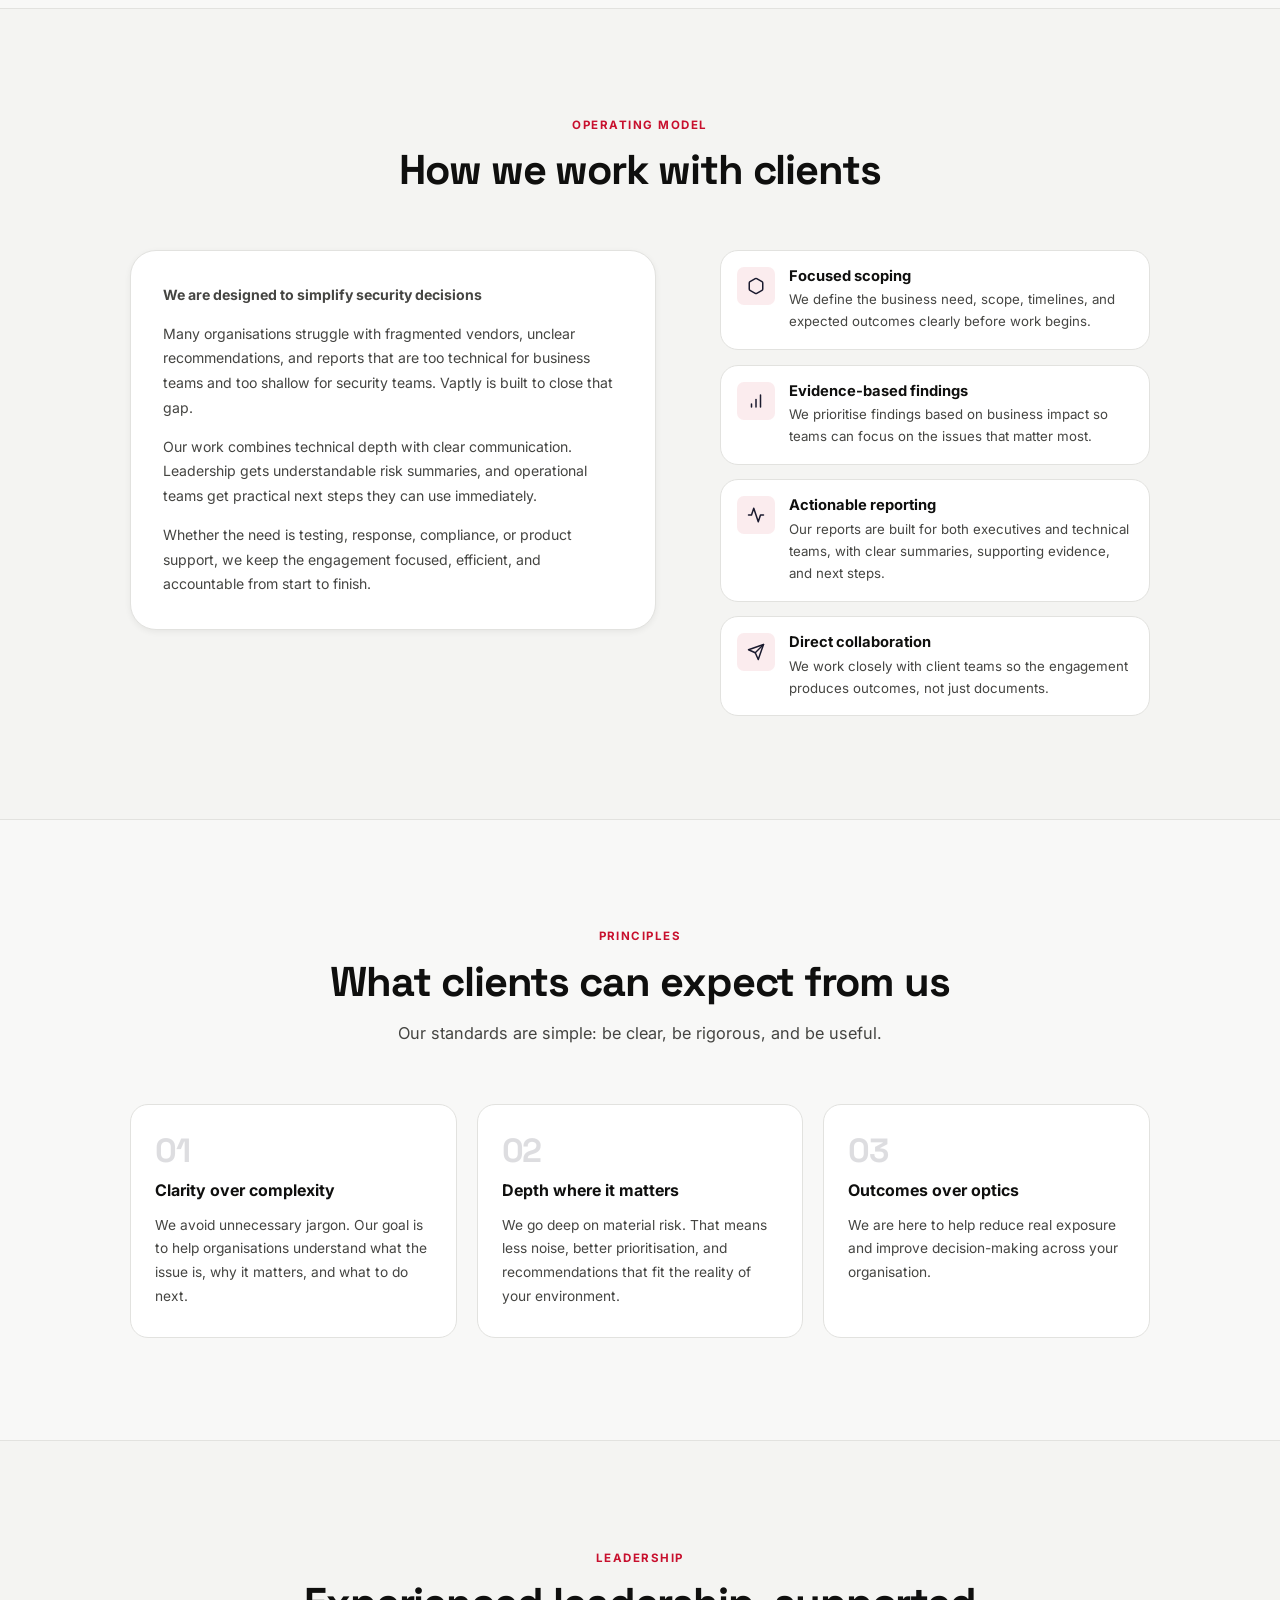
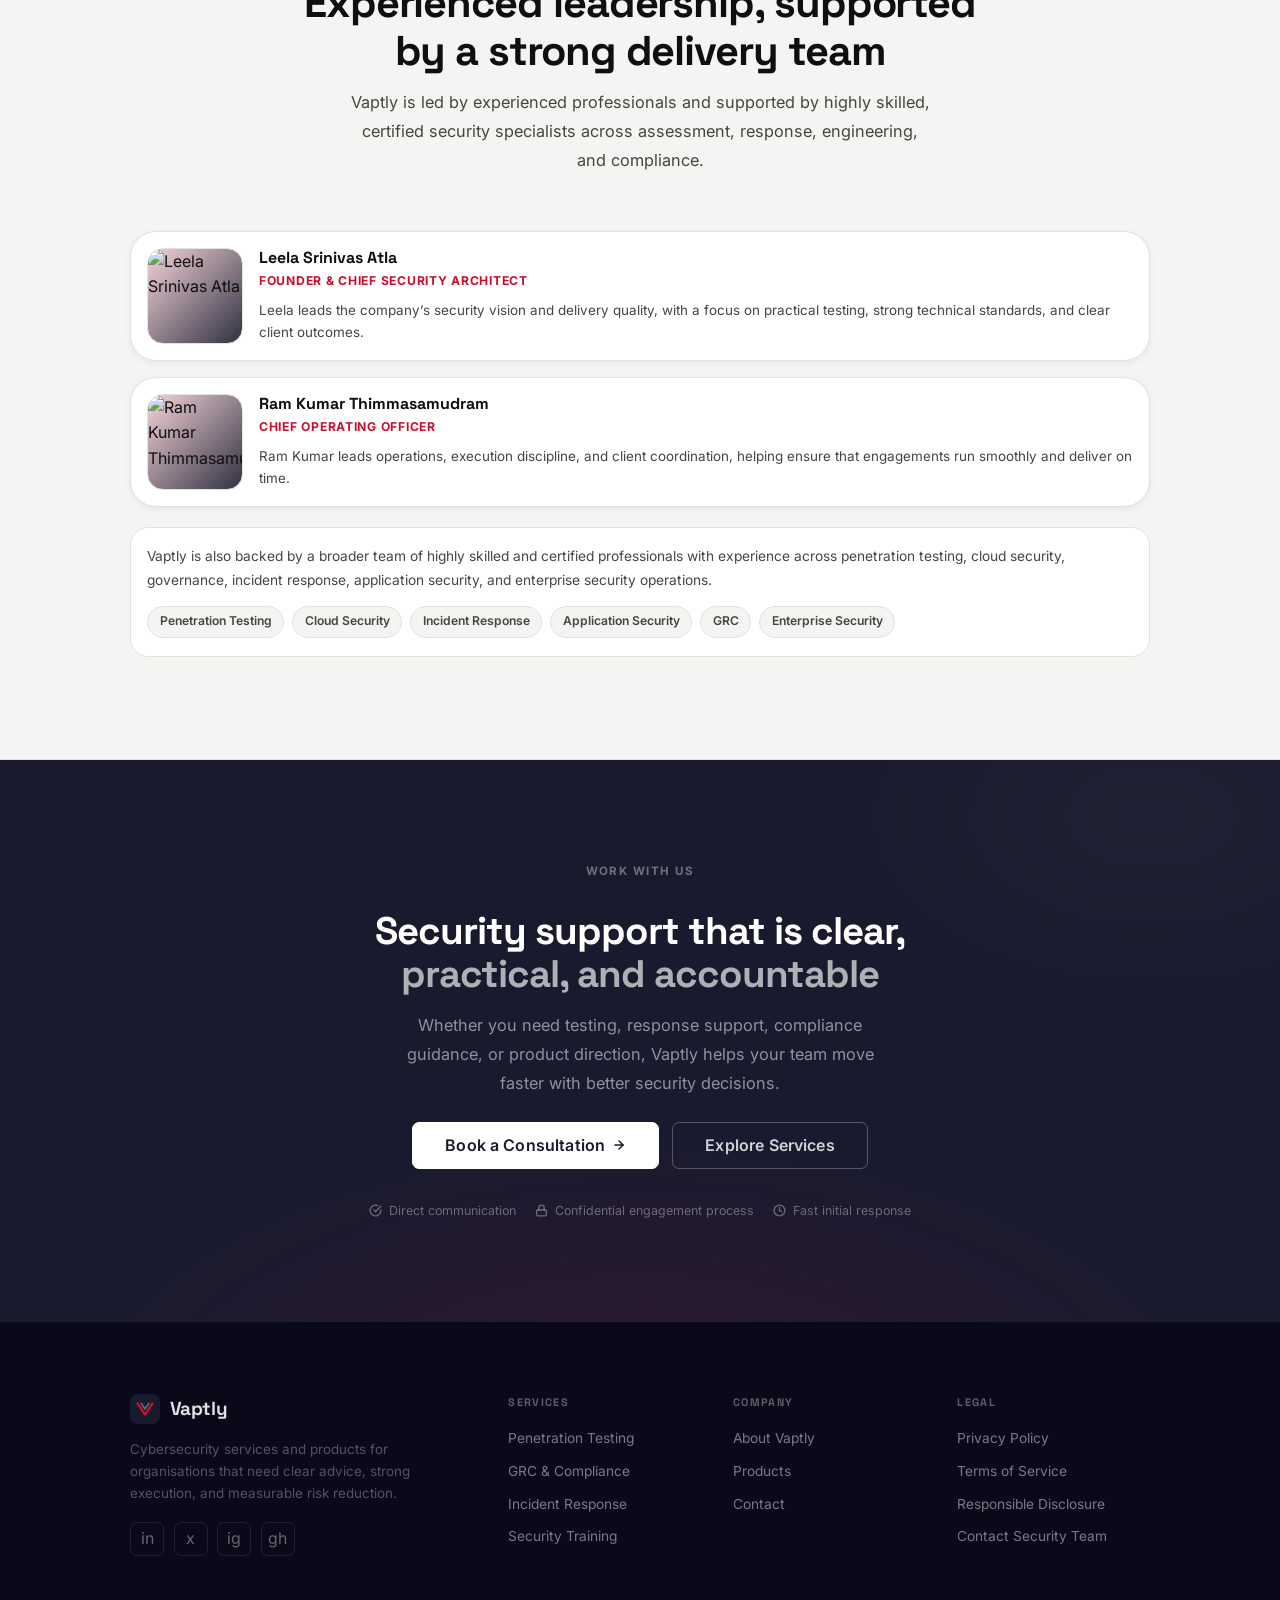
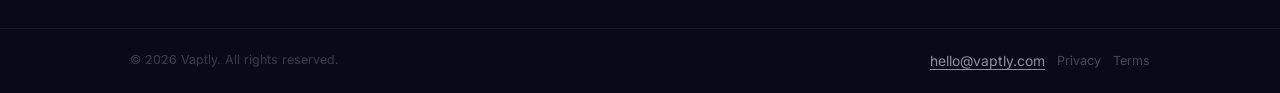
==== commit e2730623: "Update about.html" ====
--- a/about.html
+++ b/about.html
@@ -3,15 +3,12 @@
 <head>
   <meta charset="UTF-8" />
   <meta name="color-scheme" content="light only" />
-
-
   <meta name="viewport" content="width=device-width, initial-scale=1.0" />
 
-  <!-- ═══ PRIMARY SEO ═══ -->
-  <title>About Vaptly | Leela Srinivas Atla — Former DoD, NASA & US Navy Security Architect</title>
-  <meta name="description" content="Vaptly was founded by Leela Srinivas Atla — a former security architect for the U.S. Department of Defense, NASA, US Navy, and Air Force with 10+ years of adversarial security experience. Learn why the world's most security-conscious enterprises trust Vaptly." />
-  <meta name="keywords" content="Leela Srinivas Atla, Vaptly founder, cybersecurity company founder, DoD security architect, NASA cybersecurity expert, US Navy security, Air Force security architect, offensive security expert, red team expert, penetration testing expert, cybersecurity consultant India, best cybersecurity firm founder, IIT cybersecurity speaker, ethical hacking expert, zero trust architect, MITRE ATT&CK expert, adversarial security, critical infrastructure security, exploit development expert, cybersecurity keynote speaker, cybersecurity guest lecturer IIT, cybersecurity speaker VIT, top cybersecurity professionals 2026, who is Leela Srinivas Atla, Vaptly about, cybersecurity company history, adversarial cybersecurity firm, security consulting company about, best penetration testing company about" />
-  <meta name="author" content="Leela Srinivas Atla — Vaptly" />
+  <title>About Vaptly | Enterprise Cybersecurity Partner</title>
+  <meta name="description" content="Learn about Vaptly, an enterprise cybersecurity company helping organisations reduce risk through penetration testing, compliance support, incident response, and security products." />
+  <meta name="keywords" content="about Vaptly, enterprise cybersecurity company, cybersecurity partner, penetration testing company, incident response company, compliance security firm, security products company, enterprise security services" />
+  <meta name="author" content="Vaptly" />
   <meta name="robots" content="index, follow, max-snippet:-1, max-image-preview:large, max-video-preview:-1" />
   <meta name="googlebot" content="index, follow, max-snippet:-1, max-image-preview:large, max-video-preview:-1" />
   <meta name="bingbot" content="index, follow" />
@@ -26,37 +23,26 @@
   <meta name="distribution" content="Global" />
   <link rel="canonical" href="https://vaptly.com/about.html" />
 
-  <!-- ═══ OPEN GRAPH ═══ -->
-  <meta property="og:type"              content="profile" />
-  <meta property="og:url"               content="https://vaptly.com/about.html" />
-  <meta property="og:title"             content="About Vaptly | Leela Srinivas Atla — Former DoD, NASA & US Navy Security Architect" />
-  <meta property="og:description"       content="Vaptly was founded by Leela Srinivas Atla — a decade of adversarial security at the edge of defense-critical infrastructure. DoD, NASA, US Navy & Air Force pedigree. Built by operators, for operators." />
-  <meta property="og:image"             content="https://media.licdn.com/dms/image/v2/D5603AQHWk6Wg5_mmhw/profile-displayphoto-scale_400_400/B56ZxdGcg3J4Ag-/0/1771088499205?e=1775692800&v=beta&t=vwcRvqxWV1EqDIvS6oaxTgW08QI6Pdw_Zss0FiiragE" />
-  <meta property="og:image:width"       content="400" />
-  <meta property="og:image:height"      content="400" />
-  <meta property="og:image:alt"         content="Leela Srinivas Atla — Founder & Chief Security Architect at Vaptly" />
-  <meta property="og:image:type"        content="image/jpeg" />
-  <meta property="og:site_name"         content="Vaptly" />
-  <meta property="og:locale"            content="en_US" />
-  <meta property="og:locale:alternate"  content="en_GB" />
-  <meta property="profile:first_name"   content="Leela Srinivas" />
-  <meta property="profile:last_name"    content="Atla" />
-  <meta property="profile:username"     content="leela-srinivas-atla" />
-
-  <!-- ═══ TWITTER CARD ═══ -->
-  <meta name="twitter:card"             content="summary_large_image" />
-  <meta name="twitter:site"             content="@vaptly" />
-  <meta name="twitter:creator"          content="@vaptly" />
-  <meta name="twitter:title"            content="About Vaptly | Leela Srinivas Atla — Former DoD, NASA & US Navy Security Architect" />
-  <meta name="twitter:description"      content="10+ years defending the DoD, NASA, US Navy & Air Force. Founder of Vaptly — bringing adversarial-grade security to enterprises that deserve more than checkbox compliance." />
-  <meta name="twitter:image"            content="https://media.licdn.com/dms/image/v2/D5603AQHWk6Wg5_mmhw/profile-displayphoto-scale_400_400/B56ZxdGcg3J4Ag-/0/1771088499205?e=1775692800&v=beta&t=vwcRvqxWV1EqDIvS6oaxTgW08QI6Pdw_Zss0FiiragE" />
-  <meta name="twitter:image:alt"        content="Leela Srinivas Atla — Founder & Chief Security Architect, Vaptly" />
-  <meta name="twitter:label1"           content="Experience" />
-  <meta name="twitter:data1"            content="10+ years offensive security" />
-  <meta name="twitter:label2"           content="Credentials" />
-  <meta name="twitter:data2"            content="DoD · NASA · US Navy · Air Force" />
-
-  <!-- ═══ FAVICON SET ═══ -->
+  <meta property="og:type" content="website" />
+  <meta property="og:url" content="https://vaptly.com/about.html" />
+  <meta property="og:title" content="About Vaptly | Enterprise Cybersecurity Partner" />
+  <meta property="og:description" content="Vaptly helps organisations reduce real security risk with hands-on testing, incident response, compliance support, and practical security products." />
+  <meta property="og:image" content="https://vaptly.com/assets/og-cover.png" />
+  <meta property="og:image:width" content="1200" />
+  <meta property="og:image:height" content="630" />
+  <meta property="og:image:alt" content="About Vaptly" />
+  <meta property="og:image:type" content="image/png" />
+  <meta property="og:site_name" content="Vaptly" />
+  <meta property="og:locale" content="en_US" />
+
+  <meta name="twitter:card" content="summary_large_image" />
+  <meta name="twitter:site" content="@vaptly" />
+  <meta name="twitter:creator" content="@vaptly" />
+  <meta name="twitter:title" content="About Vaptly | Enterprise Cybersecurity Partner" />
+  <meta name="twitter:description" content="A modern cybersecurity company focused on reducing practical risk for enterprises and regulated organisations." />
+  <meta name="twitter:image" content="https://vaptly.com/assets/og-cover.png" />
+  <meta name="twitter:image:alt" content="About Vaptly" />
+
   <link rel="icon" type="image/svg+xml" href="data:image/svg+xml,%3Csvg xmlns='http://www.w3.org/2000/svg' viewBox='0 0 32 32'%3E%3Crect width='32' height='32' rx='8' fill='%231a1a2e'/%3E%3Cpath d='M8 10l8 12 8-12' stroke='%23c8102e' stroke-width='2.5' stroke-linecap='round' stroke-linejoin='round' fill='none'/%3E%3Cpath d='M12 10l4 6 4-6' stroke='rgba(255,255,255,0.35)' stroke-width='1.8' stroke-linecap='round' stroke-linejoin='round' fill='none'/%3E%3C/svg%3E" />
   <link rel="alternate icon" type="image/png" href="favicon.png" />
   <link rel="apple-touch-icon" sizes="180x180" href="favicon.png" />
@@ -69,27 +55,17 @@
   <meta name="apple-mobile-web-app-title" content="Vaptly" />
   <meta name="application-name" content="Vaptly" />
 
-  <!-- ═══ PERFORMANCE HINTS ═══ -->
   <link rel="preconnect" href="https://fonts.googleapis.com" />
   <link rel="preconnect" href="https://fonts.gstatic.com" crossorigin />
-  <link rel="preconnect" href="https://media.licdn.com" crossorigin />
-  <link rel="dns-prefetch" href="https://media.licdn.com" />
   <link rel="dns-prefetch" href="https://fonts.googleapis.com" />
   <link rel="dns-prefetch" href="https://fonts.gstatic.com" />
   <link rel="preload" href="styles.css" as="style" />
-  <link rel="preload" href="about.css" as="style" />
   <link rel="preload" href="main.js" as="script" />
-  <link rel="preload" as="image" href="https://media.licdn.com/dms/image/v2/D5603AQHWk6Wg5_mmhw/profile-displayphoto-scale_400_400/B56ZxdGcg3J4Ag-/0/1771088499205?e=1775692800&v=beta&t=vwcRvqxWV1EqDIvS6oaxTgW08QI6Pdw_Zss0FiiragE" />
   <link rel="preload" href="https://fonts.googleapis.com/css2?family=Inter:wght@400;500;600;700&family=Space+Grotesk:wght@400;500;600;700;800&display=swap" as="style" />
 
-  <!-- ═══ FONTS ═══ -->
   <link href="https://fonts.googleapis.com/css2?family=Inter:wght@400;500;600;700&family=Space+Grotesk:wght@400;500;600;700;800&display=swap" rel="stylesheet" />
-
-  <!-- ═══ STYLES ═══ -->
   <link rel="stylesheet" href="styles.css" />
-  <link rel="stylesheet" href="about.css" />
-
-  <!-- ═══ STRUCTURED DATA ═══ -->
+
   <script type="application/ld+json">
   {
     "@context": "https://schema.org",
@@ -106,149 +82,12 @@
           "width": 512,
           "height": 512
         },
-        "description": "World-class adversarial cybersecurity firm founded by a former U.S. Department of Defense, NASA, Navy, and Air Force security architect. Specialising in manual penetration testing, GRC compliance, incident response, and enterprise security products.",
+        "description": "Enterprise cybersecurity company delivering security services and products that help organisations reduce practical risk.",
         "foundingDate": "2024",
-        "founder": {
-          "@type": "Person",
-          "@id": "https://vaptly.com/about.html#founder",
-          "name": "Leela Srinivas Atla",
-          "jobTitle": "Founder & Chief Security Architect",
-          "image": {
-            "@type": "ImageObject",
-            "url": "https://media.licdn.com/dms/image/v2/D5603AQHWk6Wg5_mmhw/profile-displayphoto-scale_400_400/B56ZxdGcg3J4Ag-/0/1771088499205?e=1775692800&v=beta&t=vwcRvqxWV1EqDIvS6oaxTgW08QI6Pdw_Zss0FiiragE",
-            "width": 400,
-            "height": 400
-          },
-          "sameAs": ["https://www.linkedin.com/in/leela-srinivas-atla"]
-        },
         "sameAs": [
           "https://www.linkedin.com/company/vaptly",
           "https://twitter.com/vaptly",
           "https://github.com/vaptly"
-        ]
-      },
-      {
-        "@type": "Person",
-        "@id": "https://vaptly.com/about.html#founder",
-        "name": "Leela Srinivas Atla",
-        "givenName": "Leela Srinivas",
-        "familyName": "Atla",
-        "jobTitle": "Founder & Chief Security Architect",
-        "worksFor": {
-          "@id": "https://vaptly.com/#org"
-        },
-        "url": "https://vaptly.com/about.html",
-        "image": {
-          "@type": "ImageObject",
-          "url": "https://media.licdn.com/dms/image/v2/D5603AQHWk6Wg5_mmhw/profile-displayphoto-scale_400_400/B56ZxdGcg3J4Ag-/0/1771088499205?e=1775692800&v=beta&t=vwcRvqxWV1EqDIvS6oaxTgW08QI6Pdw_Zss0FiiragE",
-          "width": 400,
-          "height": 400
-        },
-        "description": "Leela Srinivas Atla is the Founder and Chief Security Architect of Vaptly. He brings over a decade of hands-on offensive security experience, having served as a security architect for the U.S. Department of Defense, NASA, the US Navy, and the Air Force. He is a recognised cybersecurity speaker at IIT Tirupati, IIT Madras, IIT Kharagpur, and VIT.",
-        "knowsAbout": [
-          "Penetration Testing",
-          "Red Team Operations",
-          "Zero Trust Architecture",
-          "Adversary Simulation",
-          "Critical Infrastructure Security",
-          "Exploit Development",
-          "MITRE ATT&CK Framework",
-          "Incident Response",
-          "Cloud Security",
-          "Network Security",
-          "Offensive Security",
-          "Ethical Hacking",
-          "Vulnerability Assessment",
-          "Security Architecture"
-        ],
-        "hasOccupation": {
-          "@type": "Occupation",
-          "name": "Chief Security Architect",
-          "occupationalCategory": "15-1299",
-          "skills": "Penetration Testing, Red Team Operations, Zero Trust Architecture, MITRE ATT&CK, Incident Response, Exploit Development"
-        },
-        "alumniOf": [
-          {
-            "@type": "Organization",
-            "name": "U.S. Department of Defense",
-            "url": "https://www.defense.gov"
-          },
-          {
-            "@type": "Organization",
-            "name": "NASA",
-            "url": "https://www.nasa.gov"
-          },
-          {
-            "@type": "Organization",
-            "name": "United States Navy",
-            "url": "https://www.navy.mil"
-          },
-          {
-            "@type": "Organization",
-            "name": "United States Air Force",
-            "url": "https://www.af.mil"
-          }
-        ],
-        "performerIn": [
-          {
-            "@type": "Event",
-            "name": "Cybersecurity Guest Lecture — IIT Tirupati",
-            "location": {
-              "@type": "Place",
-              "name": "IIT Tirupati",
-              "address": {
-                "@type": "PostalAddress",
-                "addressLocality": "Tirupati",
-                "addressRegion": "Andhra Pradesh",
-                "addressCountry": "IN"
-              }
-            }
-          },
-          {
-            "@type": "Event",
-            "name": "Cybersecurity Guest Lecture — IIT Madras",
-            "location": {
-              "@type": "Place",
-              "name": "IIT Madras",
-              "address": {
-                "@type": "PostalAddress",
-                "addressLocality": "Chennai",
-                "addressRegion": "Tamil Nadu",
-                "addressCountry": "IN"
-              }
-            }
-          },
-          {
-            "@type": "Event",
-            "name": "Cybersecurity Guest Lecture — IIT Kharagpur",
-            "location": {
-              "@type": "Place",
-              "name": "IIT Kharagpur",
-              "address": {
-                "@type": "PostalAddress",
-                "addressLocality": "Kharagpur",
-                "addressRegion": "West Bengal",
-                "addressCountry": "IN"
-              }
-            }
-          },
-          {
-            "@type": "Event",
-            "name": "Cybersecurity Guest Lecture — VIT University",
-            "location": {
-              "@type": "Place",
-              "name": "VIT University",
-              "address": {
-                "@type": "PostalAddress",
-                "addressLocality": "Vellore",
-                "addressRegion": "Tamil Nadu",
-                "addressCountry": "IN"
-              }
-            }
-          }
-        ],
-        "sameAs": [
-          "https://www.linkedin.com/in/leela-srinivas-atla"
         ]
       },
       {
@@ -263,14 +102,13 @@
         "@type": "AboutPage",
         "@id": "https://vaptly.com/about.html#webpage",
         "url": "https://vaptly.com/about.html",
-        "name": "About Vaptly | Leela Srinivas Atla — Former DoD, NASA & US Navy Security Architect",
+        "name": "About Vaptly | Enterprise Cybersecurity Partner",
         "isPartOf": { "@id": "https://vaptly.com/#website" },
         "about": { "@id": "https://vaptly.com/#org" },
-        "description": "Vaptly was founded by Leela Srinivas Atla — a decade of adversarial security at the edge of defense-critical infrastructure. DoD, NASA, US Navy & Air Force pedigree.",
+        "description": "Learn how Vaptly helps organisations reduce security risk through testing, compliance support, incident response, and security products.",
         "inLanguage": "en-US",
         "datePublished": "2024-01-01",
-        "dateModified": "2026-03-22",
-        "mainEntity": { "@id": "https://vaptly.com/about.html#founder" },
+        "dateModified": "2026-04-05",
         "breadcrumb": {
           "@type": "BreadcrumbList",
           "itemListElement": [
@@ -288,324 +126,49 @@
             }
           ]
         }
-      },
-      {
-        "@type": "FAQPage",
-        "mainEntity": [
-          {
-            "@type": "Question",
-            "name": "Who founded Vaptly?",
-            "acceptedAnswer": {
-              "@type": "Answer",
-              "text": "Vaptly was founded by Leela Srinivas Atla, a former security architect for the U.S. Department of Defense, NASA, the US Navy, and the Air Force with over a decade of hands-on offensive security experience."
-            }
-          },
-          {
-            "@type": "Question",
-            "name": "What is Leela Srinivas Atla's background?",
-            "acceptedAnswer": {
-              "@type": "Answer",
-              "text": "Leela Srinivas Atla has 10+ years of offensive security experience. He served as a security architect for the U.S. DoD, NASA, US Navy, and Air Force at both classified and unclassified levels. His expertise spans red team operations, zero-trust architecture, critical infrastructure protection, and adversary simulation. He is also a guest speaker at IIT Tirupati, IIT Madras, IIT Kharagpur, and VIT University."
-            }
-          },
-          {
-            "@type": "Question",
-            "name": "Where is Vaptly based?",
-            "acceptedAnswer": {
-              "@type": "Answer",
-              "text": "Vaptly operates globally. The firm conducts remote engagements worldwide and deploys on-site operators internationally for red team and incident response engagements."
-            }
-          },
-          {
-            "@type": "Question",
-            "name": "Why choose Vaptly over other cybersecurity firms?",
-            "acceptedAnswer": {
-              "@type": "Answer",
-              "text": "Vaptly is founder-led with defense-critical pedigree — DoD, NASA, US Navy, and Air Force. Every engagement is led by a senior operator, never delegated to junior consultants. Zero false positives are guaranteed on all VAPT reports, and a mutual NDA is signed before any information is exchanged."
-            }
-          },
-          {
-            "@type": "Question",
-            "name": "Does Vaptly's founder speak at universities?",
-            "acceptedAnswer": {
-              "@type": "Answer",
-              "text": "Yes. Leela Srinivas Atla is a recurring guest speaker at IIT Tirupati, IIT Madras, IIT Kharagpur, and VIT University, covering adversarial thinking, ethical hacking, MITRE ATT&CK, and offensive security careers."
-            }
-          }
-        ]
       }
     ]
   }
   </script>
 
-  <title>About Vaptly | Leela Srinivas Atla — Former DoD, NASA & US Navy Security Architect</title>
-
-  <!-- ═══ STYLES (scoped) ═══ -->
   <style>
-    /* ── About page scoped styles ────────────────────────────── */
-
-    .principle-card {
+    .about-highlight-grid {
+      display: grid;
+      grid-template-columns: repeat(3, minmax(0, 1fr));
+      gap: 1rem;
+      margin-top: clamp(2rem, 4vw, 3rem);
+    }
+
+    .about-highlight-card {
       background: var(--color-surface);
       border: 1.5px solid var(--color-border);
       border-radius: var(--radius-lg);
-      padding: 2rem 1.6rem;
+      padding: 1.5rem 1.25rem;
       display: flex;
       flex-direction: column;
-      gap: 0.85rem;
-      transition:
-        box-shadow var(--transition),
-        border-color var(--transition),
-        transform var(--transition);
-    }
-
-    .principle-card:hover {
+      gap: 0.7rem;
+      height: 100%;
+      transition: transform var(--transition), box-shadow var(--transition), border-color var(--transition);
+      box-shadow: var(--shadow-sm);
+    }
+
+    .about-highlight-card:hover {
+      transform: translateY(-3px);
       box-shadow: var(--shadow-md);
       border-color: var(--color-border-2);
-      transform: translateY(-3px);
-    }
-
-    .principle-num {
-      font-family: var(--font-display);
-      font-size: 2.2rem;
-      font-weight: 800;
-      color: var(--color-accent);
-      letter-spacing: -0.04em;
-      line-height: 1;
-      opacity: 0.15;
-    }
-
-    .principle-title {
-      font-size: 1.05rem;
-      font-weight: 700;
-      color: var(--color-text);
-      line-height: 1.3;
-    }
-
-    .principle-desc {
-      font-size: 0.88rem;
-      color: var(--color-text-2);
-      line-height: 1.72;
-    }
-
-    .founder-grid {
-      display: grid;
-      grid-template-columns: 340px 1fr;
-      gap: clamp(2.5rem, 5vw, 5rem);
-      align-items: start;
-    }
-
-    .founder-card {
-      background: var(--color-dark-surface);
-      border: 1px solid var(--color-dark-border);
-      border-radius: var(--radius-xl);
-      overflow: hidden;
-      position: sticky;
-      top: calc(var(--nav-height) + var(--announcement-height, 0px) + 2rem);
-    }
-
-    .founder-card-header {
-      background: linear-gradient(145deg, #1a1a2e 0%, #0f0f1a 100%);
-      padding: 2.2rem 1.8rem 1.8rem;
-      display: flex;
-      flex-direction: column;
-      align-items: center;
-      text-align: center;
-      gap: 1rem;
-      position: relative;
-      overflow: hidden;
-    }
-
-    .founder-card-header::before {
-      content: '';
-      position: absolute;
-      inset: 0;
-      background: radial-gradient(ellipse 70% 60% at 50% 0%, rgba(200,16,46,0.1) 0%, transparent 70%);
-      pointer-events: none;
-    }
-
-    .founder-avatar {
-      width: 96px;
-      height: 96px;
-      border-radius: 50%;
-      background: linear-gradient(135deg, #c8102e 0%, #1a1a2e 100%);
-      display: flex;
-      align-items: center;
-      justify-content: center;
-      border: 3px solid rgba(200,16,46,0.3);
-      position: relative;
-      z-index: 1;
-      flex-shrink: 0;
-    }
-
-    .founder-avatar-initials {
-      font-family: var(--font-display);
-      font-size: 1.8rem;
-      font-weight: 800;
-      color: #fff;
-      letter-spacing: -0.02em;
-      line-height: 1;
-    }
-
-    .founder-name {
-      font-family: var(--font-display);
-      font-size: 1.15rem;
-      font-weight: 800;
-      color: #fff;
-      letter-spacing: -0.015em;
-      line-height: 1.2;
-      position: relative;
-      z-index: 1;
-    }
-
-    .founder-role {
-      font-size: 0.78rem;
-      font-weight: 600;
-      color: rgba(255,255,255,0.38);
-      letter-spacing: 0.04em;
-      position: relative;
-      z-index: 1;
-      margin-top: -0.4rem;
-    }
-
-    .founder-card-body {
-      padding: 1.4rem 1.6rem;
-      display: flex;
-      flex-direction: column;
-      gap: 0.85rem;
-    }
-
-    .credential-badge {
-      display: flex;
-      align-items: center;
-      gap: 0.65rem;
-      padding: 0.65rem 0.8rem;
-      background: rgba(255,255,255,0.03);
-      border: 1px solid rgba(255,255,255,0.07);
-      border-radius: var(--radius-sm);
-      font-size: 0.8rem;
-      font-weight: 600;
-      color: rgba(255,255,255,0.55);
-      line-height: 1.35;
-    }
-
-    .credential-badge svg {
-      flex-shrink: 0;
-      color: var(--color-accent);
-    }
-
-    .timeline {
-      position: relative;
-      display: flex;
-      flex-direction: column;
-      gap: 0;
-    }
-
-    .timeline::before {
-      content: '';
-      position: absolute;
-      left: 16px;
-      top: 8px;
-      bottom: 8px;
-      width: 2px;
-      background: linear-gradient(to bottom, var(--color-accent), var(--color-border));
-      border-radius: 99px;
-    }
-
-    .timeline-item {
-      display: flex;
-      gap: 1.4rem;
-      padding-bottom: 2rem;
-      position: relative;
-    }
-
-    .timeline-item:last-child { padding-bottom: 0; }
-
-    .timeline-dot-wrap {
-      flex-shrink: 0;
-      width: 34px;
-      display: flex;
-      flex-direction: column;
-      align-items: center;
-    }
-
-    .timeline-dot {
-      width: 12px;
-      height: 12px;
-      border-radius: 50%;
-      background: var(--color-accent);
-      border: 2.5px solid var(--color-bg);
-      box-shadow: 0 0 0 2px var(--color-accent);
-      margin-top: 3px;
-      flex-shrink: 0;
-    }
-
-    .timeline-dot--hollow {
-      background: var(--color-surface);
-      box-shadow: 0 0 0 2px var(--color-border-2);
-    }
-
-    .timeline-content { padding-bottom: 0; flex: 1; }
-
-    .timeline-year {
-      font-size: 0.7rem;
-      font-weight: 700;
-      letter-spacing: 0.1em;
-      color: var(--color-accent);
-      text-transform: uppercase;
-      margin-bottom: 0.3rem;
-    }
-
-    .timeline-title {
+    }
+
+    .about-highlight-title {
       font-size: 1rem;
       font-weight: 700;
       color: var(--color-text);
       line-height: 1.3;
-      margin-bottom: 0.4rem;
-    }
-
-    .timeline-desc {
+    }
+
+    .about-highlight-desc {
       font-size: 0.86rem;
+      line-height: 1.7;
       color: var(--color-text-2);
-      line-height: 1.68;
-    }
-
-    .speaking-list {
-      display: grid;
-      grid-template-columns: repeat(2, 1fr);
-      gap: 0.65rem;
-    }
-
-    .speaking-item {
-      display: flex;
-      align-items: center;
-      gap: 0.65rem;
-      padding: 0.75rem 0.9rem;
-      background: var(--color-surface);
-      border: 1.5px solid var(--color-border);
-      border-radius: var(--radius-md);
-      font-size: 0.84rem;
-      font-weight: 600;
-      color: var(--color-text);
-      transition: border-color var(--transition), box-shadow var(--transition);
-    }
-
-    .speaking-item:hover {
-      border-color: var(--color-border-2);
-      box-shadow: var(--shadow-sm);
-    }
-
-    .speaking-dot {
-      width: 8px;
-      height: 8px;
-      border-radius: 50%;
-      background: var(--color-accent);
-      flex-shrink: 0;
-    }
-
-    .values-grid {
-      display: grid;
-      grid-template-columns: repeat(3, 1fr);
-      gap: 1.25rem;
     }
 
     .numbers-strip {
@@ -619,137 +182,405 @@
     }
 
     .numbers-cell {
-      padding: 2rem 1.5rem;
+      padding: 2rem 1.4rem;
       text-align: center;
       border-right: 1.5px solid var(--color-border);
       transition: background var(--transition);
     }
 
-    .numbers-cell:last-child { border-right: none; }
-    .numbers-cell:hover { background: var(--color-surface-1); }
+    .numbers-cell:last-child {
+      border-right: none;
+    }
+
+    .numbers-cell:hover {
+      background: var(--color-surface-1);
+    }
 
     .numbers-val {
       font-family: var(--font-display);
-      font-size: clamp(1.6rem, 3vw, 2.2rem);
+      font-size: clamp(1.7rem, 3vw, 2.3rem);
       font-weight: 800;
       color: var(--color-text);
       letter-spacing: -0.03em;
       line-height: 1;
-      margin-bottom: 0.45rem;
+      margin-bottom: 0.5rem;
     }
 
     .numbers-label {
-      font-size: 0.8rem;
+      font-size: 0.81rem;
       color: var(--color-text-3);
-      line-height: 1.5;
-    }
-
-    /* ── Responsive ── */
-    @media (max-width: 1024px) {
-      .founder-grid { grid-template-columns: 1fr; gap: 2.5rem; }
-      .founder-card { position: static; }
-      .values-grid { grid-template-columns: repeat(2, 1fr); }
+      line-height: 1.55;
+    }
+
+    .company-grid {
+      display: grid;
+      grid-template-columns: minmax(0, 1.1fr) minmax(0, 0.9fr);
+      gap: clamp(2rem, 5vw, 4.5rem);
+      align-items: start;
+    }
+
+    .info-panel {
+      background: var(--color-surface);
+      border: 1.5px solid var(--color-border);
+      border-radius: var(--radius-xl);
+      padding: clamp(1.5rem, 3vw, 2rem);
+      box-shadow: var(--shadow-sm);
+    }
+
+    .info-panel-title {
+      font-size: 1.02rem;
+      font-weight: 700;
+      color: var(--color-text);
+      margin-bottom: 0.9rem;
+      line-height: 1.3;
+    }
+
+    .info-panel p {
+      font-size: 0.88rem;
+      color: var(--color-text-2);
+      line-height: 1.75;
+      margin-bottom: 0.9rem;
+    }
+
+    .info-panel p:last-child {
+      margin-bottom: 0;
+    }
+
+    .operating-list {
+      display: grid;
+      gap: 0.9rem;
+    }
+
+    .operating-item {
+      display: flex;
+      gap: 0.9rem;
+      align-items: flex-start;
+      padding: 1rem 1rem;
+      background: var(--color-surface);
+      border: 1.5px solid var(--color-border);
+      border-radius: var(--radius-lg);
+      transition: border-color var(--transition), box-shadow var(--transition), transform var(--transition);
+    }
+
+    .operating-item:hover {
+      border-color: var(--color-border-2);
+      box-shadow: var(--shadow-sm);
+      transform: translateY(-2px);
+    }
+
+    .operating-item-icon {
+      width: 38px;
+      height: 38px;
+      border-radius: var(--radius-sm);
+      background: rgba(200,16,46,0.08);
+      color: var(--color-accent);
+      display: flex;
+      align-items: center;
+      justify-content: center;
+      flex-shrink: 0;
+    }
+
+    .operating-item-title {
+      font-size: 0.92rem;
+      font-weight: 700;
+      color: var(--color-text);
+      line-height: 1.32;
+      margin-bottom: 0.2rem;
+    }
+
+    .operating-item-desc {
+      font-size: 0.83rem;
+      color: var(--color-text-2);
+      line-height: 1.65;
+    }
+
+    .principles-grid {
+      display: grid;
+      grid-template-columns: repeat(3, minmax(0, 1fr));
+      gap: 1.25rem;
+    }
+
+    .principle-card {
+      background: var(--color-surface);
+      border: 1.5px solid var(--color-border);
+      border-radius: var(--radius-lg);
+      padding: 1.8rem 1.5rem;
+      display: flex;
+      flex-direction: column;
+      gap: 0.8rem;
+      transition: box-shadow var(--transition), border-color var(--transition), transform var(--transition);
+      height: 100%;
+    }
+
+    .principle-card:hover {
+      box-shadow: var(--shadow-md);
+      border-color: var(--color-border-2);
+      transform: translateY(-3px);
+    }
+
+    .principle-num {
+      font-family: var(--font-display);
+      font-size: 2.1rem;
+      font-weight: 800;
+      color: var(--color-accent);
+      opacity: 0.14;
+      line-height: 1;
+      letter-spacing: -0.04em;
+    }
+
+    .principle-title {
+      font-size: 1rem;
+      font-weight: 700;
+      color: var(--color-text);
+      line-height: 1.3;
+    }
+
+    .principle-desc {
+      font-size: 0.86rem;
+      color: var(--color-text-2);
+      line-height: 1.72;
+    }
+
+    .leadership-stack {
+      display: grid;
+      gap: 1rem;
+      margin-top: 2rem;
+    }
+
+    .leader-card {
+      display: grid;
+      grid-template-columns: 96px 1fr;
+      gap: 1rem;
+      align-items: center;
+      background: var(--color-surface);
+      border: 1.5px solid var(--color-border);
+      border-radius: var(--radius-xl);
+      padding: 1rem;
+      box-shadow: var(--shadow-sm);
+      transition: transform var(--transition), box-shadow var(--transition), border-color var(--transition);
+    }
+
+    .leader-card:hover {
+      transform: translateY(-2px);
+      box-shadow: var(--shadow-md);
+      border-color: var(--color-border-2);
+    }
+
+    .leader-image-wrap {
+      width: 96px;
+      height: 96px;
+      border-radius: 16px;
+      overflow: hidden;
+      background: linear-gradient(135deg, rgba(200,16,46,0.18), rgba(26,26,46,0.9));
+      border: 1px solid var(--color-border);
+      flex-shrink: 0;
+    }
+
+    .leader-image {
+      width: 100%;
+      height: 100%;
+      object-fit: cover;
+      object-position: center top;
+      display: block;
+    }
+
+    .leader-name {
+      font-family: var(--font-display);
+      font-size: 1rem;
+      font-weight: 700;
+      color: var(--color-text);
+      line-height: 1.2;
+      margin-bottom: 0.25rem;
+    }
+
+    .leader-role {
+      font-size: 0.76rem;
+      font-weight: 700;
+      letter-spacing: 0.06em;
+      text-transform: uppercase;
+      color: var(--color-accent-2);
+      margin-bottom: 0.55rem;
+    }
+
+    .leader-desc {
+      font-size: 0.84rem;
+      color: var(--color-text-2);
+      line-height: 1.65;
+    }
+
+    .team-note {
+      margin-top: 1.25rem;
+      background: var(--color-surface);
+      border: 1.5px solid var(--color-border);
+      border-radius: var(--radius-lg);
+      padding: 1.1rem 1rem;
+      font-size: 0.86rem;
+      color: var(--color-text-2);
+      line-height: 1.7;
+    }
+
+    .team-tags {
+      display: flex;
+      flex-wrap: wrap;
+      gap: 0.5rem;
+      margin-top: 0.85rem;
+    }
+
+    .team-tag {
+      padding: 0.3rem 0.72rem;
+      background: var(--color-surface-1);
+      border: 1.5px solid var(--color-border);
+      border-radius: 999px;
+      font-size: 0.76rem;
+      font-weight: 600;
+      color: var(--color-text-2);
+    }
+
+    .cta-note-row {
+      display: flex;
+      flex-wrap: wrap;
+      justify-content: center;
+      gap: 1.2rem;
+      margin-top: 1.1rem;
+    }
+
+    .cta-note {
+      display: inline-flex;
+      align-items: center;
+      gap: 0.45rem;
+      font-size: 0.78rem;
+      color: rgba(255,255,255,0.35);
+      line-height: 1.4;
+    }
+
+    .announcement-static {
+      display: inline-flex;
+      align-items: center;
+      gap: 0.35rem;
+      flex-wrap: wrap;
+    }
+
+    .announcement-marquee {
+      display: none;
+      width: 100%;
+      overflow: hidden;
+      white-space: nowrap;
+    }
+
+    .announcement-marquee-track {
+      display: inline-flex;
+      align-items: center;
+      min-width: max-content;
+      animation: announcement-scroll 18s linear infinite;
+    }
+
+    .announcement-marquee-item {
+      display: inline-flex;
+      align-items: center;
+      font-size: 0.78rem;
+      font-weight: 500;
+    }
+
+    .announcement-marquee-sep {
+      opacity: 0.4;
+    }
+
+    @keyframes announcement-scroll {
+      from { transform: translateX(0); }
+      to { transform: translateX(-33.333%); }
+    }
+
+    @media (max-width: 1100px) {
+      .about-highlight-grid,
+      .principles-grid {
+        grid-template-columns: 1fr;
+      }
+
+      .company-grid {
+        grid-template-columns: 1fr;
+      }
     }
 
     @media (max-width: 768px) {
-      .numbers-strip { grid-template-columns: repeat(2, 1fr); }
-      .numbers-cell:nth-child(2) { border-right: none; }
-      .numbers-cell:nth-child(-n+2) { border-bottom: 1.5px solid var(--color-border); }
-      .speaking-list { grid-template-columns: 1fr; }
-    }
-
-    @media (max-width: 640px) {
-      .values-grid { grid-template-columns: 1fr; }
-      .numbers-strip { grid-template-columns: 1fr 1fr; }
-    }
-
-    @media (max-width: 1024px) {
-      #founder .container > div[style*="grid-template-columns:300px"] {
-        grid-template-columns: 1fr !important;
-        gap: 2rem !important;
-      }
-      #founder [style*="position:sticky"] { position: static !important; }
-    }
-
-    @media (max-width: 900px) {
-      .about-why-grid { grid-template-columns: 1fr !important; gap: 1.8rem !important; }
-      .about-speaking-grid { grid-template-columns: 1fr !important; gap: 1.8rem !important; }
-
-      #founder .container > div[style*="grid-template-columns:300px"],
-      #founder .container > div[style*="grid-template-columns: 300px"] {
-        grid-template-columns: 1fr !important;
-        gap: 2rem !important;
-      }
-
-      #founder [style*="position:sticky"] { position: static !important; top: unset !important; }
-
-      #founder .container > div > div:first-child {
-        max-width: 400px;
-        margin-left: auto;
-        margin-right: auto;
+      .announcement-static {
+        display: none;
+      }
+
+      .announcement-marquee {
+        display: block;
+      }
+
+      .numbers-strip {
+        grid-template-columns: repeat(2, 1fr);
+      }
+
+      .numbers-cell:nth-child(2) {
+        border-right: none;
+      }
+
+      .numbers-cell:nth-child(-n+2) {
+        border-bottom: 1.5px solid var(--color-border);
+      }
+
+      .leader-card {
+        grid-template-columns: 80px 1fr;
+        gap: 0.85rem;
+        align-items: start;
+      }
+
+      .leader-image-wrap {
+        width: 80px;
+        height: 80px;
+        border-radius: 14px;
+      }
+
+      .cta-buttons {
+        flex-direction: column !important;
+        align-items: stretch !important;
+      }
+
+      .cta-buttons .btn {
         width: 100%;
-      }
-
-      .values-grid { grid-template-columns: repeat(2, 1fr) !important; }
-    }
-
-    @media (max-width: 768px) {
-      .numbers-strip { grid-template-columns: repeat(2, 1fr) !important; }
-      .numbers-cell:nth-child(2) { border-right: none !important; }
-      .numbers-cell:nth-child(-n+2) { border-bottom: 1.5px solid var(--color-border) !important; }
-    }
-
-    @media (max-width: 540px) {
-      .values-grid { grid-template-columns: 1fr !important; }
-      .speaking-list { grid-template-columns: 1fr !important; }
-      #founder .container > div > div:first-child { max-width: 100%; }
-      .cta-buttons { flex-direction: column !important; align-items: stretch !important; gap: 0.65rem !important; }
-      .cta-buttons .btn { width: 100% !important; justify-content: center !important; }
-      .cta-section [style*="display:flex;flex-wrap:wrap;gap:1.5rem"] {
-        flex-direction: column !important;
-        align-items: center !important;
-        gap: 0.65rem !important;
+        justify-content: center;
+      }
+
+      .cta-note-row {
+        flex-direction: column;
+        align-items: center;
+        gap: 0.75rem;
       }
     }
 
     @media (max-width: 480px) {
-      .page-hero-title { font-size: clamp(1.8rem, 8vw, 2.8rem) !important; }
-      .page-hero-sub { font-size: 0.9rem !important; }
-      .services-jump-nav {
-        overflow-x: auto;
-        flex-wrap: nowrap !important;
-        padding-bottom: 0.5rem;
-        justify-content: flex-start !important;
-        -webkit-overflow-scrolling: touch;
-        scrollbar-width: none;
-      }
-      .services-jump-nav::-webkit-scrollbar { display: none; }
-      .timeline::before { left: 12px; }
-      .timeline-item { gap: 0.9rem; }
-      .timeline-dot-wrap { width: 26px; }
-      #founder [style*="left:16px"] { left: 12px !important; }
-      #founder [style*="display:flex;flex-wrap:wrap;gap:0.5rem"] { gap: 0.4rem !important; }
-    }
-
-    @media (max-width: 420px) {
-      .numbers-strip { grid-template-columns: 1fr !important; }
-      .numbers-cell { border-right: none !important; border-bottom: 1.5px solid var(--color-border) !important; }
-      .numbers-cell:last-child { border-bottom: none !important; }
-    }
-
-    @media (max-width: 360px) {
-      .container { padding-left: 1rem !important; padding-right: 1rem !important; }
+      .numbers-strip {
+        grid-template-columns: 1fr;
+      }
+
+      .numbers-cell {
+        border-right: none;
+        border-bottom: 1.5px solid var(--color-border);
+      }
+
+      .numbers-cell:last-child {
+        border-bottom: none;
+      }
+
+      .leader-card {
+        grid-template-columns: 1fr;
+      }
+
+      .leader-image-wrap {
+        width: 72px;
+        height: 72px;
+      }
     }
   </style>
 </head>
 
-
 <body>
 
-  <!-- Skip link -->
   <a class="skip-to-main" href="#main-content">Skip to main content</a>
 
-  <!-- Scroll progress -->
   <div
     id="scrollProgress"
     class="scroll-progress"
@@ -760,65 +591,76 @@
     aria-valuenow="0"
   ></div>
 
-  <!-- ============================================================
-       ANNOUNCEMENT BAR
-       ============================================================ -->
   <div id="announcementBar" class="announcement-bar" role="banner" aria-label="Site announcement">
-    <span>
-      <svg width="13" height="13" viewBox="0 0 24 24" fill="none" stroke="currentColor"
-           stroke-width="2.5" stroke-linecap="round" stroke-linejoin="round"
-           aria-hidden="true" style="flex-shrink:0;opacity:0.6">
-        <circle cx="12" cy="12" r="10"/>
-        <line x1="12" y1="8" x2="12" y2="12"/>
-        <line x1="12" y1="16" x2="12.01" y2="16"/>
-      </svg>
-      Limited engagement slots open for Q3 2026 —
-    </span>
-    <a href="contact.html">Claim your complimentary risk assessment &rarr;</a>
-    <button
-      id="announcementClose"
-      class="announcement-close"
-      aria-label="Dismiss announcement"
-      type="button"
-    >
-      <svg width="14" height="14" viewBox="0 0 24 24" fill="none" stroke="currentColor"
-           stroke-width="2.5" stroke-linecap="round" aria-hidden="true">
-        <line x1="18" y1="6" x2="6" y2="18"/>
-        <line x1="6" y1="6" x2="18" y2="18"/>
+    <div class="announcement-static" aria-hidden="false">
+      <span>
+        <svg width="13" height="13" viewBox="0 0 24 24" fill="none" stroke="currentColor" stroke-width="2.5" stroke-linecap="round" stroke-linejoin="round" aria-hidden="true" style="flex-shrink:0;opacity:0.6;display:inline;vertical-align:-2px;margin-right:5px;">
+          <circle cx="12" cy="12" r="10"/>
+          <line x1="12" y1="8" x2="12" y2="12"/>
+          <line x1="12" y1="16" x2="12.01" y2="16"/>
+        </svg>
+        Limited engagement slots open for Q3 2026 —
+      </span>
+      <a href="contact.html">Book a consultation &rarr;</a>
+    </div>
+
+    <div class="announcement-marquee" aria-hidden="true">
+      <div class="announcement-marquee-track">
+        <span class="announcement-marquee-item">
+          <svg width="12" height="12" viewBox="0 0 24 24" fill="none" stroke="currentColor" stroke-width="2.5" stroke-linecap="round" stroke-linejoin="round" style="display:inline;vertical-align:-2px;margin-right:5px;flex-shrink:0;">
+            <circle cx="12" cy="12" r="10"/><line x1="12" y1="8" x2="12" y2="12"/><line x1="12" y1="16" x2="12.01" y2="16"/>
+          </svg>
+          Limited engagement slots open for Q3 2026 — Book a consultation →
+        </span>
+        <span class="announcement-marquee-sep">&nbsp;&nbsp;&nbsp;·&nbsp;&nbsp;&nbsp;</span>
+        <span class="announcement-marquee-item">
+          <svg width="12" height="12" viewBox="0 0 24 24" fill="none" stroke="currentColor" stroke-width="2.5" stroke-linecap="round" stroke-linejoin="round" style="display:inline;vertical-align:-2px;margin-right:5px;flex-shrink:0;">
+            <circle cx="12" cy="12" r="10"/><line x1="12" y1="8" x2="12" y2="12"/><line x1="12" y1="16" x2="12.01" y2="16"/>
+          </svg>
+          Limited engagement slots open for Q3 2026 — Book a consultation →
+        </span>
+        <span class="announcement-marquee-sep">&nbsp;&nbsp;&nbsp;·&nbsp;&nbsp;&nbsp;</span>
+        <span class="announcement-marquee-item">
+          <svg width="12" height="12" viewBox="0 0 24 24" fill="none" stroke="currentColor" stroke-width="2.5" stroke-linecap="round" stroke-linejoin="round" style="display:inline;vertical-align:-2px;margin-right:5px;flex-shrink:0;">
+            <circle cx="12" cy="12" r="10"/><line x1="12" y1="8" x2="12" y2="12"/><line x1="12" y1="16" x2="12.01" y2="16"/>
+          </svg>
+          Limited engagement slots open for Q3 2026 — Book a consultation →
+        </span>
+        <span class="announcement-marquee-sep">&nbsp;&nbsp;&nbsp;·&nbsp;&nbsp;&nbsp;</span>
+      </div>
+    </div>
+
+    <button id="announcementClose" class="announcement-close" aria-label="Dismiss announcement" type="button">
+      <svg width="14" height="14" viewBox="0 0 24 24" fill="none" stroke="currentColor" stroke-width="2.5" stroke-linecap="round" aria-hidden="true">
+        <line x1="18" y1="6" x2="6" y2="18"/><line x1="6" y1="6" x2="18" y2="18"/>
       </svg>
     </button>
   </div>
 
-  <!-- ============================================================
-       SITE HEADER
-       ============================================================ -->
   <header id="siteHeader" class="site-header" role="banner">
     <nav class="nav-container" aria-label="Primary navigation">
 
       <a href="index.html" class="nav-logo" aria-label="Vaptly — return to homepage">
         <svg class="logo-mark" viewBox="0 0 32 32" fill="none" aria-hidden="true">
           <rect width="32" height="32" rx="8" fill="#1a1a2e"/>
-          <path d="M8 10l8 12 8-12" stroke="#c8102e" stroke-width="2.5"
-                stroke-linecap="round" stroke-linejoin="round"/>
-          <path d="M12 10l4 6 4-6" stroke="rgba(255,255,255,0.35)" stroke-width="1.8"
-                stroke-linecap="round" stroke-linejoin="round"/>
+          <path d="M8 10l8 12 8-12" stroke="#c8102e" stroke-width="2.5" stroke-linecap="round" stroke-linejoin="round"/>
+          <path d="M12 10l4 6 4-6" stroke="rgba(255,255,255,0.35)" stroke-width="1.8" stroke-linecap="round" stroke-linejoin="round"/>
         </svg>
         <span class="logo-wordmark">Vaptly</span>
       </a>
 
       <ul class="nav-links" role="list">
-        <li><a href="index.html"    class="nav-link">Overview</a></li>
+        <li><a href="index.html" class="nav-link">Overview</a></li>
         <li><a href="services.html" class="nav-link">Services</a></li>
         <li><a href="products.html" class="nav-link">Products</a></li>
-        <li><a href="about.html"    class="nav-link active" aria-current="page">About</a></li>
-        <li><a href="contact.html"  class="nav-link">Contact</a></li>
+        <li><a href="about.html" class="nav-link active" aria-current="page">About</a></li>
+        <li><a href="contact.html" class="nav-link">Contact</a></li>
       </ul>
 
       <div class="nav-actions">
         <a href="contact.html" class="btn btn-primary btn-sm">
-          Work With Us
-          <svg width="13" height="13" viewBox="0 0 24 24" fill="none" stroke="currentColor"
-               stroke-width="2.5" stroke-linecap="round" stroke-linejoin="round" aria-hidden="true">
+          Talk to Us
+          <svg width="13" height="13" viewBox="0 0 24 24" fill="none" stroke="currentColor" stroke-width="2.5" stroke-linecap="round" stroke-linejoin="round" aria-hidden="true">
             <line x1="5" y1="12" x2="19" y2="12"/>
             <polyline points="12 5 19 12 12 19"/>
           </svg>
@@ -839,9 +681,6 @@
     </nav>
   </header>
 
-  <!-- ============================================================
-       MOBILE DRAWER
-       ============================================================ -->
   <div id="drawerOverlay" class="drawer-overlay" aria-hidden="true"></div>
 
   <aside
@@ -856,594 +695,223 @@
       <a href="index.html" class="nav-logo">
         <svg class="logo-mark" viewBox="0 0 32 32" fill="none" aria-hidden="true">
           <rect width="32" height="32" rx="8" fill="#1a1a2e"/>
-          <path d="M8 10l8 12 8-12" stroke="#c8102e" stroke-width="2.5"
-                stroke-linecap="round" stroke-linejoin="round"/>
+          <path d="M8 10l8 12 8-12" stroke="#c8102e" stroke-width="2.5" stroke-linecap="round" stroke-linejoin="round"/>
         </svg>
         <span class="logo-wordmark">Vaptly</span>
       </a>
       <button id="drawerClose" class="drawer-close" type="button" aria-label="Close navigation menu">
-        <svg width="15" height="15" viewBox="0 0 24 24" fill="none" stroke="currentColor"
-             stroke-width="2.5" stroke-linecap="round" aria-hidden="true">
+        <svg width="15" height="15" viewBox="0 0 24 24" fill="none" stroke="currentColor" stroke-width="2.5" stroke-linecap="round" aria-hidden="true">
           <line x1="18" y1="6" x2="6" y2="18"/><line x1="6" y1="6" x2="18" y2="18"/>
         </svg>
       </button>
     </div>
 
     <nav class="drawer-nav" aria-label="Mobile navigation links">
-      <a href="index.html" class="drawer-nav-link">
-        <svg width="16" height="16" viewBox="0 0 24 24" fill="none" stroke="currentColor"
-             stroke-width="2" stroke-linecap="round" stroke-linejoin="round" aria-hidden="true">
-          <path d="M3 9l9-7 9 7v11a2 2 0 01-2 2H5a2 2 0 01-2-2z"/>
-          <polyline points="9 22 9 12 15 12 15 22"/>
-        </svg>
-        Overview
-      </a>
-      <a href="services.html" class="drawer-nav-link">
-        <svg width="16" height="16" viewBox="0 0 24 24" fill="none" stroke="currentColor"
-             stroke-width="2" stroke-linecap="round" stroke-linejoin="round" aria-hidden="true">
-          <path d="M12 22s8-4 8-10V5l-8-3-8 3v7c0 6 8 10 8 10z"/>
-        </svg>
-        Services
-      </a>
-      <a href="products.html" class="drawer-nav-link">
-        <svg width="16" height="16" viewBox="0 0 24 24" fill="none" stroke="currentColor"
-             stroke-width="2" stroke-linecap="round" stroke-linejoin="round" aria-hidden="true">
-          <rect x="2" y="3" width="20" height="14" rx="2"/>
-          <line x1="8" y1="21" x2="16" y2="21"/>
-          <line x1="12" y1="17" x2="12" y2="21"/>
-        </svg>
-        Products
-      </a>
-      <a href="about.html" class="drawer-nav-link active" aria-current="page">
-        <svg width="16" height="16" viewBox="0 0 24 24" fill="none" stroke="currentColor"
-             stroke-width="2" stroke-linecap="round" stroke-linejoin="round" aria-hidden="true">
-          <path d="M20 21v-2a4 4 0 00-4-4H8a4 4 0 00-4 4v2"/>
-          <circle cx="12" cy="7" r="4"/>
-        </svg>
-        About
-      </a>
-      <a href="contact.html" class="drawer-nav-link">
-        <svg width="16" height="16" viewBox="0 0 24 24" fill="none" stroke="currentColor"
-             stroke-width="2" stroke-linecap="round" stroke-linejoin="round" aria-hidden="true">
-          <path d="M21 15a2 2 0 01-2 2H7l-4 4V5a2 2 0 012-2h14a2 2 0 012 2z"/>
-        </svg>
-        Contact
-      </a>
+      <a href="index.html" class="drawer-nav-link">Overview</a>
+      <a href="services.html" class="drawer-nav-link">Services</a>
+      <a href="products.html" class="drawer-nav-link">Products</a>
+      <a href="about.html" class="drawer-nav-link active" aria-current="page">About</a>
+      <a href="contact.html" class="drawer-nav-link">Contact</a>
     </nav>
 
     <div class="drawer-footer">
-      <a href="contact.html" class="btn btn-primary btn-full">Work With Us &rarr;</a>
+      <a href="contact.html" class="btn btn-primary btn-full">Talk to Us &rarr;</a>
       <p class="drawer-footer-hint">
-        No junior consultants. No intermediaries.
-        <a href="contact.html">Schedule a direct call</a>.
+        Clear advice. Direct access.
+        <a href="contact.html">Book a consultation</a>.
       </p>
     </div>
   </aside>
 
-
-  <!-- ============================================================
-       MAIN CONTENT
-       ============================================================ -->
   <main id="main-content">
 
-    <!-- ── Page Hero ─────────────────────────────────────────── -->
     <section class="page-hero" aria-labelledby="about-hero-heading">
       <div class="container">
-
         <span class="section-tag" data-reveal>About Vaptly</span>
 
-        <h1
-          id="about-hero-heading"
-          class="page-hero-title"
-          data-reveal
-          data-reveal-delay="1"
-        >
-          Built by operators,<br>
-          <em>for operators</em>
+        <h1 id="about-hero-heading" class="page-hero-title" data-reveal data-reveal-delay="1">
+          Enterprise security,<br>
+          <em>made practical</em>
         </h1>
 
         <p class="page-hero-sub" data-reveal data-reveal-delay="2">
-          Vaptly was founded with a single conviction: security consulting must be led by
-          practitioners who have operated at the highest levels of adversarial defense —
-          not analysts reading CVE databases.
+          Vaptly helps organisations reduce security risk through testing, compliance support, incident response, and security products that are clear, practical, and built for real-world use.
         </p>
 
-        <!-- Jump nav -->
-        <nav
-          class="services-jump-nav"
-          aria-label="Jump to section"
-          data-reveal
-          data-reveal-delay="3"
-        >
-          <a href="#why" class="tag-pill">
-            <svg width="12" height="12" viewBox="0 0 24 24" fill="none" stroke="currentColor"
-                 stroke-width="2.5" stroke-linecap="round" aria-hidden="true">
-              <circle cx="12" cy="12" r="10"/>
-              <line x1="12" y1="8" x2="12" y2="12"/>
-              <line x1="12" y1="16" x2="12.01" y2="16"/>
-            </svg>
-            Why Vaptly
-          </a>
-          <a href="#founder" class="tag-pill">
-            <svg width="12" height="12" viewBox="0 0 24 24" fill="none" stroke="currentColor"
-                 stroke-width="2.5" stroke-linecap="round" aria-hidden="true">
-              <path d="M20 21v-2a4 4 0 00-4-4H8a4 4 0 00-4 4v2"/>
-              <circle cx="12" cy="7" r="4"/>
-            </svg>
-            Founder
-          </a>
-          <a href="#principles" class="tag-pill">
-            <svg width="12" height="12" viewBox="0 0 24 24" fill="none" stroke="currentColor"
-                 stroke-width="2.5" stroke-linecap="round" aria-hidden="true">
-              <path d="M12 22s8-4 8-10V5l-8-3-8 3v7c0 6 8 10 8 10z"/>
-            </svg>
-            Principles
-          </a>
-          <a href="#speaking" class="tag-pill">
-            <svg width="12" height="12" viewBox="0 0 24 24" fill="none" stroke="currentColor"
-                 stroke-width="2.5" stroke-linecap="round" aria-hidden="true">
-              <path d="M17 21v-2a4 4 0 00-4-4H5a4 4 0 00-4 4v2"/>
-              <circle cx="9" cy="7" r="4"/>
-              <path d="M23 21v-2a4 4 0 00-3-3.87M16 3.13a4 4 0 010 7.75"/>
-            </svg>
-            Speaking
-          </a>
+        <nav class="services-jump-nav" aria-label="Jump to section" data-reveal data-reveal-delay="3">
+          <a href="#company" class="tag-pill">Company</a>
+          <a href="#model" class="tag-pill">Operating Model</a>
+          <a href="#principles" class="tag-pill">Principles</a>
+          <a href="#leadership" class="tag-pill">Leadership</a>
         </nav>
-
       </div>
     </section>
 
-
-    <!-- ── By the Numbers ───────────────────────────────────── -->
     <section class="stats-section" aria-label="Vaptly by the numbers">
       <div class="container">
         <div class="numbers-strip" data-stagger>
           <div class="numbers-cell">
-            <div class="numbers-val">
-              <span data-count="10" data-suffix="+" aria-label="Over 10 years experience">10</span>
-            </div>
-            <p class="numbers-label">Years of hands-on offensive security experience</p>
+            <div class="numbers-val"><span data-count="10" data-suffix="+">10</span></div>
+            <p class="numbers-label">Years of hands-on security experience</p>
           </div>
           <div class="numbers-cell">
-            <div class="numbers-val">
-              <span data-count="500" data-suffix="+" aria-label="Over 500 engagements">500</span>
-            </div>
-            <p class="numbers-label">Security engagements across enterprise and government</p>
+            <div class="numbers-val"><span data-count="500" data-suffix="+">500</span></div>
+            <p class="numbers-label">Engagements across enterprise and regulated environments</p>
           </div>
           <div class="numbers-cell">
-            <div class="numbers-val">
-              <span data-count="4" aria-label="4 defense organisations">4</span>
-            </div>
-            <p class="numbers-label">Defense and aerospace organisations served at classified levels</p>
+            <div class="numbers-val"><span data-count="24" data-suffix="/7">24</span></div>
+            <p class="numbers-label">Response mindset for urgent and high-impact risks</p>
           </div>
           <div class="numbers-cell">
-            <div class="numbers-val">
-              <span data-count="4" aria-label="4 IITs and VIT">4</span>
-            </div>
-            <p class="numbers-label">Premier institutions — IIT Tirupati, Madras, Kharagpur, and VIT</p>
+            <div class="numbers-val"><span data-count="3">3</span></div>
+            <p class="numbers-label">Core pillars: services, products, and strategic guidance</p>
           </div>
         </div>
       </div>
     </section>
 
-
-    <!-- ── Why Vaptly Exists ─────────────────────────────────── -->
-    <section id="why" class="section" style="background:var(--color-bg);" aria-labelledby="why-heading">
+    <section id="company" class="section" style="background:var(--color-bg);" aria-labelledby="company-heading">
       <div class="container">
 
         <div class="section-header" data-reveal>
-          <span class="section-tag">Our Conviction</span>
-          <h2 id="why-heading" class="section-title">Why Vaptly exists</h2>
-        </div>
-
-        <div style="display:grid;grid-template-columns:1fr 1fr;gap:clamp(2rem,5vw,5rem);align-items:start;" class="about-why-grid">
-
-          <div data-reveal>
-            <p style="font-size:1.05rem;font-weight:600;color:var(--color-text);line-height:1.7;margin-bottom:1.2rem;">
-              Most security firms sell compliance. Vaptly sells reduction of actual risk.
-            </p>
-            <p style="font-size:0.92rem;color:var(--color-text-2);line-height:1.78;margin-bottom:1rem;">
-              The distinction matters when a nation-state actor is in your network at 2am
-              and your firewall logs look clean. Compliance is a snapshot. Security is a
-              continuous adversarial contest.
-            </p>
-            <p style="font-size:0.92rem;color:var(--color-text-2);line-height:1.78;margin-bottom:1rem;">
-              We were built by practitioners who have worked inside defense-critical
-              environments, responded to real breaches under operational pressure, and
-              understand that the gap between "passing an audit" and "actually being
-              secure" is where most organisations live — and where attackers thrive.
-            </p>
-            <p style="font-size:0.92rem;color:var(--color-text-2);line-height:1.78;">
-              Every service, every product, and every engagement at Vaptly is designed
-              to close that gap permanently — not paper over it.
-            </p>
-          </div>
-
-          <div data-reveal data-reveal-delay="2">
-            <!-- Differentiator callouts -->
-            <div style="display:flex;flex-direction:column;gap:1rem;">
-
-              <div style="display:flex;gap:1rem;padding:1.4rem;background:var(--color-surface);border:1.5px solid var(--color-border);border-radius:var(--radius-lg);">
-                <div style="width:40px;height:40px;background:rgba(200,16,46,0.08);border-radius:var(--radius-sm);display:flex;align-items:center;justify-content:center;color:var(--color-accent);flex-shrink:0;">
-                  <svg width="18" height="18" viewBox="0 0 24 24" fill="none" stroke="currentColor"
-                       stroke-width="2" stroke-linecap="round" stroke-linejoin="round" aria-hidden="true">
-                    <path d="M12 22s8-4 8-10V5l-8-3-8 3v7c0 6 8 10 8 10z"/>
-                  </svg>
-                </div>
-                <div>
-                  <p style="font-size:0.92rem;font-weight:700;color:var(--color-text);margin-bottom:0.3rem;">Manual, adversarial, every time</p>
-                  <p style="font-size:0.83rem;color:var(--color-text-2);line-height:1.65;">No automated scans repackaged as assessments. Every engagement involves a human operator pursuing real attack paths against your actual environment.</p>
-                </div>
-              </div>
-
-              <div style="display:flex;gap:1rem;padding:1.4rem;background:var(--color-surface);border:1.5px solid var(--color-border);border-radius:var(--radius-lg);">
-                <div style="width:40px;height:40px;background:rgba(22,163,74,0.08);border-radius:var(--radius-sm);display:flex;align-items:center;justify-content:center;color:#16a34a;flex-shrink:0;">
-                  <svg width="18" height="18" viewBox="0 0 24 24" fill="none" stroke="currentColor"
-                       stroke-width="2" stroke-linecap="round" stroke-linejoin="round" aria-hidden="true">
-                    <path d="M22 11.08V12a10 10 0 11-5.93-9.14"/>
-                    <polyline points="22 4 12 14.01 9 11.01"/>
-                  </svg>
-                </div>
-                <div>
-                  <p style="font-size:0.92rem;font-weight:700;color:var(--color-text);margin-bottom:0.3rem;">Zero false positives — guaranteed</p>
-                  <p style="font-size:0.83rem;color:var(--color-text-2);line-height:1.65;">Every finding is validated with proof-of-concept exploitation before delivery. Your team remediates real vulnerabilities, not theoretical flags.</p>
-                </div>
-              </div>
-
-              <div style="display:flex;gap:1rem;padding:1.4rem;background:var(--color-surface);border:1.5px solid var(--color-border);border-radius:var(--radius-lg);">
-                <div style="width:40px;height:40px;background:rgba(79,70,229,0.08);border-radius:var(--radius-sm);display:flex;align-items:center;justify-content:center;color:#4f46e5;flex-shrink:0;">
-                  <svg width="18" height="18" viewBox="0 0 24 24" fill="none" stroke="currentColor"
-                       stroke-width="2" stroke-linecap="round" stroke-linejoin="round" aria-hidden="true">
-                    <path d="M17 21v-2a4 4 0 00-4-4H5a4 4 0 00-4 4v2"/>
-                    <circle cx="9" cy="7" r="4"/>
-                    <path d="M23 21v-2a4 4 0 00-3-3.87M16 3.13a4 4 0 010 7.75"/>
-                  </svg>
-                </div>
-                <div>
-                  <p style="font-size:0.92rem;font-weight:700;color:var(--color-text);margin-bottom:0.3rem;">No junior consultants on your engagement</p>
-                  <p style="font-size:0.83rem;color:var(--color-text-2);line-height:1.65;">Every client engagement is led by a senior operator with direct, field-proven experience. You never work through an account manager to reach your security team.</p>
-                </div>
-              </div>
-
-            </div>
-          </div>
-
+          <span class="section-tag">Company</span>
+          <h2 id="company-heading" class="section-title">A cybersecurity partner built for business reality</h2>
+          <p class="section-desc">
+            Security leaders need more than long reports and technical jargon. They need a partner that can explain risk clearly, move quickly, and help teams take action.
+          </p>
+        </div>
+
+        <div class="about-highlight-grid" data-stagger>
+          <div class="about-highlight-card">
+            <p class="about-highlight-title">Clear communication</p>
+            <p class="about-highlight-desc">We explain security issues in simple business language so leadership teams, operations teams, and technical teams can align quickly.</p>
+          </div>
+          <div class="about-highlight-card">
+            <p class="about-highlight-title">Practical execution</p>
+            <p class="about-highlight-desc">We focus on real weaknesses, realistic scenarios, and useful remediation guidance instead of creating unnecessary complexity.</p>
+          </div>
+          <div class="about-highlight-card">
+            <p class="about-highlight-title">Enterprise readiness</p>
+            <p class="about-highlight-desc">Our delivery approach is built for organisations that need maturity, discretion, consistency, and measurable outcomes.</p>
+          </div>
         </div>
 
       </div>
     </section>
 
-
-    <!-- ── Founder ───────────────────────────────────────────── -->
-    <!-- ── Founder ───────────────────────────────────────────── -->
-<section
-  id="founder"
-  class="section"
-  style="background:var(--color-surface-1);border-top:1.5px solid var(--color-border);border-bottom:1.5px solid var(--color-border);"
-  aria-labelledby="founder-heading"
->
-  <div class="container">
-
-    <div class="section-header" data-reveal>
-      <span class="section-tag">Leadership</span>
-      <h2 id="founder-heading" class="section-title">The founder</h2>
-      <p class="section-desc">
-        Vaptly is founder-led. Every engagement is overseen by someone who has
-        operated at the highest levels of defense-critical security infrastructure.
-      </p>
-    </div>
-
-    <!-- Founder grid: card left, bio right -->
-    <div style="display:grid;grid-template-columns:300px 1fr;gap:clamp(2rem,5vw,4.5rem);align-items:start;">
-
-      <!-- ── Sticky Profile Card ── -->
-      <div data-reveal style="position:sticky;top:calc(var(--nav-height,68px) + var(--announcement-height,0px) + 1.5rem);">
-        <div
-          role="complementary"
-          aria-label="Leela Srinivas Atla profile card"
-          style="
-            background:#0f0f1a;
-            border:1px solid rgba(255,255,255,0.08);
-            border-radius:var(--radius-xl);
-            overflow:hidden;
-          "
-        >
-
-          <!-- Photo header -->
-          <div style="position:relative;overflow:hidden;background:linear-gradient(160deg,#1a1a2e 0%,#0f0f1a 100%);">
-
-            <!-- Red glow behind photo -->
-            <div style="
-              position:absolute;inset:0;
-              background:radial-gradient(ellipse 80% 60% at 50% 0%,rgba(200,16,46,0.18) 0%,transparent 70%);
-              pointer-events:none;
-            " aria-hidden="true"></div>
-
-            <!-- Profile photo -->
-            <div style="display:flex;flex-direction:column;align-items:center;padding:2rem 1.5rem 1.4rem;position:relative;z-index:1;gap:1rem;">
-
-              <div style="
-                width:110px;height:110px;
-                border-radius:50%;
-                border:3px solid rgba(200,16,46,0.45);
-                box-shadow:0 0 0 5px rgba(200,16,46,0.1), 0 12px 32px rgba(0,0,0,0.5);
-                overflow:hidden;
-                flex-shrink:0;
-                background:#1a1a2e;
-              ">
-                <img
-                  src="https://media.licdn.com/dms/image/v2/D5603AQHWk6Wg5_mmhw/profile-displayphoto-scale_400_400/B56ZxdGcg3J4Ag-/0/1771088499205?e=1775692800&v=beta&t=vwcRvqxWV1EqDIvS6oaxTgW08QI6Pdw_Zss0FiiragE"
-                  alt="Leela Srinivas Atla — Founder and Chief Security Architect at Vaptly"
-                  width="110"
-                  height="110"
-                  loading="eager"
-                  decoding="async"
-                  style="width:100%;height:100%;object-fit:cover;object-position:center top;display:block;"
-                  onerror="this.style.display='none';this.nextElementSibling.style.display='flex';"
-                />
-                <!-- Fallback initials shown only if image fails -->
-                <div style="
-                  display:none;
-                  width:100%;height:100%;
-                  align-items:center;justify-content:center;
-                  background:linear-gradient(135deg,#c8102e,#1a1a2e);
-                  font-family:var(--font-display);
-                  font-size:2rem;font-weight:800;color:#fff;
-                ">LSA</div>
+    <section id="model" class="section" style="background:var(--color-surface-1);border-top:1.5px solid var(--color-border);border-bottom:1.5px solid var(--color-border);" aria-labelledby="model-heading">
+      <div class="container">
+
+        <div class="section-header" data-reveal>
+          <span class="section-tag">Operating Model</span>
+          <h2 id="model-heading" class="section-title">How we work with clients</h2>
+        </div>
+
+        <div class="company-grid">
+          <div class="info-panel" data-reveal>
+            <p class="info-panel-title">We are designed to simplify security decisions</p>
+            <p>
+              Many organisations struggle with fragmented vendors, unclear recommendations, and reports that are too technical for business teams and too shallow for security teams. Vaptly is built to close that gap.
+            </p>
+            <p>
+              Our work combines technical depth with clear communication. Leadership gets understandable risk summaries, and operational teams get practical next steps they can use immediately.
+            </p>
+            <p>
+              Whether the need is testing, response, compliance, or product support, we keep the engagement focused, efficient, and accountable from start to finish.
+            </p>
+          </div>
+
+          <div class="operating-list" data-reveal data-reveal-delay="2">
+            <div class="operating-item">
+              <div class="operating-item-icon">
+                <svg width="18" height="18" viewBox="0 0 24 24" fill="none" stroke="currentColor" stroke-width="2" stroke-linecap="round" stroke-linejoin="round" aria-hidden="true">
+                  <path d="M21 16V8a2 2 0 0 0-1-1.73l-7-4a2 2 0 0 0-2 0l-7 4A2 2 0 0 0 3 8v8a2 2 0 0 0 1 1.73l7 4a2 2 0 0 0 2 0l7-4A2 2 0 0 0 21 16z"></path>
+                </svg>
               </div>
-
-              <div style="text-align:center;">
-                <p style="
-                  font-family:var(--font-display);
-                  font-size:1.1rem;font-weight:800;
-                  color:#fff;letter-spacing:-0.015em;
-                  line-height:1.2;margin-bottom:0.3rem;
-                ">Leela Srinivas Atla</p>
-                <p style="
-                  font-size:0.74rem;font-weight:600;
-                  color:rgba(255,255,255,0.35);
-                  letter-spacing:0.03em;line-height:1.4;
-                ">Founder &amp; Chief Security Architect</p>
-              </div>
-
-            </div>
-          </div>
-
-          <!-- Defense credential badges -->
-          <div style="padding:1.2rem 1.4rem;display:flex;flex-direction:column;gap:0.6rem;border-top:1px solid rgba(255,255,255,0.07);">
-
-            <p style="font-size:0.62rem;font-weight:700;letter-spacing:0.1em;text-transform:uppercase;color:rgba(255,255,255,0.22);margin-bottom:0.2rem;">Defense Credentials</p>
-
-            <div style="display:flex;align-items:center;gap:0.65rem;padding:0.6rem 0.75rem;background:rgba(255,255,255,0.03);border:1px solid rgba(255,255,255,0.07);border-radius:var(--radius-sm);font-size:0.79rem;font-weight:600;color:rgba(255,255,255,0.52);">
-              <svg width="14" height="14" viewBox="0 0 24 24" fill="none" stroke="#c8102e" stroke-width="2" stroke-linecap="round" stroke-linejoin="round" aria-hidden="true" style="flex-shrink:0;">
-                <path d="M12 22s8-4 8-10V5l-8-3-8 3v7c0 6 8 10 8 10z"/>
-              </svg>
-              U.S. Department of Defense
-            </div>
-
-            <div style="display:flex;align-items:center;gap:0.65rem;padding:0.6rem 0.75rem;background:rgba(255,255,255,0.03);border:1px solid rgba(255,255,255,0.07);border-radius:var(--radius-sm);font-size:0.79rem;font-weight:600;color:rgba(255,255,255,0.52);">
-              <svg width="14" height="14" viewBox="0 0 24 24" fill="none" stroke="#c8102e" stroke-width="2" stroke-linecap="round" stroke-linejoin="round" aria-hidden="true" style="flex-shrink:0;">
-                <path d="M3 9l9-7 9 7v11a2 2 0 01-2 2H5a2 2 0 01-2-2z"/>
-                <polyline points="9 22 9 12 15 12 15 22"/>
-              </svg>
-              United States Navy
-            </div>
-
-            <div style="display:flex;align-items:center;gap:0.65rem;padding:0.6rem 0.75rem;background:rgba(255,255,255,0.03);border:1px solid rgba(255,255,255,0.07);border-radius:var(--radius-sm);font-size:0.79rem;font-weight:600;color:rgba(255,255,255,0.52);">
-              <svg width="14" height="14" viewBox="0 0 24 24" fill="none" stroke="#c8102e" stroke-width="2" stroke-linecap="round" stroke-linejoin="round" aria-hidden="true" style="flex-shrink:0;">
-                <circle cx="12" cy="12" r="10"/>
-                <line x1="2" y1="12" x2="22" y2="12"/>
-                <path d="M12 2a15.3 15.3 0 014 10 15.3 15.3 0 01-4 10 15.3 15.3 0 01-4-10 15.3 15.3 0 014-10z"/>
-              </svg>
-              NASA
-            </div>
-
-            <div style="display:flex;align-items:center;gap:0.65rem;padding:0.6rem 0.75rem;background:rgba(255,255,255,0.03);border:1px solid rgba(255,255,255,0.07);border-radius:var(--radius-sm);font-size:0.79rem;font-weight:600;color:rgba(255,255,255,0.52);">
-              <svg width="14" height="14" viewBox="0 0 24 24" fill="none" stroke="#c8102e" stroke-width="2" stroke-linecap="round" stroke-linejoin="round" aria-hidden="true" style="flex-shrink:0;">
-                <polygon points="12 2 15.09 8.26 22 9.27 17 14.14 18.18 21.02 12 17.77 5.82 21.02 7 14.14 2 9.27 8.91 8.26 12 2"/>
-              </svg>
-              United States Air Force
-            </div>
-
-            <div style="margin-top:0.4rem;">
-              <a
-                href="contact.html"
-                class="btn btn-white btn-sm"
-                style="width:100%;justify-content:center;display:flex;"
-              >
-                Schedule a Direct Call
-              </a>
-            </div>
-
-          </div>
-        </div>
-      </div>
-
-      <!-- ── Bio, Timeline, Specialisations ── -->
-      <div data-reveal data-reveal-delay="2" style="min-width:0;">
-
-        <!-- Bio -->
-        <div style="margin-bottom:2.2rem;">
-          <h3 style="
-            font-family:var(--font-display);
-            font-size:clamp(1.2rem,2.2vw,1.55rem);
-            font-weight:800;letter-spacing:-0.02em;
-            color:var(--color-text);line-height:1.25;
-            margin-bottom:1rem;
-          ">
-            A decade at the edge of adversarial defense
-          </h3>
-          <p style="font-size:0.92rem;color:var(--color-text-2);line-height:1.8;margin-bottom:0.85rem;">
-            Leela Srinivas Atla brings over a decade of hands-on offensive security
-            experience, having served as a security architect for some of the world's
-            most sensitive defense and aerospace environments. He has led penetration
-            testing and security architecture engagements for the Department of Defense,
-            the United States Navy, NASA, and the Air Force.
-          </p>
-          <p style="font-size:0.92rem;color:var(--color-text-2);line-height:1.8;margin-bottom:0.85rem;">
-            His operational background spans red team operations, critical infrastructure
-            protection, zero-trust architecture design, and adversary simulation at both
-            classified and unclassified levels. Leela founded Vaptly to bring that same
-            rigor to enterprise clients who deserve more than checkbox security.
-          </p>
-          <p style="font-size:0.92rem;color:var(--color-text-2);line-height:1.8;">
-            Beyond practice, Leela is a recognised voice in cybersecurity education —
-            a recurring guest speaker at IIT Tirupati, IIT Madras, IIT Kharagpur, and VIT,
-            engaging the next generation of security professionals on adversarial thinking,
-            ethical hacking, and building careers in offensive security.
-          </p>
-        </div>
-
-        <!-- Timeline -->
-        <div style="margin-bottom:2.2rem;">
-          <p style="font-size:0.68rem;font-weight:700;letter-spacing:0.1em;text-transform:uppercase;color:var(--color-text-3);margin-bottom:1.3rem;">Career Timeline</p>
-
-          <div style="position:relative;display:flex;flex-direction:column;gap:0;" role="list" aria-label="Career timeline">
-
-            <!-- Connector line -->
-            <div style="
-              position:absolute;left:16px;top:8px;bottom:8px;
-              width:2px;
-              background:linear-gradient(to bottom,var(--color-accent),var(--color-border));
-              border-radius:99px;
-            " aria-hidden="true"></div>
-
-            <!-- Item 1 -->
-            <div style="display:flex;gap:1.4rem;padding-bottom:1.8rem;position:relative;" role="listitem">
-              <div style="flex-shrink:0;width:34px;display:flex;align-items:flex-start;justify-content:center;padding-top:3px;">
-                <div style="width:12px;height:12px;border-radius:50%;background:var(--color-accent);border:2.5px solid var(--color-surface-1);box-shadow:0 0 0 2px var(--color-accent);" aria-hidden="true"></div>
-              </div>
-              <div style="flex:1;min-width:0;">
-                <p style="font-size:0.68rem;font-weight:700;letter-spacing:0.1em;color:var(--color-accent);text-transform:uppercase;margin-bottom:0.28rem;">2024 — Present</p>
-                <p style="font-size:0.95rem;font-weight:700;color:var(--color-text);line-height:1.3;margin-bottom:0.38rem;">Founder &amp; Chief Security Architect — Vaptly</p>
-                <p style="font-size:0.84rem;color:var(--color-text-2);line-height:1.68;">Founded Vaptly to deliver adversarial-grade cybersecurity services and enterprise security products to organisations that demand more than checkbox compliance.</p>
+              <div>
+                <p class="operating-item-title">Focused scoping</p>
+                <p class="operating-item-desc">We define the business need, scope, timelines, and expected outcomes clearly before work begins.</p>
               </div>
             </div>
 
-            <!-- Item 2 -->
-            <div style="display:flex;gap:1.4rem;padding-bottom:1.8rem;position:relative;" role="listitem">
-              <div style="flex-shrink:0;width:34px;display:flex;align-items:flex-start;justify-content:center;padding-top:3px;">
-                <div style="width:12px;height:12px;border-radius:50%;background:var(--color-accent);border:2.5px solid var(--color-surface-1);box-shadow:0 0 0 2px var(--color-accent);" aria-hidden="true"></div>
+            <div class="operating-item">
+              <div class="operating-item-icon">
+                <svg width="18" height="18" viewBox="0 0 24 24" fill="none" stroke="currentColor" stroke-width="2" stroke-linecap="round" stroke-linejoin="round" aria-hidden="true">
+                  <path d="M12 20V10"></path>
+                  <path d="M18 20V4"></path>
+                  <path d="M6 20v-4"></path>
+                </svg>
               </div>
-              <div style="flex:1;min-width:0;">
-                <p style="font-size:0.68rem;font-weight:700;letter-spacing:0.1em;color:var(--color-accent);text-transform:uppercase;margin-bottom:0.28rem;">2018 — 2024</p>
-                <p style="font-size:0.95rem;font-weight:700;color:var(--color-text);line-height:1.3;margin-bottom:0.38rem;">Security Architect — Defense &amp; Aerospace</p>
-                <p style="font-size:0.84rem;color:var(--color-text-2);line-height:1.68;">Led red team operations, zero-trust architecture design, and adversary simulation engagements for the U.S. DoD, Navy, NASA, and Air Force at classified and unclassified levels.</p>
+              <div>
+                <p class="operating-item-title">Evidence-based findings</p>
+                <p class="operating-item-desc">We prioritise findings based on business impact so teams can focus on the issues that matter most.</p>
               </div>
             </div>
 
-            <!-- Item 3 -->
-            <div style="display:flex;gap:1.4rem;padding-bottom:1.8rem;position:relative;" role="listitem">
-              <div style="flex-shrink:0;width:34px;display:flex;align-items:flex-start;justify-content:center;padding-top:3px;">
-                <div style="width:12px;height:12px;border-radius:50%;background:var(--color-accent);border:2.5px solid var(--color-surface-1);box-shadow:0 0 0 2px var(--color-accent);" aria-hidden="true"></div>
+                        <div class="operating-item">
+              <div class="operating-item-icon">
+                <svg width="18" height="18" viewBox="0 0 24 24" fill="none" stroke="currentColor" stroke-width="2" stroke-linecap="round" stroke-linejoin="round" aria-hidden="true">
+                  <path d="M22 12h-4l-3 9L9 3l-3 9H2"></path>
+                </svg>
               </div>
-              <div style="flex:1;min-width:0;">
-                <p style="font-size:0.68rem;font-weight:700;letter-spacing:0.1em;color:var(--color-accent);text-transform:uppercase;margin-bottom:0.28rem;">2015 — 2018</p>
-                <p style="font-size:0.95rem;font-weight:700;color:var(--color-text);line-height:1.3;margin-bottom:0.38rem;">Offensive Security Engineer — Critical Infrastructure</p>
-                <p style="font-size:0.84rem;color:var(--color-text-2);line-height:1.68;">Conducted penetration testing and vulnerability assessments across critical infrastructure environments. Developed proprietary exploit chains and contributed to internal red team tooling.</p>
+              <div>
+                <p class="operating-item-title">Actionable reporting</p>
+                <p class="operating-item-desc">Our reports are built for both executives and technical teams, with clear summaries, supporting evidence, and next steps.</p>
               </div>
             </div>
 
-            <!-- Item 4 -->
-            <div style="display:flex;gap:1.4rem;position:relative;" role="listitem">
-              <div style="flex-shrink:0;width:34px;display:flex;align-items:flex-start;justify-content:center;padding-top:3px;">
-                <div style="width:12px;height:12px;border-radius:50%;background:var(--color-surface);border:2.5px solid var(--color-border-2);box-shadow:none;" aria-hidden="true"></div>
+            <div class="operating-item">
+              <div class="operating-item-icon">
+                <svg width="18" height="18" viewBox="0 0 24 24" fill="none" stroke="currentColor" stroke-width="2" stroke-linecap="round" stroke-linejoin="round" aria-hidden="true">
+                  <path d="M22 2 11 13"></path>
+                  <path d="M22 2 15 22 11 13 2 9 22 2z"></path>
+                </svg>
               </div>
-              <div style="flex:1;min-width:0;">
-                <p style="font-size:0.68rem;font-weight:700;letter-spacing:0.1em;color:var(--color-text-3);text-transform:uppercase;margin-bottom:0.28rem;">2013 — 2015</p>
-                <p style="font-size:0.95rem;font-weight:700;color:var(--color-text);line-height:1.3;margin-bottom:0.38rem;">Security Researcher — Early Career</p>
-                <p style="font-size:0.84rem;color:var(--color-text-2);line-height:1.68;">Began career in vulnerability research and network security analysis. Developed foundational expertise in exploit development, reverse engineering, and network protocol analysis.</p>
+              <div>
+                <p class="operating-item-title">Direct collaboration</p>
+                <p class="operating-item-desc">We work closely with client teams so the engagement produces outcomes, not just documents.</p>
               </div>
             </div>
-
-          </div>
-        </div>
-
-        <!-- Specialisations -->
-        <div>
-          <p style="font-size:0.68rem;font-weight:700;letter-spacing:0.1em;text-transform:uppercase;color:var(--color-text-3);margin-bottom:0.9rem;">Areas of Specialisation</p>
-          <div style="display:flex;flex-wrap:wrap;gap:0.5rem;">
-            <span style="padding:0.28rem 0.72rem;background:var(--color-surface);border:1.5px solid var(--color-border);border-radius:99px;font-size:0.77rem;font-weight:600;color:var(--color-text-2);">Red Team Operations</span>
-            <span style="padding:0.28rem 0.72rem;background:var(--color-surface);border:1.5px solid var(--color-border);border-radius:99px;font-size:0.77rem;font-weight:600;color:var(--color-text-2);">Zero-Trust Architecture</span>
-            <span style="padding:0.28rem 0.72rem;background:var(--color-surface);border:1.5px solid var(--color-border);border-radius:99px;font-size:0.77rem;font-weight:600;color:var(--color-text-2);">Adversary Simulation</span>
-            <span style="padding:0.28rem 0.72rem;background:var(--color-surface);border:1.5px solid var(--color-border);border-radius:99px;font-size:0.77rem;font-weight:600;color:var(--color-text-2);">Critical Infrastructure</span>
-            <span style="padding:0.28rem 0.72rem;background:var(--color-surface);border:1.5px solid var(--color-border);border-radius:99px;font-size:0.77rem;font-weight:600;color:var(--color-text-2);">Exploit Development</span>
-            <span style="padding:0.28rem 0.72rem;background:var(--color-surface);border:1.5px solid var(--color-border);border-radius:99px;font-size:0.77rem;font-weight:600;color:var(--color-text-2);">MITRE ATT&amp;CK</span>
-            <span style="padding:0.28rem 0.72rem;background:var(--color-surface);border:1.5px solid var(--color-border);border-radius:99px;font-size:0.77rem;font-weight:600;color:var(--color-text-2);">Cloud Security</span>
-            <span style="padding:0.28rem 0.72rem;background:var(--color-surface);border:1.5px solid var(--color-border);border-radius:99px;font-size:0.77rem;font-weight:600;color:var(--color-text-2);">Incident Response</span>
           </div>
         </div>
 
       </div>
-    </div>
-
-  </div>
-</section>
-
-
-
-    <!-- ── Core Principles ──────────────────────────────────── -->
+    </section>
+
     <section id="principles" class="section" style="background:var(--color-bg);" aria-labelledby="principles-heading">
       <div class="container">
 
         <div class="section-header" data-reveal>
-          <span class="section-tag">How We Work</span>
-          <h2 id="principles-heading" class="section-title">Three principles we never compromise</h2>
+          <span class="section-tag">Principles</span>
+          <h2 id="principles-heading" class="section-title">What clients can expect from us</h2>
           <p class="section-desc">
-            These are not corporate values on a wall. They are operational rules that
-            determine what every Vaptly engagement looks like from first contact to final delivery.
+            Our standards are simple: be clear, be rigorous, and be useful.
           </p>
         </div>
 
-        <div class="values-grid" data-stagger>
+        <div class="principles-grid" data-stagger>
 
           <div class="principle-card">
             <div class="principle-num" aria-hidden="true">01</div>
-            <div style="width:40px;height:40px;background:rgba(200,16,46,0.08);border-radius:var(--radius-sm);display:flex;align-items:center;justify-content:center;color:var(--color-accent);">
-              <svg width="19" height="19" viewBox="0 0 24 24" fill="none" stroke="currentColor"
-                   stroke-width="2" stroke-linecap="round" stroke-linejoin="round" aria-hidden="true">
-                <circle cx="12" cy="12" r="2"/>
-                <path d="M16.24 7.76a6 6 0 010 8.49m-8.48-.01a6 6 0 010-8.49m11.31-2.82a10 10 0 010 14.14m-14.14 0a10 10 0 010-14.14"/>
-              </svg>
-            </div>
-            <p class="principle-title">Adversarial First</p>
+            <p class="principle-title">Clarity over complexity</p>
             <p class="principle-desc">
-              We think like attackers because we have been attackers. Every assessment
-              begins with the question: how would we breach this? Then we answer it with
-              proof, not conjecture.
+              We avoid unnecessary jargon. Our goal is to help organisations understand what the issue is, why it matters, and what to do next.
             </p>
           </div>
 
           <div class="principle-card">
             <div class="principle-num" aria-hidden="true">02</div>
-            <div style="width:40px;height:40px;background:rgba(22,163,74,0.08);border-radius:var(--radius-sm);display:flex;align-items:center;justify-content:center;color:#16a34a;">
-              <svg width="19" height="19" viewBox="0 0 24 24" fill="none" stroke="currentColor"
-                   stroke-width="2" stroke-linecap="round" stroke-linejoin="round" aria-hidden="true">
-                <path d="M22 11.08V12a10 10 0 11-5.93-9.14"/>
-                <polyline points="22 4 12 14.01 9 11.01"/>
-              </svg>
-            </div>
-            <p class="principle-title">No False Assurance</p>
+            <p class="principle-title">Depth where it matters</p>
             <p class="principle-desc">
-              We do not produce reports designed to make you feel secure. We produce
-              evidence of your actual risk exposure with proof-of-concept exploits, and
-              we close every gap we open.
+              We go deep on material risk. That means less noise, better prioritisation, and recommendations that fit the reality of your environment.
             </p>
           </div>
 
           <div class="principle-card">
             <div class="principle-num" aria-hidden="true">03</div>
-            <div style="width:40px;height:40px;background:rgba(79,70,229,0.08);border-radius:var(--radius-sm);display:flex;align-items:center;justify-content:center;color:#4f46e5;">
-              <svg width="19" height="19" viewBox="0 0 24 24" fill="none" stroke="currentColor"
-                   stroke-width="2" stroke-linecap="round" stroke-linejoin="round" aria-hidden="true">
-                <polygon points="13 2 3 14 12 14 11 22 21 10 12 10 13 2"/>
-              </svg>
-            </div>
-            <p class="principle-title">Operator Mindset</p>
+            <p class="principle-title">Outcomes over optics</p>
             <p class="principle-desc">
-              Speed, precision, and minimal noise. We embed with your team rather than
-              delivering a report and disappearing. Your security posture improves
-              continuously — not in quarterly snapshots.
+              We are here to help reduce real exposure and improve decision-making across your organisation.
             </p>
           </div>
 
@@ -1452,80 +920,78 @@
       </div>
     </section>
 
-
-    <!-- ── Speaking Engagements ──────────────────────────────── -->
-    <section
-      id="speaking"
-      class="section section--sm"
-      style="background:var(--color-surface-1);border-top:1.5px solid var(--color-border);border-bottom:1.5px solid var(--color-border);"
-      aria-labelledby="speaking-heading"
-    >
+    <section id="leadership" class="section" style="background:var(--color-surface-1);border-top:1.5px solid var(--color-border);border-bottom:1.5px solid var(--color-border);" aria-labelledby="leadership-heading">
       <div class="container">
 
-        <div style="display:grid;grid-template-columns:1fr 1fr;gap:clamp(2rem,5vw,5rem);align-items:center;" class="about-speaking-grid">
-
-          <div data-reveal>
-            <span class="section-tag" style="margin-bottom:1rem;display:inline-block;">Academic Engagement</span>
-            <h2 id="speaking-heading" style="font-family:var(--font-display);font-size:clamp(1.3rem,2.5vw,1.75rem);font-weight:800;letter-spacing:-0.022em;color:var(--color-text);line-height:1.2;margin-bottom:1rem;">
-              Shaping the next generation of security professionals
-            </h2>
-            <p style="font-size:0.92rem;color:var(--color-text-2);line-height:1.78;margin-bottom:1rem;">
-              Leela is a recurring guest speaker at India's most prestigious engineering
-              institutions, engaging students and faculty on adversarial thinking, ethical
-              hacking methodologies, and building careers in offensive security.
-            </p>
-            <p style="font-size:0.92rem;color:var(--color-text-2);line-height:1.78;">
-              Sessions cover real-world red team case studies, MITRE ATT&amp;CK framework
-              application, and the operational realities of a career in cybersecurity —
-              drawn directly from classified and commercial engagement experience.
-            </p>
-          </div>
-
-          <div data-reveal data-reveal-delay="2">
-            <div style="margin-bottom:0.8rem;">
-              <span style="font-size:0.7rem;font-weight:700;letter-spacing:0.1em;text-transform:uppercase;color:var(--color-text-3);">Guest Speaker — Institutions</span>
+        <div class="section-header" data-reveal>
+          <span class="section-tag">Leadership</span>
+          <h2 id="leadership-heading" class="section-title">Experienced leadership, supported by a strong delivery team</h2>
+          <p class="section-desc">
+            Vaptly is led by experienced professionals and supported by highly skilled, certified security specialists across assessment, response, engineering, and compliance.
+          </p>
+        </div>
+
+        <div class="leadership-stack" data-stagger>
+
+          <div class="leader-card">
+            <div class="leader-image-wrap">
+              <img
+                src="https://vaptly.com/Founder.jpg"
+                alt="Leela Srinivas Atla"
+                width="96"
+                height="96"
+                loading="lazy"
+                decoding="async"
+                class="leader-image"
+              />
             </div>
-            <div class="speaking-list" role="list">
-              <div class="speaking-item" role="listitem">
-                <span class="speaking-dot" aria-hidden="true"></span>
-                IIT Tirupati
-              </div>
-              <div class="speaking-item" role="listitem">
-                <span class="speaking-dot" aria-hidden="true"></span>
-                IIT Madras
-              </div>
-              <div class="speaking-item" role="listitem">
-                <span class="speaking-dot" aria-hidden="true"></span>
-                IIT Kharagpur
-              </div>
-              <div class="speaking-item" role="listitem">
-                <span class="speaking-dot" aria-hidden="true"></span>
-                VIT University
-              </div>
+            <div>
+              <p class="leader-name">Leela Srinivas Atla</p>
+              <p class="leader-role">Founder &amp; Chief Security Architect</p>
+              <p class="leader-desc">
+                Leela leads the company’s security vision and delivery quality, with a focus on practical testing, strong technical standards, and clear client outcomes.
+              </p>
             </div>
-
-            <!-- Topics covered -->
-            <div style="margin-top:1.2rem;padding:1.2rem;background:var(--color-surface);border:1.5px solid var(--color-border);border-radius:var(--radius-lg);">
-              <p style="font-size:0.7rem;font-weight:700;letter-spacing:0.1em;text-transform:uppercase;color:var(--color-text-3);margin-bottom:0.75rem;">Topics Covered</p>
-              <div style="display:flex;flex-wrap:wrap;gap:0.45rem;">
-                <span style="padding:0.25rem 0.65rem;background:var(--color-surface-1);border:1px solid var(--color-border);border-radius:99px;font-size:0.75rem;font-weight:500;color:var(--color-text-2);">Adversarial Thinking</span>
-                <span style="padding:0.25rem 0.65rem;background:var(--color-surface-1);border:1px solid var(--color-border);border-radius:99px;font-size:0.75rem;font-weight:500;color:var(--color-text-2);">Ethical Hacking</span>
-                <span style="padding:0.25rem 0.65rem;background:var(--color-surface-1);border:1px solid var(--color-border);border-radius:99px;font-size:0.75rem;font-weight:500;color:var(--color-text-2);">Red Team Operations</span>
-                <span style="padding:0.25rem 0.65rem;background:var(--color-surface-1);border:1px solid var(--color-border);border-radius:99px;font-size:0.75rem;font-weight:500;color:var(--color-text-2);">MITRE ATT&amp;CK</span>
-                <span style="padding:0.25rem 0.65rem;background:var(--color-surface-1);border:1px solid var(--color-border);border-radius:99px;font-size:0.75rem;font-weight:500;color:var(--color-text-2);">Offensive Security Careers</span>
-                <span style="padding:0.25rem 0.65rem;background:var(--color-surface-1);border:1px solid var(--color-border);border-radius:99px;font-size:0.75rem;font-weight:500;color:var(--color-text-2);">Zero-Trust Architecture</span>
-              </div>
+          </div>
+
+          <div class="leader-card">
+            <div class="leader-image-wrap">
+              <img
+                src="https://vaptly.com/COO.jpg"
+                alt="Ram Kumar Thimmasamudram"
+                width="96"
+                height="96"
+                loading="lazy"
+                decoding="async"
+                class="leader-image"
+              />
             </div>
-
-          </div>
-
+            <div>
+              <p class="leader-name">Ram Kumar Thimmasamudram</p>
+              <p class="leader-role">Chief Operating Officer</p>
+              <p class="leader-desc">
+                Ram Kumar leads operations, execution discipline, and client coordination, helping ensure that engagements run smoothly and deliver on time.
+              </p>
+            </div>
+          </div>
+
+        </div>
+
+        <div class="team-note" data-reveal data-reveal-delay="2">
+          Vaptly is also backed by a broader team of highly skilled and certified professionals with experience across penetration testing, cloud security, governance, incident response, application security, and enterprise security operations.
+          <div class="team-tags">
+            <span class="team-tag">Penetration Testing</span>
+            <span class="team-tag">Cloud Security</span>
+            <span class="team-tag">Incident Response</span>
+            <span class="team-tag">Application Security</span>
+            <span class="team-tag">GRC</span>
+            <span class="team-tag">Enterprise Security</span>
+          </div>
         </div>
 
       </div>
     </section>
 
-
-    <!-- ── CTA ──────────────────────────────────────────────── -->
     <section class="section cta-section" aria-labelledby="about-cta-heading">
       <div class="container">
         <div class="cta-inner" data-reveal>
@@ -1533,55 +999,46 @@
           <span class="section-tag" style="color:rgba(255,255,255,0.38);">Work With Us</span>
 
           <h2 id="about-cta-heading" class="cta-title">
-            Work with a team that has operated
-            <em>at the edge</em>
+            Security support that is clear,<br>
+            <em>practical, and accountable</em>
           </h2>
 
           <p class="cta-sub">
-            Get a direct conversation with our security architects — no junior consultants,
-            no sales intermediaries. Your highest-risk exposure identified in under
-            48 hours.
+            Whether you need testing, response support, compliance guidance, or product direction, Vaptly helps your team move faster with better security decisions.
           </p>
 
           <div class="cta-buttons">
             <a href="contact.html" class="btn btn-white btn-lg">
-              Schedule a Direct Call
-              <svg width="14" height="14" viewBox="0 0 24 24" fill="none" stroke="currentColor"
-                   stroke-width="2.5" stroke-linecap="round" stroke-linejoin="round" aria-hidden="true">
+              Book a Consultation
+              <svg width="14" height="14" viewBox="0 0 24 24" fill="none" stroke="currentColor" stroke-width="2.5" stroke-linecap="round" stroke-linejoin="round" aria-hidden="true">
                 <line x1="5" y1="12" x2="19" y2="12"/>
                 <polyline points="12 5 19 12 12 19"/>
               </svg>
             </a>
-            <a href="services.html" class="btn btn-ghost btn-lg">
-              View Security Services
-            </a>
-          </div>
-
-          <!-- Trust signals -->
-          <div style="display:flex;flex-wrap:wrap;gap:1.5rem;justify-content:center;margin-top:1.2rem;">
-            <span style="display:flex;align-items:center;gap:0.45rem;font-size:0.78rem;color:rgba(255,255,255,0.35);">
-              <svg width="13" height="13" viewBox="0 0 24 24" fill="none" stroke="currentColor"
-                   stroke-width="2.5" stroke-linecap="round" aria-hidden="true">
-                <path d="M22 11.08V12a10 10 0 11-5.93-9.14"/>
+            <a href="services.html" class="btn btn-ghost btn-lg">Explore Services</a>
+          </div>
+
+          <div class="cta-note-row">
+            <span class="cta-note">
+              <svg width="13" height="13" viewBox="0 0 24 24" fill="none" stroke="currentColor" stroke-width="2.5" stroke-linecap="round" aria-hidden="true">
+                <path d="M22 11.08V12a10 10 0 1 1-5.93-9.14"/>
                 <polyline points="22 4 12 14.01 9 11.01"/>
               </svg>
-              No junior consultants on your engagement
+              Direct communication
             </span>
-            <span style="display:flex;align-items:center;gap:0.45rem;font-size:0.78rem;color:rgba(255,255,255,0.35);">
-              <svg width="13" height="13" viewBox="0 0 24 24" fill="none" stroke="currentColor"
-                   stroke-width="2.5" stroke-linecap="round" aria-hidden="true">
+            <span class="cta-note">
+              <svg width="13" height="13" viewBox="0 0 24 24" fill="none" stroke="currentColor" stroke-width="2.5" stroke-linecap="round" aria-hidden="true">
                 <rect x="3" y="11" width="18" height="11" rx="2" ry="2"/>
-                <path d="M7 11V7a5 5 0 0110 0v4"/>
+                <path d="M7 11V7a5 5 0 0 1 10 0v4"/>
               </svg>
-              NDA executed before scoping begins
+              Confidential engagement process
             </span>
-            <span style="display:flex;align-items:center;gap:0.45rem;font-size:0.78rem;color:rgba(255,255,255,0.35);">
-              <svg width="13" height="13" viewBox="0 0 24 24" fill="none" stroke="currentColor"
-                   stroke-width="2.5" stroke-linecap="round" aria-hidden="true">
+            <span class="cta-note">
+              <svg width="13" height="13" viewBox="0 0 24 24" fill="none" stroke="currentColor" stroke-width="2.5" stroke-linecap="round" aria-hidden="true">
                 <circle cx="12" cy="12" r="10"/>
                 <polyline points="12 6 12 12 16 14"/>
               </svg>
-              Response within one business day
+              Fast initial response
             </span>
           </div>
 
@@ -1591,12 +1048,7 @@
 
   </main>
 
-
-  <!-- ============================================================
-       FOOTER
-       ============================================================ -->
   <footer class="site-footer" aria-label="Site footer">
-
     <div class="footer-main">
       <div class="container">
         <div class="footer-grid">
@@ -1605,60 +1057,29 @@
             <a href="index.html" class="nav-logo footer-logo" aria-label="Vaptly homepage">
               <svg class="logo-mark" viewBox="0 0 32 32" fill="none" aria-hidden="true">
                 <rect width="32" height="32" rx="8" fill="#1a1a2e"/>
-                <path d="M8 10l8 12 8-12" stroke="#c8102e" stroke-width="2.5"
-                      stroke-linecap="round" stroke-linejoin="round"/>
-                <path d="M12 10l4 6 4-6" stroke="rgba(255,255,255,0.35)"
-                      stroke-width="1.8" stroke-linecap="round" stroke-linejoin="round"/>
+                <path d="M8 10l8 12 8-12" stroke="#c8102e" stroke-width="2.5" stroke-linecap="round" stroke-linejoin="round"/>
+                <path d="M12 10l4 6 4-6" stroke="rgba(255,255,255,0.35)" stroke-width="1.8" stroke-linecap="round" stroke-linejoin="round"/>
               </svg>
               <span class="logo-wordmark">Vaptly</span>
             </a>
             <p class="footer-brand-desc">
-              Adversarial-grade cybersecurity for enterprises that cannot afford to be
-              wrong. Manual. Precise. Trusted by defense and regulated industries.
+              Cybersecurity services and products for organisations that need clear advice, strong execution, and measurable risk reduction.
             </p>
+
             <div class="footer-social" role="list" aria-label="Social media links">
-
-  <!-- LinkedIn -->
-  <a href="https://www.linkedin.com/company/vaptly" class="footer-social-link" aria-label="Vaptly on LinkedIn" role="listitem" target="_blank" rel="noopener noreferrer">
-    <svg width="16" height="16" viewBox="0 0 24 24" fill="currentColor" aria-hidden="true">
-      <path d="M16 8a6 6 0 016 6v7h-4v-7a2 2 0 00-2-2 2 2 0 00-2 2v7h-4v-7a6 6 0 016-6zM2 9h4v12H2z"/>
-      <circle cx="4" cy="4" r="2"/>
-    </svg>
-  </a>
-
-  <!-- X / Twitter -->
-  <a href="https://twitter.com/vaptly" class="footer-social-link" aria-label="Vaptly on X / Twitter" role="listitem" target="_blank" rel="noopener noreferrer">
-    <svg width="16" height="16" viewBox="0 0 24 24" fill="currentColor" aria-hidden="true">
-      <path d="M18.244 2.25h3.308l-7.227 8.26 8.502 11.24H16.17l-5.214-6.817L4.99 21.75H1.68l7.73-8.835L1.254 2.25H8.08l4.713 6.231zm-1.161 17.52h1.833L7.084 4.126H5.117z"/>
-    </svg>
-  </a>
-
-  <!-- Instagram -->
-  <a href="https://www.instagram.com/vaptly" class="footer-social-link" aria-label="Vaptly on Instagram" role="listitem" target="_blank" rel="noopener noreferrer">
-    <svg width="16" height="16" viewBox="0 0 24 24" fill="none" stroke="currentColor" stroke-width="2" stroke-linecap="round" stroke-linejoin="round" aria-hidden="true">
-      <rect x="2" y="2" width="20" height="20" rx="5" ry="5"/>
-      <circle cx="12" cy="12" r="4"/>
-      <circle cx="17.5" cy="6.5" r="0.5" fill="currentColor" stroke="none"/>
-    </svg>
-  </a>
-
-  <!-- GitHub -->
-  <a href="https://github.com/vaptly" class="footer-social-link" aria-label="Vaptly on GitHub" role="listitem" target="_blank" rel="noopener noreferrer">
-    <svg width="16" height="16" viewBox="0 0 24 24" fill="currentColor" aria-hidden="true">
-      <path d="M12 2C6.477 2 2 6.484 2 12.021c0 4.428 2.865 8.184 6.839 9.504.5.092.682-.217.682-.482 0-.237-.009-.868-.013-1.703-2.782.605-3.369-1.342-3.369-1.342-.454-1.154-1.11-1.462-1.11-1.462-.908-.62.069-.608.069-.608 1.004.07 1.532 1.032 1.532 1.032.892 1.53 2.341 1.088 2.91.832.092-.647.35-1.088.636-1.338-2.22-.253-4.555-1.113-4.555-4.951 0-1.093.39-1.988 1.029-2.688-.103-.253-.446-1.272.098-2.65 0 0 .84-.27 2.75 1.026A9.564 9.564 0 0112 6.844a9.59 9.59 0 012.504.338c1.909-1.296 2.747-1.026 2.747-1.026.546 1.378.202 2.397.1 2.65.64.7 1.028 1.595 1.028 2.688 0 3.848-2.338 4.695-4.566 4.943.359.309.678.919.678 1.852 0 1.336-.012 2.415-.012 2.743 0 .267.18.578.688.48C19.138 20.2 22 16.447 22 12.021 22 6.484 17.522 2 12 2z"/>
-    </svg>
-  </a>
-
-</div>
-
+              <a href="https://www.linkedin.com/company/vaptly" class="footer-social-link" aria-label="Vaptly on LinkedIn" role="listitem" target="_blank" rel="noopener noreferrer">in</a>
+              <a href="https://twitter.com/vaptly" class="footer-social-link" aria-label="Vaptly on X / Twitter" role="listitem" target="_blank" rel="noopener noreferrer">x</a>
+              <a href="https://www.instagram.com/vaptly" class="footer-social-link" aria-label="Vaptly on Instagram" role="listitem" target="_blank" rel="noopener noreferrer">ig</a>
+              <a href="https://github.com/vaptly" class="footer-social-link" aria-label="Vaptly on GitHub" role="listitem" target="_blank" rel="noopener noreferrer">gh</a>
+            </div>
           </div>
 
           <div class="footer-col">
             <p class="footer-col-title">Services</p>
             <ul class="footer-links" role="list">
-              <li><a href="services.html#vapt"     class="footer-link">Penetration Testing</a></li>
-              <li><a href="services.html#grc"      class="footer-link">GRC &amp; Compliance</a></li>
-              <li><a href="services.html#ir"       class="footer-link">Incident Response</a></li>
+              <li><a href="services.html#vapt" class="footer-link">Penetration Testing</a></li>
+              <li><a href="services.html#grc" class="footer-link">GRC &amp; Compliance</a></li>
+              <li><a href="services.html#ir" class="footer-link">Incident Response</a></li>
               <li><a href="services.html#training" class="footer-link">Security Training</a></li>
             </ul>
           </div>
@@ -1666,19 +1087,19 @@
           <div class="footer-col">
             <p class="footer-col-title">Company</p>
             <ul class="footer-links" role="list">
-              <li><a href="about.html"    class="footer-link">About Vaptly</a></li>
+              <li><a href="about.html" class="footer-link">About Vaptly</a></li>
               <li><a href="products.html" class="footer-link">Products</a></li>
-              <li><a href="contact.html"  class="footer-link">Contact</a></li>
+              <li><a href="contact.html" class="footer-link">Contact</a></li>
             </ul>
           </div>
 
           <div class="footer-col">
             <p class="footer-col-title">Legal</p>
             <ul class="footer-links" role="list">
-              <li><a href="#" class="footer-link">Privacy Policy</a></li>
-              <li><a href="#" class="footer-link">Terms of Service</a></li>
-              <li><a href="#" class="footer-link">Responsible Disclosure</a></li>
-              <li><a href="#" class="footer-link">Cookie Policy</a></li>
+              <li><a href="privacy.html" class="footer-link">Privacy Policy</a></li>
+              <li><a href="terms.html" class="footer-link">Terms of Service</a></li>
+              <li><a href="security.txt" class="footer-link" target="_blank" rel="noopener noreferrer">Responsible Disclosure</a></li>
+              <li><a href="contact.html" class="footer-link">Contact Security Team</a></li>
             </ul>
           </div>
 
@@ -1691,31 +1112,27 @@
         <div class="footer-bottom-inner">
           <p class="footer-copy">&copy; 2026 Vaptly. All rights reserved.</p>
           <div class="footer-bottom-right">
-            <a href="mailto:engagements@vaptly.com" class="footer-email">engagements@vaptly.com</a>
-            <a href="#" class="footer-link-inline">Privacy</a>
-            <a href="#" class="footer-link-inline">Terms</a>
+            <a href="mailto:hello@vaptly.com" class="footer-email">hello@vaptly.com</a>
+            <a href="privacy.html" class="footer-link-inline">Privacy</a>
+            <a href="terms.html" class="footer-link-inline">Terms</a>
           </div>
         </div>
       </div>
     </div>
-
   </footer>
 
-  <!-- Back to top -->
   <button
     id="backToTop"
     class="back-to-top"
     type="button"
     aria-label="Return to top of page"
   >
-    <svg width="16" height="16" viewBox="0 0 24 24" fill="none" stroke="currentColor"
-         stroke-width="2.5" stroke-linecap="round" stroke-linejoin="round" aria-hidden="true">
+    <svg width="16" height="16" viewBox="0 0 24 24" fill="none" stroke="currentColor" stroke-width="2.5" stroke-linecap="round" stroke-linejoin="round" aria-hidden="true">
       <line x1="12" y1="19" x2="12" y2="5"/>
       <polyline points="5 12 12 5 19 12"/>
     </svg>
   </button>
 
   <script src="main.js" defer></script>
-
 </body>
 </html>
--- a/styles.css
+++ b/styles.css
@@ -1387,16 +1387,19 @@
 .hero {
   position: relative;
   width: 100%;
-  min-height: calc(100vh - var(--nav-height) - var(--announcement-height));
-  min-height: calc(100dvh - var(--nav-height) - var(--announcement-height));
-  max-height: 1000px;
-  background: var(--color-hero-bg);
+
+  /* ── KEY FIX: Exactly one viewport tall — always ── */
+  height: calc(100dvh - var(--nav-height) - var(--announcement-height));
+  min-height: 520px;
+  max-height: 960px;
+
+  background: #03070f;
   display: flex;
   align-items: center;
   overflow: hidden;
 }
 
-/* Globe canvas — fills the right half */
+/* Globe canvas */
 .hero-globe {
   position: absolute;
   inset: 0;
@@ -1412,7 +1415,7 @@
   display: block;
 }
 
-/* Gradient overlay — keeps left content readable */
+/* Left-side gradient — keeps text readable over globe */
 .hero::before {
   content: '';
   position: absolute;
@@ -1422,19 +1425,41 @@
   background:
     linear-gradient(
       to right,
-      rgba(3, 7, 15, 0.97) 0%,
-      rgba(3, 7, 15, 0.82) 38%,
-      rgba(3, 7, 15, 0.38) 62%,
-      rgba(3, 7, 15, 0.06) 100%
-    ),
-    radial-gradient(
-      ellipse 55% 80% at 4% 50%,
-      rgba(3, 7, 15, 0.7) 0%,
-      transparent 100%
+      #03070f 0%,
+      #03070f 26%,
+      rgba(3,7,15,0.92) 42%,
+      rgba(3,7,15,0.55) 60%,
+      rgba(3,7,15,0.08) 100%
     );
 }
 
-/* Content wrapper */
+/* Crimson atmospheric glow around globe */
+.hero::after {
+  content: '';
+  position: absolute;
+  z-index: 0;
+  pointer-events: none;
+  width: 680px;
+  height: 680px;
+  border-radius: 50%;
+  right: -80px;
+  top: 50%;
+  transform: translateY(-50%);
+  background: radial-gradient(
+    circle at center,
+    rgba(200,16,46,0.13) 0%,
+    rgba(200,16,46,0.05) 40%,
+    transparent 70%
+  );
+  animation: hero-glow-pulse 6s ease-in-out infinite alternate;
+}
+
+@keyframes hero-glow-pulse {
+  0%   { opacity: 0.7; transform: translateY(-50%) scale(1); }
+  100% { opacity: 1;   transform: translateY(-50%) scale(1.08); }
+}
+
+/* ── Content wrapper — fills full hero height, centers vertically ── */
 .hero-content {
   position: relative;
   z-index: 2;
@@ -1442,11 +1467,17 @@
   max-width: var(--max-width);
   margin-inline: auto;
   padding-inline: clamp(1.1rem, 4.5vw, 2.5rem);
-  padding-block: clamp(3.5rem, 7vw, 5.5rem);
+
+  /* Use full height and center everything */
+  height: 100%;
   display: flex;
   flex-direction: column;
+  justify-content: center;
   align-items: flex-start;
   gap: 0;
+
+  /* Vertical breathing room — scales with viewport */
+  padding-block: clamp(1.5rem, 3vh, 3rem);
 }
 
 /* Trust badge */
@@ -1454,79 +1485,119 @@
   display: inline-flex;
   align-items: center;
   gap: 0.5rem;
-  padding: 0.34rem 0.88rem;
-  border: 1px solid rgba(255, 255, 255, 0.16);
+  padding: 0.3rem 0.9rem;
+  border: 1px solid rgba(200,16,46,0.35);
   border-radius: var(--radius-full);
-  font-size: 0.74rem;
+  font-size: clamp(0.65rem, 1.1vw, 0.74rem);
   font-weight: 500;
-  color: rgba(255, 255, 255, 0.62);
+  color: rgba(255,255,255,0.75);
   letter-spacing: 0.04em;
-  margin-bottom: 1.8rem;
-  backdrop-filter: blur(4px);
-  -webkit-backdrop-filter: blur(4px);
-}
-
-/* Headline */
+  margin-bottom: clamp(0.75rem, 1.5vh, 1.4rem);
+  background: rgba(200,16,46,0.06);
+  backdrop-filter: blur(8px);
+  -webkit-backdrop-filter: blur(8px);
+  flex-shrink: 0;
+}
+
+/* ── Headline — scales down aggressively so it fits ── */
 .hero-headline {
   font-family: var(--font-display);
-  font-size: clamp(2.2rem, 5.5vw, 4.2rem);
+
+  /* 
+    KEY: clamp(min, preferred, max)
+    - min 1.7rem  = very small screens / short viewports
+    - 5vh         = scales with viewport HEIGHT (not width)
+    - max 3.4rem  = cap so it never overflows
+  */
+  font-size: clamp(1.7rem, 5vh, 3.4rem);
+
   font-weight: 800;
-  line-height: 1.06;
-  color: var(--color-hero-text);
-  letter-spacing: -0.032em;
-  margin-bottom: 1.25rem;
-  max-width: 640px;
+  line-height: 1.08;
+  color: #ffffff;
+  letter-spacing: -0.03em;
+  margin-bottom: clamp(0.6rem, 1.2vh, 1.1rem);
+  max-width: 600px;
   overflow-wrap: break-word;
   word-break: break-word;
   hyphens: none;
-}
-
+  text-shadow: 0 2px 40px rgba(0,0,0,0.5);
+  flex-shrink: 0;
+}
+
+/* Accent line */
 .hero-headline em {
   font-style: normal;
-  color: #e8263f;
   display: block;
+  background: linear-gradient(90deg, #ff3355 0%, #e8263f 50%, #ff6b35 100%);
+  -webkit-background-clip: text;
+  -webkit-text-fill-color: transparent;
+  background-clip: text;
+  filter: drop-shadow(0 0 20px rgba(200,16,46,0.4));
 }
 
 /* Sub-headline */
 .hero-sub {
-  font-size: clamp(0.96rem, 1.8vw, 1.1rem);
-  color: rgba(240, 240, 238, 0.65);
-  max-width: 490px;
-  line-height: 1.78;
+  font-size: clamp(0.82rem, 1.6vh, 1rem);
+  color: rgba(240,240,238,0.72);
+  max-width: 480px;
+  line-height: 1.7;
   font-weight: 400;
-  margin-bottom: 2.2rem;
-}
-
-/* CTA buttons */
+  margin-bottom: clamp(1rem, 2vh, 1.8rem);
+  flex-shrink: 0;
+}
+
+/* CTA row */
 .hero-ctas {
   display: flex;
   flex-wrap: wrap;
-  gap: 0.8rem;
-  align-items: center;
-  margin-bottom: 2.8rem;
-}
-
-/* Stats counter strip */
+  gap: 0.75rem;
+  align-items: center;
+  margin-bottom: clamp(1rem, 2vh, 2rem);
+  flex-shrink: 0;
+}
+
+/* CTA button glow */
+.hero-ctas .btn-danger {
+  box-shadow: 0 4px 24px rgba(200,16,46,0.32);
+  animation: cta-glow 3s ease-in-out infinite;
+}
+
+@keyframes cta-glow {
+  0%, 100% { box-shadow: 0 4px 24px rgba(200,16,46,0.32); }
+  50%       { box-shadow: 0 4px 36px rgba(200,16,46,0.52); }
+}
+
+.hero-ctas .btn-danger:hover {
+  animation: none;
+  box-shadow: 0 6px 36px rgba(200,16,46,0.55);
+  transform: translateY(-1px);
+}
+
+/* ── Stats counter strip — compact, scales with vh ── */
 .hero-counters {
   display: flex;
   align-items: stretch;
   flex-wrap: nowrap;
   gap: 0;
-  background: rgba(255, 255, 255, 0.042);
-  border: 1px solid rgba(255, 255, 255, 0.09);
+  background: rgba(255,255,255,0.03);
+  border: 1px solid rgba(200,16,46,0.2);
   border-radius: var(--radius);
-  padding: 1.25rem 1.5rem;
-  backdrop-filter: blur(8px);
-  -webkit-backdrop-filter: blur(8px);
-  max-width: 580px;
+  padding: clamp(0.75rem, 1.5vh, 1.2rem) clamp(1rem, 2vw, 1.6rem);
+  backdrop-filter: blur(16px);
+  -webkit-backdrop-filter: blur(16px);
+  max-width: 560px;
   width: 100%;
+  box-shadow:
+    0 0 28px rgba(200,16,46,0.07),
+    inset 0 1px 0 rgba(255,255,255,0.05);
+  flex-shrink: 0;
 }
 
 .counter-item {
   display: flex;
   flex-direction: column;
-  gap: 0.22rem;
-  padding-inline: 1.2rem;
+  gap: 0.2rem;
+  padding-inline: clamp(0.7rem, 1.5vw, 1.2rem);
   flex: 1;
   min-width: 0;
 }
@@ -1536,44 +1607,44 @@
 
 .counter-value {
   font-family: var(--font-display);
-  font-size: clamp(1.1rem, 2.2vw, 1.65rem);
+  font-size: clamp(1rem, 2vh, 1.55rem);
   font-weight: 800;
-  color: #fff;
+  color: #ffffff;
   letter-spacing: -0.02em;
   line-height: 1;
   white-space: nowrap;
 }
 
 .counter-label {
-  font-size: 0.66rem;
-  color: rgba(255, 255, 255, 0.38);
-  font-weight: 400;
-  letter-spacing: 0.02em;
+  font-size: clamp(0.58rem, 0.9vh, 0.67rem);
+  color: rgba(255,255,255,0.42);
+  font-weight: 500;
+  letter-spacing: 0.06em;
   text-transform: uppercase;
-  line-height: 1.35;
+  line-height: 1.3;
 }
 
 .counter-divider {
   width: 1px;
   align-self: stretch;
-  background: rgba(255, 255, 255, 0.1);
+  background: rgba(255,255,255,0.08);
   flex-shrink: 0;
-  margin-block: 0.15rem;
+  margin-block: 0.1rem;
 }
 
 /* Scroll indicator */
 .hero-scroll-indicator {
   position: absolute;
-  bottom: 2rem;
+  bottom: 1.2rem;
   left: 50%;
   transform: translateX(-50%);
   z-index: 2;
   display: flex;
   flex-direction: column;
   align-items: center;
-  gap: 0.4rem;
-  color: rgba(255, 255, 255, 0.25);
-  font-size: 0.62rem;
+  gap: 0.35rem;
+  color: rgba(255,255,255,0.22);
+  font-size: 0.58rem;
   letter-spacing: 0.15em;
   text-transform: uppercase;
   pointer-events: none;
@@ -1582,73 +1653,93 @@
 
 .scroll-line {
   width: 1px;
-  height: 34px;
-  background: linear-gradient(to bottom, rgba(255, 255, 255, 0.28), transparent);
+  height: 28px;
+  background: linear-gradient(to bottom, rgba(255,255,255,0.28), transparent);
   animation: scroll-anim 2.4s ease-in-out infinite;
 }
 
 @keyframes scroll-anim {
-  0%, 100% { opacity: 0.45; transform: scaleY(1);    transform-origin: top; }
-  50%       { opacity: 0.1;  transform: scaleY(0.45); transform-origin: top; }
-}
-
-/* Mobile hero */
+  0%, 100% { opacity: 0.45; transform: scaleY(1);   transform-origin: top; }
+  50%       { opacity: 0.12; transform: scaleY(0.4); transform-origin: top; }
+}
+
+/* ── Tablet ── */
+@media (max-width: 1024px) {
+  .hero-headline {
+    font-size: clamp(1.7rem, 4.5vh, 3rem);
+  }
+}
+
+/* ── Mobile ── */
 @media (max-width: 768px) {
   .hero {
-    min-height: calc(100dvh - var(--nav-height) - var(--announcement-height));
+    height: calc(100dvh - var(--nav-height) - var(--announcement-height));
     max-height: none;
-    align-items: flex-start;
-    padding-top: 0;
   }
 
   .hero::before {
-    background: rgba(3, 7, 15, 0.88);    /* full overlay on mobile — globe behind */
-  }
-
-  .hero-content {
-    padding-block: clamp(2.5rem, 8vw, 4rem);
-  }
+    background: linear-gradient(
+      to bottom,
+      rgba(3,7,15,0.97) 0%,
+      rgba(3,7,15,0.90) 70%,
+      rgba(3,7,15,0.82) 100%
+    );
+  }
+
+  .hero::after { display: none; }
 
   .hero-headline {
+    font-size: clamp(1.55rem, 4.5vh, 2.5rem);
     max-width: 100%;
-    font-size: clamp(2rem, 7.5vw, 3rem);
-  }
-
-  .hero-sub { max-width: 100%; }
+  }
+
+  .hero-sub {
+    max-width: 100%;
+    font-size: clamp(0.8rem, 1.8vh, 0.96rem);
+  }
 
   .hero-counters {
     max-width: 100%;
     overflow-x: auto;
-    padding: 1rem 1.1rem;
     scrollbar-width: none;
     -ms-overflow-style: none;
   }
 
   .hero-counters::-webkit-scrollbar { display: none; }
 
-  .counter-item { padding-inline: 0.9rem; }
+  .counter-item { padding-inline: 0.8rem; }
   .counter-item:first-child { padding-left: 0; }
   .counter-item:last-child  { padding-right: 0; }
 }
 
-@media (max-width: 480px) {
+/* ── Small mobile / short screens ── */
+@media (max-width: 480px), (max-height: 700px) {
   .hero-counters {
     flex-wrap: wrap;
-    gap: 1rem;
-    padding: 1.1rem;
-    border: none;
-    background: rgba(255, 255, 255, 0.04);
+    gap: 0.8rem;
+    padding: 0.9rem 1rem;
   }
 
   .counter-divider { display: none; }
 
   .counter-item {
-    flex: 0 0 calc(50% - 0.5rem);
+    flex: 0 0 calc(50% - 0.4rem);
     padding-inline: 0;
   }
-}
-
-
+
+  .hero-badge {
+    margin-bottom: 0.6rem;
+  }
+
+  .hero-ctas {
+    gap: 0.6rem;
+  }
+
+  .hero-ctas .btn-lg {
+    padding: 0.7rem 1.4rem;
+    font-size: 0.88rem;
+  }
+}
 /* ============================================================
    15. PAGE HERO (inner pages — services, about, contact, products)
    ============================================================ */
@@ -5964,3 +6055,48 @@
 .bg-dark      { background: var(--color-dark-surface); }
 
 
+/* Mobile hero — ADD these rules inside your existing @media (max-width: 768px) block */
+@media (max-width: 768px) {
+
+  /* ── EXISTING rules you already have — leave untouched ── */
+  .hero {
+    min-height: calc(100dvh - var(--nav-height) - var(--announcement-height));
+    max-height: none;
+    align-items: flex-start;
+    padding-top: 0;
+  }
+
+  .hero::before {
+    background: rgba(3, 7, 15, 0.88);
+  }
+
+  /* ── ADD THESE 3 NEW RULES ── */
+
+  /* 1. Force the globe container to fill the entire hero */
+  .hero-globe {
+    display: block !important;   /* override any accidental display:none */
+    position: absolute;
+    inset: 0;
+    width: 100%;
+    height: 100%;
+    z-index: 0;
+    pointer-events: none;
+  }
+
+  /* 2. Force the canvas to fill its container */
+  #globeCanvas {
+    position: absolute;
+    inset: 0;
+    width: 100% !important;
+    height: 100% !important;
+    display: block;
+  }
+
+  /* 3. Dim the overlay slightly less so globe is visible behind text */
+  .hero::before {
+    background: rgba(3, 7, 15, 0.78);  /* was 0.88 — slightly more transparent */
+  }
+
+}
+
+
--- a/styles.css
+++ b/styles.css
@@ -1387,16 +1387,19 @@
 .hero {
   position: relative;
   width: 100%;
-  min-height: calc(100vh - var(--nav-height) - var(--announcement-height));
-  min-height: calc(100dvh - var(--nav-height) - var(--announcement-height));
-  max-height: 1000px;
-  background: var(--color-hero-bg);
+
+  /* ── KEY FIX: Exactly one viewport tall — always ── */
+  height: calc(100dvh - var(--nav-height) - var(--announcement-height));
+  min-height: 520px;
+  max-height: 960px;
+
+  background: #03070f;
   display: flex;
   align-items: center;
   overflow: hidden;
 }
 
-/* Globe canvas — fills the right half */
+/* Globe canvas */
 .hero-globe {
   position: absolute;
   inset: 0;
@@ -1412,7 +1415,7 @@
   display: block;
 }
 
-/* Gradient overlay — keeps left content readable */
+/* Left-side gradient — keeps text readable over globe */
 .hero::before {
   content: '';
   position: absolute;
@@ -1422,19 +1425,41 @@
   background:
     linear-gradient(
       to right,
-      rgba(3, 7, 15, 0.97) 0%,
-      rgba(3, 7, 15, 0.82) 38%,
-      rgba(3, 7, 15, 0.38) 62%,
-      rgba(3, 7, 15, 0.06) 100%
-    ),
-    radial-gradient(
-      ellipse 55% 80% at 4% 50%,
-      rgba(3, 7, 15, 0.7) 0%,
-      transparent 100%
+      #03070f 0%,
+      #03070f 26%,
+      rgba(3,7,15,0.92) 42%,
+      rgba(3,7,15,0.55) 60%,
+      rgba(3,7,15,0.08) 100%
     );
 }
 
-/* Content wrapper */
+/* Crimson atmospheric glow around globe */
+.hero::after {
+  content: '';
+  position: absolute;
+  z-index: 0;
+  pointer-events: none;
+  width: 680px;
+  height: 680px;
+  border-radius: 50%;
+  right: -80px;
+  top: 50%;
+  transform: translateY(-50%);
+  background: radial-gradient(
+    circle at center,
+    rgba(200,16,46,0.13) 0%,
+    rgba(200,16,46,0.05) 40%,
+    transparent 70%
+  );
+  animation: hero-glow-pulse 6s ease-in-out infinite alternate;
+}
+
+@keyframes hero-glow-pulse {
+  0%   { opacity: 0.7; transform: translateY(-50%) scale(1); }
+  100% { opacity: 1;   transform: translateY(-50%) scale(1.08); }
+}
+
+/* ── Content wrapper — fills full hero height, centers vertically ── */
 .hero-content {
   position: relative;
   z-index: 2;
@@ -1442,11 +1467,17 @@
   max-width: var(--max-width);
   margin-inline: auto;
   padding-inline: clamp(1.1rem, 4.5vw, 2.5rem);
-  padding-block: clamp(3.5rem, 7vw, 5.5rem);
+
+  /* Use full height and center everything */
+  height: 100%;
   display: flex;
   flex-direction: column;
+  justify-content: center;
   align-items: flex-start;
   gap: 0;
+
+  /* Vertical breathing room — scales with viewport */
+  padding-block: clamp(1.5rem, 3vh, 3rem);
 }
 
 /* Trust badge */
@@ -1454,79 +1485,119 @@
   display: inline-flex;
   align-items: center;
   gap: 0.5rem;
-  padding: 0.34rem 0.88rem;
-  border: 1px solid rgba(255, 255, 255, 0.16);
+  padding: 0.3rem 0.9rem;
+  border: 1px solid rgba(200,16,46,0.35);
   border-radius: var(--radius-full);
-  font-size: 0.74rem;
+  font-size: clamp(0.65rem, 1.1vw, 0.74rem);
   font-weight: 500;
-  color: rgba(255, 255, 255, 0.62);
+  color: rgba(255,255,255,0.75);
   letter-spacing: 0.04em;
-  margin-bottom: 1.8rem;
-  backdrop-filter: blur(4px);
-  -webkit-backdrop-filter: blur(4px);
-}
-
-/* Headline */
+  margin-bottom: clamp(0.75rem, 1.5vh, 1.4rem);
+  background: rgba(200,16,46,0.06);
+  backdrop-filter: blur(8px);
+  -webkit-backdrop-filter: blur(8px);
+  flex-shrink: 0;
+}
+
+/* ── Headline — scales down aggressively so it fits ── */
 .hero-headline {
   font-family: var(--font-display);
-  font-size: clamp(2.2rem, 5.5vw, 4.2rem);
+
+  /* 
+    KEY: clamp(min, preferred, max)
+    - min 1.7rem  = very small screens / short viewports
+    - 5vh         = scales with viewport HEIGHT (not width)
+    - max 3.4rem  = cap so it never overflows
+  */
+  font-size: clamp(1.7rem, 5vh, 3.4rem);
+
   font-weight: 800;
-  line-height: 1.06;
-  color: var(--color-hero-text);
-  letter-spacing: -0.032em;
-  margin-bottom: 1.25rem;
-  max-width: 640px;
+  line-height: 1.08;
+  color: #ffffff;
+  letter-spacing: -0.03em;
+  margin-bottom: clamp(0.6rem, 1.2vh, 1.1rem);
+  max-width: 600px;
   overflow-wrap: break-word;
   word-break: break-word;
   hyphens: none;
-}
-
+  text-shadow: 0 2px 40px rgba(0,0,0,0.5);
+  flex-shrink: 0;
+}
+
+/* Accent line */
 .hero-headline em {
   font-style: normal;
-  color: #e8263f;
   display: block;
+  background: linear-gradient(90deg, #ff3355 0%, #e8263f 50%, #ff6b35 100%);
+  -webkit-background-clip: text;
+  -webkit-text-fill-color: transparent;
+  background-clip: text;
+  filter: drop-shadow(0 0 20px rgba(200,16,46,0.4));
 }
 
 /* Sub-headline */
 .hero-sub {
-  font-size: clamp(0.96rem, 1.8vw, 1.1rem);
-  color: rgba(240, 240, 238, 0.65);
-  max-width: 490px;
-  line-height: 1.78;
+  font-size: clamp(0.82rem, 1.6vh, 1rem);
+  color: rgba(240,240,238,0.72);
+  max-width: 480px;
+  line-height: 1.7;
   font-weight: 400;
-  margin-bottom: 2.2rem;
-}
-
-/* CTA buttons */
+  margin-bottom: clamp(1rem, 2vh, 1.8rem);
+  flex-shrink: 0;
+}
+
+/* CTA row */
 .hero-ctas {
   display: flex;
   flex-wrap: wrap;
-  gap: 0.8rem;
-  align-items: center;
-  margin-bottom: 2.8rem;
-}
-
-/* Stats counter strip */
+  gap: 0.75rem;
+  align-items: center;
+  margin-bottom: clamp(1rem, 2vh, 2rem);
+  flex-shrink: 0;
+}
+
+/* CTA button glow */
+.hero-ctas .btn-danger {
+  box-shadow: 0 4px 24px rgba(200,16,46,0.32);
+  animation: cta-glow 3s ease-in-out infinite;
+}
+
+@keyframes cta-glow {
+  0%, 100% { box-shadow: 0 4px 24px rgba(200,16,46,0.32); }
+  50%       { box-shadow: 0 4px 36px rgba(200,16,46,0.52); }
+}
+
+.hero-ctas .btn-danger:hover {
+  animation: none;
+  box-shadow: 0 6px 36px rgba(200,16,46,0.55);
+  transform: translateY(-1px);
+}
+
+/* ── Stats counter strip — compact, scales with vh ── */
 .hero-counters {
   display: flex;
   align-items: stretch;
   flex-wrap: nowrap;
   gap: 0;
-  background: rgba(255, 255, 255, 0.042);
-  border: 1px solid rgba(255, 255, 255, 0.09);
+  background: rgba(255,255,255,0.03);
+  border: 1px solid rgba(200,16,46,0.2);
   border-radius: var(--radius);
-  padding: 1.25rem 1.5rem;
-  backdrop-filter: blur(8px);
-  -webkit-backdrop-filter: blur(8px);
-  max-width: 580px;
+  padding: clamp(0.75rem, 1.5vh, 1.2rem) clamp(1rem, 2vw, 1.6rem);
+  backdrop-filter: blur(16px);
+  -webkit-backdrop-filter: blur(16px);
+  max-width: 560px;
   width: 100%;
+  box-shadow:
+    0 0 28px rgba(200,16,46,0.07),
+    inset 0 1px 0 rgba(255,255,255,0.05);
+  flex-shrink: 0;
 }
 
 .counter-item {
   display: flex;
   flex-direction: column;
-  gap: 0.22rem;
-  padding-inline: 1.2rem;
+  gap: 0.2rem;
+  padding-inline: clamp(0.7rem, 1.5vw, 1.2rem);
   flex: 1;
   min-width: 0;
 }
@@ -1536,44 +1607,44 @@
 
 .counter-value {
   font-family: var(--font-display);
-  font-size: clamp(1.1rem, 2.2vw, 1.65rem);
+  font-size: clamp(1rem, 2vh, 1.55rem);
   font-weight: 800;
-  color: #fff;
+  color: #ffffff;
   letter-spacing: -0.02em;
   line-height: 1;
   white-space: nowrap;
 }
 
 .counter-label {
-  font-size: 0.66rem;
-  color: rgba(255, 255, 255, 0.38);
-  font-weight: 400;
-  letter-spacing: 0.02em;
+  font-size: clamp(0.58rem, 0.9vh, 0.67rem);
+  color: rgba(255,255,255,0.42);
+  font-weight: 500;
+  letter-spacing: 0.06em;
   text-transform: uppercase;
-  line-height: 1.35;
+  line-height: 1.3;
 }
 
 .counter-divider {
   width: 1px;
   align-self: stretch;
-  background: rgba(255, 255, 255, 0.1);
+  background: rgba(255,255,255,0.08);
   flex-shrink: 0;
-  margin-block: 0.15rem;
+  margin-block: 0.1rem;
 }
 
 /* Scroll indicator */
 .hero-scroll-indicator {
   position: absolute;
-  bottom: 2rem;
+  bottom: 1.2rem;
   left: 50%;
   transform: translateX(-50%);
   z-index: 2;
   display: flex;
   flex-direction: column;
   align-items: center;
-  gap: 0.4rem;
-  color: rgba(255, 255, 255, 0.25);
-  font-size: 0.62rem;
+  gap: 0.35rem;
+  color: rgba(255,255,255,0.22);
+  font-size: 0.58rem;
   letter-spacing: 0.15em;
   text-transform: uppercase;
   pointer-events: none;
@@ -1582,73 +1653,93 @@
 
 .scroll-line {
   width: 1px;
-  height: 34px;
-  background: linear-gradient(to bottom, rgba(255, 255, 255, 0.28), transparent);
+  height: 28px;
+  background: linear-gradient(to bottom, rgba(255,255,255,0.28), transparent);
   animation: scroll-anim 2.4s ease-in-out infinite;
 }
 
 @keyframes scroll-anim {
-  0%, 100% { opacity: 0.45; transform: scaleY(1);    transform-origin: top; }
-  50%       { opacity: 0.1;  transform: scaleY(0.45); transform-origin: top; }
-}
-
-/* Mobile hero */
+  0%, 100% { opacity: 0.45; transform: scaleY(1);   transform-origin: top; }
+  50%       { opacity: 0.12; transform: scaleY(0.4); transform-origin: top; }
+}
+
+/* ── Tablet ── */
+@media (max-width: 1024px) {
+  .hero-headline {
+    font-size: clamp(1.7rem, 4.5vh, 3rem);
+  }
+}
+
+/* ── Mobile ── */
 @media (max-width: 768px) {
   .hero {
-    min-height: calc(100dvh - var(--nav-height) - var(--announcement-height));
+    height: calc(100dvh - var(--nav-height) - var(--announcement-height));
     max-height: none;
-    align-items: flex-start;
-    padding-top: 0;
   }
 
   .hero::before {
-    background: rgba(3, 7, 15, 0.88);    /* full overlay on mobile — globe behind */
-  }
-
-  .hero-content {
-    padding-block: clamp(2.5rem, 8vw, 4rem);
-  }
+    background: linear-gradient(
+      to bottom,
+      rgba(3,7,15,0.97) 0%,
+      rgba(3,7,15,0.90) 70%,
+      rgba(3,7,15,0.82) 100%
+    );
+  }
+
+  .hero::after { display: none; }
 
   .hero-headline {
+    font-size: clamp(1.55rem, 4.5vh, 2.5rem);
     max-width: 100%;
-    font-size: clamp(2rem, 7.5vw, 3rem);
-  }
-
-  .hero-sub { max-width: 100%; }
+  }
+
+  .hero-sub {
+    max-width: 100%;
+    font-size: clamp(0.8rem, 1.8vh, 0.96rem);
+  }
 
   .hero-counters {
     max-width: 100%;
     overflow-x: auto;
-    padding: 1rem 1.1rem;
     scrollbar-width: none;
     -ms-overflow-style: none;
   }
 
   .hero-counters::-webkit-scrollbar { display: none; }
 
-  .counter-item { padding-inline: 0.9rem; }
+  .counter-item { padding-inline: 0.8rem; }
   .counter-item:first-child { padding-left: 0; }
   .counter-item:last-child  { padding-right: 0; }
 }
 
-@media (max-width: 480px) {
+/* ── Small mobile / short screens ── */
+@media (max-width: 480px), (max-height: 700px) {
   .hero-counters {
     flex-wrap: wrap;
-    gap: 1rem;
-    padding: 1.1rem;
-    border: none;
-    background: rgba(255, 255, 255, 0.04);
+    gap: 0.8rem;
+    padding: 0.9rem 1rem;
   }
 
   .counter-divider { display: none; }
 
   .counter-item {
-    flex: 0 0 calc(50% - 0.5rem);
+    flex: 0 0 calc(50% - 0.4rem);
     padding-inline: 0;
   }
-}
-
-
+
+  .hero-badge {
+    margin-bottom: 0.6rem;
+  }
+
+  .hero-ctas {
+    gap: 0.6rem;
+  }
+
+  .hero-ctas .btn-lg {
+    padding: 0.7rem 1.4rem;
+    font-size: 0.88rem;
+  }
+}
 /* ============================================================
    15. PAGE HERO (inner pages — services, about, contact, products)
    ============================================================ */
@@ -5964,3 +6055,48 @@
 .bg-dark      { background: var(--color-dark-surface); }
 
 
+/* Mobile hero — ADD these rules inside your existing @media (max-width: 768px) block */
+@media (max-width: 768px) {
+
+  /* ── EXISTING rules you already have — leave untouched ── */
+  .hero {
+    min-height: calc(100dvh - var(--nav-height) - var(--announcement-height));
+    max-height: none;
+    align-items: flex-start;
+    padding-top: 0;
+  }
+
+  .hero::before {
+    background: rgba(3, 7, 15, 0.88);
+  }
+
+  /* ── ADD THESE 3 NEW RULES ── */
+
+  /* 1. Force the globe container to fill the entire hero */
+  .hero-globe {
+    display: block !important;   /* override any accidental display:none */
+    position: absolute;
+    inset: 0;
+    width: 100%;
+    height: 100%;
+    z-index: 0;
+    pointer-events: none;
+  }
+
+  /* 2. Force the canvas to fill its container */
+  #globeCanvas {
+    position: absolute;
+    inset: 0;
+    width: 100% !important;
+    height: 100% !important;
+    display: block;
+  }
+
+  /* 3. Dim the overlay slightly less so globe is visible behind text */
+  .hero::before {
+    background: rgba(3, 7, 15, 0.78);  /* was 0.88 — slightly more transparent */
+  }
+
+}
+
+
